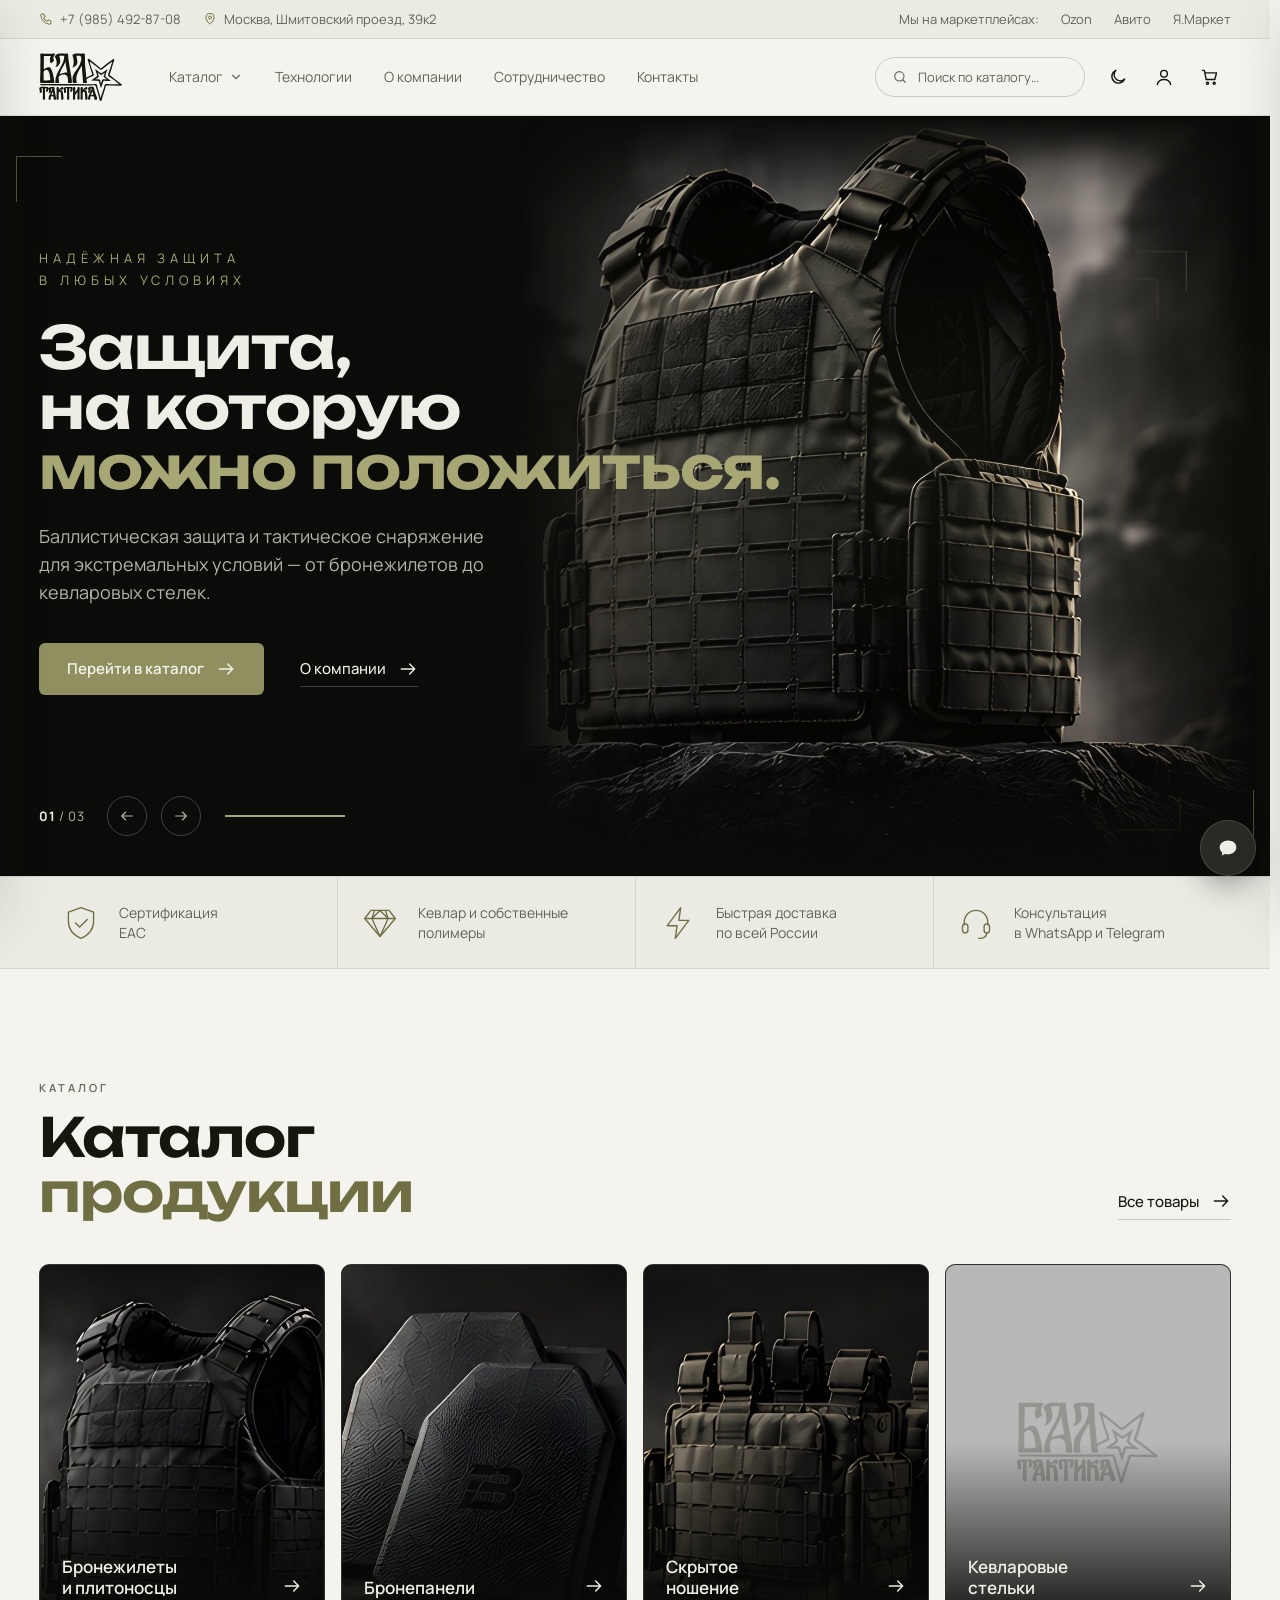
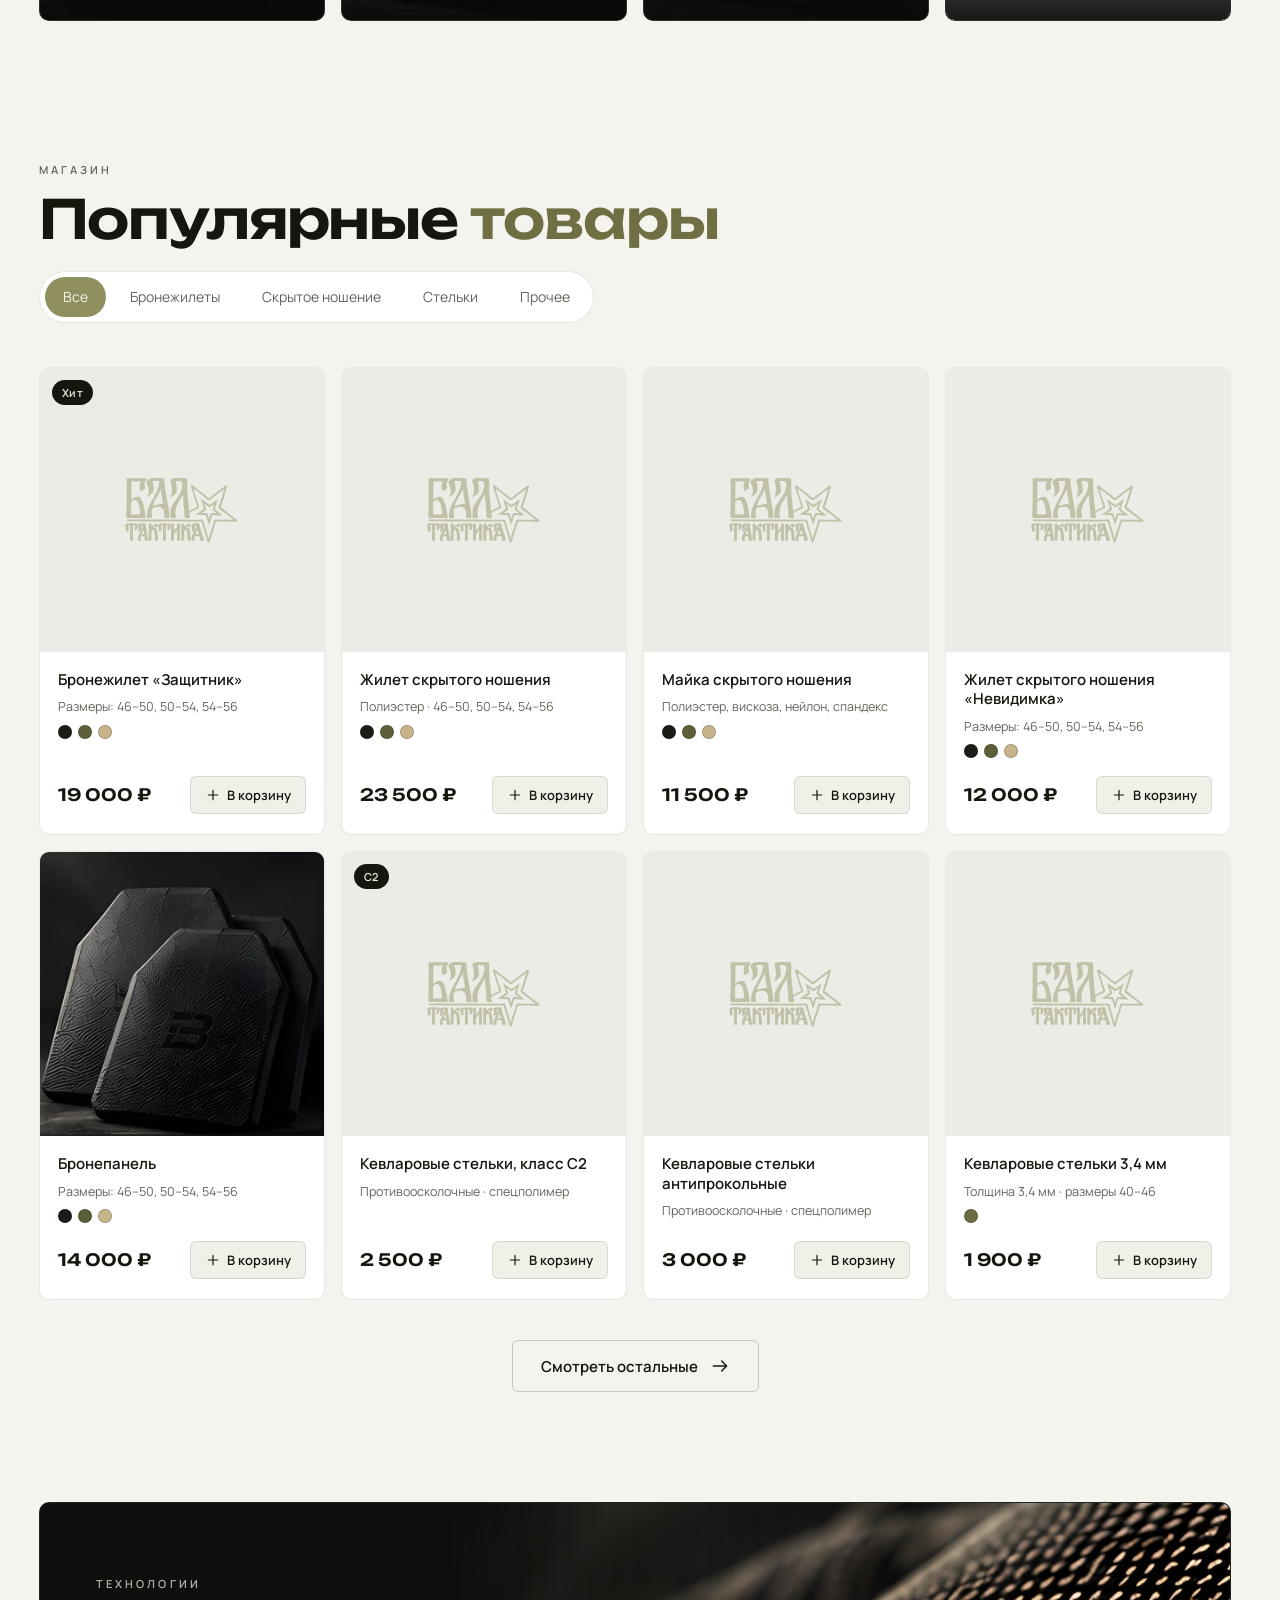
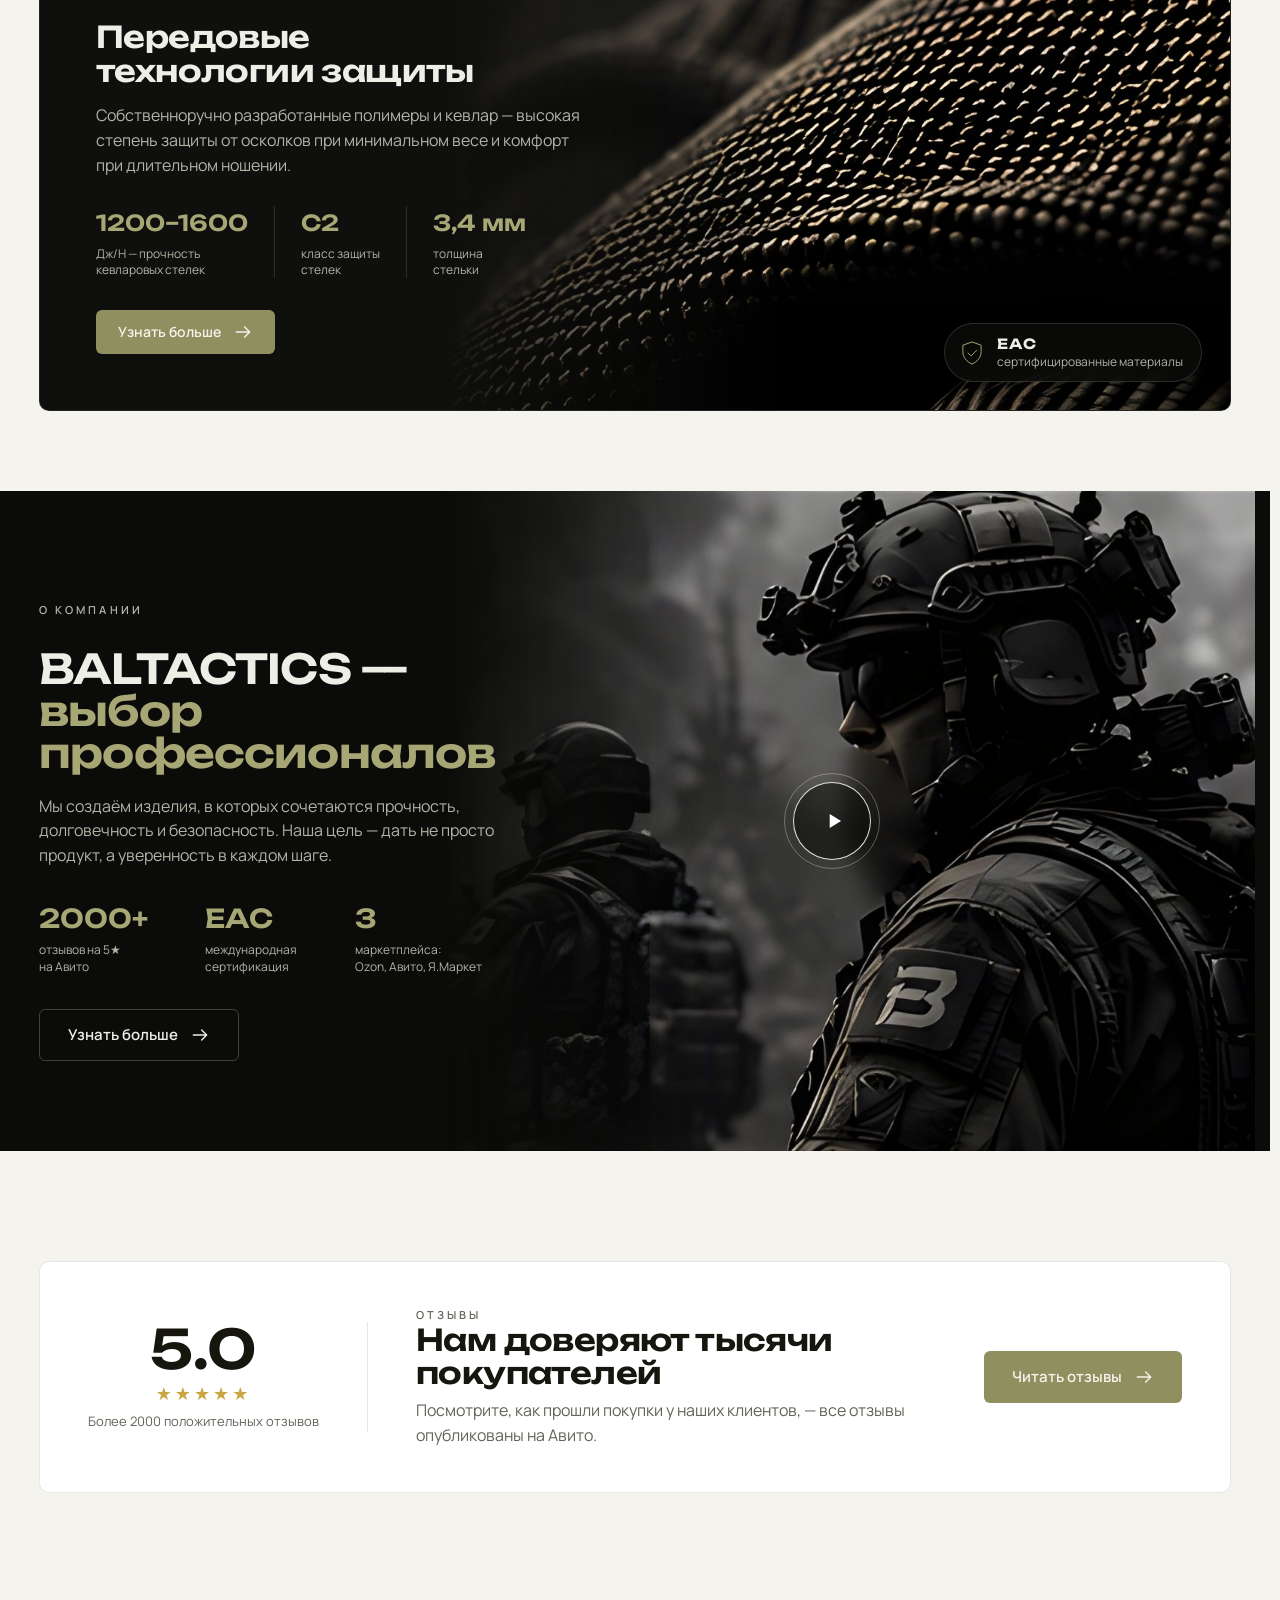
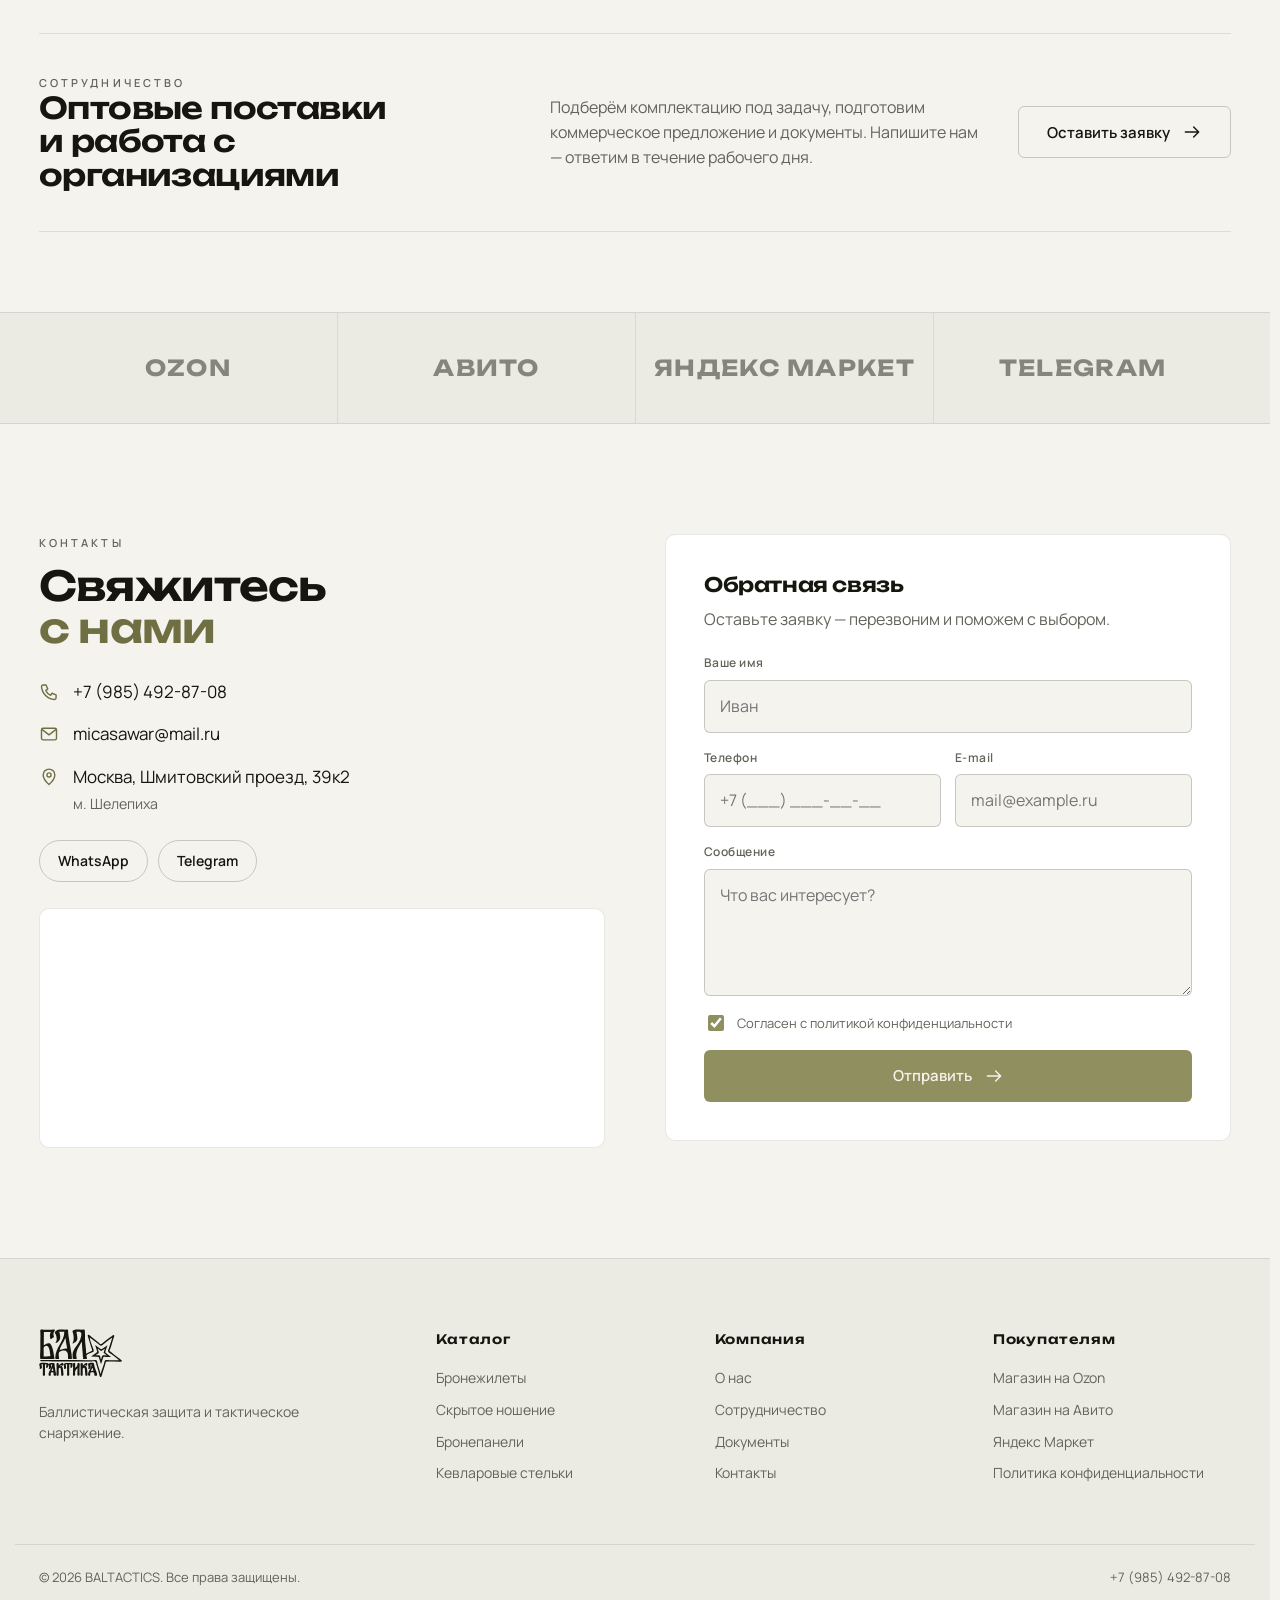
==== index.html @ 0a5ed684 "Блок «Технологии»: чистое фото без вшитого бейджа, новая раскладка Co-Authored-By: Claude Opus 5.5 <" ====
<!DOCTYPE html>
<html lang="ru" data-theme="dark">
<head>
  <meta charset="UTF-8">
  <meta name="viewport" content="width=device-width, initial-scale=1">
  <title>BALTACTICS — баллистическая защита и тактическое снаряжение</title>
  <meta name="description" content="БалТактика: бронежилеты, жилеты скрытого ношения, бронепанели и кевларовые стельки. Сертификация EAC. Москва, доставка по всей России.">
  <meta name="theme-color" content="#0e0e0c">
  <link rel="icon" href="assets/img/favicon.svg" type="image/svg+xml">
  <link rel="preconnect" href="https://fonts.googleapis.com">
  <link rel="preconnect" href="https://fonts.gstatic.com" crossorigin>
  <link href="https://fonts.googleapis.com/css2?family=Unbounded:wght@500;600;700&family=Manrope:wght@400;500;600;700&display=swap" rel="stylesheet">
  <link rel="stylesheet" href="assets/css/style.css">
  <script>
    (function(){try{var t=localStorage.getItem('bt-theme');if(!t){t=matchMedia('(prefers-color-scheme: light)').matches?'light':'dark'}document.documentElement.setAttribute('data-theme',t)}catch(e){}})();
  </script>
</head>
<body>

<!-- ============ TOP BAR ============ -->
<div class="topbar">
  <div class="container topbar__inner">
    <div class="topbar__left">
      <a href="tel:+79854928708" class="topbar__link">
        <svg class="i"><use href="#i-phone"/></svg>+7 (985) 492-87-08
      </a>
      <span class="topbar__link topbar__hide-sm">
        <svg class="i"><use href="#i-pin"/></svg>Москва, Шмитовский проезд, 39к2
      </span>
    </div>
    <div class="topbar__right">
      <span class="topbar__hide-sm">Мы на маркетплейсах:</span>
      <a href="https://www.ozon.ru/seller/baltaktika-baltactics-1356784/" target="_blank" rel="noopener">Ozon</a>
      <a href="https://www.avito.ru/brands/i1352211/all?sellerId=21a1eb8fa65629a7a272736a3c88fd65" target="_blank" rel="noopener">Авито</a>
      <a href="https://market.yandex.ru/business--mi-casa-moi-dom/58319533" target="_blank" rel="noopener">Я.Маркет</a>
    </div>
  </div>
</div>

<!-- ============ HEADER ============ -->
<header class="header" id="header">
  <div class="container header__inner">
    <a href="#" class="logo" aria-label="BALTACTICS — на главную">
      <svg class="logo__mark" role="img" aria-label="БалТактика"><use href="#i-logo"/></svg>
    </a>

    <nav class="nav" id="nav" aria-label="Основное меню">
      <div class="nav__item nav__item--mega">
        <button class="nav__link" aria-haspopup="true" aria-expanded="false" id="catalogBtn">
          Каталог <svg class="i i--sm"><use href="#i-chevron"/></svg>
        </button>
        <div class="mega" id="mega">
          <div class="mega__grid">
            <a href="#catalog" class="mega__col">
              <span class="mega__title">Бронежилеты</span>
              <span>Бронежилет «Защитник»</span><span>Линейка жилетов</span><span>Бронепанели</span>
            </a>
            <a href="#catalog" class="mega__col">
              <span class="mega__title">Скрытое ношение</span>
              <span>Жилет «Невидимка»</span><span>Жилет «Русский Богатырь»</span><span>Майка скрытого ношения</span>
            </a>
            <a href="#catalog" class="mega__col">
              <span class="mega__title">Кевларовые стельки</span>
              <span>Противоосколочные</span><span>Антипрокольные</span><span>Класс защиты C2</span>
            </a>
            <a href="#catalog" class="mega__col">
              <span class="mega__title">Защитная одежда</span>
              <span>Куртка «Броне»</span><span>Кофта с защитой локтей</span><span>Противоосколочные одеяла</span>
            </a>
            <div class="mega__promo">
              <img src="assets/img/cat-vest.jpg" alt="">
              <div>
                <span class="eyebrow">Хит продаж</span>
                <b>Бронежилет «Защитник»</b>
                <span class="mega__price">19 000 ₽</span>
              </div>
            </div>
          </div>
        </div>
      </div>
      <a href="#tech" class="nav__link">Технологии</a>
      <a href="#about" class="nav__link">О компании</a>
      <a href="#coop" class="nav__link">Сотрудничество</a>
      <a href="#contacts" class="nav__link">Контакты</a>
    </nav>

    <div class="header__actions">
      <button class="search-trigger" id="searchOpen" aria-label="Поиск по каталогу">
        <svg class="i"><use href="#i-search"/></svg>
        <span>Поиск по каталогу…</span>
      </button>
      <button class="icon-btn icon-btn--search-sm" id="searchOpenSm" aria-label="Поиск"><svg class="i"><use href="#i-search"/></svg></button>
      <button class="icon-btn theme-toggle" id="themeToggle" aria-label="Сменить тему" title="Сменить тему">
        <svg class="i theme-toggle__sun"><use href="#i-sun"/></svg>
        <svg class="i theme-toggle__moon"><use href="#i-moon"/></svg>
      </button>
      <button class="icon-btn" id="accountOpen" aria-label="Личный кабинет" title="Войти"><svg class="i"><use href="#i-user"/></svg></button>
      <button class="icon-btn" id="cartOpen" aria-label="Корзина" title="Корзина">
        <svg class="i"><use href="#i-cart"/></svg><span class="badge" id="cartCount">0</span>
      </button>
      <button class="icon-btn burger" id="burger" aria-label="Меню"><span></span><span></span><span></span></button>
    </div>
  </div>
</header>

<main>

<!-- ============ HERO ============ -->
<section class="hero" id="hero">
  <div class="hero__slides">
    <article class="slide is-active" data-bg="assets/img/hero.jpg">
      <div class="container slide__inner">
        <div class="slide__content">
          <p class="kicker">Надёжная защита<br>в любых условиях</p>
          <h1 class="display">Защита,<br>на которую<br><em>можно положиться.</em></h1>
          <p class="lead">Баллистическая защита и тактическое снаряжение для экстремальных условий — от бронежилетов до кевларовых стелек.</p>
          <div class="btn-row">
            <a href="#catalog" class="btn btn--primary">Перейти в каталог <svg class="i"><use href="#i-arrow"/></svg></a>
            <a href="#about" class="btn btn--link">О компании <svg class="i"><use href="#i-arrow"/></svg></a>
          </div>
        </div>
      </div>
    </article>
    <article class="slide" data-bg="assets/img/about.jpg" data-pos="78% center">
      <div class="container slide__inner">
        <div class="slide__content">
          <p class="kicker">Скрытое ношение<br>для тактических операций</p>
          <h1 class="display">Защита,<br>которую<br><em>не видно.</em></h1>
          <p class="lead">Жилеты «Невидимка» и «Русский Богатырь», майки скрытого ношения. Три цвета: чёрный, олива, песочный.</p>
          <div class="btn-row">
            <a href="#catalog" class="btn btn--primary" data-tab-jump="concealed">Смотреть модели <svg class="i"><use href="#i-arrow"/></svg></a>
            <a href="#contacts" class="btn btn--link">Подобрать размер <svg class="i"><use href="#i-arrow"/></svg></a>
          </div>
        </div>
      </div>
    </article>
    <article class="slide" data-bg="assets/img/tech.jpg">
      <div class="container slide__inner">
        <div class="slide__content">
          <p class="kicker">Собственная технология<br>кевлар + полимер</p>
          <h1 class="display">Уверенность<br>в каждом<br><em>шаге.</em></h1>
          <p class="lead">Кевларовые стельки прочностью 1200–1600 Дж/Н: противоосколочные и антипрокольные, с сертификацией EAC.</p>
          <div class="btn-row">
            <a href="#catalog" class="btn btn--primary" data-tab-jump="insoles">Выбрать стельки <svg class="i"><use href="#i-arrow"/></svg></a>
            <a href="#tech" class="btn btn--link">Технология <svg class="i"><use href="#i-arrow"/></svg></a>
          </div>
        </div>
      </div>
    </article>
  </div>
  <div class="hero__bg" aria-hidden="true"><div class="hero__bg-img"></div></div>
  <span class="corner corner--tl" aria-hidden="true"></span>
  <span class="corner corner--br" aria-hidden="true"></span>

  <div class="container hero__controls">
    <div class="pager"><b id="slideNow">01</b> / <span id="slideTotal">03</span></div>
    <button class="arrow-btn" id="slidePrev" aria-label="Предыдущий слайд"><svg class="i"><use href="#i-arrow-l"/></svg></button>
    <button class="arrow-btn" id="slideNext" aria-label="Следующий слайд"><svg class="i"><use href="#i-arrow"/></svg></button>
    <div class="progress"><span id="slideProgress"></span></div>
  </div>
</section>

<!-- ============ FEATURES ============ -->
<section class="features">
  <div class="container features__grid">
    <div class="feature"><svg class="feature__icon"><use href="#i-shield"/></svg><span>Сертификация<br>EAC</span></div>
    <div class="feature"><svg class="feature__icon"><use href="#i-gem"/></svg><span>Кевлар и собственные<br>полимеры</span></div>
    <div class="feature"><svg class="feature__icon"><use href="#i-bolt"/></svg><span>Быстрая доставка<br>по всей России</span></div>
    <div class="feature"><svg class="feature__icon"><use href="#i-headset"/></svg><span>Консультация<br>в WhatsApp и Telegram</span></div>
  </div>
</section>

<!-- ============ CATALOG CATEGORIES ============ -->
<section class="section" id="catalog">
  <div class="container">
    <div class="section__head">
      <div>
        <p class="eyebrow">Каталог</p>
        <h2 class="h2">Каталог<br><em>продукции</em></h2>
      </div>
      <a href="#products" class="btn btn--link">Все товары <svg class="i"><use href="#i-arrow"/></svg></a>
    </div>

    <div class="cats">
      <a href="#products" class="cat" data-tab-jump="vests">
        <img src="assets/img/cat-vest.jpg" alt="Бронежилеты" loading="lazy">
        <span class="cat__title">Бронежилеты<br>и плитоносцы</span><svg class="i cat__arrow"><use href="#i-arrow"/></svg>
      </a>
      <a href="#products" class="cat" data-tab-jump="vests">
        <img src="assets/img/cat-plates.jpg" alt="Бронепанели" loading="lazy">
        <span class="cat__title">Бронепанели</span><svg class="i cat__arrow"><use href="#i-arrow"/></svg>
      </a>
      <a href="#products" class="cat" data-tab-jump="concealed">
        <img src="assets/img/cat-pouches.jpg" alt="Скрытое ношение" loading="lazy">
        <span class="cat__title">Скрытое<br>ношение</span><svg class="i cat__arrow"><use href="#i-arrow"/></svg>
      </a>
      <a href="#products" class="cat" data-tab-jump="insoles">
        <img src="https://baltactics.ru/lib/image/product/kevlar_insoles_3.webp" alt="Кевларовые стельки" loading="lazy" class="cat__img--photo" onerror="this.onerror=null;this.src='assets/img/placeholder.svg'">
        <span class="cat__title">Кевларовые<br>стельки</span><svg class="i cat__arrow"><use href="#i-arrow"/></svg>
      </a>
    </div>
  </div>
</section>

<!-- ============ PRODUCTS WITH TABS ============ -->
<section class="section section--tight" id="products">
  <div class="container">
    <div class="section__head">
      <div>
        <p class="eyebrow">Магазин</p>
        <h2 class="h2">Популярные <em>товары</em></h2>
      </div>
      <div class="tabs" role="tablist" id="tabs">
        <button class="tab is-active" role="tab" data-tab="all">Все</button>
        <button class="tab" role="tab" data-tab="vests">Бронежилеты</button>
        <button class="tab" role="tab" data-tab="concealed">Скрытое ношение</button>
        <button class="tab" role="tab" data-tab="insoles">Стельки</button>
        <button class="tab" role="tab" data-tab="other">Прочее</button>
      </div>
    </div>
    <div class="products" id="productGrid"></div>
    <div class="center-row">
      <button class="btn btn--ghost" id="showMore">Смотреть остальные <svg class="i"><use href="#i-arrow"/></svg></button>
    </div>
  </div>
</section>

<!-- ============ TECH BANNER ============ -->
<section class="section section--tight" id="tech">
  <div class="container">
    <div class="tech">
      <div class="tech__media" aria-hidden="true"></div>
      <div class="tech__badge"><svg class="i"><use href="#i-shield"/></svg><span><b>EAC</b>сертифицированные материалы</span></div>
      <div class="tech__content">
        <p class="eyebrow">Технологии</p>
        <h2 class="h3">Передовые<br>технологии защиты</h2>
        <p>Собственноручно разработанные полимеры и кевлар — высокая степень защиты от осколков при минимальном весе и комфорт при длительном ношении.</p>
        <ul class="tech__list">
          <li><b>1200–1600</b><span>Дж/Н — прочность<br>кевларовых стелек</span></li>
          <li><b>C2</b><span>класс защиты<br>стелек</span></li>
          <li><b>3,4 мм</b><span>толщина<br>стельки</span></li>
        </ul>
        <button class="btn btn--primary btn--sm" data-modal="techModal">Узнать больше <svg class="i"><use href="#i-arrow"/></svg></button>
      </div>
    </div>
  </div>
</section>

<!-- ============ ABOUT ============ -->
<section class="about" id="about">
  <div class="about__media"><button class="play" id="playBtn" aria-label="Смотреть видео"><svg class="i"><use href="#i-play"/></svg></button></div>
  <div class="container about__inner">
    <div class="about__content">
      <p class="eyebrow">О компании</p>
      <h2 class="h2 h2--sm">BALTACTICS —<br><em>выбор профессионалов</em></h2>
      <p>Мы создаём изделия, в которых сочетаются прочность, долговечность и безопасность. Наша цель — дать не просто продукт, а уверенность в каждом шаге.</p>
      <div class="stats">
        <div class="stat"><b>2000+</b><span>отзывов на&nbsp;5★<br>на Авито</span></div>
        <div class="stat"><b>EAC</b><span>международная<br>сертификация</span></div>
        <div class="stat"><b>3</b><span>маркетплейса:<br>Ozon, Авито, Я.Маркет</span></div>
      </div>
      <button class="btn btn--ghost" data-modal="aboutModal">Узнать больше <svg class="i"><use href="#i-arrow"/></svg></button>
    </div>
  </div>
</section>

<!-- ============ REVIEWS ============ -->
<section class="section" id="reviews">
  <div class="container">
    <div class="reviews">
      <div class="reviews__score">
        <span class="reviews__num">5.0</span>
        <span class="stars">★★★★★</span>
        <span class="muted">Более 2000 положительных отзывов</span>
      </div>
      <div class="reviews__text">
        <p class="eyebrow">Отзывы</p>
        <h2 class="h3">Нам доверяют тысячи покупателей</h2>
        <p class="muted">Посмотрите, как прошли покупки у наших клиентов, — все отзывы опубликованы на Авито.</p>
      </div>
      <a class="btn btn--primary" href="https://www.avito.ru/brands/i1352211/all?sellerId=21a1eb8fa65629a7a272736a3c88fd65" target="_blank" rel="noopener">Читать отзывы <svg class="i"><use href="#i-arrow"/></svg></a>
    </div>
  </div>
</section>

<!-- ============ COOPERATION ============ -->
<section class="section section--tight" id="coop">
  <div class="container">
    <div class="coop">
      <div>
        <p class="eyebrow">Сотрудничество</p>
        <h2 class="h3">Оптовые поставки<br>и работа с организациями</h2>
      </div>
      <p class="muted">Подберём комплектацию под задачу, подготовим коммерческое предложение и документы. Напишите нам — ответим в течение рабочего дня.</p>
      <a href="#contacts" class="btn btn--ghost">Оставить заявку <svg class="i"><use href="#i-arrow"/></svg></a>
    </div>
  </div>
</section>

<!-- ============ MARKETPLACES STRIP ============ -->
<section class="brands" aria-label="Где купить">
  <div class="container brands__grid">
    <a href="https://www.ozon.ru/seller/baltaktika-baltactics-1356784/" target="_blank" rel="noopener" class="brand">OZON</a>
    <a href="https://www.avito.ru/brands/i1352211/all?sellerId=21a1eb8fa65629a7a272736a3c88fd65" target="_blank" rel="noopener" class="brand">АВИТО</a>
    <a href="https://market.yandex.ru/business--mi-casa-moi-dom/58319533" target="_blank" rel="noopener" class="brand">ЯНДЕКС&nbsp;МАРКЕТ</a>
    <a href="https://t.me/BalTactics" target="_blank" rel="noopener" class="brand">TELEGRAM</a>
  </div>
</section>

<!-- ============ CONTACTS ============ -->
<section class="section" id="contacts">
  <div class="container contacts">
    <div class="contacts__info">
      <p class="eyebrow">Контакты</p>
      <h2 class="h2 h2--sm">Свяжитесь<br><em>с нами</em></h2>
      <ul class="contact-list">
        <li><svg class="i"><use href="#i-phone"/></svg><a href="tel:+79854928708">+7 (985) 492-87-08</a></li>
        <li><svg class="i"><use href="#i-mail"/></svg><a href="mailto:micasawar@mail.ru">micasawar@mail.ru</a></li>
        <li><svg class="i"><use href="#i-pin"/></svg><span>Москва, Шмитовский проезд, 39к2<br><small class="muted">м. Шелепиха</small></span></li>
      </ul>
      <div class="socials">
        <a href="https://wa.me/79951138708" target="_blank" rel="noopener" class="social">WhatsApp</a>
        <a href="https://t.me/BalTactics" target="_blank" rel="noopener" class="social">Telegram</a>
      </div>
      <div class="map">
        <iframe title="Карта: Шмитовский проезд, 39к2" src="https://yandex.ru/map-widget/v1/?text=%D0%9C%D0%BE%D1%81%D0%BA%D0%B2%D0%B0%2C%20%D0%A8%D0%BC%D0%B8%D1%82%D0%BE%D0%B2%D1%81%D0%BA%D0%B8%D0%B9%20%D0%BF%D1%80%D0%BE%D0%B5%D0%B7%D0%B4%2C%2039%D0%BA2&z=16" loading="lazy" allowfullscreen></iframe>
      </div>
    </div>
    <form class="form" id="feedback" novalidate>
      <h3 class="h4">Обратная связь</h3>
      <p class="muted">Оставьте заявку — перезвоним и поможем с выбором.</p>
      <label class="field"><span>Ваше имя</span><input type="text" name="name" required placeholder="Иван"></label>
      <div class="field-row">
        <label class="field"><span>Телефон</span><input type="tel" name="phone" required placeholder="+7 (___) ___-__-__"></label>
        <label class="field"><span>E-mail</span><input type="email" name="email" placeholder="mail@example.ru"></label>
      </div>
      <label class="field"><span>Сообщение</span><textarea name="msg" rows="4" placeholder="Что вас интересует?"></textarea></label>
      <label class="check"><input type="checkbox" required checked> <span>Согласен с политикой конфиденциальности</span></label>
      <button class="btn btn--primary btn--block" type="submit">Отправить <svg class="i"><use href="#i-arrow"/></svg></button>
    </form>
  </div>
</section>

</main>

<!-- ============ FOOTER ============ -->
<footer class="footer">
  <div class="container footer__grid">
    <div class="footer__brand">
      <a href="#" class="logo"><svg class="logo__mark" role="img" aria-label="БалТактика"><use href="#i-logo"/></svg></a>
      <p class="muted">Баллистическая защита и тактическое снаряжение.</p>
    </div>
    <div>
      <h4>Каталог</h4>
      <a href="#products">Бронежилеты</a><a href="#products">Скрытое ношение</a><a href="#products">Бронепанели</a><a href="#products">Кевларовые стельки</a>
    </div>
    <div>
      <h4>Компания</h4>
      <a href="#about">О нас</a><a href="#coop">Сотрудничество</a><a href="#tech">Документы</a><a href="#contacts">Контакты</a>
    </div>
    <div>
      <h4>Покупателям</h4>
      <a href="https://www.ozon.ru/seller/baltaktika-baltactics-1356784/" target="_blank" rel="noopener">Магазин на Ozon</a>
      <a href="https://www.avito.ru/brands/i1352211/all?sellerId=21a1eb8fa65629a7a272736a3c88fd65" target="_blank" rel="noopener">Магазин на Авито</a>
      <a href="https://market.yandex.ru/business--mi-casa-moi-dom/58319533" target="_blank" rel="noopener">Яндекс Маркет</a>
      <a href="#" data-toast="Раздел в разработке">Политика конфиденциальности</a>
    </div>
  </div>
  <div class="container footer__bottom">
    <span>© <span id="year">2026</span> BALTACTICS. Все права защищены.</span>
    <a href="tel:+79854928708">+7 (985) 492-87-08</a>
  </div>
</footer>

<!-- Floating chat -->
<a href="https://wa.me/79951138708" class="fab" target="_blank" rel="noopener" aria-label="Написать в WhatsApp"><svg class="i"><use href="#i-chat"/></svg></a>

<!-- ============ OVERLAYS ============ -->
<div class="backdrop" id="backdrop"></div>

<!-- Cart drawer -->
<aside class="drawer" id="cartDrawer" aria-label="Корзина">
  <div class="drawer__head"><h3 class="h4">Корзина</h3><button class="icon-btn" data-close aria-label="Закрыть"><svg class="i"><use href="#i-x"/></svg></button></div>
  <div class="drawer__body" id="cartItems"></div>
  <div class="drawer__foot">
    <div class="drawer__total"><span>Итого</span><b id="cartTotal">0 ₽</b></div>
    <button class="btn btn--primary btn--block" id="checkout">Оформить заказ <svg class="i"><use href="#i-arrow"/></svg></button>
  </div>
</aside>

<!-- Mobile menu -->
<aside class="drawer drawer--left" id="mobileMenu" aria-label="Меню">
  <div class="drawer__head"><a href="#" class="logo"><svg class="logo__mark" role="img" aria-label="БалТактика"><use href="#i-logo"/></svg></a><button class="icon-btn" data-close aria-label="Закрыть"><svg class="i"><use href="#i-x"/></svg></button></div>
  <nav class="drawer__body mnav">
    <a href="#catalog">Каталог</a><a href="#products">Товары</a><a href="#tech">Технологии</a><a href="#about">О компании</a><a href="#coop">Сотрудничество</a><a href="#contacts">Контакты</a>
  </nav>
  <div class="drawer__foot"><a href="tel:+79854928708" class="btn btn--ghost btn--block">+7 (985) 492-87-08</a></div>
</aside>

<!-- Account modal -->
<div class="modal" id="accountModal" role="dialog" aria-modal="true" aria-label="Личный кабинет">
  <div class="modal__box">
    <button class="icon-btn modal__close" data-close aria-label="Закрыть"><svg class="i"><use href="#i-x"/></svg></button>
    <svg class="logo__mark modal__logo"><use href="#i-logo"/></svg>
    <div class="seg" role="tablist">
      <button class="seg__btn is-active" data-auth="login">Вход</button>
      <button class="seg__btn" data-auth="register">Регистрация</button>
    </div>
    <form class="auth" data-pane="login">
      <label class="field"><span>E-mail или телефон</span><input type="text" required placeholder="mail@example.ru"></label>
      <label class="field"><span>Пароль</span><input type="password" required placeholder="••••••••"></label>
      <div class="auth__row"><label class="check"><input type="checkbox" checked> <span>Запомнить меня</span></label><a href="#" data-toast="Восстановление пароля — в разработке">Забыли пароль?</a></div>
      <button class="btn btn--primary btn--block" type="submit">Войти</button>
    </form>
    <form class="auth" data-pane="register" hidden>
      <label class="field"><span>Имя</span><input type="text" required placeholder="Иван"></label>
      <label class="field"><span>E-mail</span><input type="email" required placeholder="mail@example.ru"></label>
      <label class="field"><span>Пароль</span><input type="password" required placeholder="Минимум 8 символов"></label>
      <button class="btn btn--primary btn--block" type="submit">Создать аккаунт</button>
    </form>
    <p class="muted modal__note">Зарегистрированным пользователям не нужно вводить телефон при оформлении заявки.</p>
  </div>
</div>

<!-- Search overlay -->
<div class="modal modal--top" id="searchModal" role="dialog" aria-modal="true" aria-label="Поиск">
  <div class="modal__box modal__box--wide">
    <div class="search-field">
      <svg class="i"><use href="#i-search"/></svg>
      <input type="search" id="searchInput" placeholder="Например: стельки, Невидимка, бронепанель" autocomplete="off">
      <button class="icon-btn" data-close aria-label="Закрыть"><svg class="i"><use href="#i-x"/></svg></button>
    </div>
    <div class="search-results" id="searchResults"></div>
  </div>
</div>

<!-- Video modal -->
<div class="modal" id="videoModal" role="dialog" aria-modal="true" aria-label="Видео">
  <div class="modal__box modal__box--media">
    <button class="icon-btn modal__close" data-close aria-label="Закрыть"><svg class="i"><use href="#i-x"/></svg></button>
    <img data-src="https://baltactics.ru/lib/video/protection_vest.gif" alt="Противоосколочная защита в использовании" id="videoImg">
  </div>
</div>

<!-- Info modals -->
<div class="modal" id="techModal" role="dialog" aria-modal="true" aria-label="Технологии">
  <div class="modal__box">
    <button class="icon-btn modal__close" data-close aria-label="Закрыть"><svg class="i"><use href="#i-x"/></svg></button>
    <p class="eyebrow">Технологии</p>
    <h3 class="h4">Противоосколочная защита для экстремальных условий</h3>
    <ul class="ticks">
      <li>Высокая степень защиты от осколков и пуль</li>
      <li>Лёгкий вес для повышенной мобильности</li>
      <li>Удобство и комфорт при длительном ношении</li>
      <li>Скрытое ношение для тактических операций</li>
      <li>Прочные и долговечные материалы</li>
    </ul>
  </div>
</div>
<div class="modal" id="aboutModal" role="dialog" aria-modal="true" aria-label="О компании">
  <div class="modal__box">
    <button class="icon-btn modal__close" data-close aria-label="Закрыть"><svg class="i"><use href="#i-x"/></svg></button>
    <p class="eyebrow">О компании</p>
    <h3 class="h4">BalTactics — инновации в каждом изделии</h3>
    <p class="muted">Компания специализируется на передовых кевларовых стельках и средствах индивидуальной защиты. Уникальная технология на основе собственноручно разработанных полимеров и кевлара обеспечивает прочность 1200–1600 Дж/Н. Все материалы прошли сертификацию EAC.</p>
    <p class="muted">Мы не просто следуем тенденциям — мы создаём их, постоянно исследуя новые возможности.</p>
  </div>
</div>

<div class="toast" id="toast" role="status" aria-live="polite"></div>

<!-- ============ ICON SPRITE ============ -->
<svg width="0" height="0" style="position:absolute" aria-hidden="true">
  <defs>
    <symbol id="i-logo" viewBox="0 0 231.36 133.12"><g fill="currentColor"><path d="m12.462 45.12 0.32-36.48h19.2c-3.6825 6.3332-3.3432 12.929-0.64 19.52 3.5689-0.68818 6.5767-3.894 9.6-5.76-0.88896-4.987-2.9007-8.2671-0.68075-13.44 0.58384-1.3605 3.9357-4.971 3.0128-6.2612-1.1555-1.6155-6.0139-0.77877-7.7721-0.77877h-23.68c-1.6675 0-7.8786-0.91345-8.7225 0.74173-0.7356 1.4428-0.23753 4.072-0.23753 5.6583 0 4.8078 0.51843 9.5808 0.3074 14.4-0.50836 11.61-0.0272 23.252-0.31209 34.88-0.19158 7.8198-1.1924 16.187-0.2805 23.994 0.31604 2.7056 6.255 1.6062 8.2852 1.6062h23.04c1.6732 0 6.596 0.83252 7.6215-0.74173 0.75622-1.1609 0.0503-3.4186-0.12593-4.6983-0.5468-3.97-1.207-7.8965-1.9198-11.84-1.2104-6.6968-2.8254-13.72-5.8859-19.84-1.2356-2.4708-2.9575-5.4338-5.7699-6.2933-5.1441-1.5722-11.356 2.6346-15.36 5.3333m42.88-37.44 14.08-0.32c-0.0184 27.82-28.241 47.344-24.64 75.84h10.24c-0.25509-5.9411-2.7095-13.46 0.13851-19.186 0.92773-1.8652 3.7681-2.5516 5.6215-3.0768 5.2968-1.501 11.698-2.254 15.575 2.4232 2.9182 3.5203 3.2518 8.4194 3.304 12.8 0.0188 1.5812-0.6884 5.2409 0.33013 6.5269 0.54944 0.69373 1.7768 0.5115 2.5511 0.51309 1.7382 4e-3 6.911 0.88277 7.7625-1.0074 0.59383-1.3183-0.0418-3.0541-0.0778-4.4326-0.11438-4.3811-0.81926-8.795-1.5259-13.12-2.3715-14.515-5.4305-28.932-7.3486-43.52-0.58633-4.4591-1.0346-8.9588-1.3415-13.44-0.0958-1.399 0.53996-4.1652-0.54173-5.2469-1.2337-1.2337-5.2145-0.51308-6.8469-0.51308-6.3034 0-14.007-1.2131-20.16 0.12494-2.6443 0.57505-8.7112 4.3686-9.1447 7.2351-0.29648 1.9604 2.0268 4.8812 2.7242 6.72 1.4495 3.8221 1.8689 7.8044 2.2049 11.84 0.26065 3.1303-0.79574 6.4093-2.5237 8.9598-0.34777 0.51331-1.1708 1.639-0.19284 2.0136 1.9726 0.75556 5.9022-2.936 7.2521-4.0738 8.219-6.928 5.112-17.982 2.56-27.06m36.48 32.64c2.2944-0.235 4.2216-1.6056 6.08-2.8881 2.2166-1.5298 5.0156-3.312 6.3109-5.7519 3.6756-6.9238-0.86607-16.717-0.87087-24 3.3641 0 7.1098-0.94943 10.239 0.77358 4.3792 2.4114 2.8564 8.9849 2.1612 12.986-2.2554 12.982-10.791 21.71-17.73 32.32-2.2035 3.3693-3.9891 6.9535-4.9427 10.88-0.9828 4.0467-0.609 8.3478-0.60741 12.48 6e-4 1.5716-0.16116 3.9622 0.74148 5.3383 1.0499 1.6006 6.177 0.74527 7.8985 0.74173 0.72906-1e-3 2.0391 0.19674 2.5225-0.51309 0.662-0.9721-0.29451-3.2234-0.46197-4.2869-0.53376-3.3896-0.78892-7.1478-0.32445-10.56 1.1844-8.701 5.2574-16.242 9.72-23.68 1.6615-2.7692 3.2088-6.3761 5.504-8.64 0 10.333 1.5019 20.737 2.2114 31.04 0.2708 3.9322 0.33958 7.9309 0.85284 11.84 0.15492 1.1799-0.12261 2.6963 0.37333 3.7926 0.70641 1.5616 8.8356 1.7219 10.128 0.67852 2.3892-1.9286-2.5219-8.3504-0.0227-10.562 3.4885-3.087 9.7292-5.0916 13.977-6.9847 1.5789-0.70364 4.8378-1.6897 5.2884-3.5783 0.7141-2.9928-2.1052-8.6197-3.0484-11.506-2.7906-8.5397-6.6892-18.005-8-26.88 7.699 5.0876 14.798 11.422 22.08 17.096 2.1923 1.7081 6.0751 6.1266 8.96 6.1867 2.851 0.0594 6.7772-4.2459 8.96-5.883 7.5421-5.6566 14.857-11.883 22.72-17.08-3.0116 9.2586-5.7772 18.603-8.8533 27.84-0.87766 2.6355-3.8053 8.1509-2.7923 10.867 1.043 2.797 6.1508 5.321 8.4457 7.1198 7.286 5.711 15.264 10.953 22.08 17.213h-27.84c-2.9172-1e-3 -7.8414-1.4502-10.488 0.10173-2.1855 1.2814-2.8816 7.1866-3.6 9.4983-2.8867 9.2891-7.5321 19.187-8.9519 28.8h-0.32c-2.1475-9.2827-5.5119-18.374-8.1842-27.52-0.798-2.7312-1.3888-8.7156-3.5444-10.642-1.3978-1.2495-5.0724-0.55753-6.8314-0.55753h-18.88c-24.502-0.0394-49.07-0.32-73.6-0.32h-43.2c-3.4132 0-6.8269-0.0178-10.24 2.4e-4 -1.241 6e-3 -2.965-0.0251-3.0921 1.6089-0.22955 2.9512 6.0929 1.9109 7.8921 1.9109 9.0819 0 18.133 0.32 27.2 0.32h107.52c2.7023 0 7.3716-0.90695 9.8481 0.19308 2.0029 0.88969 2.6644 6.4972 3.264 8.4469 2.5835 8.4022 5.0842 16.843 7.5521 25.28 0.59713 2.0414 1.7062 9.994 4.603 9.7081 2.5169-0.2484 3.7132-8.0018 4.3862-10.028 2.6083-7.8536 4.8725-15.821 7.4664-23.68 0.79705-2.4149 1.2815-7.2917 3.1131-9.0869 1.5392-1.5086 7.2922-0.51308 9.3672-0.51308 8.5237 0 17.056 0.32 25.6 0.32 1.8858 0 7.5528 0.95344 8.5686-1.0074 1.2536-2.4199-4.4884-5.5399-6.0086-6.7106-1.9206-1.479-3.854-2.9442-5.76-4.442-3.0747-2.4162-6.1953-4.7724-9.28-7.1758-4.2433-3.306-8.6268-7.7066-13.44-10.104 4.6161-10.726 7.4207-22.762 10.888-33.92 0.81297-2.6161 2.0519-5.2764 2.4464-8 0.1785-1.2322-0.27133-2.7943-1.816-2.6694-2.4549 0.19852-5.7536 3.8262-7.6785 5.2699-6.413 4.8097-12.787 9.6691-19.2 14.479-1.8331 1.3748-5.9538 5.9196-8.32 5.7474-2.3122-0.16829-5.5694-3.9527-7.36-5.3388-6.4102-4.9618-12.826-9.9193-19.2-14.928-1.6854-1.3246-7.2045-7.219-9.46-5.2467-1.965 1.7183 1.4543 8.881 2.1079 11.007 2.3898 7.7722 4.828 15.547 7.0773 23.36 0.68189 2.3688 2.901 6.4881 2.476 8.9264-0.25822 1.4815-2.9608 2.0967-4.1212 2.6728-4.0494 2.0104-8.075 4.0651-12.16 6.0007-0.30618-14.831-3.448-29.592-3.5198-44.48-0.0252-5.2216 0.22849-10.485-0.26591-15.68-0.16126-1.6946 0.34148-3.8262-0.55754-5.3669-1.1374-1.9492-6.1874-1.0331-8.1368-1.0331-6.2188 0-13.411-1.0029-19.52 0.14963-1.9435 0.36665-5.1772 1.7208-5.9637 3.703-0.5238 1.3202 0.54102 3.2143 0.94939 4.4674 0.90274 2.7702 1.4782 5.7395 1.76 8.64 0.5025 5.172 0.75974 10.61-0.63629 15.68-0.56717 2.0599-2.028 3.7104-2.5094 5.76m48-17.28-0.32 0.32 0.32-0.32m-66.88 1.92c0.40436 9.4176 2.752 19.525 4.48 28.8-7.5486 0-13.906 1.9298-20.8 4.8 1.44-8.3686 7.4338-16.947 11.421-24.32 1.5479-2.862 2.644-6.9564 4.8988-9.28m81.92 19.2 4.3904 14.4 1.2565 5.4272-4.3669 3.578-12.48 8.5948v0.32l15.04 0.32 5.8553 0.51308 2.0995 5.8869 4.2052 13.76c2.5-3.973 3.4859-9.6548 5.103-14.08 0.55135-1.5088 0.86189-4.149 2.1002-5.2469 1.3782-1.2218 4.8929-0.48076 6.5568-0.28444 4.6463 0.54822 9.7215 0.3148 14.4 0.41136l-11.84-9.3205-4.3669-3.8121 1.5039-5.7474 4.783-14.08-12.16 8.3652-5.12 3.1141-4.8-3.1998-12.16-8.9195m-142.72 32.32v-16.64c0-2.5053-0.47299-5.5624 0.13407-8 0.68741-2.7603 3.8395-5.0794 6.5859-5.3798 3.1487-0.34439 5.3309 1.8856 6.7598 4.4198 2.7507 4.8787 3.5009 10.858 4.2104 16.32 0.23716 1.8259 1.3884 6.2433 0.22099 7.8195-0.88172 1.1905-3.2018 0.75394-4.4711 0.87481-4.4384 0.42266-9.0559-0.22825-13.44 0.58568m150.08-22.4 6.72 5.2316 2.88 1.6222 9.92-6.2138-3.4812 10.875 2.5212 2.6844 6.72 5.0002v0.32c-2.7004 0-9.9567-1.5427-12.026 0.19308-2.5726 2.158-2.5007 7.837-4.2941 10.687-1.8868-3.0021-1.2867-8.1352-3.7447-10.716-1.9753-2.0736-9.2244-0.80444-11.935-0.80444 2.0986-2.5392 8.4284-4.2836 9.4264-7.3899 1.132-3.5232-3.4679-7.8771-2.7064-11.49"/><path d="m6.0927 97.877h3.84v23.68c0 1.8205-1.0925 6.8918 1.0074 7.8069 1.3034 0.56799 4.1251 0.46544 4.6138-1.1217 0.90007-2.9228 0.13877-7.1507 0.13877-10.205 0-6.7318 0.32-13.447 0.32-20.16h3.52c0 2.3819-0.0876 4.6745-0.36963 7.04-0.0943 0.79132-0.48984 1.9818 0.0598 2.6867 0.95057 1.2192 3.0174-0.17415 3.8158-0.8721 2.3213-2.0291 1.9341-5.4131 1.9341-8.2146h0.32c0.78754 2.7348 2.1432 5.0262 1.8899 8-0.0996 1.1688-1.6779 3.2452-0.91481 4.2867 1.2395 1.6916 4.4552-1.1963 5.2751-2.1022 2.5912-2.8632 1.669-6.7865 0.78988-10.184h3.52c-0.58863 7.3964-5.7549 13.195-8.4467 19.84-1.118 2.7598-2.4302 6.9403-1.4002 9.9012 0.55571 1.5975 4.352 1.9688 5.4891 0.78568 2.0218-2.1034-1.9484-6.8236 1.804-8.4936 0.68543-0.30505 1.4907-0.46275 2.2338-0.53753 6.2271-0.62664 2.8294 6.1252 5.0375 8.8025 1.0775 1.3064 5.1502 1.2246 5.7037-0.57309 0.68415-2.2222-0.25744-5.4002-0.58815-7.6452-0.86732-5.8876-2.1647-11.702-2.977-17.6-0.25885-1.8794 0.32342-6.7455-1.0136-8.0825-0.98525-0.98525-3.2987-0.55753-4.5625-0.55753-4.8217 0-8.1343-0.33637-11.84 3.2 0.60514-3.7471-2.7144-3.2-5.44-3.2-4.965 0-16.42-2.1762-19.54 2.6526-1.214 1.8789 1.523 6.9467 1.2086 9.5074-0.11622 0.94684-0.7252 2.4944-0.19086 3.38 1.0015 1.66 5.4771 0.12905 5.8911-1.4936 0.78861-3.0911-1.0627-7.3324-1.1286-10.526m50.56 6.08 4.48-5.12c0.21723 0.91246 0.0476 2.6006 0.64889 3.322 0.83279 0.99909 2.4726-0.2839 3.1896-0.81309 2.6873-1.9834 2.3299-7.7225-1.9185-6.8627-0.90569 0.18328-1.7671 0.65612-2.56 1.1141-1.0222 0.59036-1.9732 1.2973-2.88 2.0511-1.3205 1.0978-2.6133 2.2272-3.84 3.4286 0-1.5905 0.58105-4.6146-0.3289-5.9783-0.83595-1.2528-4.6149-1.1616-5.238 0.26567-0.99562 2.2804-0.19308 6.436-0.19308 8.9126 0 4.786 0.19676 9.6189-0.0126 14.4-0.12615 2.8808-0.97937 6.4382-0.16865 9.2738 0.50165 1.7546 2.7942 1.9241 4.3225 1.5044 1.8111-0.49736 1.2225-2.9576 1.3901-4.3783 0.50953-4.3184 0.22669-8.7722 0.22864-13.12 9.3e-4 -2.078 1.2094-5.2516 4.0882-4.257 1.5044 0.51975 1.7006 3.5802 1.904 4.897 0.75765 4.9056 0.74918 9.7891 1.062 14.719 0.15036 2.3698 3.4782 3.0958 5.3242 1.864 1.8854-1.2581 0.58357-7.2886 0.45037-9.2227-0.28688-4.1658-0.66343-8.4511-1.8593-12.48-0.39322-1.3248-0.79369-3.3904-2.0778-4.1511-1.6898-1.0011-4.3369 0.0956-6.0116 0.63112m16.64-6.08h3.84v23.68c0 1.7426-0.88554 6.9062 1.0074 7.7625 1.3066 0.59108 4.1165 0.53768 4.6138-1.0773 0.90006-2.9228 0.13877-7.1507 0.13877-10.205 0-6.7379 0.32-13.433 0.32-20.16h3.52c0 2.0629-1.6106 10.656 1.2815 10.108 4.5906-0.87058 3.8491-5.4184 4.2141-8.8276 0.15264-1.4257 1.1507-3.4913-0.44864-4.4711-1.9192-1.1758-6.3543-0.32888-8.5669-0.32888-4.2994 0-11.769-1.496-14.993 1.9536-2.0713 2.2162 0.82546 7.2368 0.53827 10.206-0.0959 0.99123-0.78113 2.753 5e-4 3.5978 1.1142 1.2042 4.9984-0.044 5.5751-1.4005 0.52515-1.2352-0.0361-3.1536-0.21704-4.4373-0.29891-2.1207-0.73229-4.2597-0.82419-6.4m32.64 10.24v9.6c0 2.9725-0.99807 8.1044 0.19309 10.833 0.67738 1.5515 4.6249 1.4824 5.3294-0.0257 1.0128-2.1681 0.23753-6.1954 0.23753-8.5669 0-4.8735-0.30429-9.8583 0.0286-14.72 0.19435-2.8379 0.95023-6.484 0.15259-9.2738-0.51823-1.8126-2.7684-1.8361-4.3272-1.5331-2.374 0.46149-1.3785 3.6497-1.8664 5.3669-0.95874 3.3741-3.755 5.9273-6.1477 8.32v-6.72c0-1.6623 0.60266-4.8374-0.37728-6.2612-1.104-1.6041-5.0515-1.042-5.5627 0.8274-0.74467 2.723 0.18 7.02 0.18 9.9138 0 5.2296-0.32 10.437-0.32 15.68 0 2.035-0.46315 4.7306 0.13877 6.6852 0.48855 1.5865 3.3109 1.6906 4.6138 1.1217 2.1019-0.91772 0.9304-7.7561 1.02-9.7269 0.20319-4.4693 3.7683-8.4487 6.7074-11.52m17.6-4.16 4.48-5.12c0.21599 0.90719 0.0467 2.6074 0.64889 3.321 0.82912 0.98245 2.5084-0.3842 3.1896-0.92691 2.6555-2.1155 1.9121-7.6035-2.2385-6.7035-0.79424 0.17222-1.5408 0.53344-2.24 0.93803-1.017 0.58847-1.9644 1.2963-2.88 2.0299-1.3719 1.0992-2.5987 2.3403-3.84 3.5815 0-1.6086 0.58596-4.6738-0.51309-5.9783-1.0772-1.2786-4.8814-1.2023-5.4281 0.57308-0.86618 2.8129-0.13873 6.9398-0.13873 9.8852v15.36c0 2.2331-0.50609 5.1717 0.10173 7.3252 0.45266 1.6037 3.0536 1.5673 4.3595 1.176 1.774-0.53151 1.2988-2.9045 1.2988-4.3412v-12.8c9.9e-4 -2.1889 1.1126-5.4016 4.1173-4.5479 1.6034 0.45557 1.821 3.5219 2.0415 4.8679 0.8327 5.0844 0.3644 10.308 1.2474 15.354 0.34544 1.9738 3.9385 2.2336 5.2921 1.0931 1.6466-1.3873 0.43076-5.8825 0.42149-7.8069-0.0213-4.4117-0.75709-9.1848-1.9232-13.44-0.38168-1.3928-0.7216-3.5795-2.0415-4.4227-1.5845-1.0123-4.4-0.0778-5.9551 0.58272m18.24-5.44h3.52c-0.33434 7.6679-6.2021 13.838-8.7375 20.8-0.88776 2.4376-2.0997 6.6896-0.98938 9.2326 0.60621 1.3884 4.3845 1.5014 5.3726 0.49432 1.9894-2.0276-1.8769-6.9067 1.8084-8.3625 3.1285-1.2358 8.3864-1.8939 9.6042 2.1556 0.50758 1.6879-0.43262 4.8706 0.85926 6.1625 1.1887 1.1887 6.5034 1.0785 7.0207-0.75729 0.71651-2.5424-0.70693-5.9107-1.4983-8.2852-1.8876-5.6637-4.3878-11.17-5.8785-16.96-0.4548-1.7665-0.49834-7.2703-1.9402-8.2627-1.9792-1.3622-9.0307-0.7049-11.381-0.30543-7.1876 1.2215-2.9106 6.778-2.8815 11.128 9e-3 1.3112-1.7162 4.6529-0.53186 5.4262 1.2559 0.82001 3.1249-0.67485 4.0405-1.4319 3.4703-2.8691 2.697-7.1763 1.6128-11.034m6.08 8.96 2.24 8-7.04 0.96 4.16-8.96h0.64m-110.08 0.64 1.28 7.36-5.44 0.96c0.66206-2.7873 2.3345-6.1168 4.16-8.32z"/></g></symbol>
    <symbol id="i-search" viewBox="0 0 24 24"><g fill="none" stroke="currentColor" stroke-width="1.7" stroke-linecap="round"><circle cx="11" cy="11" r="7"/><path d="m20 20-3.5-3.5"/></g></symbol>
    <symbol id="i-user" viewBox="0 0 24 24"><g fill="none" stroke="currentColor" stroke-width="1.7" stroke-linecap="round"><circle cx="12" cy="8" r="4"/><path d="M4 21c1-4 4.3-6 8-6s7 2 8 6"/></g></symbol>
    <symbol id="i-heart" viewBox="0 0 24 24"><path fill="none" stroke="currentColor" stroke-width="1.7" stroke-linejoin="round" d="M12 20s-7.5-4.6-9-9.4C2 7.3 4.2 4.5 7.3 4.5c2 0 3.6 1.1 4.7 2.8 1.1-1.7 2.7-2.8 4.7-2.8 3.1 0 5.3 2.8 4.3 6.1-1.5 4.8-9 9.4-9 9.4z"/></symbol>
    <symbol id="i-cart" viewBox="0 0 24 24"><g fill="none" stroke="currentColor" stroke-width="1.7" stroke-linecap="round" stroke-linejoin="round"><path d="M3 4h2.2l2.2 11h10.4l2-8H6.3"/><circle cx="9" cy="19.5" r="1.3"/><circle cx="17" cy="19.5" r="1.3"/></g></symbol>
    <symbol id="i-chevron" viewBox="0 0 24 24"><path fill="none" stroke="currentColor" stroke-width="2" stroke-linecap="round" d="m6 9 6 6 6-6"/></symbol>
    <symbol id="i-arrow" viewBox="0 0 24 24"><path fill="none" stroke="currentColor" stroke-width="1.7" stroke-linecap="round" stroke-linejoin="round" d="M4 12h16m-6-6 6 6-6 6"/></symbol>
    <symbol id="i-arrow-l" viewBox="0 0 24 24"><path fill="none" stroke="currentColor" stroke-width="1.7" stroke-linecap="round" stroke-linejoin="round" d="M20 12H4m6-6-6 6 6 6"/></symbol>
    <symbol id="i-sun" viewBox="0 0 24 24"><g fill="none" stroke="currentColor" stroke-width="1.7" stroke-linecap="round"><circle cx="12" cy="12" r="4"/><path d="M12 2v2m0 16v2M4.9 4.9l1.4 1.4m11.4 11.4 1.4 1.4M2 12h2m16 0h2M4.9 19.1l1.4-1.4M17.7 6.3l1.4-1.4"/></g></symbol>
    <symbol id="i-moon" viewBox="0 0 24 24"><path fill="none" stroke="currentColor" stroke-width="1.7" stroke-linejoin="round" d="M20 14.5A8 8 0 1 1 9.5 4a6.5 6.5 0 0 0 10.5 10.5z"/></symbol>
    <symbol id="i-shield" viewBox="0 0 40 40"><g fill="none" stroke="currentColor" stroke-width="1.5" stroke-linejoin="round"><path d="M20 3 6 8v10c0 9 6 15.5 14 19 8-3.5 14-10 14-19V8z"/><path d="m14 20 4.5 4.5L27 16" stroke-linecap="round"/></g></symbol>
    <symbol id="i-gem" viewBox="0 0 40 40"><g fill="none" stroke="currentColor" stroke-width="1.5" stroke-linejoin="round"><path d="M10 6h20l7 9-17 20L3 15z"/><path d="M3 15h34M14 6l-3 9 9 20 9-20-3-9M11 15l9-9 9 9"/></g></symbol>
    <symbol id="i-bolt" viewBox="0 0 40 40"><path fill="none" stroke="currentColor" stroke-width="1.5" stroke-linejoin="round" d="M23 3 8 23h11l-2 14 15-20H21z"/></symbol>
    <symbol id="i-headset" viewBox="0 0 40 40"><g fill="none" stroke="currentColor" stroke-width="1.5" stroke-linecap="round"><path d="M7 22v-3a13 13 0 0 1 26 0v3"/><rect x="5" y="21" width="6" height="10" rx="3"/><rect x="29" y="21" width="6" height="10" rx="3"/><path d="M32 31c0 4-4 6-9 6"/></g></symbol>
    <symbol id="i-layers" viewBox="0 0 40 40"><g fill="none" stroke="currentColor" stroke-width="1.6" stroke-linejoin="round"><path d="m20 5 15 7-15 7-15-7z"/><path d="m5 19 15 7 15-7M5 26l15 7 15-7"/></g></symbol>
    <symbol id="i-play" viewBox="0 0 24 24"><path fill="currentColor" d="M8 5.5v13l10.5-6.5z"/></symbol>
    <symbol id="i-phone" viewBox="0 0 24 24"><path fill="none" stroke="currentColor" stroke-width="1.7" stroke-linejoin="round" d="M5 3.5h3.5l2 5-2.5 1.5a11 11 0 0 0 6 6l1.5-2.5 5 2V19a2 2 0 0 1-2 2A17 17 0 0 1 3 5.5a2 2 0 0 1 2-2z"/></symbol>
    <symbol id="i-mail" viewBox="0 0 24 24"><g fill="none" stroke="currentColor" stroke-width="1.7" stroke-linejoin="round"><rect x="3" y="5" width="18" height="14" rx="2"/><path d="m3.5 6.5 8.5 6.5 8.5-6.5"/></g></symbol>
    <symbol id="i-pin" viewBox="0 0 24 24"><g fill="none" stroke="currentColor" stroke-width="1.7"><path d="M12 21s-7-6.2-7-11.5a7 7 0 0 1 14 0C19 14.8 12 21 12 21z"/><circle cx="12" cy="9.5" r="2.5"/></g></symbol>
    <symbol id="i-chat" viewBox="0 0 24 24"><path fill="currentColor" d="M12 3C6.5 3 2 6.8 2 11.5c0 2.4 1.2 4.6 3.1 6.1L4.5 21l3.9-1.9c1.1.3 2.3.4 3.6.4 5.5 0 10-3.8 10-8.5S17.5 3 12 3z"/></symbol>
    <symbol id="i-x" viewBox="0 0 24 24"><path fill="none" stroke="currentColor" stroke-width="1.8" stroke-linecap="round" d="M6 6l12 12M18 6 6 18"/></symbol>
    <symbol id="i-plus" viewBox="0 0 24 24"><path fill="none" stroke="currentColor" stroke-width="1.8" stroke-linecap="round" d="M12 5v14M5 12h14"/></symbol>
    <symbol id="i-minus" viewBox="0 0 24 24"><path fill="none" stroke="currentColor" stroke-width="1.8" stroke-linecap="round" d="M5 12h14"/></symbol>
  </defs>
</svg>

<script src="assets/js/main.js"></script>
</body>
</html>
---- assets/css/style.css ----
/* =========================================================
   BALTACTICS — главная страница (концепт редизайна)
   ========================================================= */

:root {
  --font-display: "Unbounded", "Arial Black", sans-serif;
  --font-body: "Manrope", system-ui, -apple-system, "Segoe UI", sans-serif;

  --olive: #8f8f5f;
  --olive-2: #a7a776;
  --olive-ink: #f4f3ea;

  --radius: 6px;
  --radius-lg: 10px;
  --container: 1240px;
  --header-h: 76px;
  --ease: cubic-bezier(.2, .7, .2, 1);
}

/* ---------- Тёмная тема (по умолчанию) ---------- */
[data-theme="dark"] {
  --bg: #0e0e0c;
  --bg-2: #151512;
  --surface: #1a1a17;
  --surface-2: #22221e;
  --line: rgba(255, 255, 255, .09);
  --line-2: rgba(255, 255, 255, .16);
  --text: #eeede6;
  --text-2: #a9a89d;
  --accent: var(--olive-2);
  --header-bg: rgba(14, 14, 12, .78);
  --shadow: 0 20px 60px rgba(0, 0, 0, .55);
  color-scheme: dark;
}

/* ---------- Светлая тема ---------- */
[data-theme="light"] {
  --bg: #f4f3ee;
  --bg-2: #ebeae3;
  --surface: #ffffff;
  --surface-2: #f0efe8;
  --line: rgba(20, 20, 15, .1);
  --line-2: rgba(20, 20, 15, .2);
  --text: #16160f;
  --text-2: #64635a;
  --accent: #6f6f43;
  --header-bg: rgba(244, 243, 238, .82);
  --shadow: 0 20px 50px rgba(30, 30, 20, .14);
  color-scheme: light;
}

/* Блоки с фото всегда тёмные */
.hero, .tech, .about, .cat, .fab {
  --text: #eeede6;
  --text-2: #b4b3a8;
  --line: rgba(255, 255, 255, .12);
  --line-2: rgba(255, 255, 255, .22);
  --accent: var(--olive-2);
}

*, *::before, *::after { box-sizing: border-box; }
html { scroll-behavior: smooth; scroll-padding-top: calc(var(--header-h) + 10px); scrollbar-gutter: stable; }
html.lock { overflow: hidden; }
html { scrollbar-color: var(--line-2) var(--bg); scrollbar-width: thin; }
body {
  margin: 0;
  background: var(--bg);
  color: var(--text);
  font: 400 16px/1.55 var(--font-body);
  -webkit-font-smoothing: antialiased;
  transition: background-color .35s var(--ease), color .35s var(--ease);
  overflow-x: hidden;
}
img { max-width: 100%; display: block; }
a { color: inherit; text-decoration: none; }
button { font: inherit; color: inherit; background: none; border: 0; cursor: pointer; padding: 0; }
input, textarea { font: inherit; color: inherit; }
[hidden] { display: none !important; }

.container { width: 100%; max-width: var(--container); margin: 0 auto; padding: 0 24px; }
.muted { color: var(--text-2); }

.i { width: 20px; height: 20px; flex: none; }
.i--sm { width: 14px; height: 14px; }
.i--xl { width: 40px; height: 40px; }

/* ---------- Типографика ---------- */
.display, .h2, .h3, .h4 { font-family: var(--font-display); font-weight: 600; letter-spacing: -.02em; margin: 0; }
.display { font-size: clamp(36px, 4.6vw, 64px); line-height: 1.02; }
.h2 { font-size: clamp(32px, 4.2vw, 56px); line-height: 1.02; }
.h2--sm { font-size: clamp(28px, 3.2vw, 42px); }
.h3 { font-size: clamp(22px, 2.4vw, 30px); line-height: 1.12; }
.h4 { font-size: 20px; line-height: 1.2; }
.display em, .h2 em { font-style: normal; color: var(--accent); }

.eyebrow {
  margin: 0 0 14px;
  font-size: 11px; font-weight: 600;
  letter-spacing: .28em; text-transform: uppercase;
  color: var(--text-2);
}
.kicker {
  margin: 0 0 26px;
  font-size: 13px; letter-spacing: .38em; text-transform: uppercase;
  color: var(--accent); line-height: 1.7;
}
.lead { font-size: 18px; color: var(--text-2); max-width: 470px; margin: 26px 0 36px; }

/* ---------- Кнопки ---------- */
.btn {
  display: inline-flex; align-items: center; justify-content: center; gap: 12px;
  height: 52px; padding: 0 28px;
  border-radius: var(--radius);
  font-weight: 600; font-size: 15px;
  transition: background .25s, color .25s, border-color .25s, transform .25s var(--ease);
  white-space: nowrap;
}
.btn .i { transition: transform .25s var(--ease); }
.btn:hover .i { transform: translateX(4px); }
.btn--primary { background: var(--olive); color: var(--olive-ink); }
.btn--primary:hover { background: var(--olive-2); }
.btn--ghost { border: 1px solid var(--line-2); }
.btn--ghost:hover { border-color: var(--accent); color: var(--accent); }
.btn--link { height: auto; padding: 6px 0; border-radius: 0; border-bottom: 1px solid var(--line-2); font-weight: 500; }
.btn--link:hover { border-color: var(--accent); }
.btn--sm { height: 44px; padding: 0 22px; font-size: 14px; }
.btn--block { width: 100%; }
.btn-row { display: flex; align-items: center; gap: 36px; flex-wrap: wrap; }

.icon-btn {
  position: relative;
  display: grid; place-items: center;
  width: 42px; height: 42px; border-radius: 50%;
  transition: background .2s, color .2s;
}
.icon-btn:hover { background: var(--surface-2); color: var(--accent); }
.badge {
  position: absolute; top: 3px; right: 1px;
  min-width: 17px; height: 17px; padding: 0 4px;
  border-radius: 9px; background: var(--olive); color: var(--olive-ink);
  font-size: 10px; font-weight: 700; line-height: 17px; text-align: center;
  transform: scale(0); transition: transform .3s var(--ease);
}
.badge.is-on { transform: scale(1); }
.badge.bump { animation: bump .45s var(--ease); }
@keyframes bump { 50% { transform: scale(1.45); } }

/* ---------- Топбар ---------- */
.topbar { background: var(--bg-2); border-bottom: 1px solid var(--line); font-size: 13px; color: var(--text-2); }
.topbar__inner { display: flex; justify-content: space-between; align-items: center; height: 38px; gap: 16px; }
.topbar__left, .topbar__right { display: flex; align-items: center; gap: 22px; }
.topbar__link { display: inline-flex; align-items: center; gap: 7px; }
.topbar__link .i { width: 14px; height: 14px; color: var(--accent); }
.topbar a:hover { color: var(--accent); }

/* ---------- Хедер ---------- */
.header {
  position: sticky; top: 0; z-index: 50;
  background: var(--header-bg);
  backdrop-filter: saturate(140%) blur(14px);
  -webkit-backdrop-filter: saturate(140%) blur(14px);
  border-bottom: 1px solid var(--line);
  transition: background .35s;
}
.header__inner { display: flex; align-items: center; gap: 32px; height: var(--header-h); }
.logo { display: inline-flex; align-items: center; gap: 12px; flex: none; }
.logo__mark { width: 84px; height: 48px; color: var(--text); transition: color .2s; }
.logo:hover .logo__mark { color: var(--accent); }

.nav { display: flex; align-items: center; gap: 4px; margin-right: auto; }
.nav__link {
  display: inline-flex; align-items: center; gap: 6px;
  padding: 10px 14px; border-radius: var(--radius);
  font-size: 14px; color: var(--text-2); white-space: nowrap;
  transition: color .2s;
}
.nav__link:hover, .nav__link[aria-expanded="true"] { color: var(--text); }
.nav__link[aria-expanded="true"] .i { transform: rotate(180deg); }
.nav__link .i { transition: transform .25s; }

/* Мега-меню каталога */
.nav__item--mega { position: static; }
.mega {
  position: absolute; left: 0; right: 0; top: 100%;
  background: var(--surface);
  border-bottom: 1px solid var(--line);
  box-shadow: var(--shadow);
  opacity: 0; visibility: hidden; transform: translateY(-8px);
  transition: opacity .25s, transform .25s var(--ease), visibility .25s;
}
.mega.is-open { opacity: 1; visibility: visible; transform: none; }
.mega__grid {
  max-width: var(--container); margin: 0 auto; padding: 36px 24px;
  display: grid; grid-template-columns: repeat(4, 1fr) 1.4fr; gap: 28px;
}
.mega__col { display: flex; flex-direction: column; gap: 10px; font-size: 14px; color: var(--text-2); }
.mega__col span:not(.mega__title):hover { color: var(--accent); }
.mega__title { font-family: var(--font-display); font-size: 14px; color: var(--text); margin-bottom: 4px; }
.mega__promo { display: flex; gap: 16px; align-items: center; background: var(--surface-2); border-radius: var(--radius-lg); padding: 14px; }
.mega__promo img { width: 96px; height: 96px; object-fit: cover; border-radius: var(--radius); }
.mega__promo b { display: block; font-size: 15px; margin-bottom: 6px; }
.mega__promo .eyebrow { margin-bottom: 6px; }
.mega__price { color: var(--accent); font-weight: 700; }

.header__actions { display: flex; align-items: center; gap: 4px; }
.search-trigger {
  display: flex; align-items: center; gap: 10px;
  width: 210px; height: 40px; padding: 0 16px; margin-right: 8px;
  border: 1px solid var(--line-2); border-radius: 22px;
  font-size: 13px; color: var(--text-2);
  transition: border-color .2s;
}
.search-trigger .i { width: 16px; height: 16px; }
.search-trigger:hover { border-color: var(--accent); }
.icon-btn--search-sm { display: none; }

.theme-toggle .theme-toggle__moon { display: none; }
[data-theme="light"] .theme-toggle .theme-toggle__sun { display: none; }
[data-theme="light"] .theme-toggle .theme-toggle__moon { display: block; }
.theme-toggle svg { animation: spin-in .4s var(--ease); }
@keyframes spin-in { from { transform: rotate(-90deg) scale(.6); opacity: 0; } }

.burger { display: none; }
.burger span { display: block; width: 18px; height: 1.6px; background: currentColor; margin: 2px 0; border-radius: 2px; }
.burger { flex-direction: column; justify-content: center; align-items: center; }

/* ---------- Hero ---------- */
.hero {
  position: relative; overflow: hidden;
  min-height: min(760px, calc(100vh - 38px - var(--header-h)));
  min-height: max(600px, min(760px, calc(100svh - 38px - var(--header-h))));
  background: #0b0b09; color: var(--text);
  display: flex; flex-direction: column;
}
.hero__bg { position: absolute; inset: 0; z-index: 0; }
.hero__bg-img {
  position: absolute; top: 0; bottom: 0;
  right: max(0px, calc((100% - var(--container)) / 2));
  width: min(760px, 58%);
  background: center / cover no-repeat;
  -webkit-mask-image: linear-gradient(90deg, transparent, #000 28%, #000 78%, transparent), linear-gradient(0deg, transparent, #000 18%, #000 88%, transparent);
  -webkit-mask-composite: source-in;
          mask-image: linear-gradient(90deg, transparent, #000 28%, #000 78%, transparent), linear-gradient(0deg, transparent, #000 18%, #000 88%, transparent);
          mask-composite: intersect;
  transition: opacity .6s var(--ease), transform 6.5s linear;
}
.hero__bg-img.is-fading { opacity: 0; transform: scale(1.03); }
.hero__bg::after {
  content: ""; position: absolute; inset: 0;
  background:
    radial-gradient(ellipse 50% 60% at 72% 45%, rgba(143,143,95,.10), transparent 70%),
    linear-gradient(0deg, rgba(11,11,9,.7), rgba(11,11,9,0) 25%);
}
.hero__slides { position: relative; z-index: 2; flex: 1; display: grid; }
.slide { grid-area: 1 / 1; display: flex; align-items: center; opacity: 0; visibility: hidden; transition: opacity .6s, visibility .6s; }
.slide.is-active { opacity: 1; visibility: visible; }
.slide__inner { padding-top: 70px; padding-bottom: 120px; }
.slide__content > * { opacity: 0; transform: translateY(24px); }
.slide.is-active .slide__content > * { animation: rise .8s var(--ease) forwards; }
.slide.is-active .slide__content > *:nth-child(2) { animation-delay: .08s; }
.slide.is-active .slide__content > *:nth-child(3) { animation-delay: .16s; }
.slide.is-active .slide__content > *:nth-child(4) { animation-delay: .24s; }
@keyframes rise { to { opacity: 1; transform: none; } }

.corner { position: absolute; z-index: 1; width: 46px; height: 46px; border: 1px solid rgba(167,167,118,.45); pointer-events: none; }
.corner--tl { top: 40px; left: max(16px, calc(50% - var(--container) / 2 - 8px)); border-right: 0; border-bottom: 0; }
.corner--br { bottom: 40px; right: max(16px, calc(50% - var(--container) / 2 - 8px)); border-left: 0; border-top: 0; }

.hero__controls { position: absolute; z-index: 3; left: 0; right: 0; bottom: 40px; margin: 0 auto; display: flex; align-items: center; gap: 14px; }
.pager { font-size: 13px; color: var(--text-2); letter-spacing: .05em; margin-right: 8px; }
.pager b { color: var(--text); }
.arrow-btn {
  width: 40px; height: 40px; border-radius: 50%;
  display: grid; place-items: center;
  border: 1px solid var(--line-2); color: var(--text-2);
  transition: border-color .2s, color .2s;
}
.arrow-btn:hover { border-color: var(--accent); color: var(--accent); }
.arrow-btn .i { width: 16px; height: 16px; }
.progress { width: 120px; height: 2px; background: var(--line); margin-left: 10px; overflow: hidden; }
.progress span { display: block; height: 100%; width: 0; background: var(--accent); }
.progress span.run { animation: prog 6.5s linear forwards; }
@keyframes prog { to { width: 100%; } }

/* ---------- Преимущества ---------- */
.features { border-top: 1px solid var(--line); border-bottom: 1px solid var(--line); background: var(--bg-2); }
.features__grid { display: grid; grid-template-columns: repeat(4, 1fr); }
.feature { display: flex; align-items: center; gap: 20px; padding: 26px 24px; font-size: 14px; color: var(--text-2); line-height: 1.4; }
.feature + .feature { border-left: 1px solid var(--line); }
.feature__icon { width: 36px; height: 36px; color: var(--accent); flex: none; }

/* ---------- Секции ---------- */
.section { padding: 110px 0; }
.section--tight { padding: 30px 0 80px; }
.section__head { display: flex; justify-content: space-between; align-items: flex-end; gap: 24px; margin-bottom: 44px; flex-wrap: wrap; }

/* Категории */
.cats { display: grid; grid-template-columns: repeat(4, 1fr); gap: 16px; }
.cat {
  position: relative; display: block; aspect-ratio: 4 / 5; overflow: hidden;
  border-radius: var(--radius-lg); border: 1px solid var(--line);
  background: #141412; color: var(--text);
  isolation: isolate;
}
.cat img { position: absolute; inset: 0; width: 100%; height: 100%; object-fit: cover; transition: transform .8s var(--ease); z-index: -1; }
.cat__img--photo { filter: grayscale(.85) contrast(1.1) brightness(.75); }
.cat::after { content: ""; position: absolute; inset: 0; background: linear-gradient(0deg, rgba(10,10,8,.92), rgba(10,10,8,0) 50%); z-index: -1; }
.cat:hover img { transform: scale(1.06); }
.cat__title { position: absolute; left: 22px; bottom: 22px; right: 60px; font-weight: 600; font-size: 17px; line-height: 1.25; }
.cat__arrow { position: absolute; right: 22px; bottom: 24px; transition: transform .3s var(--ease); }
.cat:hover .cat__arrow { transform: translateX(5px); color: var(--accent); }
.cat:hover { border-color: rgba(167,167,118,.45); }

/* Вкладки */
.tabs { display: flex; gap: 6px; padding: 5px; background: var(--surface); border: 1px solid var(--line); border-radius: 30px; overflow-x: auto; scrollbar-width: none; }
.tabs::-webkit-scrollbar { display: none; }
.tab { padding: 9px 18px; border-radius: 24px; font-size: 14px; color: var(--text-2); white-space: nowrap; transition: background .25s, color .25s; }
.tab:hover { color: var(--text); }
.tab.is-active { background: var(--olive); color: var(--olive-ink); }

/* Товары */
.products { display: grid; grid-template-columns: repeat(4, 1fr); gap: 16px; }
.product {
  display: flex; flex-direction: column;
  background: var(--surface); border: 1px solid var(--line); border-radius: var(--radius-lg);
  overflow: hidden; transition: border-color .3s, transform .3s var(--ease), box-shadow .3s;
  animation: fade-up .5s var(--ease) both;
}
.product:hover { border-color: var(--line-2); transform: translateY(-4px); box-shadow: var(--shadow); }
@keyframes fade-up { from { opacity: 0; transform: translateY(16px); } }
.product__media { position: relative; aspect-ratio: 1; background: #ecebe6; overflow: hidden; }
.product__media img { width: 100%; height: 100%; object-fit: contain; padding: 14px; mix-blend-mode: multiply; transition: transform .6s var(--ease); }
.product__media img.is-cover { object-fit: cover; padding: 0; mix-blend-mode: normal; }
.product:hover .product__media img { transform: scale(1.05); }
.product__tag { position: absolute; z-index: 2; top: 12px; left: 12px; padding: 4px 10px; border-radius: 20px; background: #16160f; color: #eeede6; font-size: 11px; font-weight: 600; letter-spacing: .04em; }
.product__fav {
  position: absolute; top: 10px; right: 10px;
  width: 36px; height: 36px; border-radius: 50%;
  display: grid; place-items: center;
  background: rgba(255,255,255,.9); color: #16160f;
  transition: transform .2s;
}
.product__fav:hover { transform: scale(1.1); }
.product__fav.is-on svg path { fill: #b44; stroke: #b44; }
.product__fav .i { width: 18px; height: 18px; }
.product__body { padding: 18px 18px 20px; display: flex; flex-direction: column; gap: 8px; flex: 1; }
.product__title { font-weight: 600; font-size: 15px; line-height: 1.3; margin: 0; }
.product__meta { font-size: 12.5px; color: var(--text-2); margin: 0; }
.swatches { display: flex; gap: 6px; }
.swatch { width: 14px; height: 14px; border-radius: 50%; border: 1px solid var(--line-2); }
.product__foot { display: flex; align-items: center; justify-content: space-between; margin-top: auto; padding-top: 10px; gap: 10px; }
.price { font-family: var(--font-display); font-size: 17px; font-weight: 600; }
.price--ask { font-family: var(--font-body); font-size: 14px; color: var(--text-2); font-weight: 500; }
.add-btn {
  height: 38px; padding: 0 14px; border-radius: var(--radius);
  background: var(--surface-2); border: 1px solid var(--line);
  display: inline-flex; align-items: center; gap: 6px; font-size: 13px; font-weight: 600;
  transition: background .2s, color .2s, border-color .2s;
}
.add-btn:hover { background: var(--olive); color: var(--olive-ink); border-color: var(--olive); }
.add-btn.is-added { background: var(--olive); color: var(--olive-ink); }
.add-btn .i { width: 16px; height: 16px; }
.center-row { display: flex; justify-content: center; margin-top: 40px; }

/* Технологии */
.tech {
  position: relative; overflow: hidden; isolation: isolate;
  display: flex; align-items: center;
  padding: 56px 56px; min-height: 380px;
  border-radius: var(--radius-lg); border: 1px solid rgba(255,255,255,.08);
  background: #0f0f0d; color: var(--text);
}
.tech__media {
  position: absolute; z-index: -1; top: 0; right: 0; bottom: 0; width: 66%;
  background: url("../img/tech.jpg") 60% center / cover no-repeat;
  -webkit-mask-image: linear-gradient(90deg, transparent, #000 45%);
          mask-image: linear-gradient(90deg, transparent, #000 45%);
  transition: transform 1.2s var(--ease);
}
.tech:hover .tech__media { transform: scale(1.03); }
.tech__content { max-width: 500px; }
.tech__content p { color: var(--text-2); margin: 16px 0 28px; }
.tech__list { display: flex; list-style: none; padding: 0; margin: 0 0 32px; }
.tech__list li { padding: 0 26px; border-left: 1px solid var(--line); }
.tech__list li:first-child { padding-left: 0; border-left: 0; }
.tech__list b { display: block; font-family: var(--font-display); font-size: 22px; color: var(--accent); font-weight: 600; white-space: nowrap; }
.tech__list span { font-size: 12px; color: var(--text-2); line-height: 1.35; display: block; margin-top: 6px; }
.tech__badge {
  position: absolute; right: 28px; bottom: 28px;
  display: flex; align-items: center; gap: 12px;
  padding: 12px 18px 12px 14px; border-radius: 40px;
  background: rgba(14,14,12,.7); border: 1px solid rgba(255,255,255,.14);
  -webkit-backdrop-filter: blur(8px); backdrop-filter: blur(8px);
  font-size: 12px; color: var(--text-2); line-height: 1.2;
}
.tech__badge .i { width: 26px; height: 26px; color: var(--accent); }
.tech__badge b { display: block; font-family: var(--font-display); font-size: 14px; letter-spacing: .1em; color: var(--text); margin-bottom: 2px; }

/* О компании */
.about { position: relative; overflow: hidden; background: #0b0b09; color: var(--text); }
.about__media {
  position: absolute; top: 0; bottom: 0; z-index: 1;
  right: max(0px, calc((100% - var(--container)) / 2));
  width: min(880px, 64%);
  background: url("../img/about.jpg") 40% center / cover no-repeat;
  -webkit-mask-image: linear-gradient(90deg, transparent, #000 32%);
          mask-image: linear-gradient(90deg, transparent, #000 32%);
}
@media (min-width: 1300px) {
  .about__media {
    -webkit-mask-image: linear-gradient(90deg, transparent, #000 30%, #000 80%, transparent);
            mask-image: linear-gradient(90deg, transparent, #000 30%, #000 80%, transparent);
  }
}
.about__inner { z-index: 2; pointer-events: none; }
.about__inner > * { pointer-events: auto; }
.about__inner { position: relative; display: flex; align-items: center; min-height: 520px; padding-top: 90px; padding-bottom: 90px; }
.about__content { max-width: 470px; }
.about__content > p { color: var(--text-2); margin: 20px 0 30px; }
.stats { display: grid; grid-template-columns: repeat(3, auto); gap: 30px; margin-bottom: 34px; }
.stat b { display: block; font-family: var(--font-display); font-size: 26px; font-weight: 600; color: var(--accent); }
.stat span { font-size: 12px; color: var(--text-2); line-height: 1.35; display: block; margin-top: 4px; }
.play {
  position: absolute; left: 48%; top: 50%; transform: translate(-50%, -50%);
  width: 78px; height: 78px; border-radius: 50%;
  display: grid; place-items: center;
  background: rgba(14,14,12,.55); border: 1.5px solid rgba(255,255,255,.85); color: #fff;
  backdrop-filter: blur(4px);
  transition: transform .3s var(--ease), background .3s;
}
.play::before { content: ""; position: absolute; inset: -10px; border-radius: 50%; border: 1px solid rgba(255,255,255,.3); animation: pulse 2.4s infinite; }
@keyframes pulse { from { transform: scale(.9); opacity: 1; } to { transform: scale(1.35); opacity: 0; } }
.play:hover { transform: translate(-50%, -50%) scale(1.08); background: var(--olive); }
.play .i { width: 26px; height: 26px; margin-left: 3px; }

/* Отзывы */
.reviews {
  display: grid; grid-template-columns: auto 1fr auto; align-items: center; gap: 48px;
  padding: 44px 48px; border-radius: var(--radius-lg);
  background: var(--surface); border: 1px solid var(--line);
}
.reviews__score { display: flex; flex-direction: column; align-items: center; gap: 4px; padding-right: 48px; border-right: 1px solid var(--line); text-align: center; font-size: 13px; }
.reviews__num { font-family: var(--font-display); font-size: 54px; font-weight: 600; line-height: 1; }
.stars { color: #c9a640; letter-spacing: 3px; font-size: 18px; }
.reviews__text .h3 { margin-bottom: 8px; }
.reviews__text p { margin: 0; }

/* Сотрудничество */
.coop { display: grid; grid-template-columns: 1.1fr 1fr auto; gap: 40px; align-items: center; padding: 40px 0; border-top: 1px solid var(--line); border-bottom: 1px solid var(--line); }
.coop p { margin: 0; }

/* Маркетплейсы */
.brands { border-top: 1px solid var(--line); border-bottom: 1px solid var(--line); background: var(--bg-2); }
.brands__grid { display: grid; grid-template-columns: repeat(4, 1fr); }
.brand {
  display: grid; place-items: center; height: 110px;
  font-family: var(--font-display); font-weight: 700; font-size: 22px; letter-spacing: .06em;
  color: var(--text-2); opacity: .75; transition: color .25s, opacity .25s;
}
.brand + .brand { border-left: 1px solid var(--line); }
.brand:hover { color: var(--accent); opacity: 1; }

/* Контакты */
.contacts { display: grid; grid-template-columns: 1fr 1fr; gap: 60px; align-items: start; }
.contact-list { list-style: none; padding: 0; margin: 30px 0 24px; display: grid; gap: 16px; }
.contact-list li { display: flex; gap: 14px; align-items: flex-start; font-size: 17px; }
.contact-list .i { color: var(--accent); margin-top: 3px; }
.contact-list a:hover { color: var(--accent); }
.socials { display: flex; gap: 10px; margin-bottom: 26px; }
.social { padding: 9px 18px; border: 1px solid var(--line-2); border-radius: 22px; font-size: 14px; font-weight: 600; transition: border-color .2s, color .2s; }
.social:hover { border-color: var(--accent); color: var(--accent); }
.map { border-radius: var(--radius-lg); overflow: hidden; border: 1px solid var(--line); height: 240px; background: var(--surface); }
.map iframe { width: 100%; height: 100%; border: 0; }
[data-theme="dark"] .map iframe { filter: invert(.9) hue-rotate(180deg) grayscale(.6) contrast(.9); }

.form { background: var(--surface); border: 1px solid var(--line); border-radius: var(--radius-lg); padding: 38px; display: grid; gap: 16px; }
.form > p { margin: -6px 0 6px; }
.field { display: grid; gap: 7px; }
.field > span { font-size: 12px; font-weight: 600; letter-spacing: .04em; color: var(--text-2); }
.field input, .field textarea {
  width: 100%; padding: 13px 15px;
  background: var(--bg); border: 1px solid var(--line-2); border-radius: var(--radius);
  outline: none; resize: vertical; transition: border-color .2s, box-shadow .2s;
}
.field input:focus, .field textarea:focus { border-color: var(--accent); box-shadow: 0 0 0 3px color-mix(in srgb, var(--accent) 20%, transparent); }
.field input.is-error { border-color: #c45; }
.field-row { display: grid; grid-template-columns: 1fr 1fr; gap: 14px; }
.check { display: flex; align-items: center; gap: 10px; font-size: 13px; color: var(--text-2); cursor: pointer; }
.check input { accent-color: var(--olive); width: 16px; height: 16px; }

/* Футер */
.footer { background: var(--bg-2); border-top: 1px solid var(--line); padding-top: 70px; font-size: 14px; }
.footer__grid { display: grid; grid-template-columns: 1.5fr 1fr 1fr 1fr; gap: 40px; padding-bottom: 50px; }
.footer h4 { font-family: var(--font-display); font-size: 13px; font-weight: 600; letter-spacing: .06em; margin: 0 0 18px; }
.footer__grid a:not(.logo) { display: block; color: var(--text-2); margin-bottom: 10px; transition: color .2s; }
.footer__grid a:hover { color: var(--accent); }
.footer__brand p { margin: 18px 0 0; max-width: 260px; }
.footer__bottom { display: flex; justify-content: space-between; gap: 20px; padding-top: 22px; padding-bottom: 26px; border-top: 1px solid var(--line); color: var(--text-2); font-size: 13px; }

/* FAB */
.fab {
  position: fixed; right: 24px; bottom: 24px; z-index: 40;
  width: 56px; height: 56px; border-radius: 50%;
  display: grid; place-items: center;
  background: #2a2a24; color: #eeede6; border: 1px solid rgba(255,255,255,.14);
  box-shadow: 0 10px 30px rgba(0,0,0,.35);
  transition: transform .3s var(--ease), background .3s;
}
.fab:hover { transform: scale(1.08); background: var(--olive); }

/* ---------- Оверлеи ---------- */
.backdrop { position: fixed; inset: 0; z-index: 90; background: rgba(5,5,4,.6); backdrop-filter: blur(3px); opacity: 0; visibility: hidden; transition: opacity .3s, visibility .3s; }
.backdrop.is-open { opacity: 1; visibility: visible; }

.drawer {
  position: fixed; top: 0; right: 0; bottom: 0; z-index: 100;
  width: min(420px, 100%); background: var(--surface); color: var(--text);
  display: flex; flex-direction: column;
  transform: translateX(100%); transition: transform .4s var(--ease);
  box-shadow: var(--shadow);
}
.drawer--left { right: auto; left: 0; transform: translateX(-100%); }
.drawer.is-open { transform: none; }
.drawer__head { display: flex; justify-content: space-between; align-items: center; padding: 20px 24px; border-bottom: 1px solid var(--line); }
.drawer__body { flex: 1; overflow-y: auto; padding: 18px 24px; }
.drawer__foot { padding: 20px 24px; border-top: 1px solid var(--line); display: grid; gap: 14px; }
.drawer__total { display: flex; justify-content: space-between; align-items: baseline; }
.drawer__total b { font-family: var(--font-display); font-size: 22px; }
.empty { text-align: center; color: var(--text-2); padding: 60px 10px; }
.empty .i { width: 46px; height: 46px; margin: 0 auto 14px; display: block; opacity: .4; }

.line-item { display: grid; grid-template-columns: 70px 1fr auto; gap: 14px; align-items: center; padding: 14px 0; border-bottom: 1px solid var(--line); }
.line-item img { mix-blend-mode: multiply; width: 70px; height: 70px; border-radius: var(--radius); object-fit: contain; background: #ecebe6; padding: 4px; }
.line-item__title { font-size: 14px; font-weight: 600; line-height: 1.3; margin-bottom: 6px; }
.line-item__price { font-size: 13px; color: var(--text-2); }
.qty { display: inline-flex; align-items: center; border: 1px solid var(--line-2); border-radius: 20px; }
.qty button { width: 30px; height: 30px; display: grid; place-items: center; }
.qty button .i { width: 14px; height: 14px; }
.qty span { min-width: 20px; text-align: center; font-size: 13px; font-weight: 600; }
.remove { font-size: 12px; color: var(--text-2); margin-top: 6px; text-decoration: underline; }

.mnav { display: flex; flex-direction: column; }
.mnav a { padding: 16px 0; border-bottom: 1px solid var(--line); font-family: var(--font-display); font-size: 18px; }

.modal {
  position: fixed; inset: 0; z-index: 110;
  display: grid; place-items: center; padding: 20px;
  opacity: 0; visibility: hidden; transition: opacity .3s, visibility .3s;
}
.modal--top { place-items: start center; padding-top: 12vh; }
.modal.is-open { opacity: 1; visibility: visible; }
.modal__box {
  position: relative; width: min(440px, 100%); max-height: 88vh; overflow-y: auto;
  background: var(--surface); color: var(--text);
  border: 1px solid var(--line); border-radius: 14px; padding: 40px 36px 32px;
  box-shadow: var(--shadow);
  transform: translateY(16px) scale(.98); transition: transform .35s var(--ease);
}
.modal.is-open .modal__box { transform: none; }
.modal__box--wide { width: min(720px, 100%); padding: 16px; }
.modal__box--media { width: min(900px, 100%); padding: 0; background: #000; overflow: hidden; }
.modal__box--media img { width: 100%; }
.modal__box--media .modal__close { background: rgba(0,0,0,.6); color: #fff; }
.modal__close { position: absolute; top: 12px; right: 12px; z-index: 2; }
.modal__logo { width: 90px; height: 52px; margin: 0 auto 22px; display: block; color: var(--accent); }
.modal__note { font-size: 12px; text-align: center; margin: 18px 0 0; }
.modal .h4 { margin-bottom: 14px; }

.seg { display: grid; grid-template-columns: 1fr 1fr; padding: 4px; background: var(--bg); border-radius: 30px; margin-bottom: 24px; }
.seg__btn { padding: 10px; border-radius: 24px; font-size: 14px; font-weight: 600; color: var(--text-2); transition: background .25s, color .25s; }
.seg__btn.is-active { background: var(--olive); color: var(--olive-ink); }
.auth { display: grid; gap: 16px; }
.auth__row { display: flex; justify-content: space-between; align-items: center; font-size: 13px; }
.auth__row a { color: var(--accent); }

.ticks { list-style: none; padding: 0; margin: 0; display: grid; gap: 10px; }
.ticks li { padding-left: 26px; position: relative; color: var(--text-2); }
.ticks li::before { content: ""; position: absolute; left: 0; top: 8px; width: 12px; height: 6px; border-left: 2px solid var(--accent); border-bottom: 2px solid var(--accent); transform: rotate(-45deg); }

.search-field { display: flex; align-items: center; gap: 12px; padding: 6px 6px 6px 16px; border: 1px solid var(--line-2); border-radius: 10px; background: var(--bg); }
.search-field input { flex: 1; border: 0; background: none; outline: none; font-size: 17px; padding: 10px 0; }
.search-results { display: grid; gap: 4px; margin-top: 10px; max-height: 60vh; overflow-y: auto; }
.search-results:empty { display: none; }
.sr { display: grid; grid-template-columns: 52px 1fr auto; gap: 14px; align-items: center; padding: 8px; border-radius: 8px; transition: background .2s; }
.sr:hover { background: var(--surface-2); }
.sr img { width: 52px; height: 52px; object-fit: contain; border-radius: 6px; background: #ecebe6; padding: 3px; }
.sr__t { font-weight: 600; font-size: 14px; }
.sr__m { font-size: 12px; color: var(--text-2); }
.sr__p { font-weight: 700; font-size: 14px; color: var(--accent); }
.sr-empty { padding: 20px; text-align: center; color: var(--text-2); }

.toast {
  position: fixed; left: 50%; bottom: 30px; z-index: 200;
  transform: translate(-50%, 30px); opacity: 0; pointer-events: none;
  background: var(--text); color: var(--bg);
  padding: 13px 22px; border-radius: 30px; font-size: 14px; font-weight: 600;
  box-shadow: var(--shadow);
  transition: transform .35s var(--ease), opacity .35s;
}
.toast.is-on { transform: translate(-50%, 0); opacity: 1; }

/* Анимация появления */
.reveal { opacity: 0; transform: translateY(26px); transition: opacity .8s var(--ease), transform .8s var(--ease); }
.reveal.is-in { opacity: 1; transform: none; }

/* ---------- Адаптив ---------- */
@media (max-width: 1180px) {
  .search-trigger { display: none; }
  .icon-btn--search-sm { display: grid; }
  .nav__link { padding: 10px 10px; }
  .header__inner { gap: 20px; }
}
@media (max-width: 1024px) {
  .hero__bg-img { width: 70%; }
  .nav { display: none; }
  .burger { display: flex; }
  .header__actions { margin-left: auto; }
  .products { grid-template-columns: repeat(3, 1fr); }
  .cats { grid-template-columns: repeat(2, 1fr); }
  .cat { aspect-ratio: 16 / 11; }
  .features__grid { grid-template-columns: repeat(2, 1fr); }
  .feature:nth-child(3) { border-left: 0; }
  .feature:nth-child(n+3) { border-top: 1px solid var(--line); }
  .reviews { grid-template-columns: 1fr; text-align: center; gap: 24px; }
  .reviews__score { border-right: 0; padding-right: 0; }
  .reviews .btn { justify-self: center; }
  .coop { grid-template-columns: 1fr; gap: 20px; }
  .coop .btn { justify-self: start; }
  .contacts { grid-template-columns: 1fr; gap: 40px; }
  .footer__grid { grid-template-columns: 1fr 1fr; }
  .tech__media { width: 100%; opacity: .45; -webkit-mask-image: none; mask-image: none; }
}
@media (max-width: 760px) {
  :root { --header-h: 64px; }
  .topbar__hide-sm { display: none; }
  .topbar__right { gap: 14px; }
  .logo__text { font-size: 14px; }
  .logo__mark { width: 70px; height: 40px; }
  .icon-btn { width: 38px; height: 38px; }
  .section { padding: 70px 0; }
  .section--tight { padding: 10px 0 60px; }
  .hero__bg-img { right: 0; width: 100%; opacity: .5; -webkit-mask-image: none; mask-image: none; }
  .hero__bg::after { background: linear-gradient(0deg, #0b0b09 15%, rgba(11,11,9,.35) 60%, rgba(11,11,9,.7)); }
  .slide__inner { padding-top: 40px; padding-bottom: 110px; }
  .lead { font-size: 16px; }
  .btn-row { gap: 22px; }
  .corner--br { display: none; }
  .products { grid-template-columns: repeat(2, 1fr); gap: 10px; }
  .product__body { padding: 12px; }
  .product__title { font-size: 13.5px; }
  .product__meta { display: none; }
  .product__foot { flex-direction: column; align-items: stretch; }
  .add-btn { justify-content: center; }
  .price { font-size: 15px; }
  .tabs { width: 100%; }
  .cats { gap: 10px; }
  .cat { aspect-ratio: 4 / 5; }
  .cat__title { left: 14px; bottom: 14px; font-size: 14px; right: 40px; }
  .cat__arrow { right: 14px; bottom: 16px; }
  .features__grid { grid-template-columns: 1fr 1fr; }
  .feature { flex-direction: column; align-items: flex-start; gap: 12px; padding: 20px 16px; font-size: 13px; }
  .tech { flex-direction: column; align-items: flex-start; padding: 34px 22px 100px; }
  .tech__list li { padding: 0 14px; }
  .tech__list b { font-size: 18px; }
  .tech__badge { left: 22px; right: auto; bottom: 22px; }
  .tech__media { opacity: .22; }
  .about__media { width: 100%; right: 0; -webkit-mask-image: linear-gradient(0deg, transparent 15%, #000 75%); mask-image: linear-gradient(0deg, transparent 15%, #000 75%); }
  .about__media::before { content: ""; position: absolute; inset: 0; background: rgba(11,11,9,.5); }
  .play { left: auto; right: 24px; top: 70px; transform: none; width: 62px; height: 62px; z-index: 3; }
  .play:hover { transform: scale(1.08); }
  .stats { grid-template-columns: repeat(3, 1fr); gap: 14px; }
  .stat b { font-size: 20px; }
  .reviews { padding: 32px 22px; }
  .brands__grid { grid-template-columns: 1fr 1fr; }
  .brand { height: 80px; font-size: 16px; }
  .brand:nth-child(3) { border-left: 0; }
  .brand:nth-child(n+3) { border-top: 1px solid var(--line); }
  .form { padding: 26px 20px; }
  .field-row { grid-template-columns: 1fr; }
  .footer__grid { grid-template-columns: 1fr; gap: 28px; }
  .footer__bottom { flex-direction: column; }
  .modal__box { padding: 36px 22px 26px; }
}

@media (prefers-reduced-motion: reduce) {
  *, *::before, *::after { animation-duration: .01ms !important; transition-duration: .01ms !important; }
  html { scroll-behavior: auto; }
}
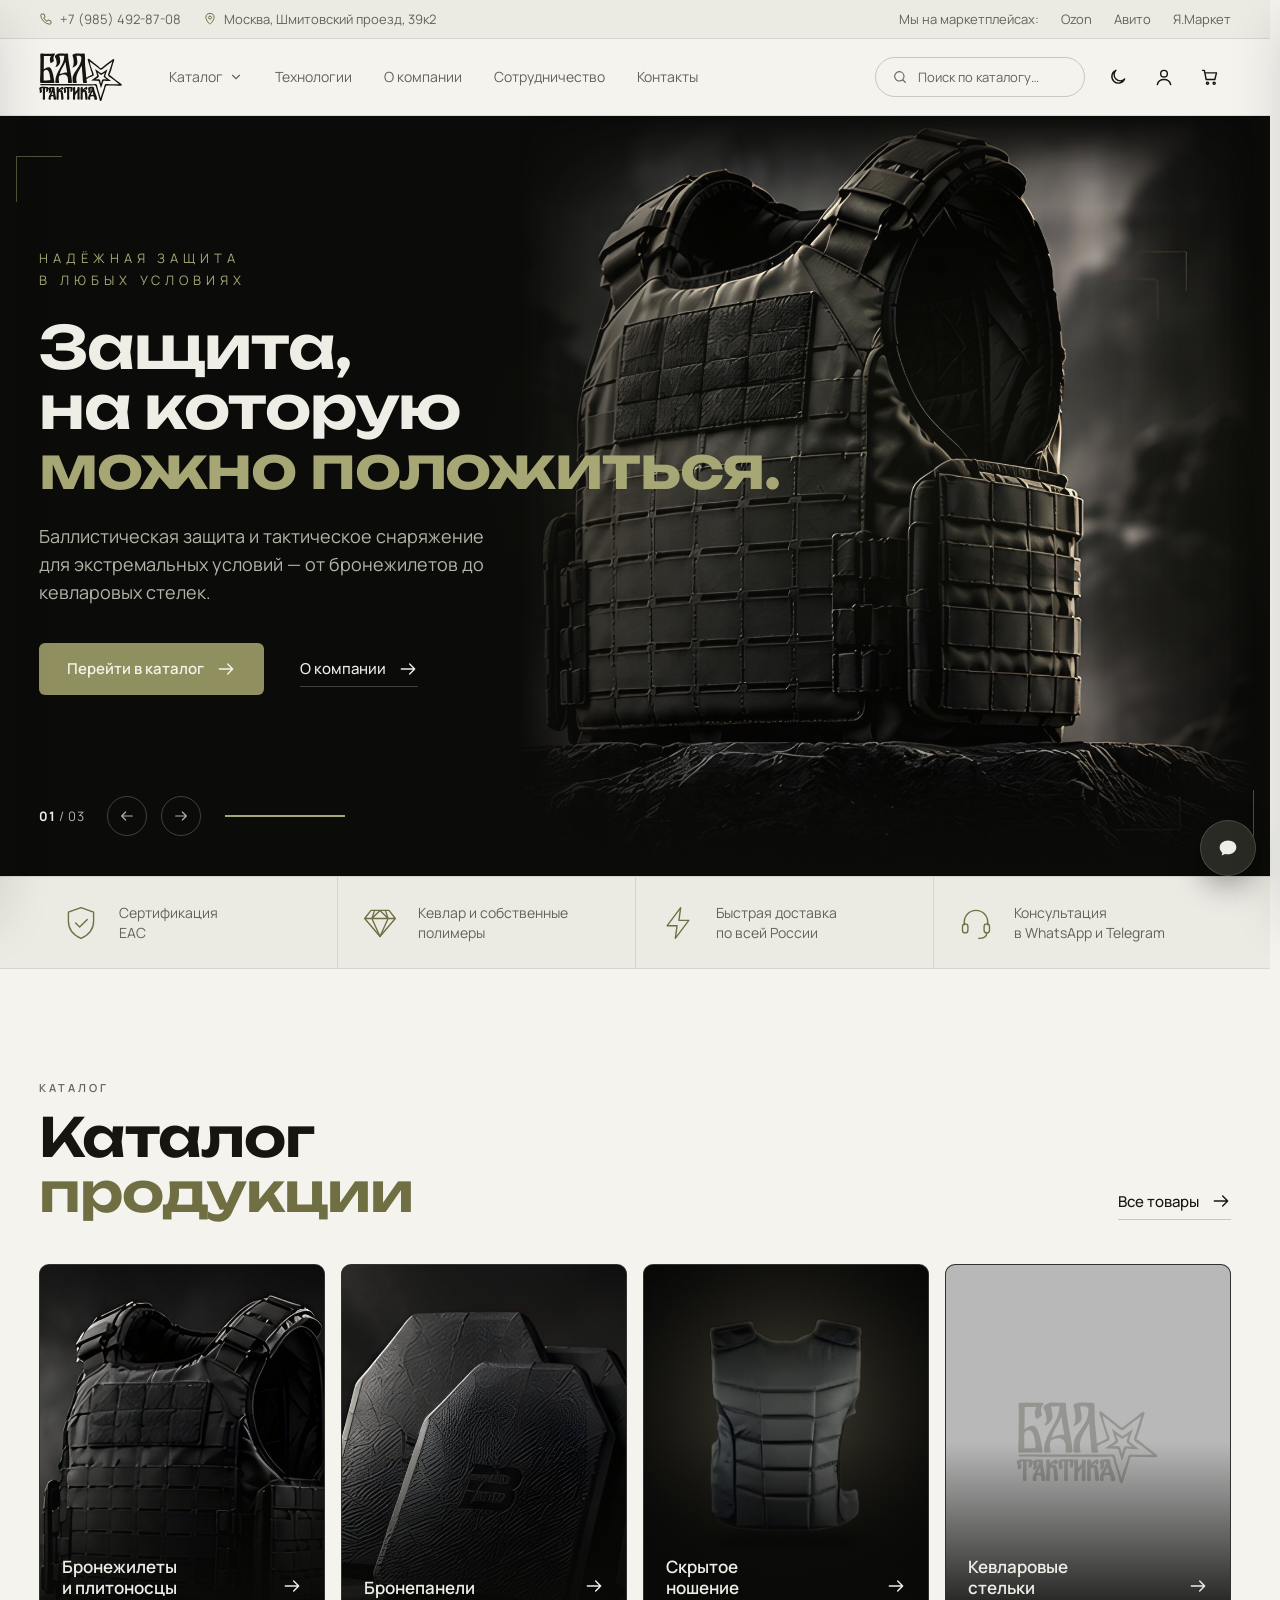
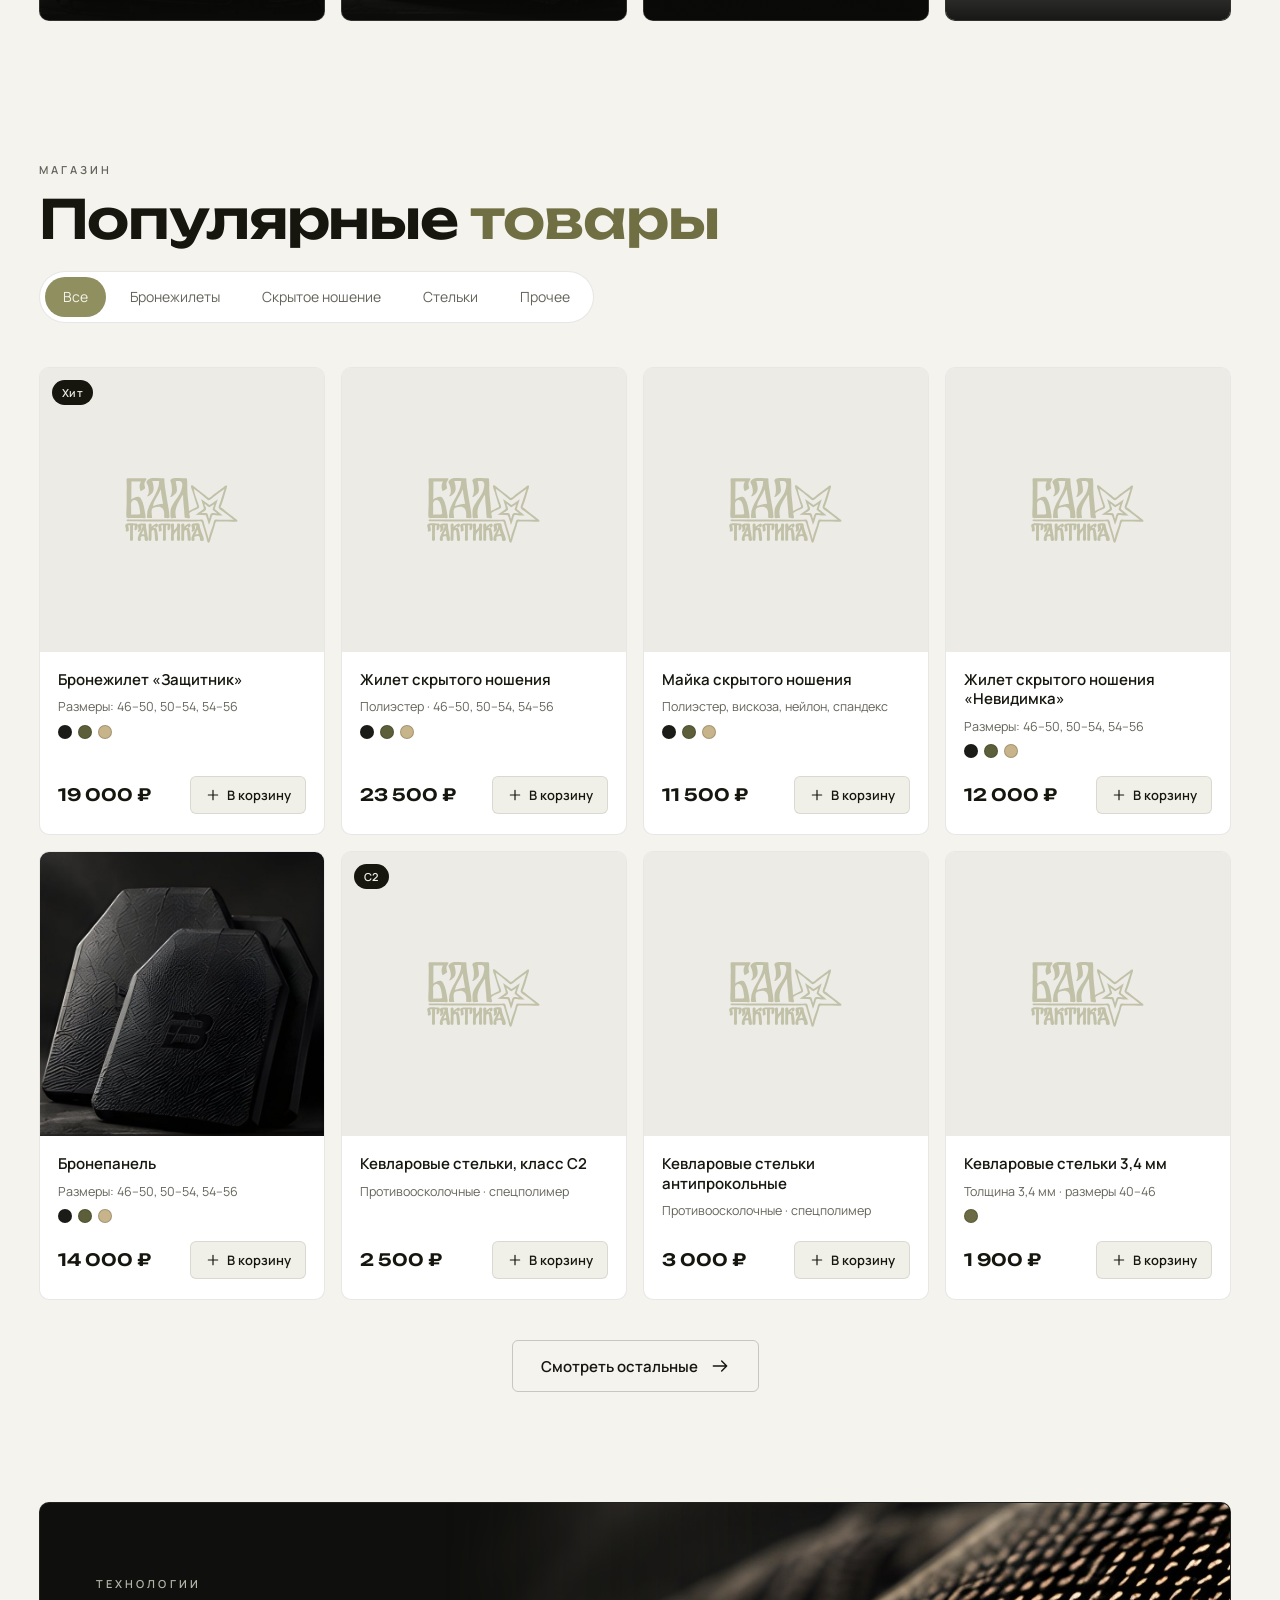
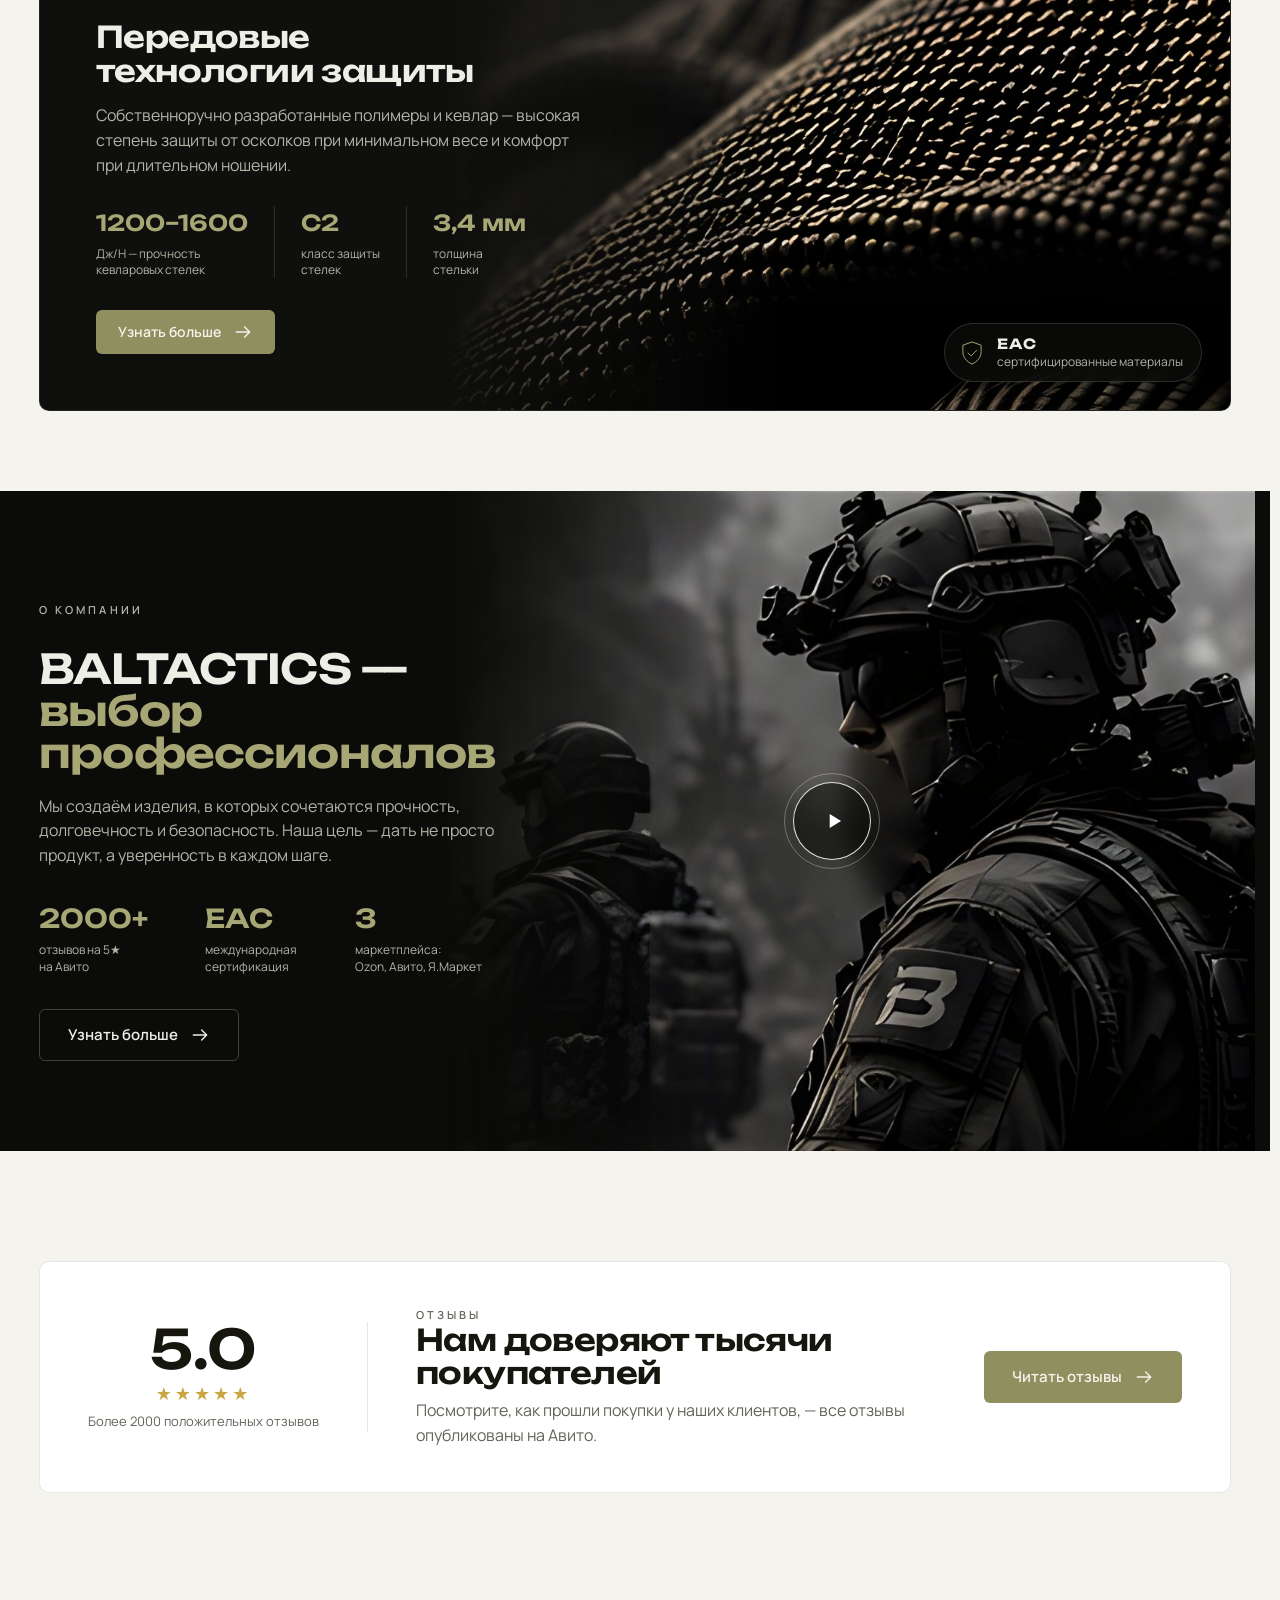
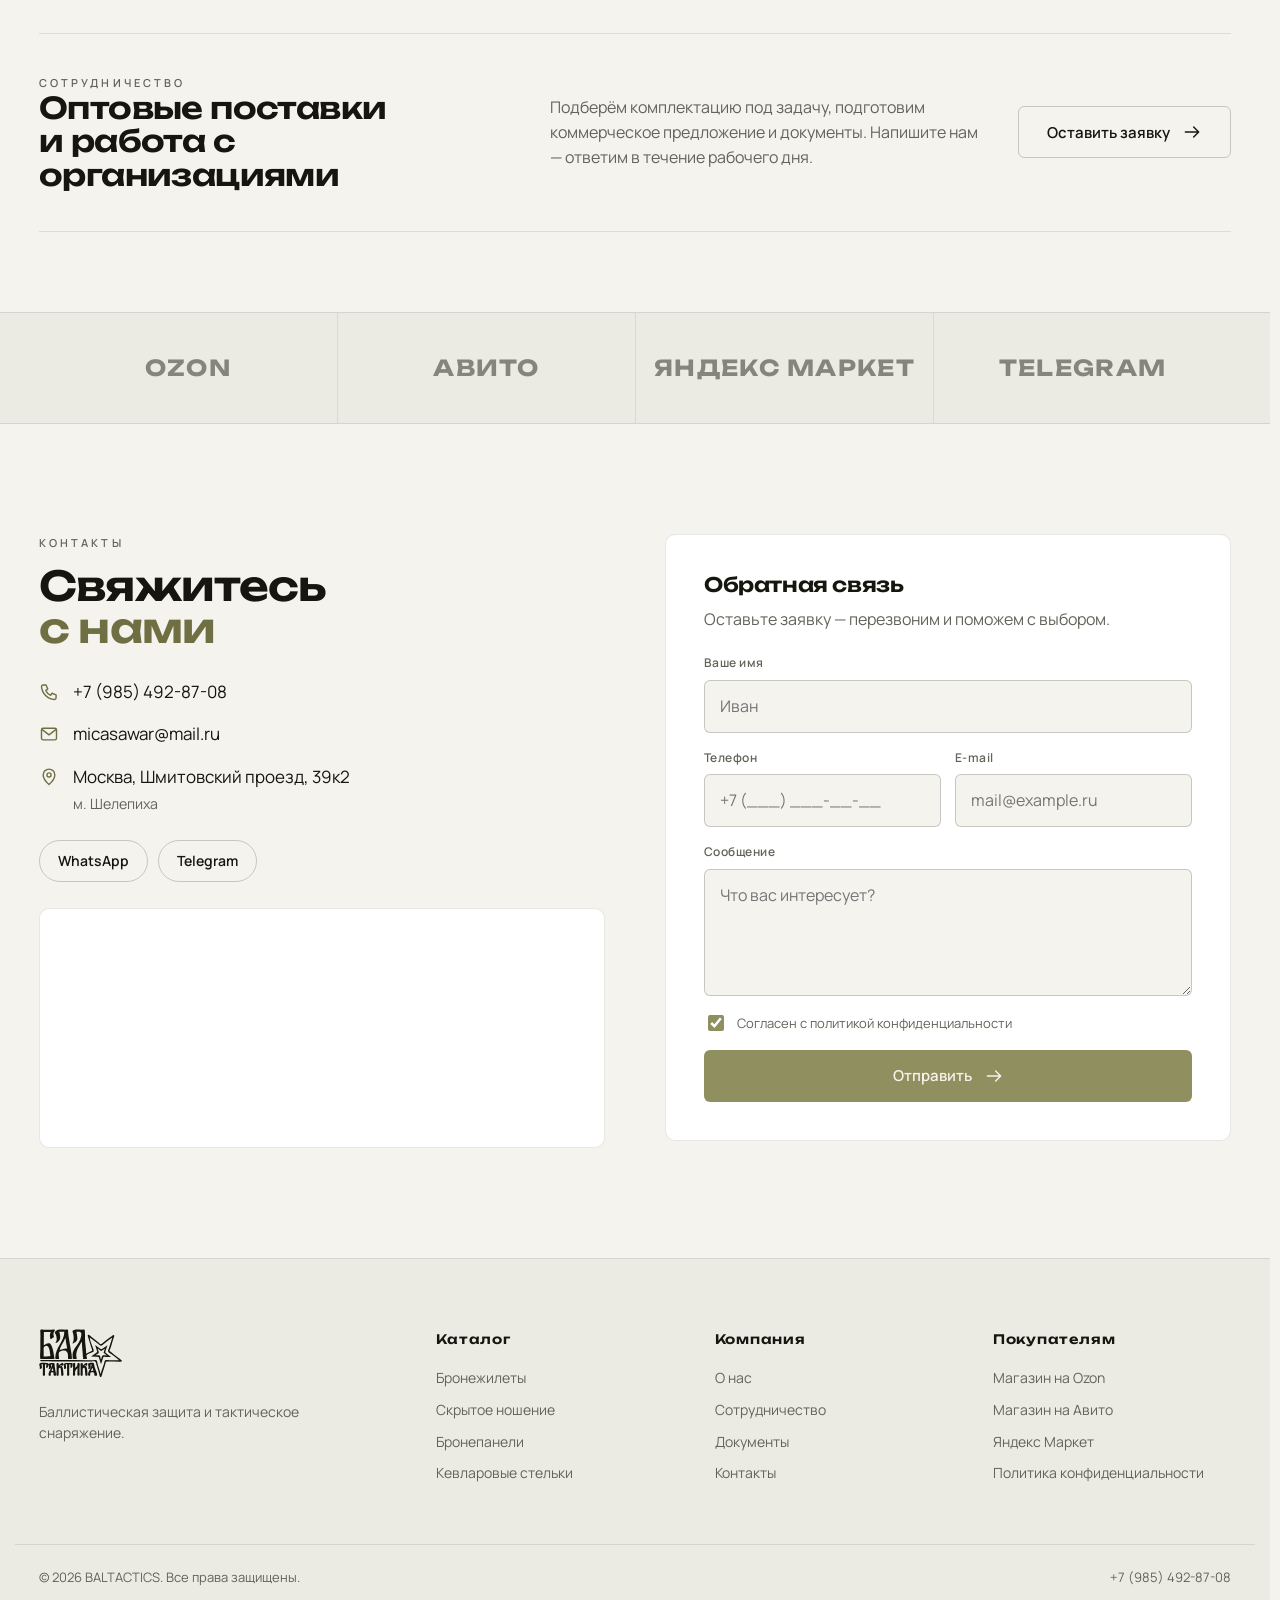
==== commit 31e3a16f: "Категория «Скрытое ношение»: реальный жилет магазина вместо сгенерированной картинки Co-Authored-By:" ====
--- a/index.html
+++ b/index.html
@@ -191,7 +191,7 @@
         <span class="cat__title">Бронепанели</span><svg class="i cat__arrow"><use href="#i-arrow"/></svg>
       </a>
       <a href="#products" class="cat" data-tab-jump="concealed">
-        <img src="assets/img/cat-pouches.jpg" alt="Скрытое ношение" loading="lazy">
+        <img src="assets/img/cat-concealed.jpg" alt="Скрытое ношение" loading="lazy">
         <span class="cat__title">Скрытое<br>ношение</span><svg class="i cat__arrow"><use href="#i-arrow"/></svg>
       </a>
       <a href="#products" class="cat" data-tab-jump="insoles">
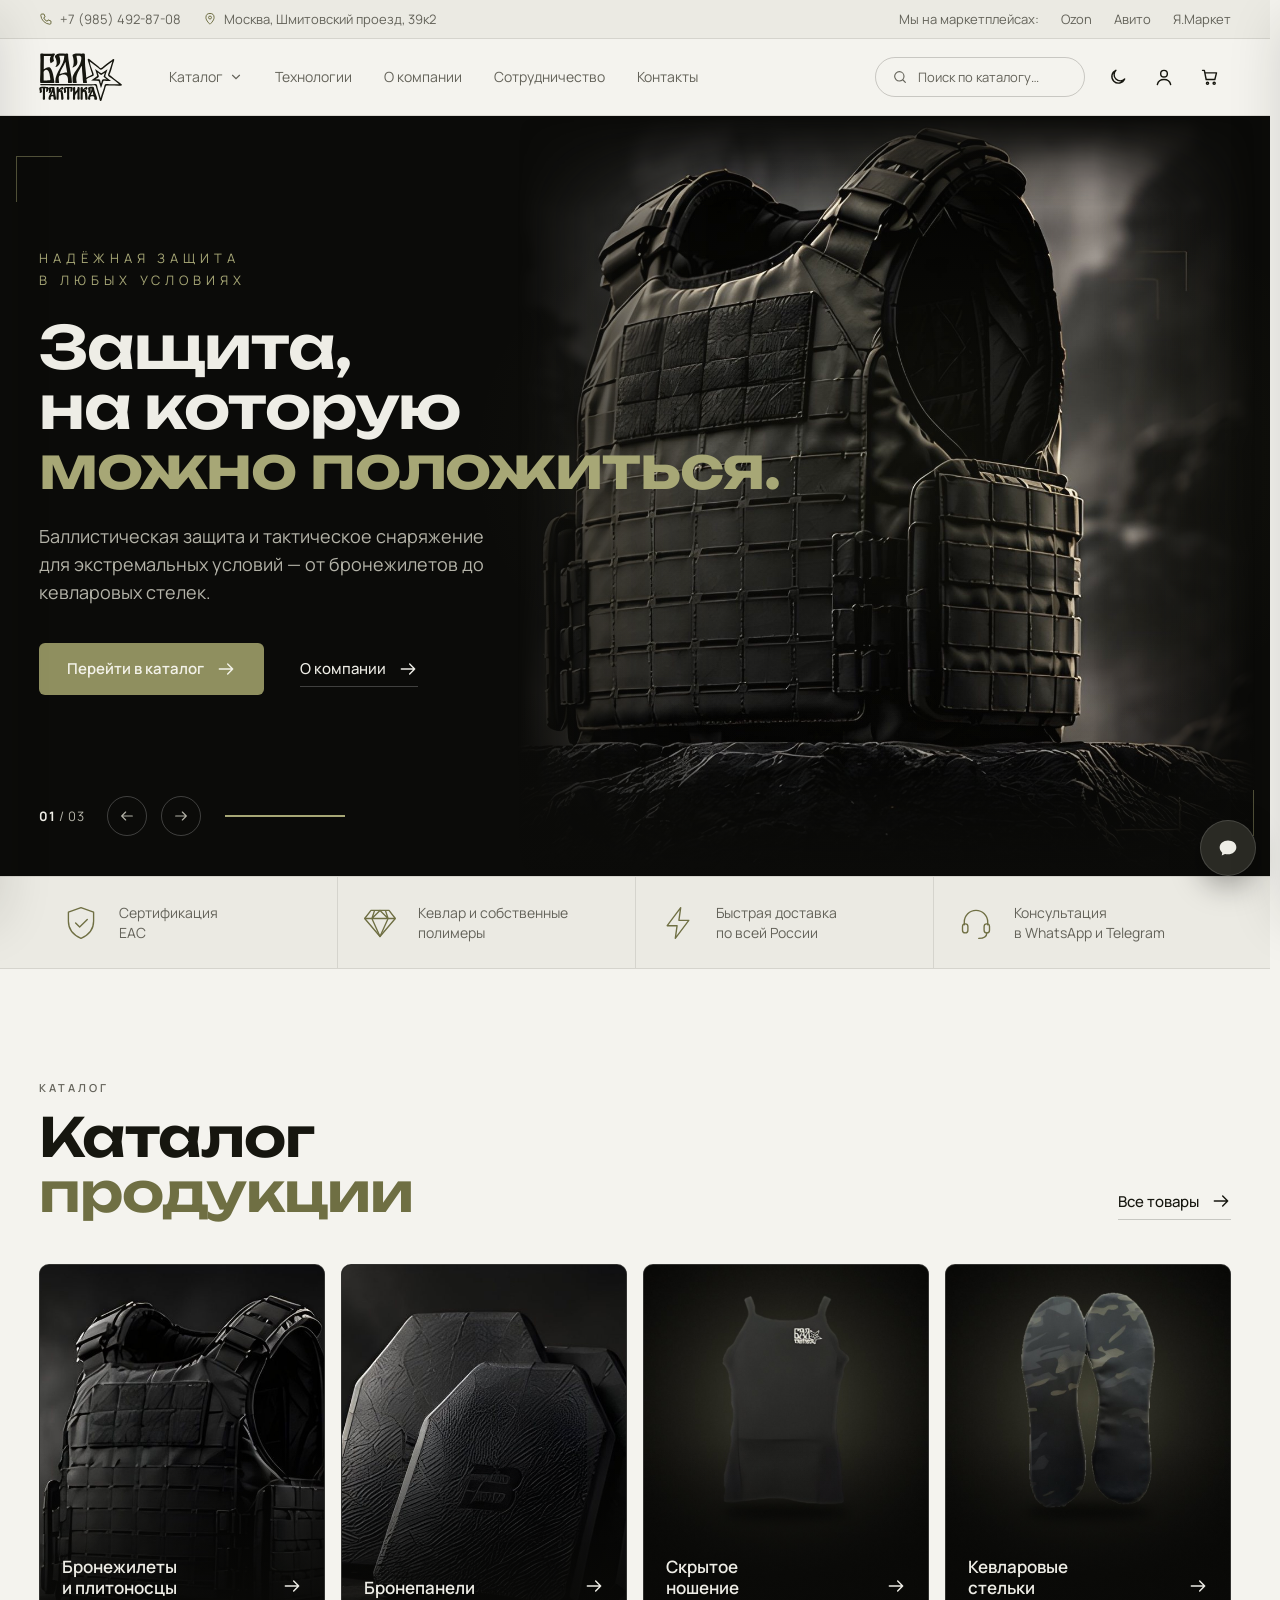
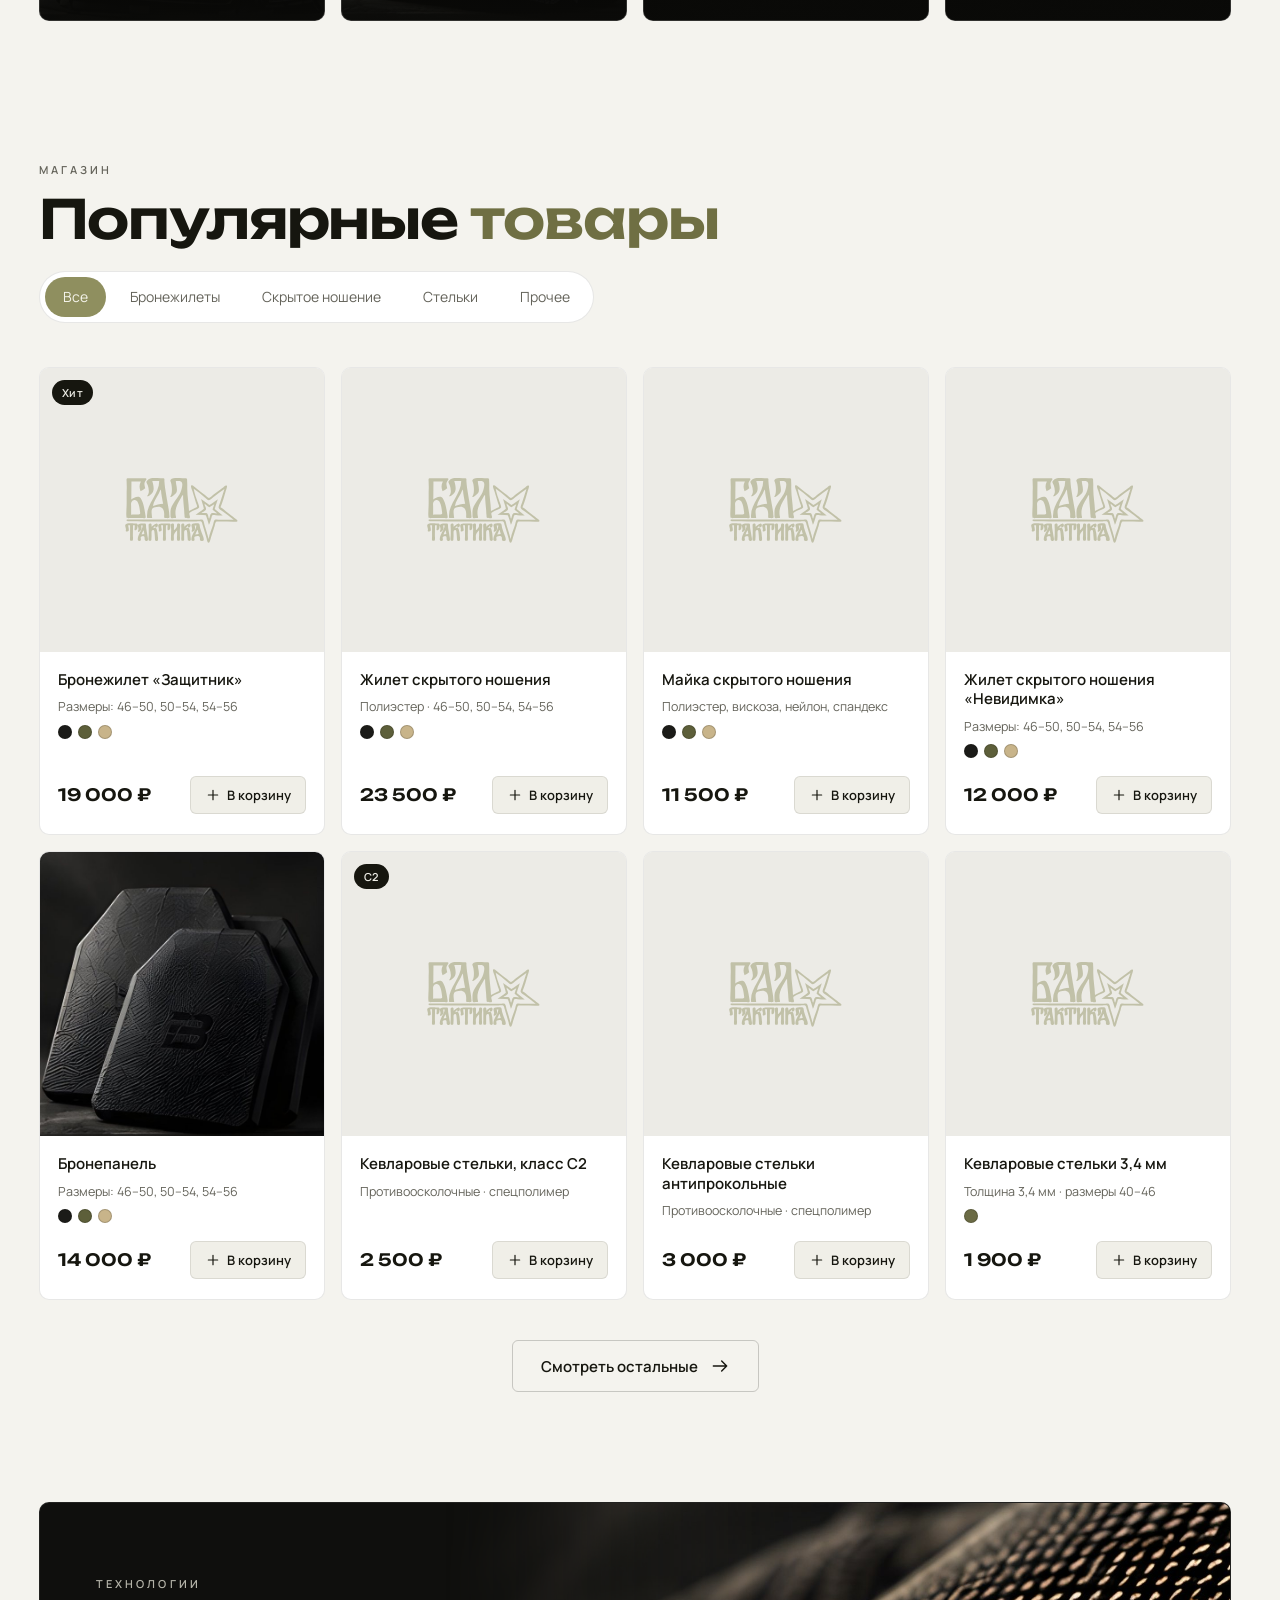
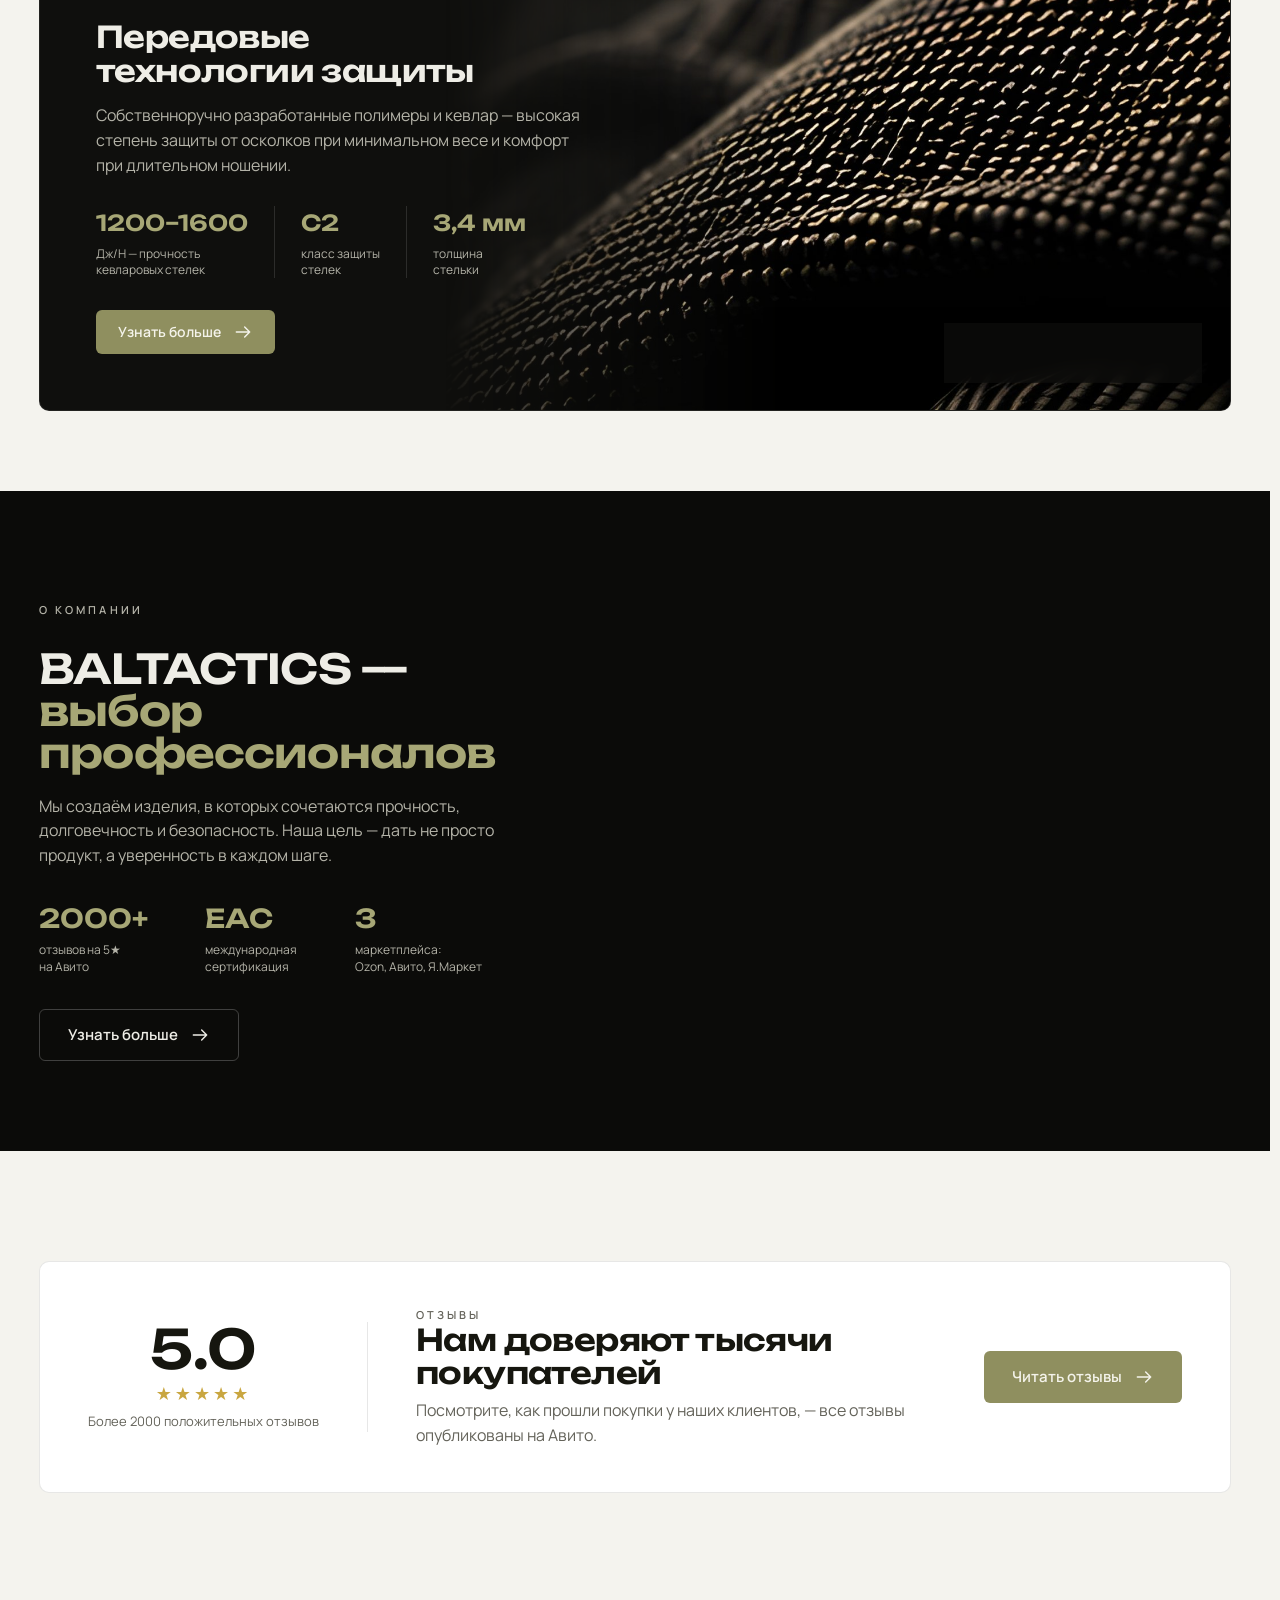
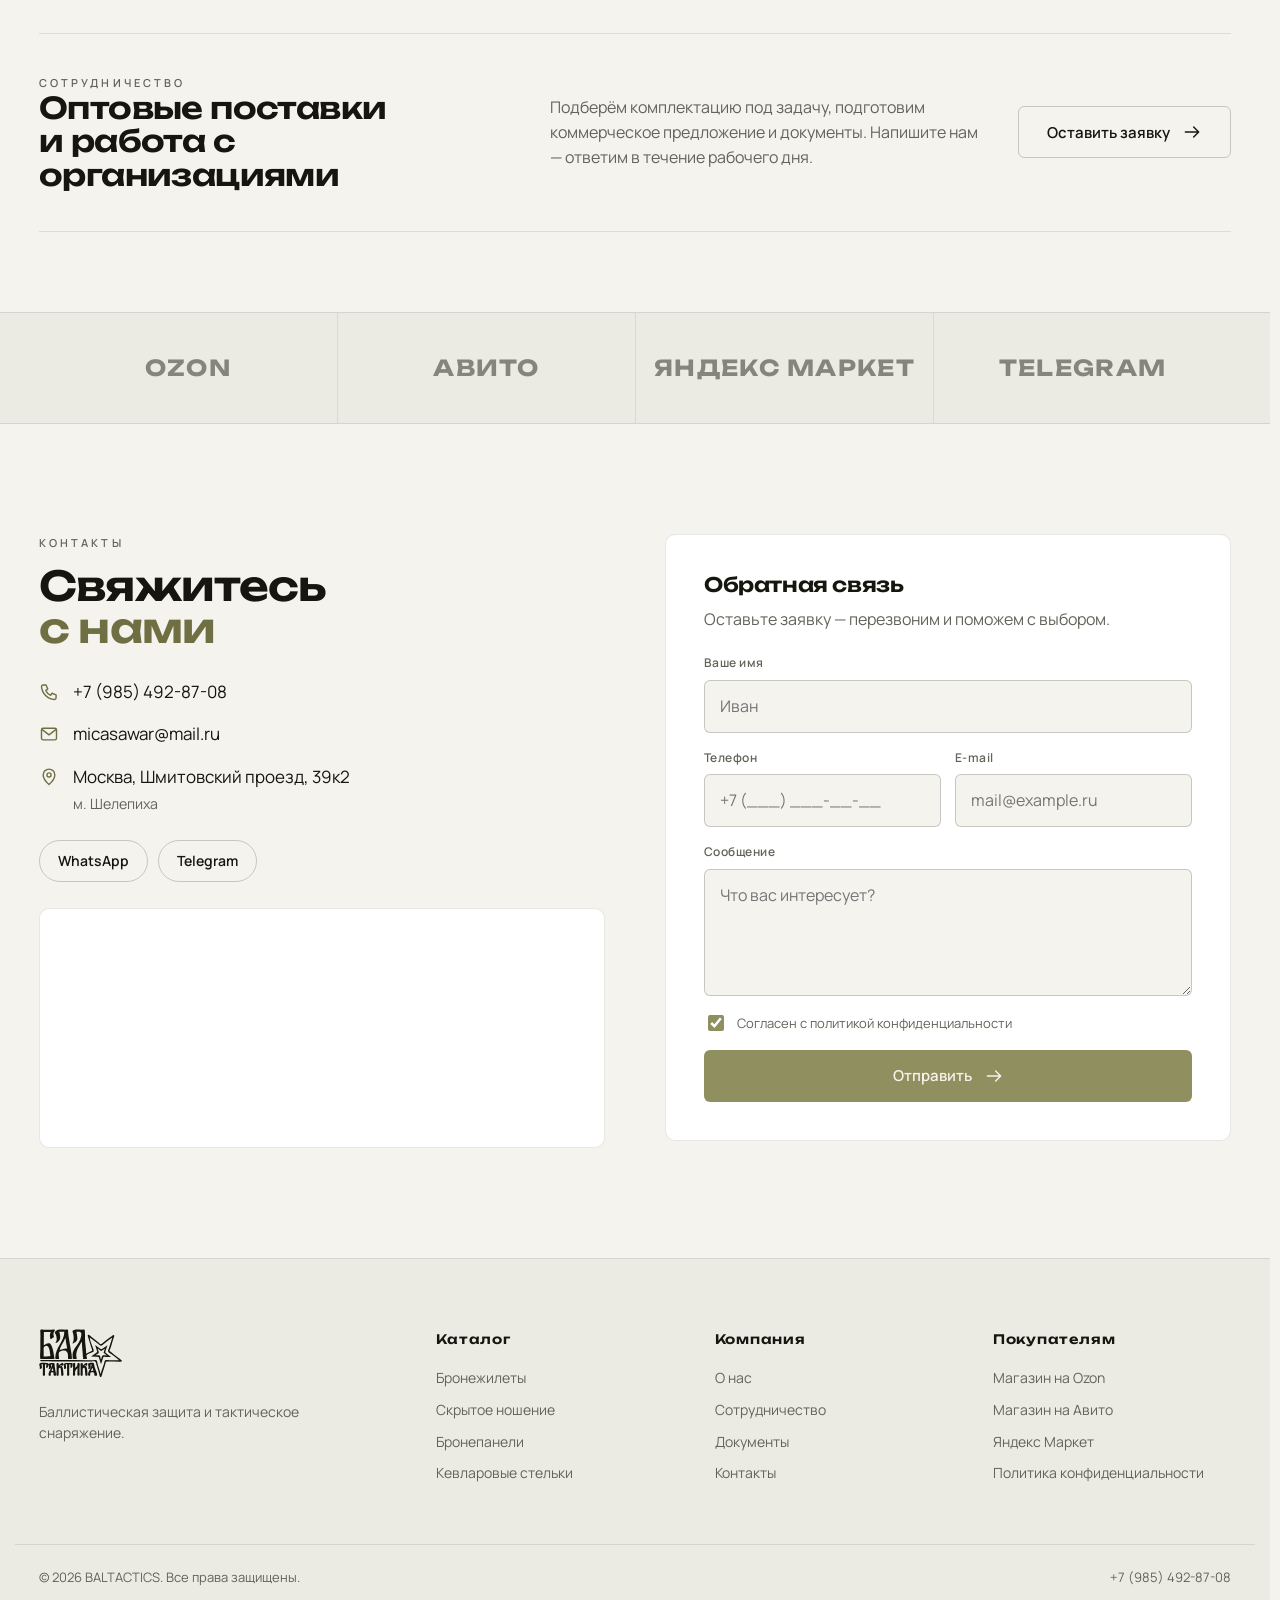
==== commit 0deb6d02: "Выбор цвета и размера при добавлении в корзину; новые фото категорий «Скрытое ношение» и «Стельки» C" ====
--- a/index.html
+++ b/index.html
@@ -195,7 +195,7 @@
         <span class="cat__title">Скрытое<br>ношение</span><svg class="i cat__arrow"><use href="#i-arrow"/></svg>
       </a>
       <a href="#products" class="cat" data-tab-jump="insoles">
-        <img src="https://baltactics.ru/lib/image/product/kevlar_insoles_3.webp" alt="Кевларовые стельки" loading="lazy" class="cat__img--photo" onerror="this.onerror=null;this.src='assets/img/placeholder.svg'">
+        <img src="assets/img/cat-insoles.jpg" alt="Кевларовые стельки" loading="lazy">
         <span class="cat__title">Кевларовые<br>стельки</span><svg class="i cat__arrow"><use href="#i-arrow"/></svg>
       </a>
     </div>
@@ -387,6 +387,14 @@
     <button class="btn btn--primary btn--block" id="checkout">Оформить заказ <svg class="i"><use href="#i-arrow"/></svg></button>
   </div>
 </aside>
+
+<!-- Options modal -->
+<div class="modal" id="optModal" role="dialog" aria-modal="true" aria-label="Выбор параметров">
+  <div class="modal__box modal__box--opt">
+    <button class="icon-btn modal__close" data-close aria-label="Закрыть"><svg class="i"><use href="#i-x"/></svg></button>
+    <div id="optBody"></div>
+  </div>
+</div>
 
 <!-- Mobile menu -->
 <aside class="drawer drawer--left" id="mobileMenu" aria-label="Меню">
--- a/assets/css/style.css
+++ b/assets/css/style.css
@@ -686,3 +686,30 @@
   *, *::before, *::after { animation-duration: .01ms !important; transition-duration: .01ms !important; }
   html { scroll-behavior: auto; }
 }
+
+/* Выбор цвета и размера */
+.modal__box--opt { width: min(480px, 100%); padding: 28px; }
+.opt__head { display: grid; grid-template-columns: 96px 1fr; gap: 18px; align-items: center; padding-right: 30px; margin-bottom: 22px; }
+.opt__head .h4 { margin: 0 0 8px; font-size: 17px; line-height: 1.25; }
+.opt__img { width: 96px; height: 96px; border-radius: var(--radius); background: #ecebe6; overflow: hidden; }
+.opt__img img { width: 100%; height: 100%; object-fit: contain; padding: 6px; mix-blend-mode: multiply; }
+.opt__img img.is-cover { object-fit: cover; padding: 0; mix-blend-mode: normal; }
+.opt__price { font-family: var(--font-display); font-size: 20px; font-weight: 600; color: var(--accent); }
+.opt__group { margin-bottom: 20px; }
+.opt__label { font-size: 13px; color: var(--text-2); margin-bottom: 10px; }
+.opt__label b { color: var(--text); font-weight: 600; }
+.chips { display: flex; flex-wrap: wrap; gap: 8px; }
+.chip {
+  display: inline-flex; align-items: center; gap: 8px;
+  min-width: 52px; height: 40px; padding: 0 14px; justify-content: center;
+  border: 1px solid var(--line-2); border-radius: var(--radius);
+  font-size: 14px; font-weight: 500; transition: border-color .2s, background .2s, color .2s;
+}
+.chip:hover { border-color: var(--accent); }
+.chip.is-on { border-color: var(--olive); background: var(--olive); color: var(--olive-ink); }
+.chip .swatch { width: 16px; height: 16px; }
+.opt__foot { display: flex; gap: 12px; align-items: center; margin-top: 26px; padding-top: 20px; border-top: 1px solid var(--line); }
+.opt__foot .btn { flex: 1; padding: 0 18px; }
+.qty--lg button { width: 40px; height: 48px; }
+.qty--lg span { min-width: 26px; font-size: 15px; }
+.line-item__vars { font-size: 12px; color: var(--text-2); margin-bottom: 4px; }
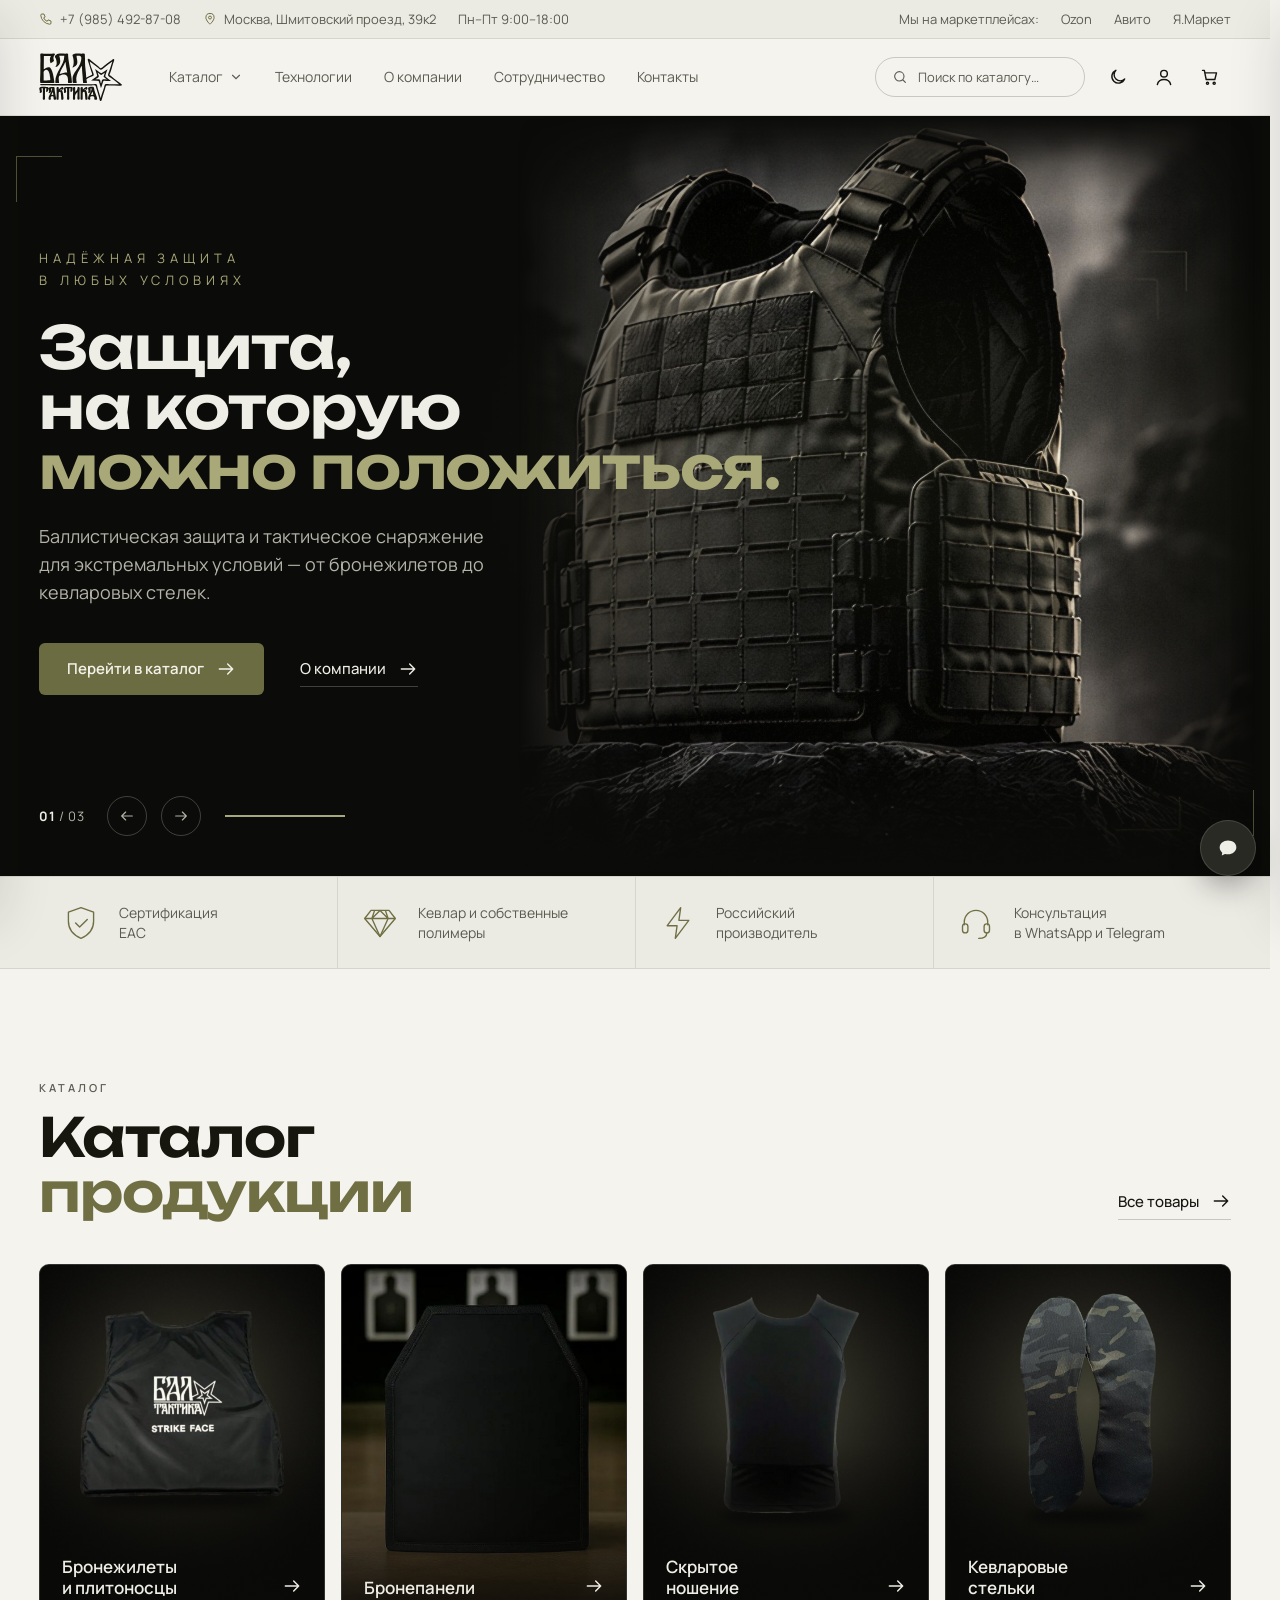
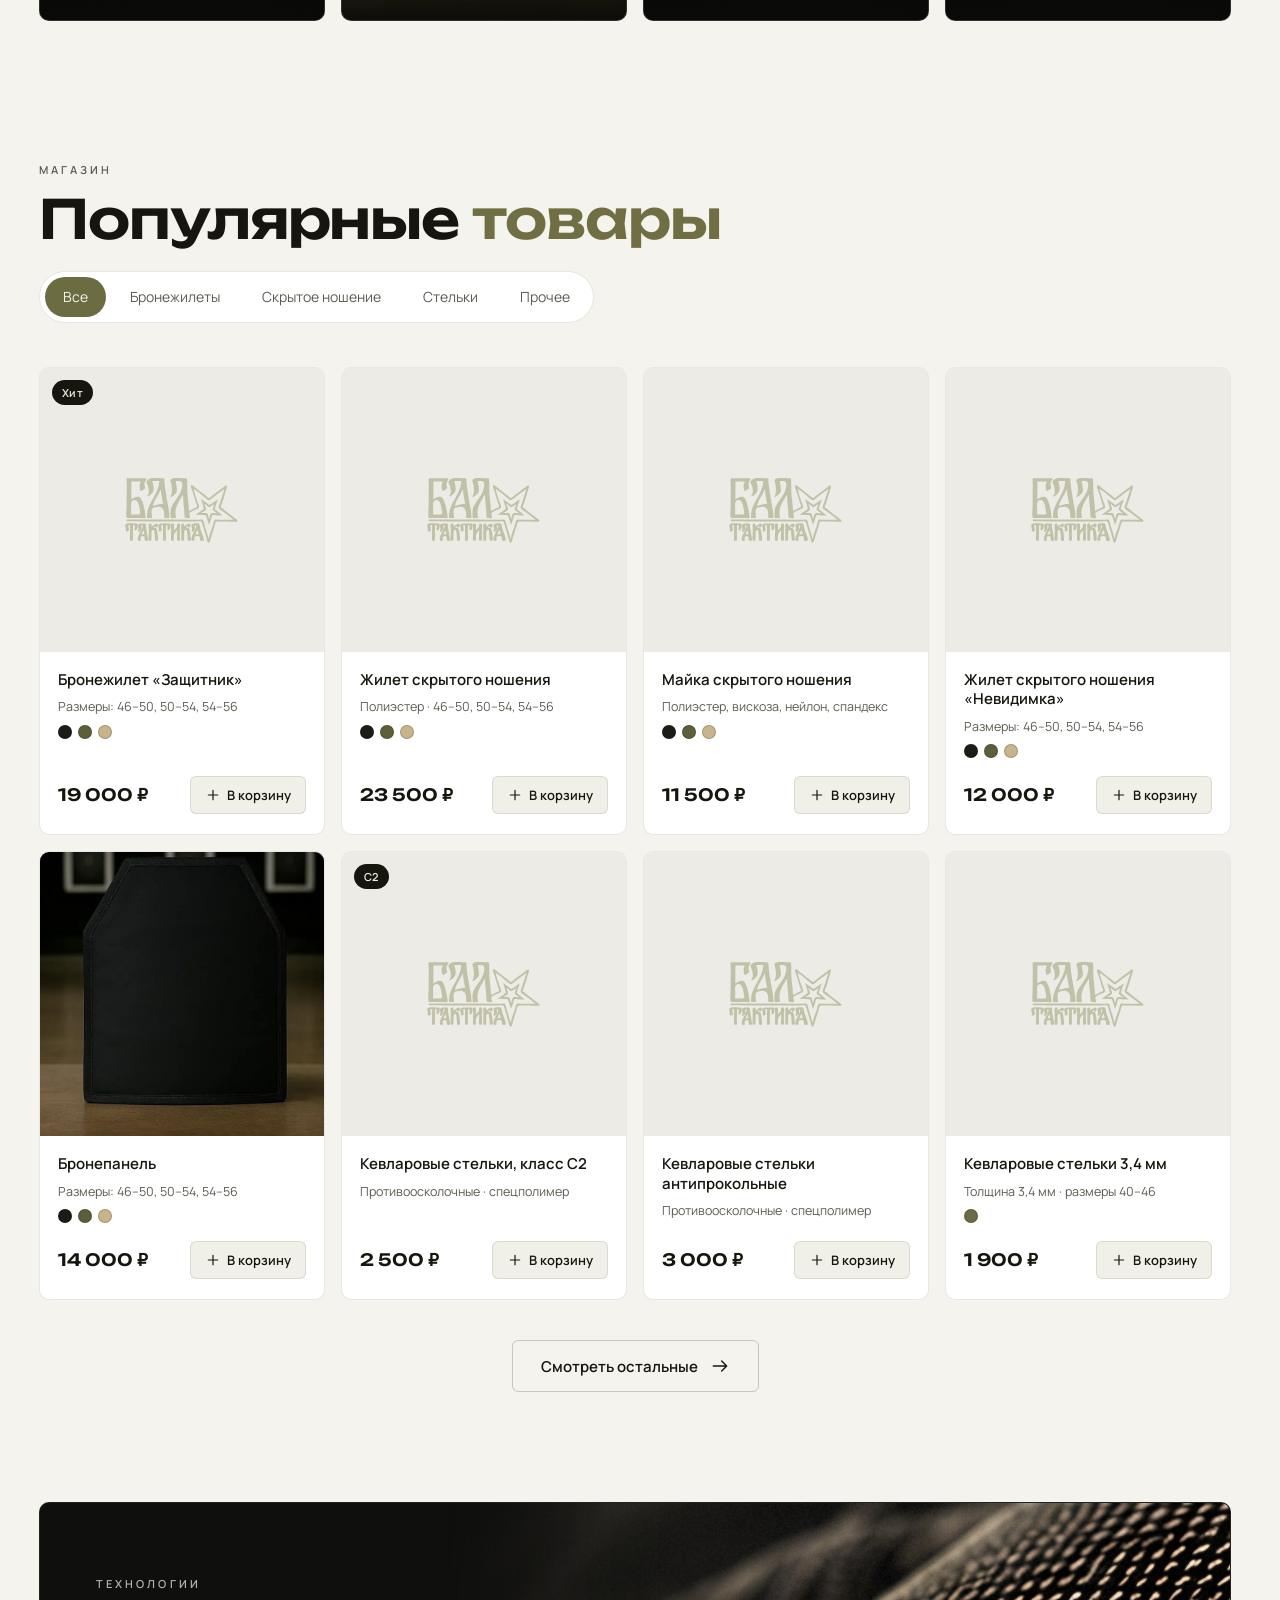
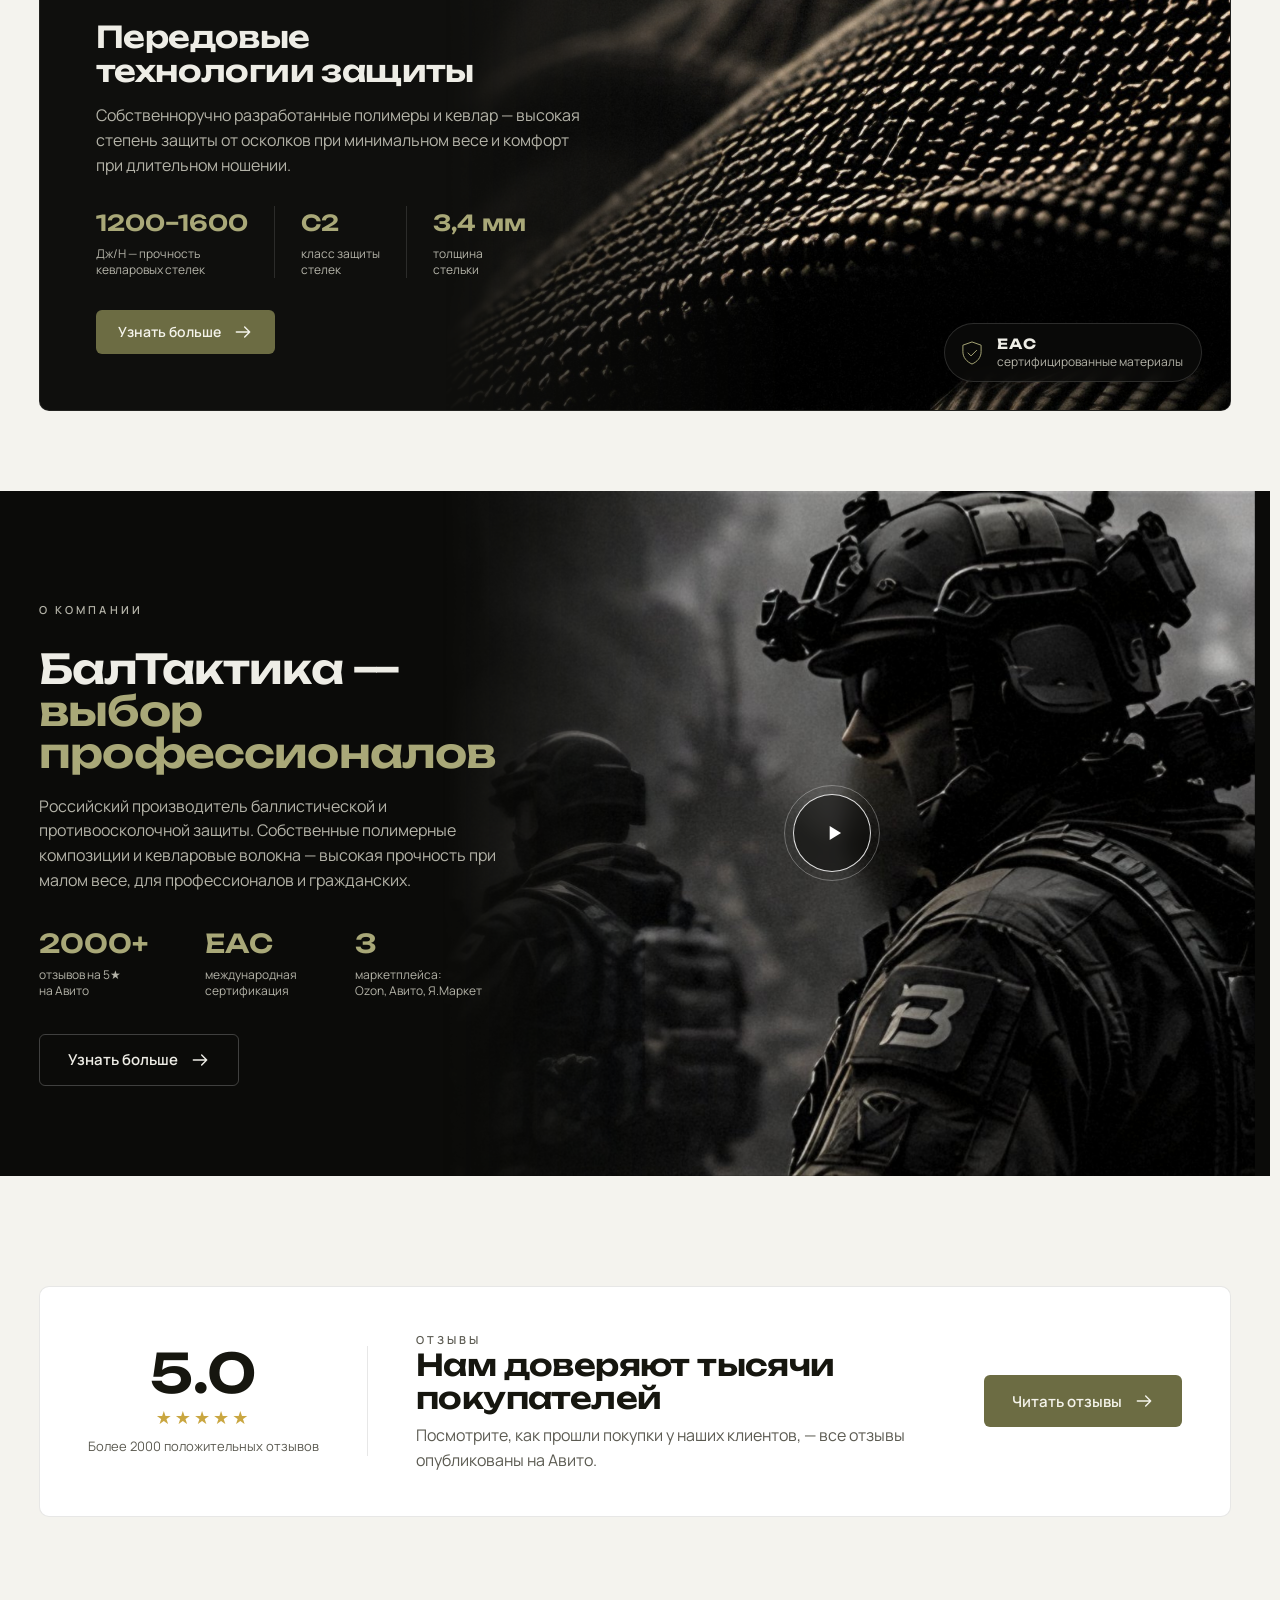
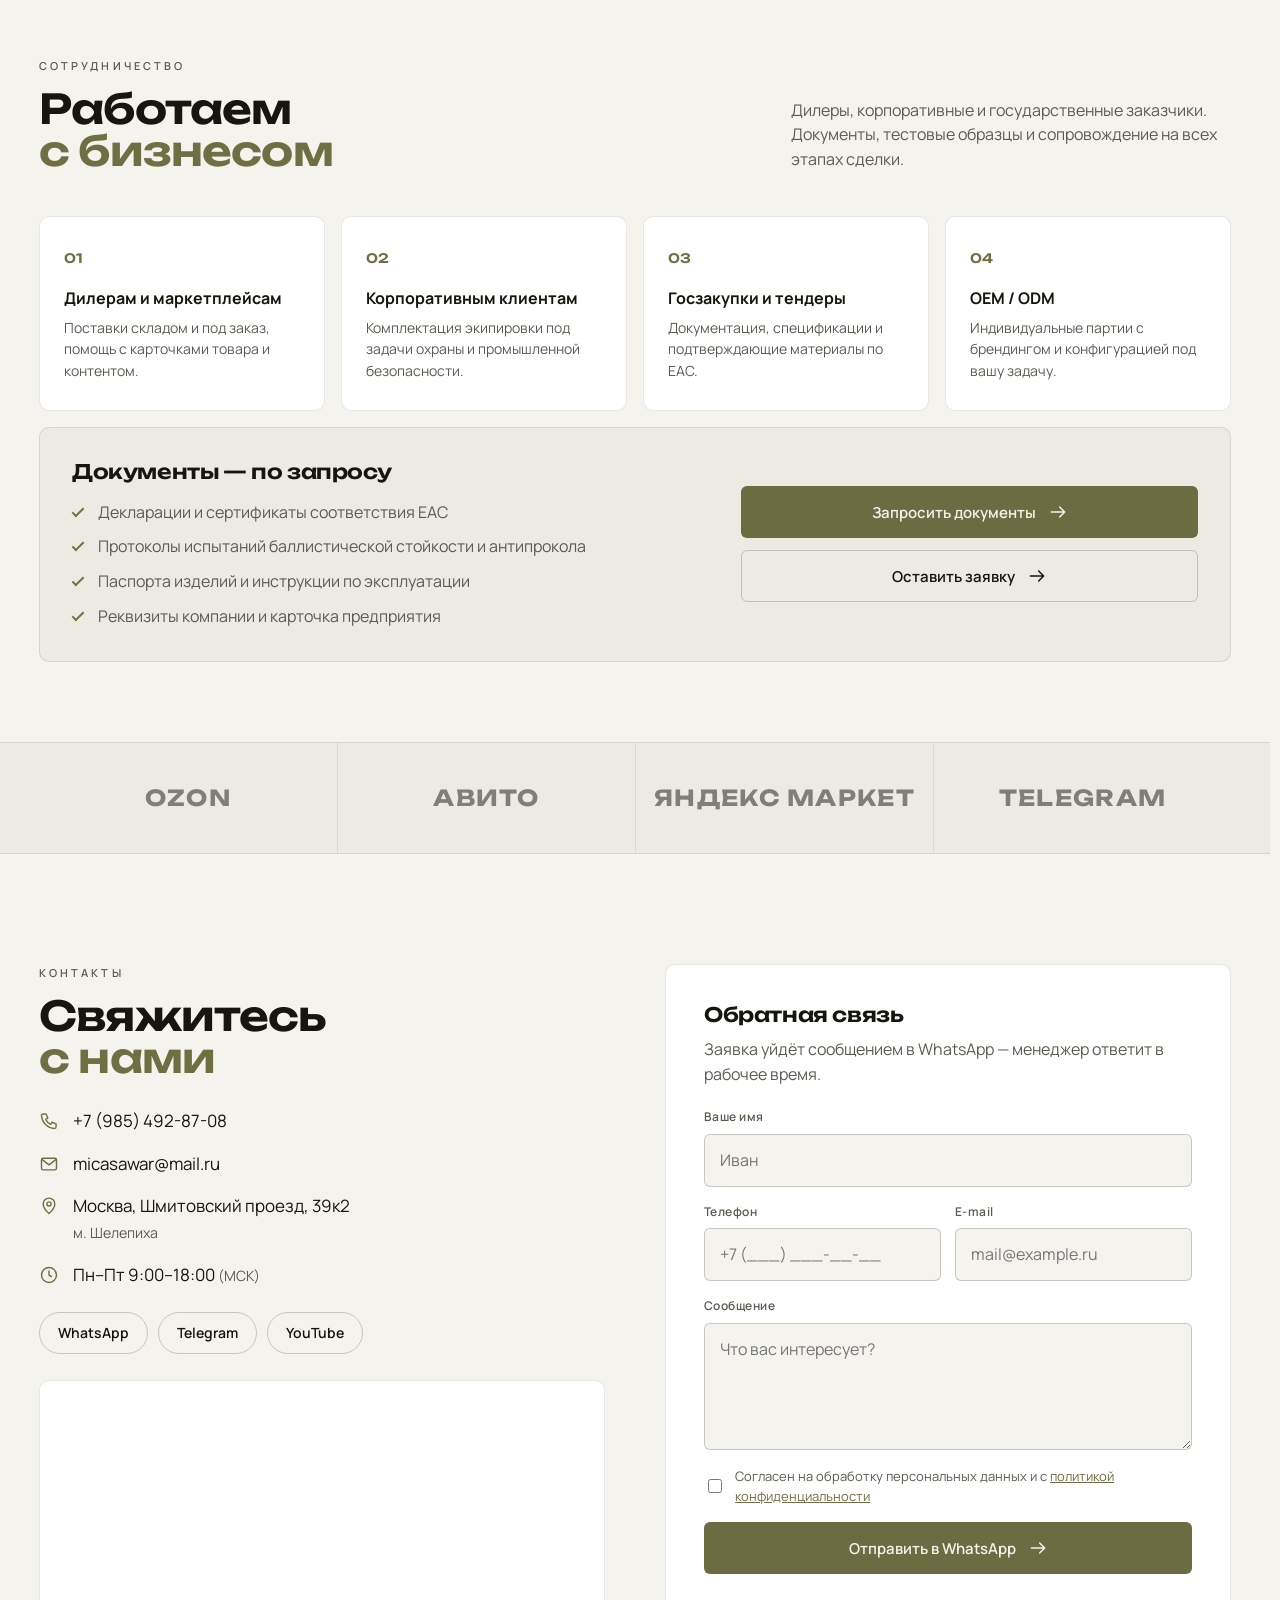
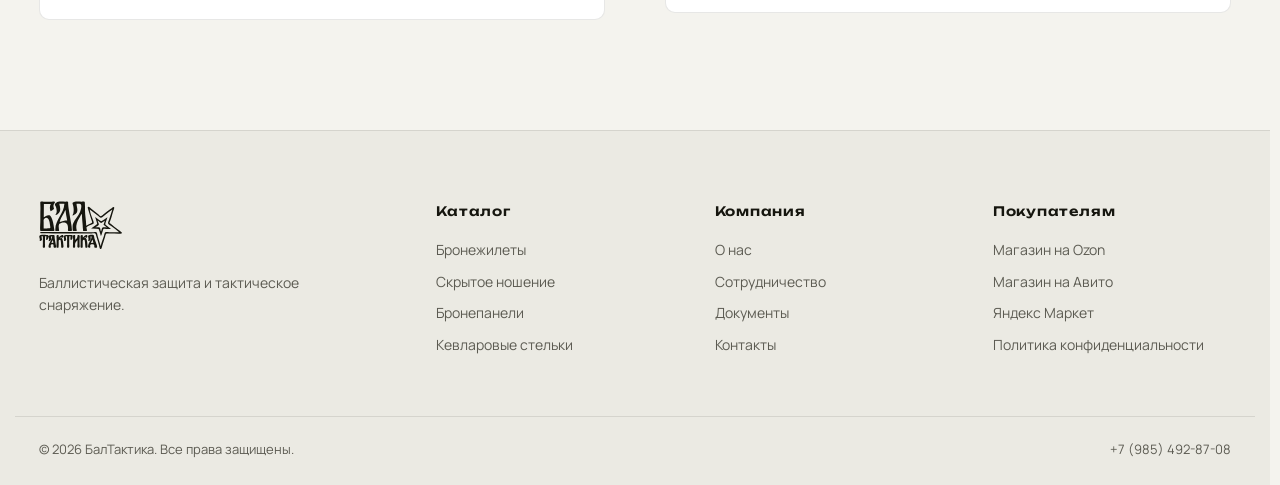
==== commit 1a827228: "Аудит: заказ через WhatsApp/e-mail, карточка товара, раздел для бизнеса и документы, свои шрифты, CS" ====
--- a/index.html
+++ b/index.html
@@ -3,13 +3,26 @@
 <head>
   <meta charset="UTF-8">
   <meta name="viewport" content="width=device-width, initial-scale=1">
-  <title>BALTACTICS — баллистическая защита и тактическое снаряжение</title>
+  <title>БалТактика — баллистическая защита и тактическое снаряжение</title>
   <meta name="description" content="БалТактика: бронежилеты, жилеты скрытого ношения, бронепанели и кевларовые стельки. Сертификация EAC. Москва, доставка по всей России.">
   <meta name="theme-color" content="#0e0e0c">
   <link rel="icon" href="assets/img/favicon.svg" type="image/svg+xml">
-  <link rel="preconnect" href="https://fonts.googleapis.com">
-  <link rel="preconnect" href="https://fonts.gstatic.com" crossorigin>
-  <link href="https://fonts.googleapis.com/css2?family=Unbounded:wght@500;600;700&family=Manrope:wght@400;500;600;700&display=swap" rel="stylesheet">
+  <meta http-equiv="Content-Security-Policy" content="default-src 'self'; script-src 'self' 'unsafe-inline'; style-src 'self' 'unsafe-inline'; img-src 'self' data: https://baltactics.ru; font-src 'self'; frame-src https://yandex.ru; connect-src 'self'; base-uri 'self'; form-action 'self'; object-src 'none'">
+  <meta name="referrer" content="strict-origin-when-cross-origin">
+  <link rel="canonical" href="https://topikan.github.io/baltactics/">
+  <meta property="og:type" content="website">
+  <meta property="og:locale" content="ru_RU">
+  <meta property="og:site_name" content="БалТактика">
+  <meta property="og:title" content="БалТактика — баллистическая защита и тактическое снаряжение">
+  <meta property="og:description" content="Российский производитель: бронежилеты, жилеты скрытого ношения, бронепанели и кевларовые стельки. Сертификация EAC.">
+  <meta property="og:image" content="https://topikan.github.io/baltactics/assets/img/og.jpg">
+  <meta name="twitter:card" content="summary_large_image">
+  <link rel="preload" href="assets/fonts/unbounded-cyrillic-600-normal.woff2" as="font" type="font/woff2" crossorigin>
+  <link rel="preload" href="assets/fonts/manrope-cyrillic-400-normal.woff2" as="font" type="font/woff2" crossorigin>
+  <link rel="stylesheet" href="assets/css/fonts.css">
+  <script type="application/ld+json">
+  {"@context":"https://schema.org","@type":"Store","name":"БалТактика","alternateName":"BalTactics","description":"Российский производитель баллистической и противоосколочной защиты: кевларовые стельки и тактическое снаряжение.","url":"https://baltactics.ru/","telephone":"+7-985-492-87-08","email":"micasawar@mail.ru","address":{"@type":"PostalAddress","streetAddress":"Шмитовский проезд, 39к2","addressLocality":"Москва","addressCountry":"RU"},"openingHours":"Mo-Fr 09:00-18:00","sameAs":["https://t.me/BalTactics","https://www.ozon.ru/seller/baltaktika-baltactics-1356784/","https://www.avito.ru/brands/i1352211/all?sellerId=21a1eb8fa65629a7a272736a3c88fd65","https://market.yandex.ru/business--mi-casa-moi-dom/58319533","https://youtube.com/@mi_casa_home"]}
+  </script>
   <link rel="stylesheet" href="assets/css/style.css">
   <script>
     (function(){try{var t=localStorage.getItem('bt-theme');if(!t){t=matchMedia('(prefers-color-scheme: light)').matches?'light':'dark'}document.documentElement.setAttribute('data-theme',t)}catch(e){}})();
@@ -18,7 +31,7 @@
 <body>
 
 <!-- ============ TOP BAR ============ -->
-<div class="topbar">
+<div class="topbar" role="complementary" aria-label="Контакты и маркетплейсы">
   <div class="container topbar__inner">
     <div class="topbar__left">
       <a href="tel:+79854928708" class="topbar__link">
@@ -27,6 +40,7 @@
       <span class="topbar__link topbar__hide-sm">
         <svg class="i"><use href="#i-pin"/></svg>Москва, Шмитовский проезд, 39к2
       </span>
+      <span class="topbar__link topbar__hide-md">Пн–Пт 9:00–18:00</span>
     </div>
     <div class="topbar__right">
       <span class="topbar__hide-sm">Мы на маркетплейсах:</span>
@@ -40,7 +54,7 @@
 <!-- ============ HEADER ============ -->
 <header class="header" id="header">
   <div class="container header__inner">
-    <a href="#" class="logo" aria-label="BALTACTICS — на главную">
+    <a href="#" class="logo" aria-label="БалТактика — на главную">
       <svg class="logo__mark" role="img" aria-label="БалТактика"><use href="#i-logo"/></svg>
     </a>
 
@@ -95,7 +109,7 @@
         <svg class="i theme-toggle__moon"><use href="#i-moon"/></svg>
       </button>
       <button class="icon-btn" id="accountOpen" aria-label="Личный кабинет" title="Войти"><svg class="i"><use href="#i-user"/></svg></button>
-      <button class="icon-btn" id="cartOpen" aria-label="Корзина" title="Корзина">
+      <button class="icon-btn" id="cartOpen" title="Корзина"><span class="sr-only">Корзина, товаров:</span>
         <svg class="i"><use href="#i-cart"/></svg><span class="badge" id="cartCount">0</span>
       </button>
       <button class="icon-btn burger" id="burger" aria-label="Меню"><span></span><span></span><span></span></button>
@@ -129,7 +143,7 @@
           <p class="lead">Жилеты «Невидимка» и «Русский Богатырь», майки скрытого ношения. Три цвета: чёрный, олива, песочный.</p>
           <div class="btn-row">
             <a href="#catalog" class="btn btn--primary" data-tab-jump="concealed">Смотреть модели <svg class="i"><use href="#i-arrow"/></svg></a>
-            <a href="#contacts" class="btn btn--link">Подобрать размер <svg class="i"><use href="#i-arrow"/></svg></a>
+            <a href="https://wa.me/79951138708?text=%D0%97%D0%B4%D1%80%D0%B0%D0%B2%D1%81%D1%82%D0%B2%D1%83%D0%B9%D1%82%D0%B5!%20%D0%9F%D0%BE%D0%BC%D0%BE%D0%B3%D0%B8%D1%82%D0%B5%20%D0%BF%D0%BE%D0%B4%D0%BE%D0%B1%D1%80%D0%B0%D1%82%D1%8C%20%D1%80%D0%B0%D0%B7%D0%BC%D0%B5%D1%80" target="_blank" rel="noopener" class="btn btn--link">Подобрать размер <svg class="i"><use href="#i-arrow"/></svg></a>
           </div>
         </div>
       </div>
@@ -165,7 +179,7 @@
   <div class="container features__grid">
     <div class="feature"><svg class="feature__icon"><use href="#i-shield"/></svg><span>Сертификация<br>EAC</span></div>
     <div class="feature"><svg class="feature__icon"><use href="#i-gem"/></svg><span>Кевлар и собственные<br>полимеры</span></div>
-    <div class="feature"><svg class="feature__icon"><use href="#i-bolt"/></svg><span>Быстрая доставка<br>по всей России</span></div>
+    <div class="feature"><svg class="feature__icon"><use href="#i-bolt"/></svg><span>Российский<br>производитель</span></div>
     <div class="feature"><svg class="feature__icon"><use href="#i-headset"/></svg><span>Консультация<br>в WhatsApp и Telegram</span></div>
   </div>
 </section>
@@ -183,19 +197,19 @@
 
     <div class="cats">
       <a href="#products" class="cat" data-tab-jump="vests">
-        <img src="assets/img/cat-vest.jpg" alt="Бронежилеты" loading="lazy">
+        <img src="assets/img/cat-vest.jpg" alt="" loading="lazy">
         <span class="cat__title">Бронежилеты<br>и плитоносцы</span><svg class="i cat__arrow"><use href="#i-arrow"/></svg>
       </a>
       <a href="#products" class="cat" data-tab-jump="vests">
-        <img src="assets/img/cat-plates.jpg" alt="Бронепанели" loading="lazy">
+        <img src="assets/img/cat-plates.jpg" alt="" loading="lazy">
         <span class="cat__title">Бронепанели</span><svg class="i cat__arrow"><use href="#i-arrow"/></svg>
       </a>
       <a href="#products" class="cat" data-tab-jump="concealed">
-        <img src="assets/img/cat-concealed.jpg" alt="Скрытое ношение" loading="lazy">
+        <img src="assets/img/cat-concealed.jpg" alt="" loading="lazy">
         <span class="cat__title">Скрытое<br>ношение</span><svg class="i cat__arrow"><use href="#i-arrow"/></svg>
       </a>
       <a href="#products" class="cat" data-tab-jump="insoles">
-        <img src="assets/img/cat-insoles.jpg" alt="Кевларовые стельки" loading="lazy">
+        <img src="assets/img/cat-insoles.jpg" alt="" loading="lazy">
         <span class="cat__title">Кевларовые<br>стельки</span><svg class="i cat__arrow"><use href="#i-arrow"/></svg>
       </a>
     </div>
@@ -252,8 +266,8 @@
   <div class="container about__inner">
     <div class="about__content">
       <p class="eyebrow">О компании</p>
-      <h2 class="h2 h2--sm">BALTACTICS —<br><em>выбор профессионалов</em></h2>
-      <p>Мы создаём изделия, в которых сочетаются прочность, долговечность и безопасность. Наша цель — дать не просто продукт, а уверенность в каждом шаге.</p>
+      <h2 class="h2 h2--sm">БалТактика —<br><em>выбор профессионалов</em></h2>
+      <p>Российский производитель баллистической и противоосколочной защиты. Собственные полимерные композиции и кевларовые волокна — высокая прочность при малом весе, для профессионалов и гражданских.</p>
       <div class="stats">
         <div class="stat"><b>2000+</b><span>отзывов на&nbsp;5★<br>на Авито</span></div>
         <div class="stat"><b>EAC</b><span>международная<br>сертификация</span></div>
@@ -286,13 +300,33 @@
 <!-- ============ COOPERATION ============ -->
 <section class="section section--tight" id="coop">
   <div class="container">
-    <div class="coop">
+    <div class="section__head">
       <div>
         <p class="eyebrow">Сотрудничество</p>
-        <h2 class="h3">Оптовые поставки<br>и работа с организациями</h2>
-      </div>
-      <p class="muted">Подберём комплектацию под задачу, подготовим коммерческое предложение и документы. Напишите нам — ответим в течение рабочего дня.</p>
-      <a href="#contacts" class="btn btn--ghost">Оставить заявку <svg class="i"><use href="#i-arrow"/></svg></a>
+        <h2 class="h2 h2--sm">Работаем<br><em>с бизнесом</em></h2>
+      </div>
+      <p class="muted section__lead">Дилеры, корпоративные и государственные заказчики. Документы, тестовые образцы и сопровождение на всех этапах сделки.</p>
+    </div>
+    <div class="coop-grid">
+      <article class="coop-card"><span class="coop-card__n">01</span><h3>Дилерам и маркетплейсам</h3><p>Поставки складом и под заказ, помощь с карточками товара и контентом.</p></article>
+      <article class="coop-card"><span class="coop-card__n">02</span><h3>Корпоративным клиентам</h3><p>Комплектация экипировки под задачи охраны и промышленной безопасности.</p></article>
+      <article class="coop-card"><span class="coop-card__n">03</span><h3>Госзакупки и тендеры</h3><p>Документация, спецификации и подтверждающие материалы по EAC.</p></article>
+      <article class="coop-card"><span class="coop-card__n">04</span><h3>OEM / ODM</h3><p>Индивидуальные партии с брендингом и конфигурацией под вашу задачу.</p></article>
+    </div>
+    <div class="docs">
+      <div class="docs__text">
+        <h3 class="h4">Документы — по запросу</h3>
+        <ul class="ticks">
+          <li>Декларации и сертификаты соответствия EAC</li>
+          <li>Протоколы испытаний баллистической стойкости и антипрокола</li>
+          <li>Паспорта изделий и инструкции по эксплуатации</li>
+          <li>Реквизиты компании и карточка предприятия</li>
+        </ul>
+      </div>
+      <div class="docs__cta">
+        <a href="mailto:micasawar@mail.ru?subject=%D0%97%D0%B0%D0%BF%D1%80%D0%BE%D1%81%20%D0%B4%D0%BE%D0%BA%D1%83%D0%BC%D0%B5%D0%BD%D1%82%D0%BE%D0%B2" class="btn btn--primary">Запросить документы <svg class="i"><use href="#i-arrow"/></svg></a>
+        <a href="#contacts" class="btn btn--ghost">Оставить заявку <svg class="i"><use href="#i-arrow"/></svg></a>
+      </div>
     </div>
   </div>
 </section>
@@ -317,26 +351,28 @@
         <li><svg class="i"><use href="#i-phone"/></svg><a href="tel:+79854928708">+7 (985) 492-87-08</a></li>
         <li><svg class="i"><use href="#i-mail"/></svg><a href="mailto:micasawar@mail.ru">micasawar@mail.ru</a></li>
         <li><svg class="i"><use href="#i-pin"/></svg><span>Москва, Шмитовский проезд, 39к2<br><small class="muted">м. Шелепиха</small></span></li>
+        <li><svg class="i"><use href="#i-clock"/></svg><span>Пн–Пт 9:00–18:00 <small class="muted">(МСК)</small></span></li>
       </ul>
       <div class="socials">
         <a href="https://wa.me/79951138708" target="_blank" rel="noopener" class="social">WhatsApp</a>
         <a href="https://t.me/BalTactics" target="_blank" rel="noopener" class="social">Telegram</a>
+        <a href="https://youtube.com/@mi_casa_home" target="_blank" rel="noopener" class="social">YouTube</a>
       </div>
       <div class="map">
-        <iframe title="Карта: Шмитовский проезд, 39к2" src="https://yandex.ru/map-widget/v1/?text=%D0%9C%D0%BE%D1%81%D0%BA%D0%B2%D0%B0%2C%20%D0%A8%D0%BC%D0%B8%D1%82%D0%BE%D0%B2%D1%81%D0%BA%D0%B8%D0%B9%20%D0%BF%D1%80%D0%BE%D0%B5%D0%B7%D0%B4%2C%2039%D0%BA2&z=16" loading="lazy" allowfullscreen></iframe>
+        <iframe title="Карта: Шмитовский проезд, 39к2" referrerpolicy="strict-origin-when-cross-origin" src="https://yandex.ru/map-widget/v1/?text=%D0%9C%D0%BE%D1%81%D0%BA%D0%B2%D0%B0%2C%20%D0%A8%D0%BC%D0%B8%D1%82%D0%BE%D0%B2%D1%81%D0%BA%D0%B8%D0%B9%20%D0%BF%D1%80%D0%BE%D0%B5%D0%B7%D0%B4%2C%2039%D0%BA2&z=16" loading="lazy" allowfullscreen></iframe>
       </div>
     </div>
     <form class="form" id="feedback" novalidate>
       <h3 class="h4">Обратная связь</h3>
-      <p class="muted">Оставьте заявку — перезвоним и поможем с выбором.</p>
-      <label class="field"><span>Ваше имя</span><input type="text" name="name" required placeholder="Иван"></label>
+      <p class="muted">Заявка уйдёт сообщением в WhatsApp — менеджер ответит в рабочее время.</p>
+      <label class="field"><span>Ваше имя</span><input type="text" name="name" required placeholder="Иван" autocomplete="name" maxlength="80"></label>
       <div class="field-row">
-        <label class="field"><span>Телефон</span><input type="tel" name="phone" required placeholder="+7 (___) ___-__-__"></label>
-        <label class="field"><span>E-mail</span><input type="email" name="email" placeholder="mail@example.ru"></label>
-      </div>
-      <label class="field"><span>Сообщение</span><textarea name="msg" rows="4" placeholder="Что вас интересует?"></textarea></label>
-      <label class="check"><input type="checkbox" required checked> <span>Согласен с политикой конфиденциальности</span></label>
-      <button class="btn btn--primary btn--block" type="submit">Отправить <svg class="i"><use href="#i-arrow"/></svg></button>
+        <label class="field"><span>Телефон</span><input type="tel" name="phone" required placeholder="+7 (___) ___-__-__" autocomplete="tel" maxlength="30"></label>
+        <label class="field"><span>E-mail</span><input type="email" name="email" placeholder="mail@example.ru" autocomplete="email" maxlength="120"></label>
+      </div>
+      <label class="field"><span>Сообщение</span><textarea name="msg" rows="4" placeholder="Что вас интересует?" maxlength="1000"></textarea></label>
+      <label class="check"><input type="checkbox" required> <span>Согласен на обработку персональных данных и с <a href="#" data-modal="privacyModal">политикой конфиденциальности</a></span></label>
+      <button class="btn btn--primary btn--block" type="submit">Отправить в WhatsApp <svg class="i"><use href="#i-arrow"/></svg></button>
     </form>
   </div>
 </section>
@@ -356,18 +392,18 @@
     </div>
     <div>
       <h4>Компания</h4>
-      <a href="#about">О нас</a><a href="#coop">Сотрудничество</a><a href="#tech">Документы</a><a href="#contacts">Контакты</a>
+      <a href="#about">О нас</a><a href="#coop">Сотрудничество</a><a href="#coop">Документы</a><a href="#contacts">Контакты</a>
     </div>
     <div>
       <h4>Покупателям</h4>
       <a href="https://www.ozon.ru/seller/baltaktika-baltactics-1356784/" target="_blank" rel="noopener">Магазин на Ozon</a>
       <a href="https://www.avito.ru/brands/i1352211/all?sellerId=21a1eb8fa65629a7a272736a3c88fd65" target="_blank" rel="noopener">Магазин на Авито</a>
       <a href="https://market.yandex.ru/business--mi-casa-moi-dom/58319533" target="_blank" rel="noopener">Яндекс Маркет</a>
-      <a href="#" data-toast="Раздел в разработке">Политика конфиденциальности</a>
+      <a href="#" data-modal="privacyModal">Политика конфиденциальности</a>
     </div>
   </div>
   <div class="container footer__bottom">
-    <span>© <span id="year">2026</span> BALTACTICS. Все права защищены.</span>
+    <span>© <span id="year">2026</span> БалТактика. Все права защищены.</span>
     <a href="tel:+79854928708">+7 (985) 492-87-08</a>
   </div>
 </footer>
@@ -387,6 +423,37 @@
     <button class="btn btn--primary btn--block" id="checkout">Оформить заказ <svg class="i"><use href="#i-arrow"/></svg></button>
   </div>
 </aside>
+
+<!-- Checkout modal -->
+<div class="modal" id="orderModal" role="dialog" aria-modal="true" aria-label="Оформление заказа">
+  <div class="modal__box modal__box--opt">
+    <button class="icon-btn modal__close" data-close aria-label="Закрыть"><svg class="i"><use href="#i-x"/></svg></button>
+    <h3 class="h4">Оформление заказа</h3>
+    <div class="order-sum" id="orderSum"></div>
+    <form id="orderForm" class="auth" novalidate>
+      <label class="field"><span>Имя</span><input type="text" name="name" required autocomplete="name" maxlength="80"></label>
+      <label class="field"><span>Телефон</span><input type="tel" name="phone" required autocomplete="tel" maxlength="30" placeholder="+7"></label>
+      <label class="field"><span>Город и способ доставки</span><input type="text" name="addr" maxlength="200" placeholder="Например: Казань, СДЭК"></label>
+      <label class="field"><span>Комментарий</span><textarea name="msg" rows="2" maxlength="500"></textarea></label>
+      <label class="check"><input type="checkbox" required> <span>Согласен на обработку персональных данных</span></label>
+      <div class="order-send">
+        <button class="btn btn--primary" type="submit" data-via="wa">Отправить в WhatsApp</button>
+        <button class="btn btn--ghost" type="submit" data-via="mail">На e-mail</button>
+      </div>
+      <p class="muted modal__note">Заказ уйдёт менеджеру готовым сообщением — останется нажать «Отправить». Купить сразу можно и на <a href="https://www.ozon.ru/seller/baltaktika-baltactics-1356784/" target="_blank" rel="noopener">Ozon</a>.</p>
+    </form>
+  </div>
+</div>
+
+<div class="modal" id="privacyModal" role="dialog" aria-modal="true" aria-label="Политика конфиденциальности">
+  <div class="modal__box">
+    <button class="icon-btn modal__close" data-close aria-label="Закрыть"><svg class="i"><use href="#i-x"/></svg></button>
+    <p class="eyebrow">Документ</p>
+    <h3 class="h4">Политика конфиденциальности</h3>
+    <p class="muted">Здесь будет полный текст политики обработки персональных данных (152-ФЗ) с реквизитами оператора. Текст предоставляет владелец сайта.</p>
+    <p class="muted">Демо-версия сайта не хранит и не передаёт введённые данные: формы формируют сообщение, которое вы отправляете сами.</p>
+  </div>
+</div>
 
 <!-- Options modal -->
 <div class="modal" id="optModal" role="dialog" aria-modal="true" aria-label="Выбор параметров">
@@ -426,7 +493,7 @@
       <label class="field"><span>Пароль</span><input type="password" required placeholder="Минимум 8 символов"></label>
       <button class="btn btn--primary btn--block" type="submit">Создать аккаунт</button>
     </form>
-    <p class="muted modal__note">Зарегистрированным пользователям не нужно вводить телефон при оформлении заявки.</p>
+    <p class="muted modal__note">Демо-версия: личный кабинет подключается вместе с бэкендом. Данные никуда не отправляются.</p>
   </div>
 </div>
 
@@ -499,6 +566,7 @@
     <symbol id="i-phone" viewBox="0 0 24 24"><path fill="none" stroke="currentColor" stroke-width="1.7" stroke-linejoin="round" d="M5 3.5h3.5l2 5-2.5 1.5a11 11 0 0 0 6 6l1.5-2.5 5 2V19a2 2 0 0 1-2 2A17 17 0 0 1 3 5.5a2 2 0 0 1 2-2z"/></symbol>
     <symbol id="i-mail" viewBox="0 0 24 24"><g fill="none" stroke="currentColor" stroke-width="1.7" stroke-linejoin="round"><rect x="3" y="5" width="18" height="14" rx="2"/><path d="m3.5 6.5 8.5 6.5 8.5-6.5"/></g></symbol>
     <symbol id="i-pin" viewBox="0 0 24 24"><g fill="none" stroke="currentColor" stroke-width="1.7"><path d="M12 21s-7-6.2-7-11.5a7 7 0 0 1 14 0C19 14.8 12 21 12 21z"/><circle cx="12" cy="9.5" r="2.5"/></g></symbol>
+    <symbol id="i-clock" viewBox="0 0 24 24"><g fill="none" stroke="currentColor" stroke-width="1.7" stroke-linecap="round"><circle cx="12" cy="12" r="9"/><path d="M12 7v5l3 2"/></g></symbol>
     <symbol id="i-chat" viewBox="0 0 24 24"><path fill="currentColor" d="M12 3C6.5 3 2 6.8 2 11.5c0 2.4 1.2 4.6 3.1 6.1L4.5 21l3.9-1.9c1.1.3 2.3.4 3.6.4 5.5 0 10-3.8 10-8.5S17.5 3 12 3z"/></symbol>
     <symbol id="i-x" viewBox="0 0 24 24"><path fill="none" stroke="currentColor" stroke-width="1.8" stroke-linecap="round" d="M6 6l12 12M18 6 6 18"/></symbol>
     <symbol id="i-plus" viewBox="0 0 24 24"><path fill="none" stroke="currentColor" stroke-width="1.8" stroke-linecap="round" d="M12 5v14M5 12h14"/></symbol>
--- a/assets/css/fonts.css
+++ b/assets/css/fonts.css
@@ -0,0 +1,12 @@
+@font-face{font-family:'Unbounded';font-style:normal;font-weight:600;font-display:swap;src:url('../fonts/unbounded-cyrillic-600-normal.woff2') format('woff2');unicode-range:U+0301, U+0400-045F, U+0490-0491, U+04B0-04B1, U+2116;}
+@font-face{font-family:'Unbounded';font-style:normal;font-weight:600;font-display:swap;src:url('../fonts/unbounded-latin-600-normal.woff2') format('woff2');unicode-range:U+0000-00FF, U+0131, U+0152-0153, U+02BB-02BC, U+02C6, U+02DA, U+02DC, U+0304, U+0308, U+0329, U+2000-206F, U+20AC, U+2122, U+2191, U+2193, U+2212, U+2215, U+FEFF, U+FFFD;}
+@font-face{font-family:'Unbounded';font-style:normal;font-weight:700;font-display:swap;src:url('../fonts/unbounded-cyrillic-700-normal.woff2') format('woff2');unicode-range:U+0301, U+0400-045F, U+0490-0491, U+04B0-04B1, U+2116;}
+@font-face{font-family:'Unbounded';font-style:normal;font-weight:700;font-display:swap;src:url('../fonts/unbounded-latin-700-normal.woff2') format('woff2');unicode-range:U+0000-00FF, U+0131, U+0152-0153, U+02BB-02BC, U+02C6, U+02DA, U+02DC, U+0304, U+0308, U+0329, U+2000-206F, U+20AC, U+2122, U+2191, U+2193, U+2212, U+2215, U+FEFF, U+FFFD;}
+@font-face{font-family:'Manrope';font-style:normal;font-weight:400;font-display:swap;src:url('../fonts/manrope-cyrillic-400-normal.woff2') format('woff2');unicode-range:U+0301, U+0400-045F, U+0490-0491, U+04B0-04B1, U+2116;}
+@font-face{font-family:'Manrope';font-style:normal;font-weight:400;font-display:swap;src:url('../fonts/manrope-latin-400-normal.woff2') format('woff2');unicode-range:U+0000-00FF, U+0131, U+0152-0153, U+02BB-02BC, U+02C6, U+02DA, U+02DC, U+0304, U+0308, U+0329, U+2000-206F, U+20AC, U+2122, U+2191, U+2193, U+2212, U+2215, U+FEFF, U+FFFD;}
+@font-face{font-family:'Manrope';font-style:normal;font-weight:500;font-display:swap;src:url('../fonts/manrope-cyrillic-500-normal.woff2') format('woff2');unicode-range:U+0301, U+0400-045F, U+0490-0491, U+04B0-04B1, U+2116;}
+@font-face{font-family:'Manrope';font-style:normal;font-weight:500;font-display:swap;src:url('../fonts/manrope-latin-500-normal.woff2') format('woff2');unicode-range:U+0000-00FF, U+0131, U+0152-0153, U+02BB-02BC, U+02C6, U+02DA, U+02DC, U+0304, U+0308, U+0329, U+2000-206F, U+20AC, U+2122, U+2191, U+2193, U+2212, U+2215, U+FEFF, U+FFFD;}
+@font-face{font-family:'Manrope';font-style:normal;font-weight:600;font-display:swap;src:url('../fonts/manrope-cyrillic-600-normal.woff2') format('woff2');unicode-range:U+0301, U+0400-045F, U+0490-0491, U+04B0-04B1, U+2116;}
+@font-face{font-family:'Manrope';font-style:normal;font-weight:600;font-display:swap;src:url('../fonts/manrope-latin-600-normal.woff2') format('woff2');unicode-range:U+0000-00FF, U+0131, U+0152-0153, U+02BB-02BC, U+02C6, U+02DA, U+02DC, U+0304, U+0308, U+0329, U+2000-206F, U+20AC, U+2122, U+2191, U+2193, U+2212, U+2215, U+FEFF, U+FFFD;}
+@font-face{font-family:'Manrope';font-style:normal;font-weight:700;font-display:swap;src:url('../fonts/manrope-cyrillic-700-normal.woff2') format('woff2');unicode-range:U+0301, U+0400-045F, U+0490-0491, U+04B0-04B1, U+2116;}
+@font-face{font-family:'Manrope';font-style:normal;font-weight:700;font-display:swap;src:url('../fonts/manrope-latin-700-normal.woff2') format('woff2');unicode-range:U+0000-00FF, U+0131, U+0152-0153, U+02BB-02BC, U+02C6, U+02DA, U+02DC, U+0304, U+0308, U+0329, U+2000-206F, U+20AC, U+2122, U+2191, U+2193, U+2212, U+2215, U+FEFF, U+FFFD;}
--- a/assets/css/style.css
+++ b/assets/css/style.css
@@ -6,8 +6,8 @@
   --font-display: "Unbounded", "Arial Black", sans-serif;
   --font-body: "Manrope", system-ui, -apple-system, "Segoe UI", sans-serif;
 
-  --olive: #8f8f5f;
-  --olive-2: #a7a776;
+  --olive: #6c6c43;
+  --olive-2: #7b7b4e;
   --olive-ink: #f4f3ea;
 
   --radius: 6px;
@@ -27,7 +27,7 @@
   --line-2: rgba(255, 255, 255, .16);
   --text: #eeede6;
   --text-2: #a9a89d;
-  --accent: var(--olive-2);
+  --accent: #a9a878;
   --header-bg: rgba(14, 14, 12, .78);
   --shadow: 0 20px 60px rgba(0, 0, 0, .55);
   color-scheme: dark;
@@ -42,7 +42,7 @@
   --line: rgba(20, 20, 15, .1);
   --line-2: rgba(20, 20, 15, .2);
   --text: #16160f;
-  --text-2: #64635a;
+  --text-2: #5c5b52;
   --accent: #6f6f43;
   --header-bg: rgba(244, 243, 238, .82);
   --shadow: 0 20px 50px rgba(30, 30, 20, .14);
@@ -55,7 +55,7 @@
   --text-2: #b4b3a8;
   --line: rgba(255, 255, 255, .12);
   --line-2: rgba(255, 255, 255, .22);
-  --accent: var(--olive-2);
+  --accent: #a9a878;
 }
 
 *, *::before, *::after { box-sizing: border-box; }
@@ -689,9 +689,9 @@
 
 /* Выбор цвета и размера */
 .modal__box--opt { width: min(480px, 100%); padding: 28px; }
-.opt__head { display: grid; grid-template-columns: 96px 1fr; gap: 18px; align-items: center; padding-right: 30px; margin-bottom: 22px; }
+.opt__head { display: grid; grid-template-columns: 128px 1fr; gap: 18px; align-items: center; padding-right: 30px; margin-bottom: 22px; }
 .opt__head .h4 { margin: 0 0 8px; font-size: 17px; line-height: 1.25; }
-.opt__img { width: 96px; height: 96px; border-radius: var(--radius); background: #ecebe6; overflow: hidden; }
+.opt__img { width: 128px; height: 128px; border-radius: var(--radius); background: #ecebe6; overflow: hidden; }
 .opt__img img { width: 100%; height: 100%; object-fit: contain; padding: 6px; mix-blend-mode: multiply; }
 .opt__img img.is-cover { object-fit: cover; padding: 0; mix-blend-mode: normal; }
 .opt__price { font-family: var(--font-display); font-size: 20px; font-weight: 600; color: var(--accent); }
@@ -713,3 +713,31 @@
 .qty--lg button { width: 40px; height: 48px; }
 .qty--lg span { min-width: 26px; font-size: 15px; }
 .line-item__vars { font-size: 12px; color: var(--text-2); margin-bottom: 4px; }
+
+/* ===== Доработки: доступность, сотрудничество, заказ ===== */
+.sr-only { position: absolute; width: 1px; height: 1px; padding: 0; margin: -1px; overflow: hidden; clip: rect(0,0,0,0); white-space: nowrap; border: 0; }
+:focus-visible { outline: 2px solid var(--accent); outline-offset: 3px; border-radius: 4px; }
+.btn:focus-visible, .icon-btn:focus-visible { outline-offset: 2px; }
+.section__lead { max-width: 440px; margin: 0; }
+.coop-grid { display: grid; grid-template-columns: repeat(4, 1fr); gap: 16px; }
+.coop-card { padding: 28px 24px; border: 1px solid var(--line); border-radius: var(--radius-lg); background: var(--surface); transition: border-color .3s, transform .3s var(--ease); }
+.coop-card:hover { border-color: var(--accent); transform: translateY(-3px); }
+.coop-card__n { font-family: var(--font-display); font-size: 13px; color: var(--accent); }
+.coop-card h3 { font-size: 16px; margin: 18px 0 8px; line-height: 1.3; }
+.coop-card p { margin: 0; font-size: 14px; color: var(--text-2); }
+.docs { display: grid; grid-template-columns: 1.4fr 1fr; gap: 30px; align-items: center; margin-top: 16px; padding: 32px; border-radius: var(--radius-lg); background: var(--bg-2); border: 1px solid var(--line); }
+.docs .h4 { margin-bottom: 16px; }
+.docs__cta { display: flex; flex-direction: column; gap: 12px; }
+.order-sum { margin: 4px 0 18px; padding: 14px 16px; border-radius: var(--radius); background: var(--bg); font-size: 13px; color: var(--text-2); max-height: 160px; overflow-y: auto; }
+.order-sum div { display: flex; justify-content: space-between; gap: 12px; padding: 3px 0; }
+.order-sum b { color: var(--text); font-family: var(--font-display); }
+.order-sum .order-sum__total { border-top: 1px solid var(--line); margin-top: 6px; padding-top: 8px; color: var(--text); }
+.order-send { display: grid; grid-template-columns: 1.4fr 1fr; gap: 10px; }
+.order-send .btn { padding: 0 14px; }
+.check a, .modal__note a { color: var(--accent); text-decoration: underline; }
+@media (max-width: 1180px) { .topbar__hide-md { display: none; } }
+@media (max-width: 1024px) { .coop-grid { grid-template-columns: 1fr 1fr; } .docs { grid-template-columns: 1fr; } .docs__cta { flex-direction: row; flex-wrap: wrap; } }
+@media (max-width: 560px) { .coop-grid { grid-template-columns: 1fr; } .docs { padding: 24px 20px; } .order-send { grid-template-columns: 1fr; } }
+.product__media[data-view], .product__title[data-view] { cursor: pointer; }
+.product__title[data-view]:hover { color: var(--accent); }
+.opt__meta { margin: 8px 0 0; font-size: 13px; color: var(--text-2); }
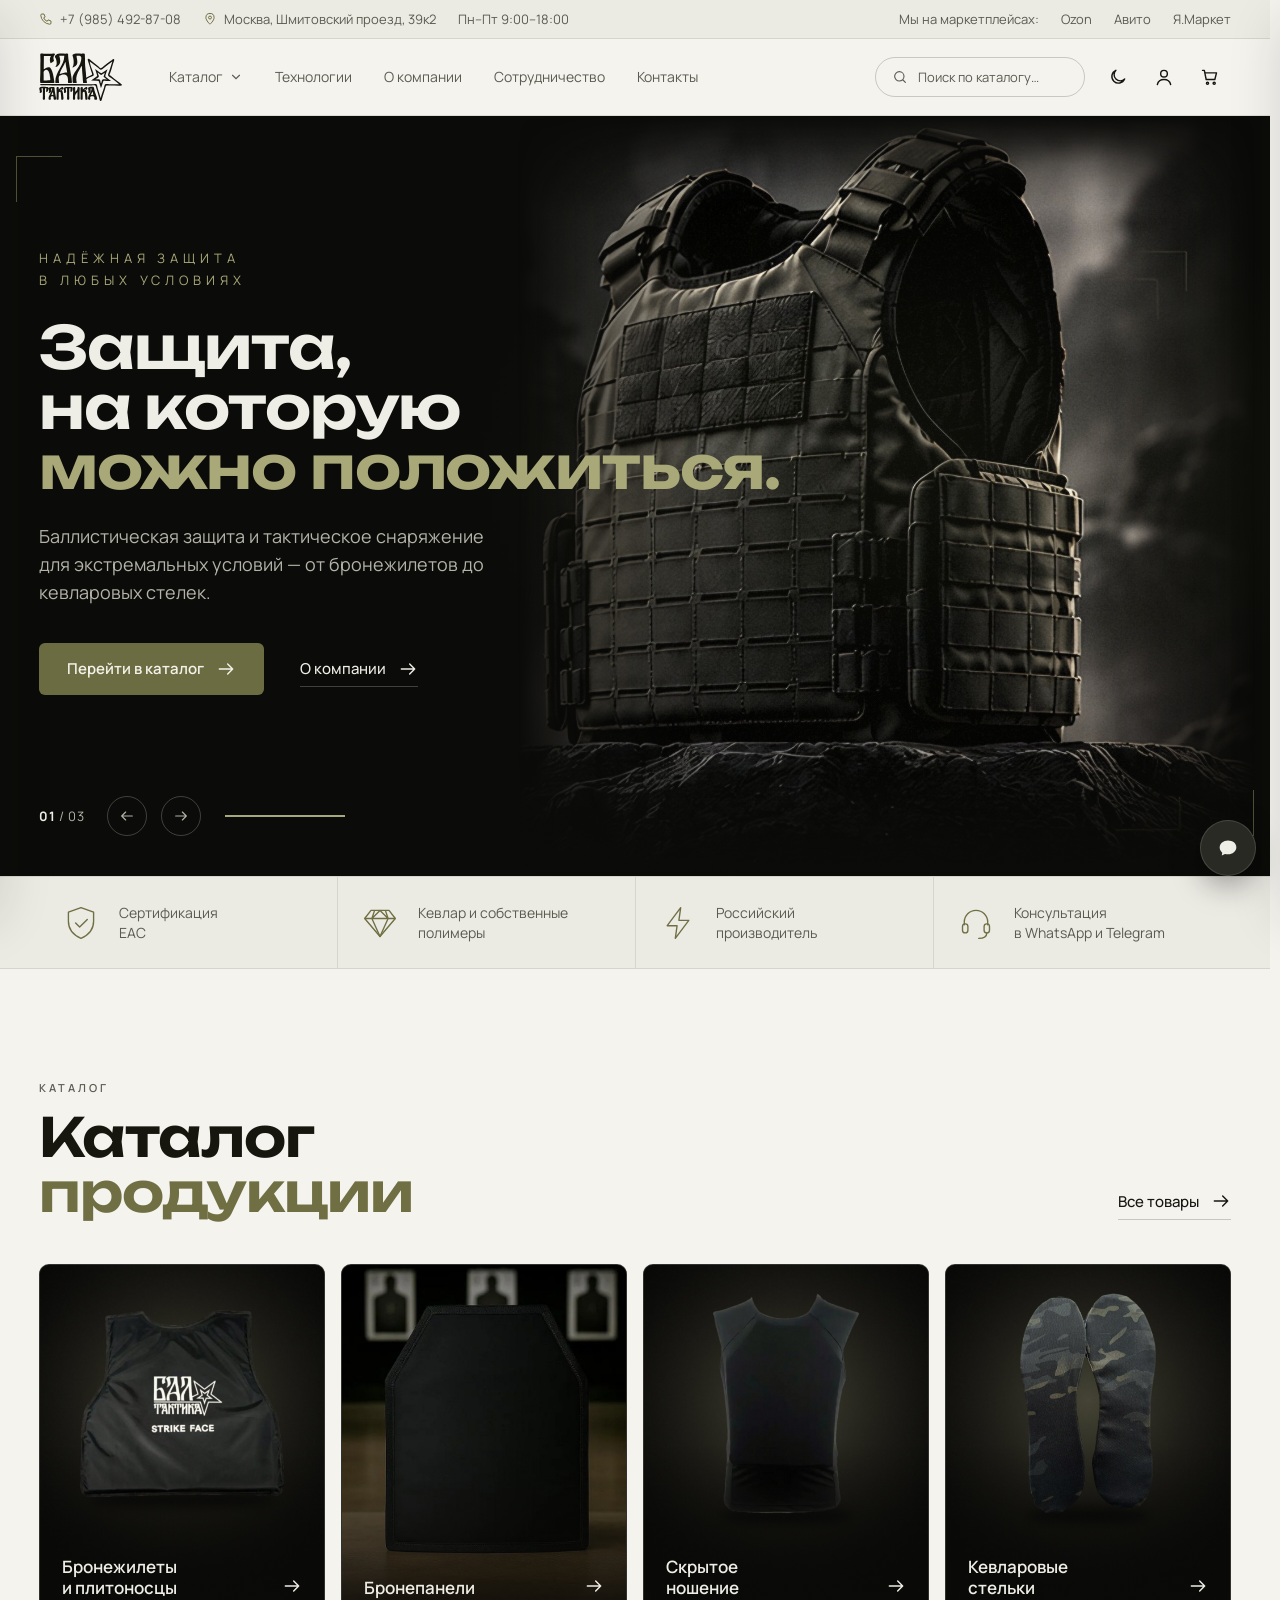
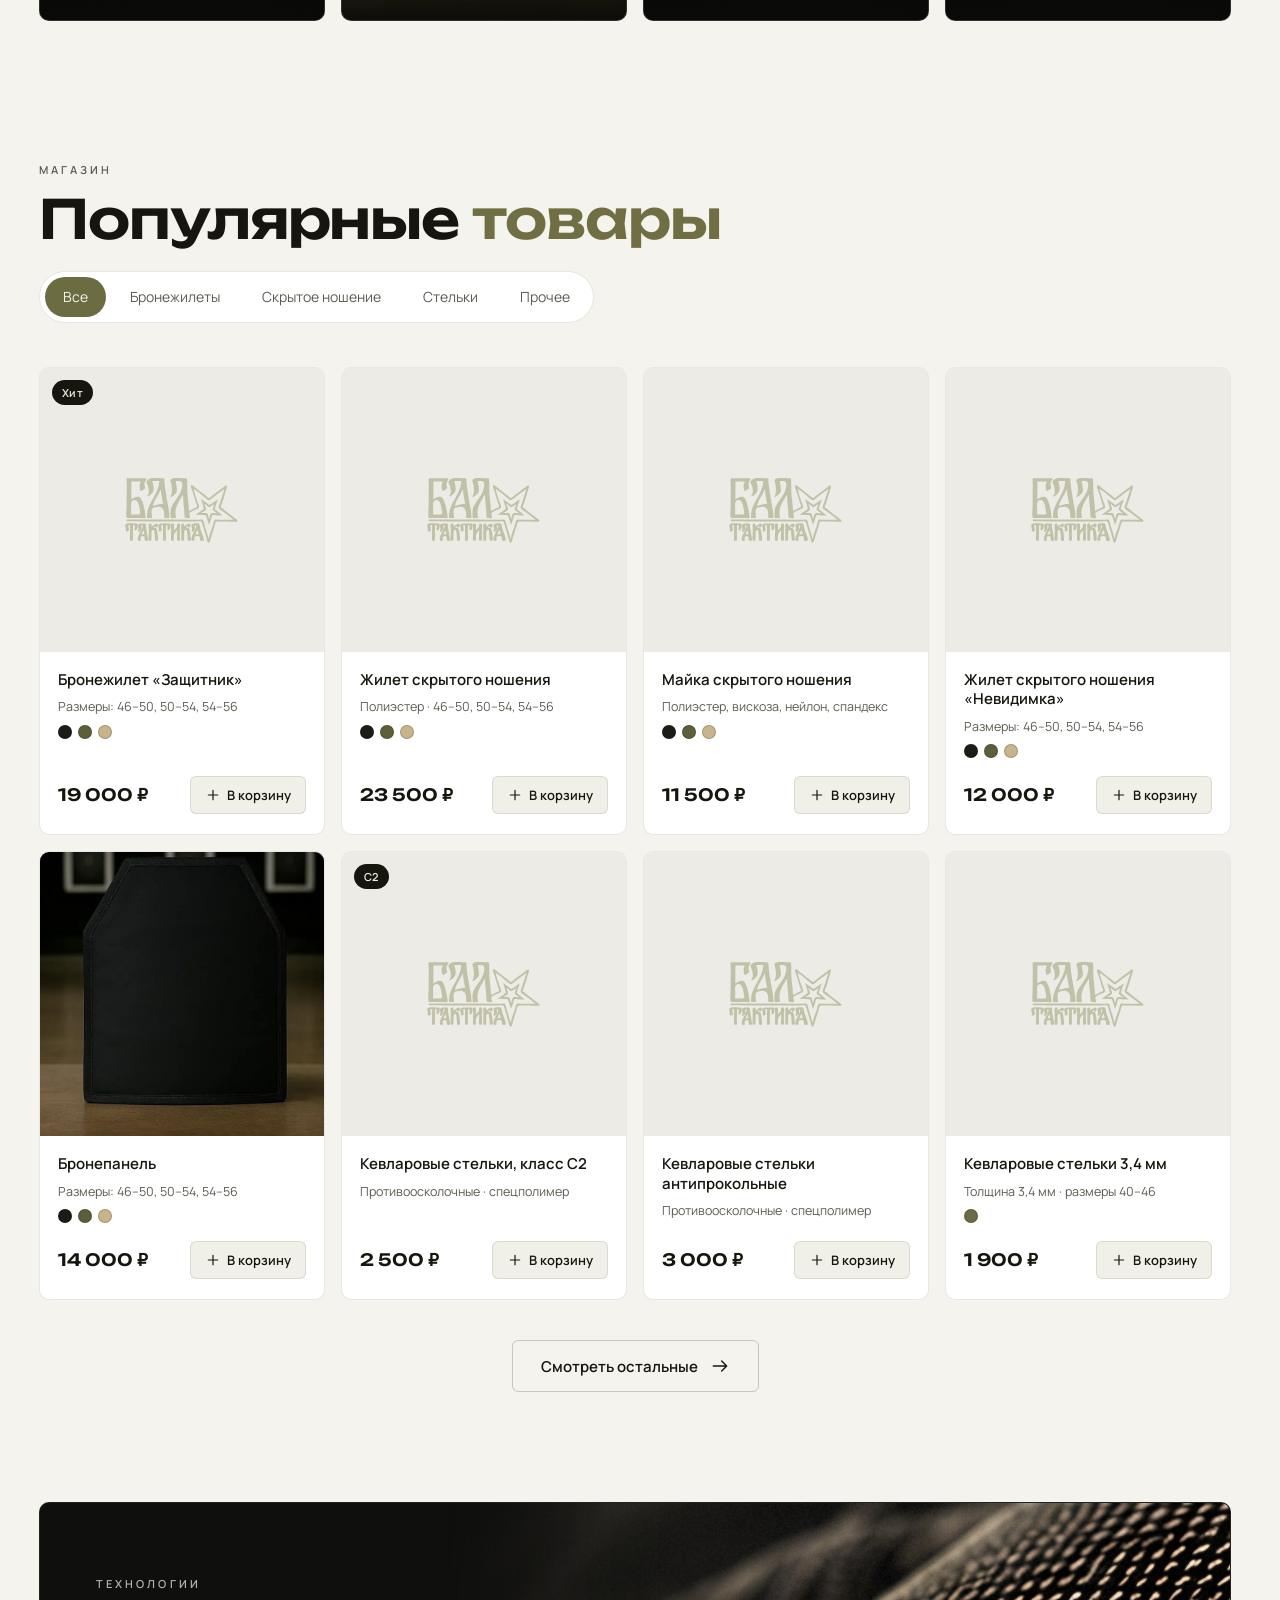
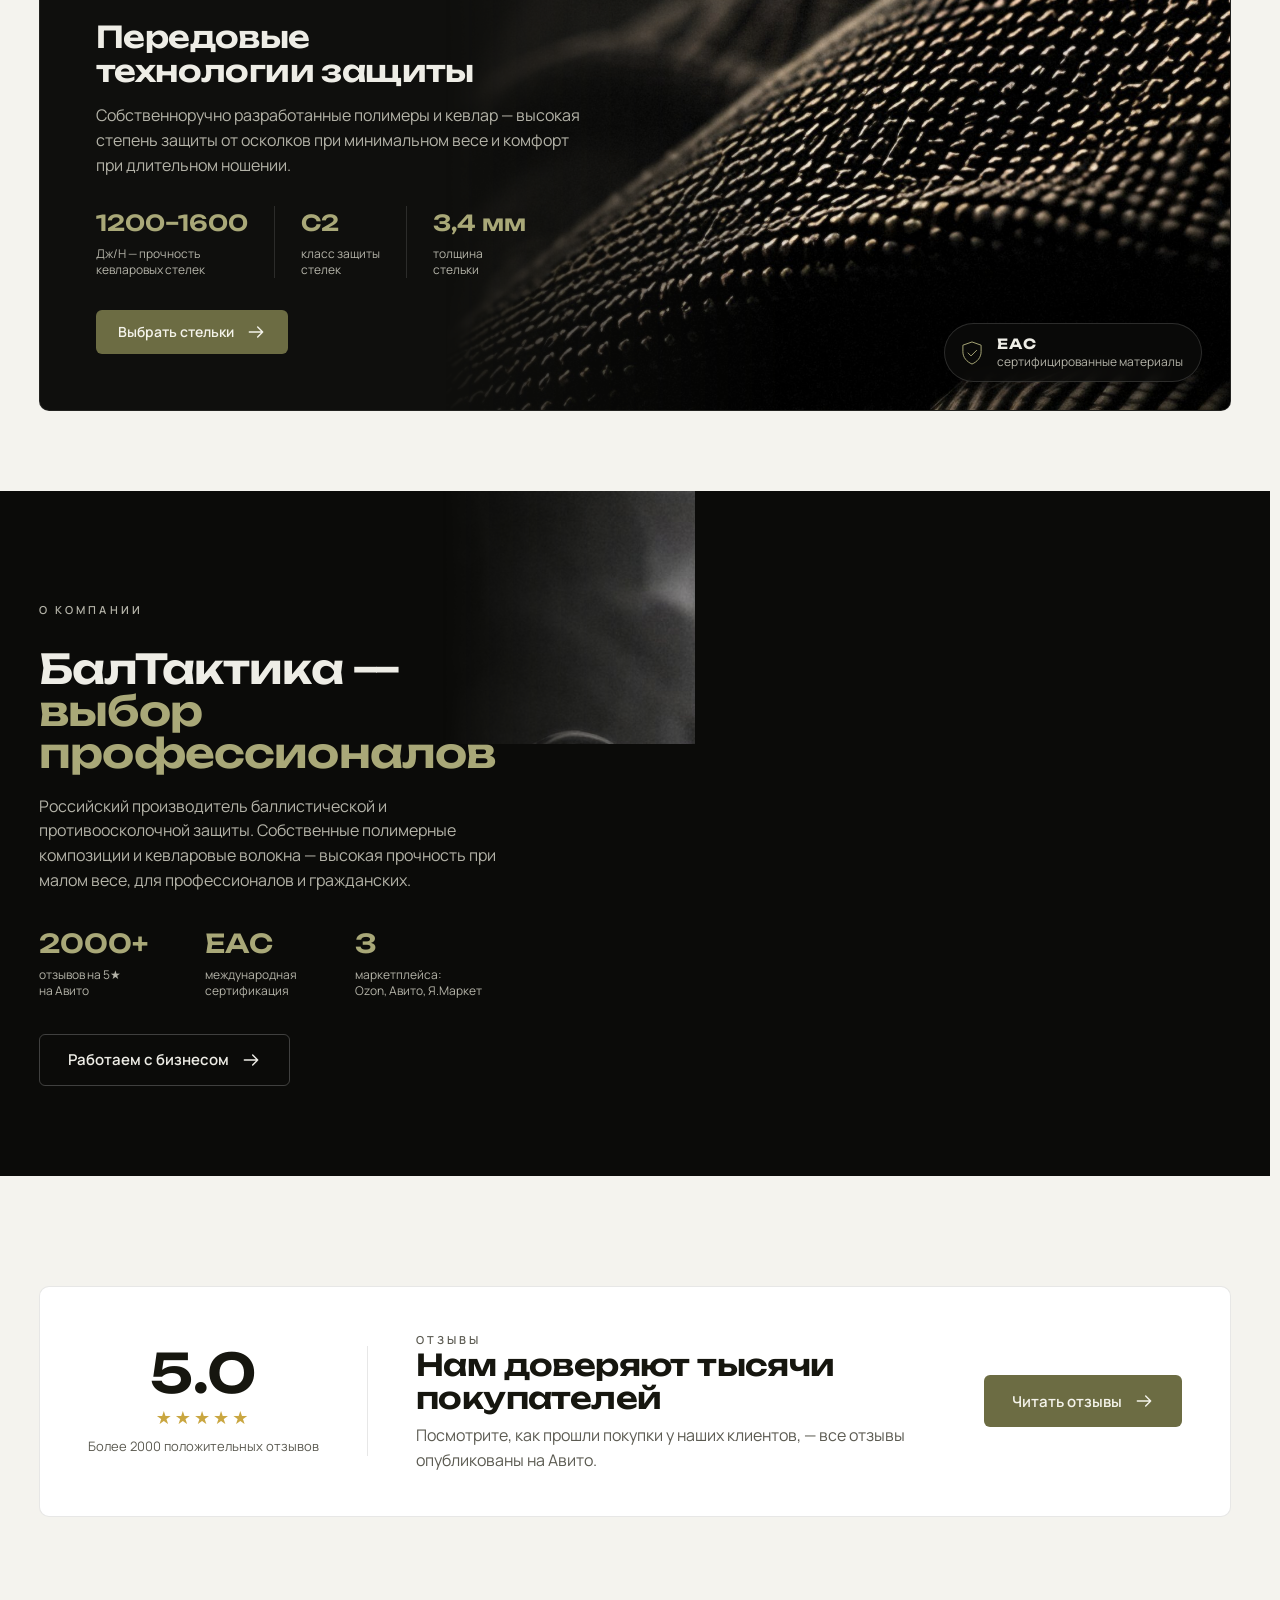
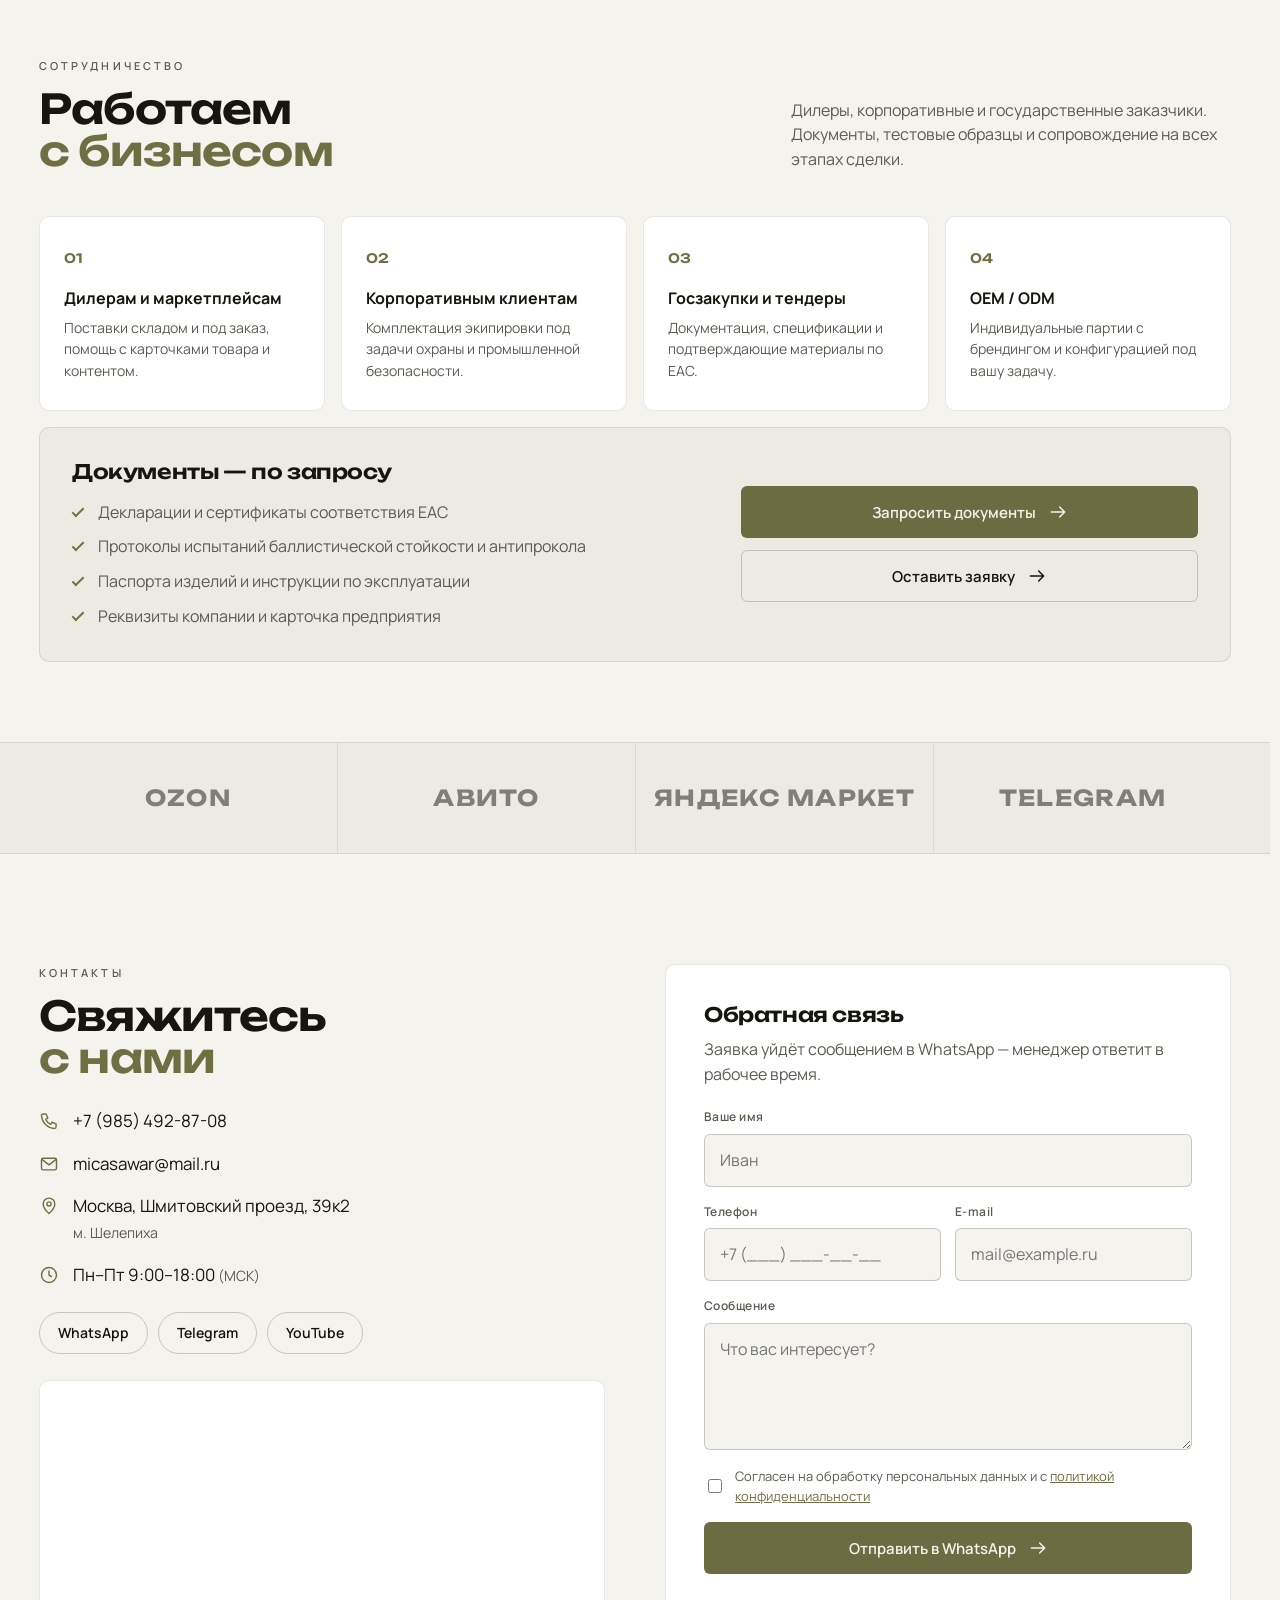
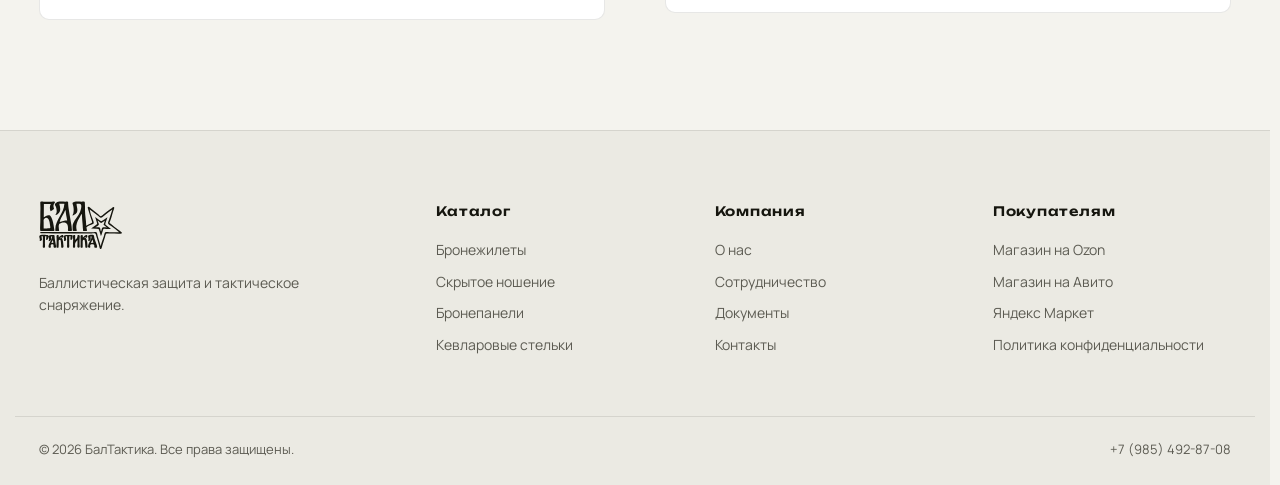
==== commit 8b1d0e8b: "Убраны контентные поп-апы «Узнать больше»: кнопки ведут к стелькам и разделу для бизнеса Co-Authored" ====
--- a/index.html
+++ b/index.html
@@ -254,7 +254,7 @@
           <li><b>C2</b><span>класс защиты<br>стелек</span></li>
           <li><b>3,4 мм</b><span>толщина<br>стельки</span></li>
         </ul>
-        <button class="btn btn--primary btn--sm" data-modal="techModal">Узнать больше <svg class="i"><use href="#i-arrow"/></svg></button>
+        <a href="#products" class="btn btn--primary btn--sm" data-tab-jump="insoles">Выбрать стельки <svg class="i"><use href="#i-arrow"/></svg></a>
       </div>
     </div>
   </div>
@@ -273,7 +273,7 @@
         <div class="stat"><b>EAC</b><span>международная<br>сертификация</span></div>
         <div class="stat"><b>3</b><span>маркетплейса:<br>Ozon, Авито, Я.Маркет</span></div>
       </div>
-      <button class="btn btn--ghost" data-modal="aboutModal">Узнать больше <svg class="i"><use href="#i-arrow"/></svg></button>
+      <a href="#coop" class="btn btn--ghost">Работаем с бизнесом <svg class="i"><use href="#i-arrow"/></svg></a>
     </div>
   </div>
 </section>
@@ -517,30 +517,6 @@
   </div>
 </div>
 
-<!-- Info modals -->
-<div class="modal" id="techModal" role="dialog" aria-modal="true" aria-label="Технологии">
-  <div class="modal__box">
-    <button class="icon-btn modal__close" data-close aria-label="Закрыть"><svg class="i"><use href="#i-x"/></svg></button>
-    <p class="eyebrow">Технологии</p>
-    <h3 class="h4">Противоосколочная защита для экстремальных условий</h3>
-    <ul class="ticks">
-      <li>Высокая степень защиты от осколков и пуль</li>
-      <li>Лёгкий вес для повышенной мобильности</li>
-      <li>Удобство и комфорт при длительном ношении</li>
-      <li>Скрытое ношение для тактических операций</li>
-      <li>Прочные и долговечные материалы</li>
-    </ul>
-  </div>
-</div>
-<div class="modal" id="aboutModal" role="dialog" aria-modal="true" aria-label="О компании">
-  <div class="modal__box">
-    <button class="icon-btn modal__close" data-close aria-label="Закрыть"><svg class="i"><use href="#i-x"/></svg></button>
-    <p class="eyebrow">О компании</p>
-    <h3 class="h4">BalTactics — инновации в каждом изделии</h3>
-    <p class="muted">Компания специализируется на передовых кевларовых стельках и средствах индивидуальной защиты. Уникальная технология на основе собственноручно разработанных полимеров и кевлара обеспечивает прочность 1200–1600 Дж/Н. Все материалы прошли сертификацию EAC.</p>
-    <p class="muted">Мы не просто следуем тенденциям — мы создаём их, постоянно исследуя новые возможности.</p>
-  </div>
-</div>
 
 <div class="toast" id="toast" role="status" aria-live="polite"></div>
 
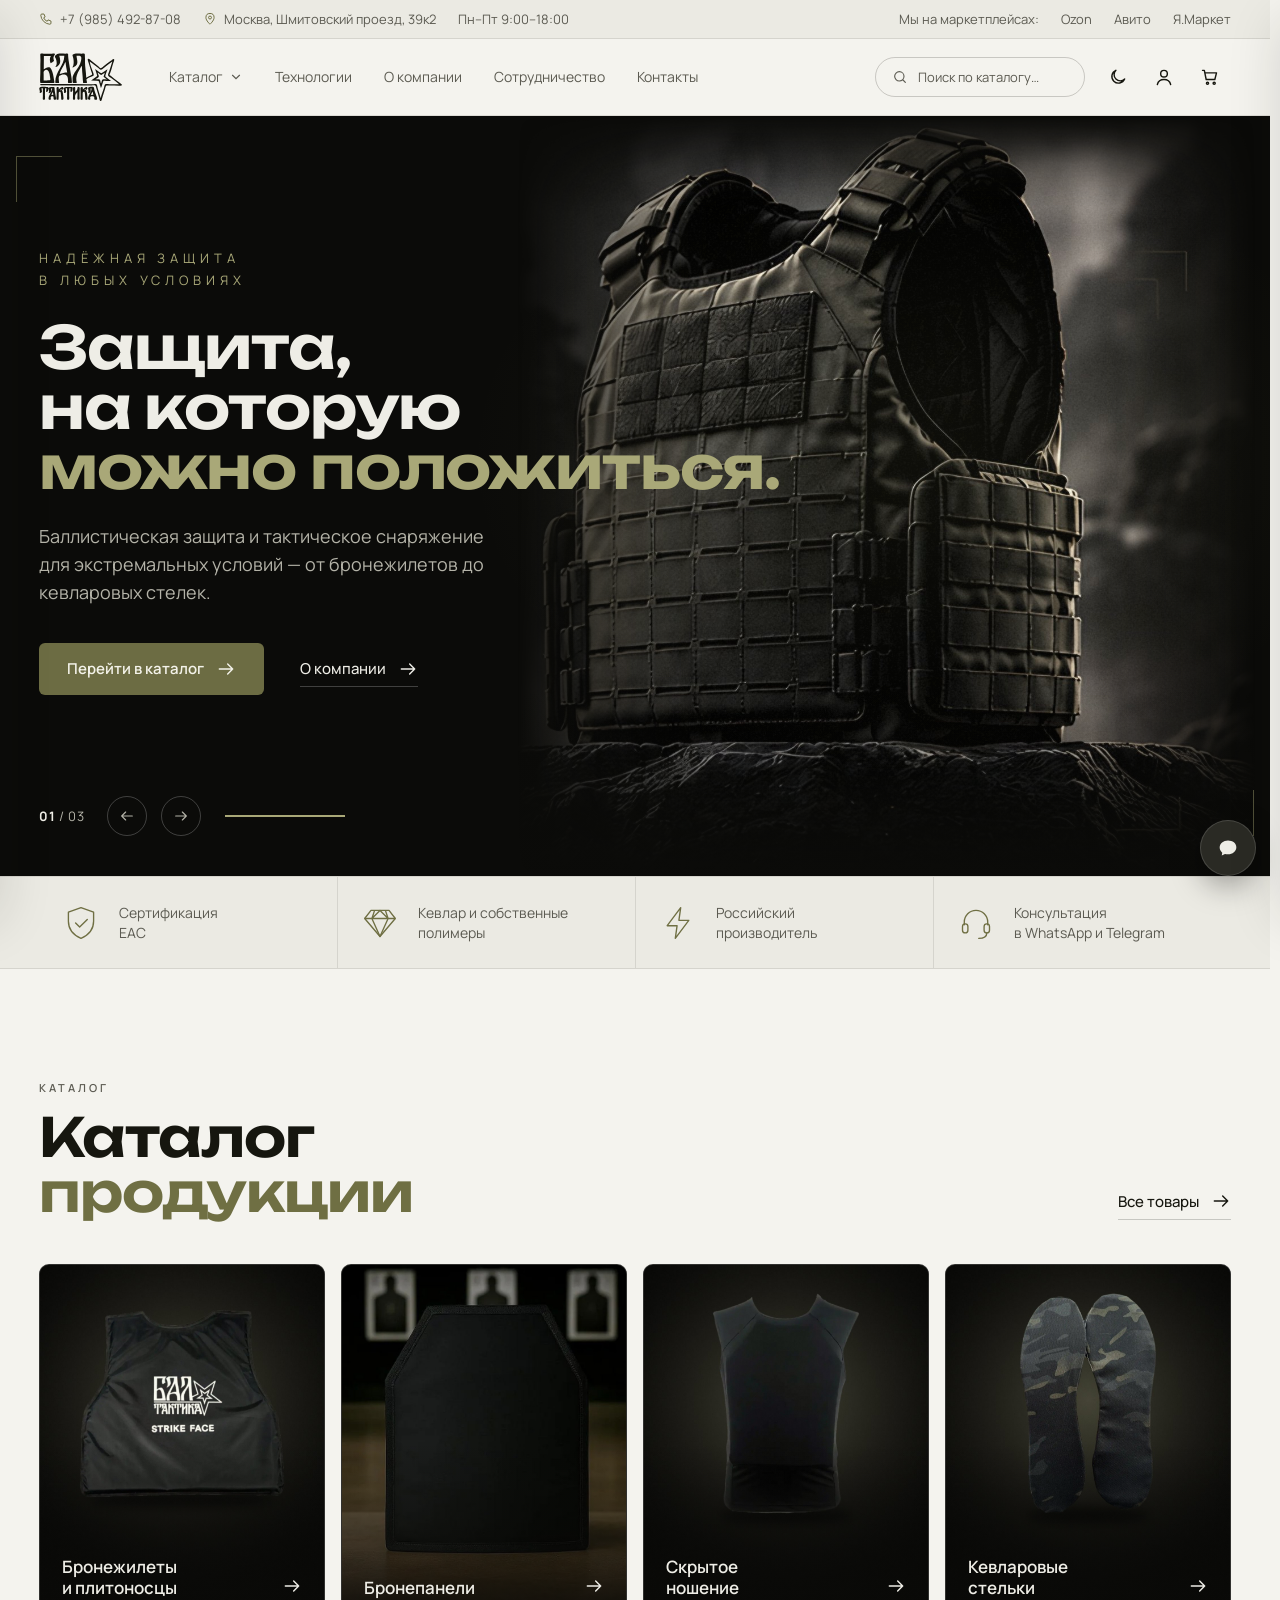
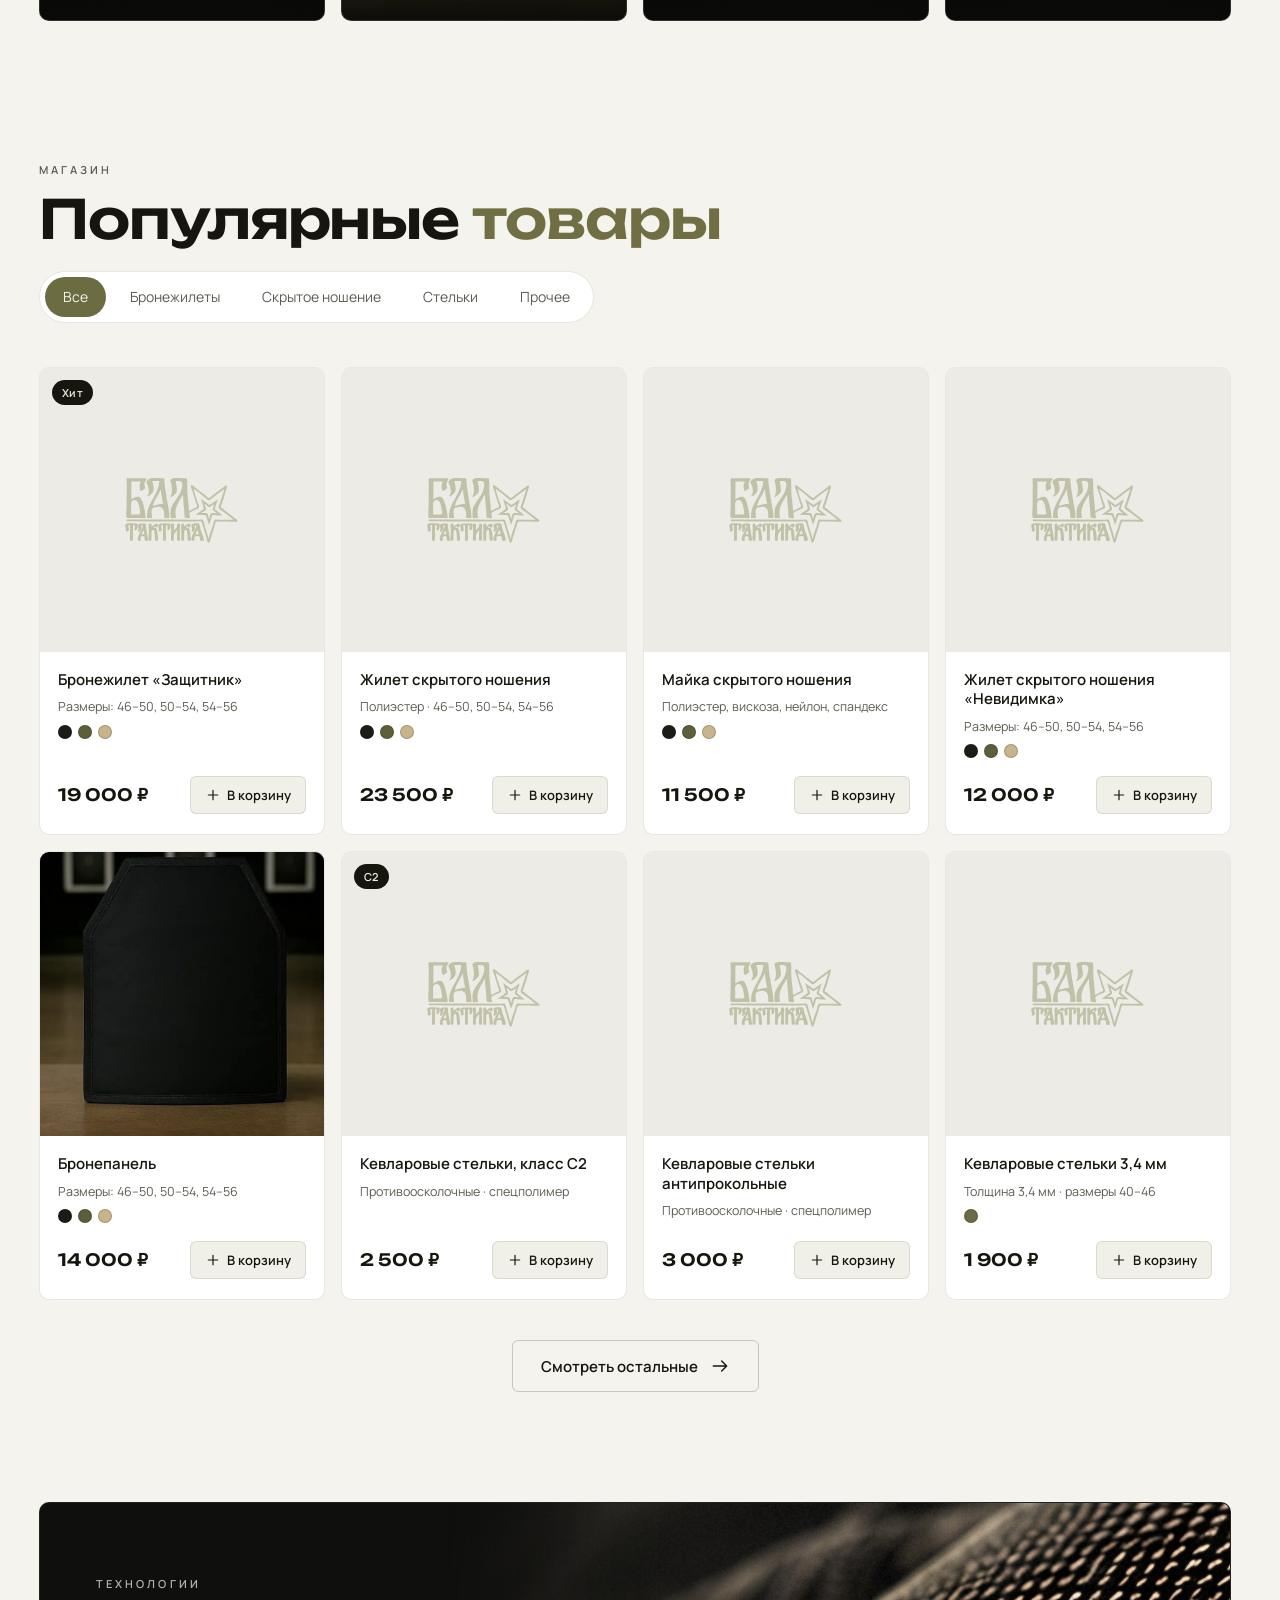
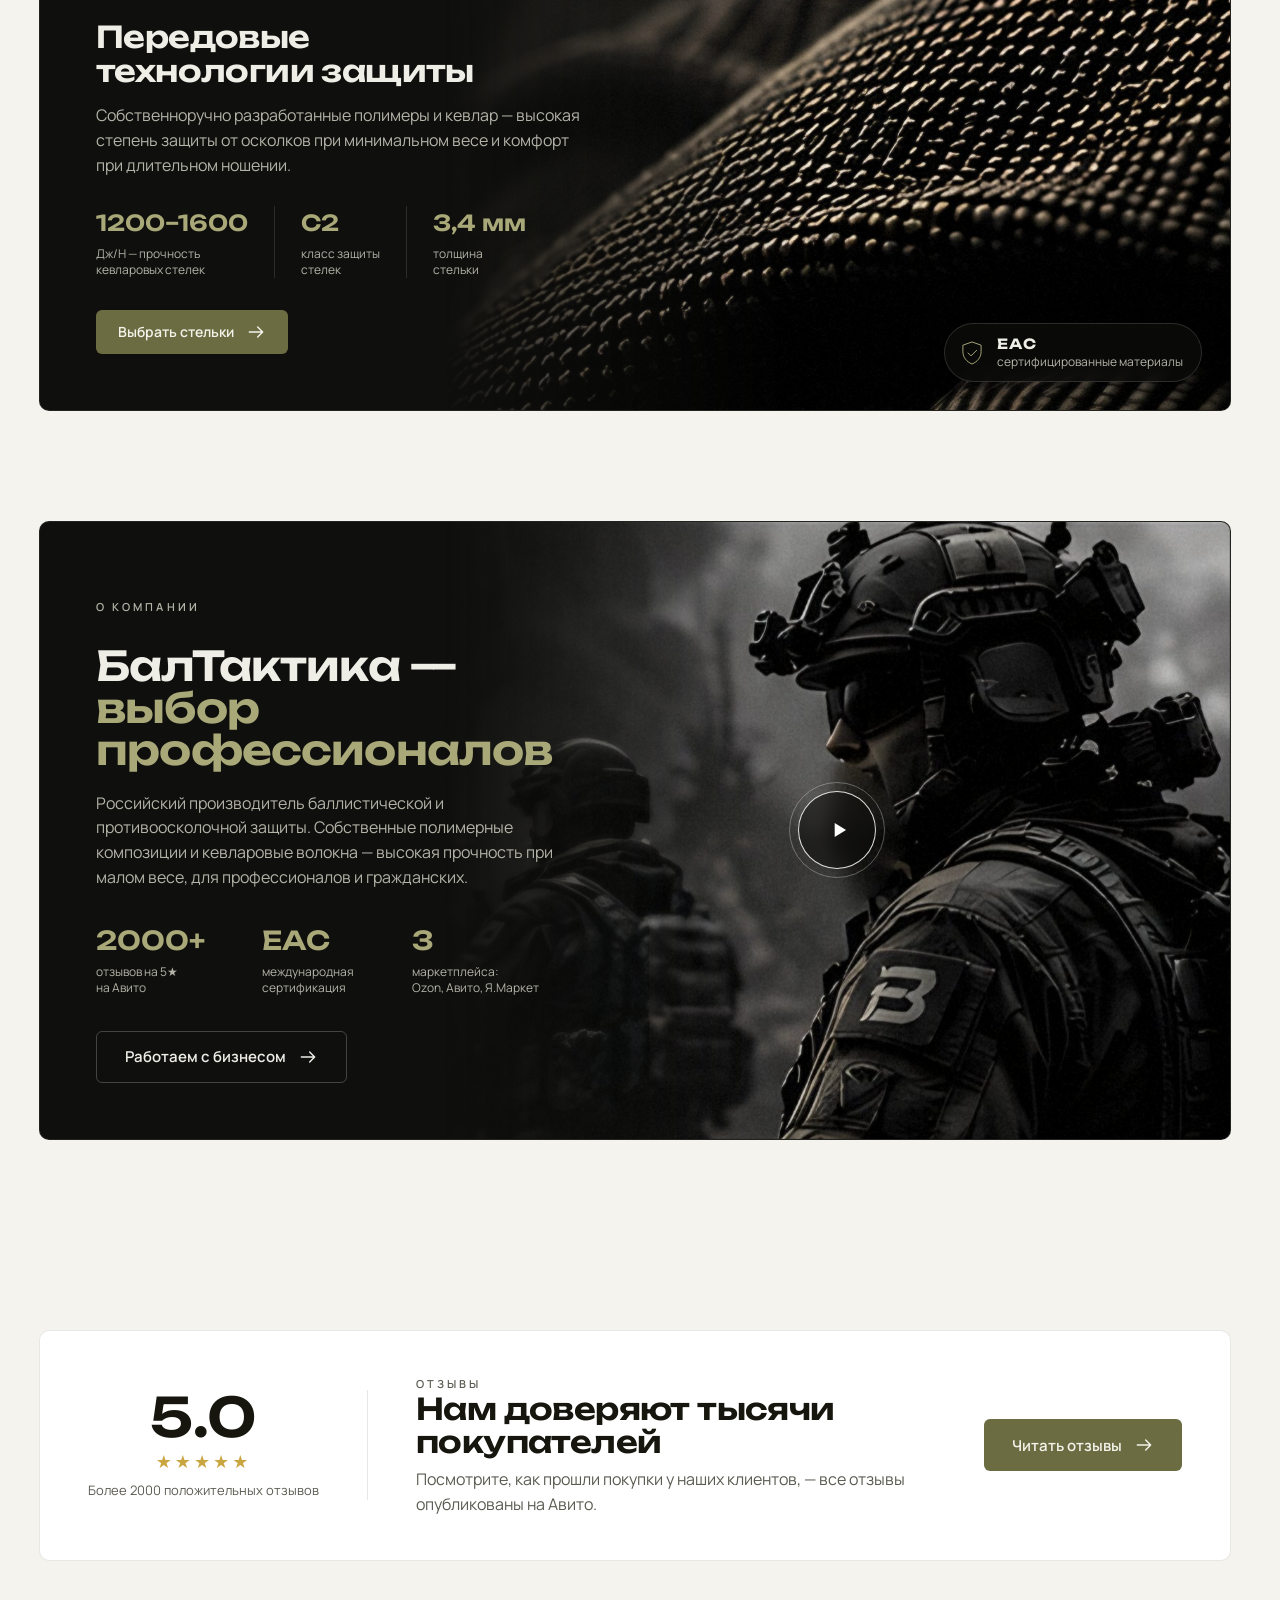
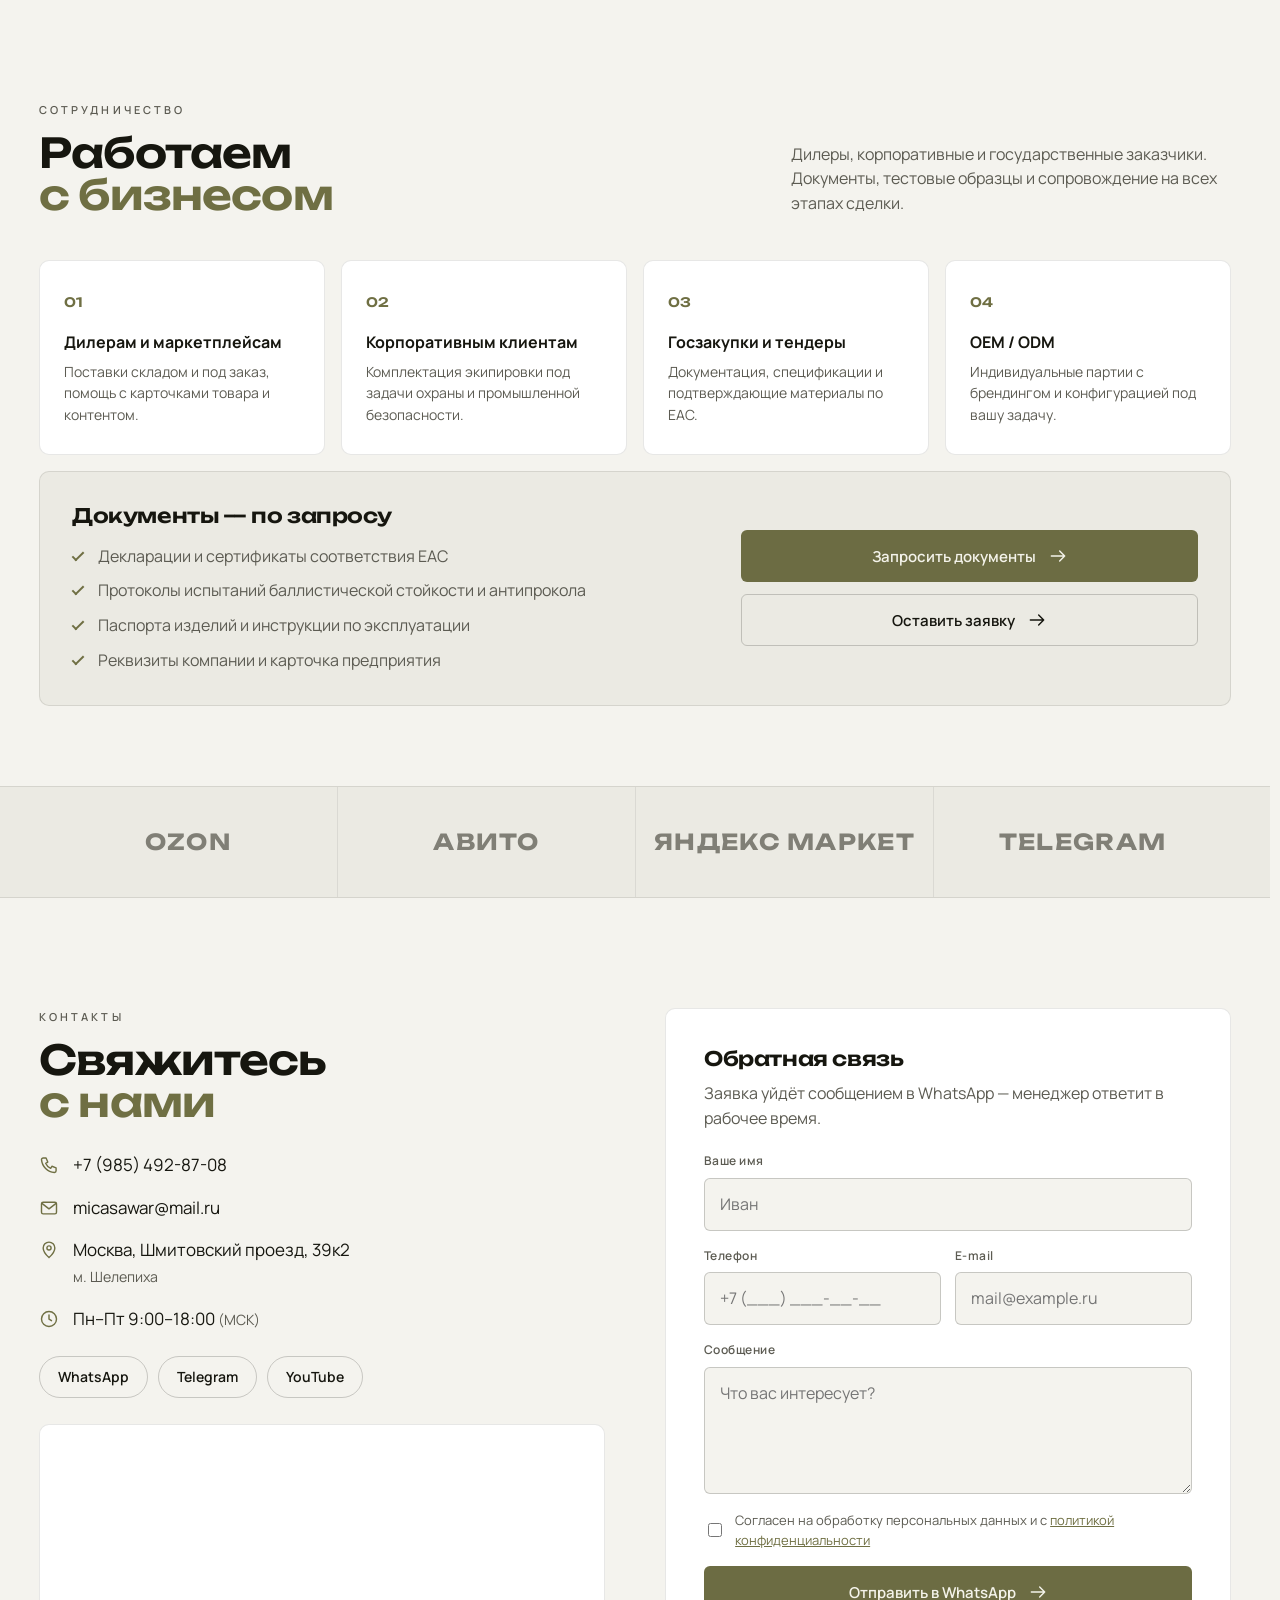
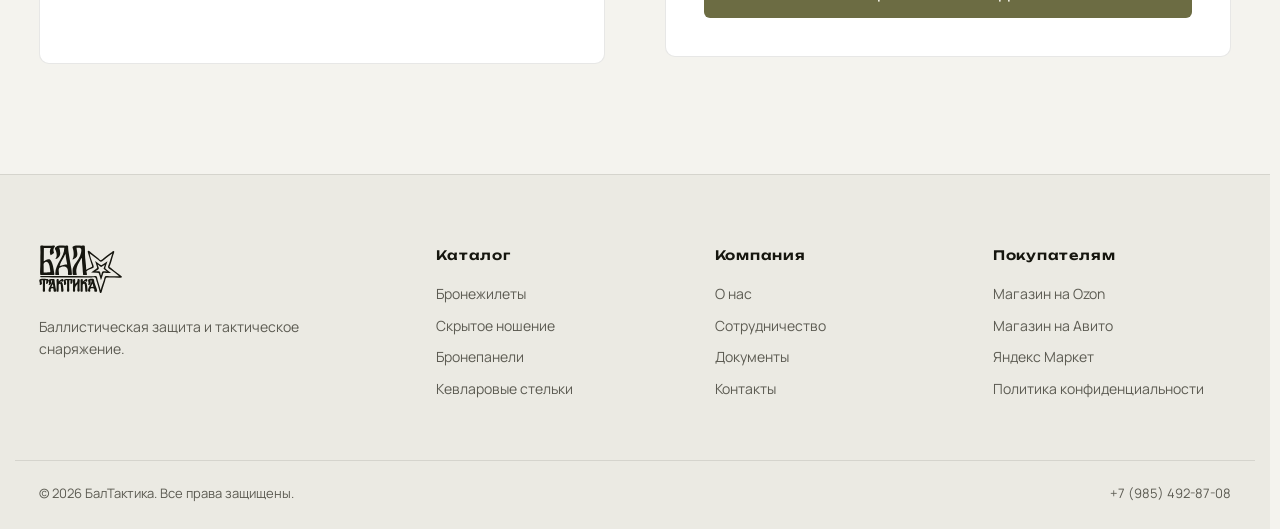
==== commit d00ae50e: "Блок «О компании» в той же сетке, что и «Технологии» Co-Authored-By: Claude Opus 5.5 <noreply@anthro" ====
--- a/index.html
+++ b/index.html
@@ -261,9 +261,10 @@
 </section>
 
 <!-- ============ ABOUT ============ -->
-<section class="about" id="about">
-  <div class="about__media"><button class="play" id="playBtn" aria-label="Смотреть видео"><svg class="i"><use href="#i-play"/></svg></button></div>
-  <div class="container about__inner">
+<section class="section section--tight" id="about">
+  <div class="container">
+   <div class="about">
+    <div class="about__media"><button class="play" id="playBtn" aria-label="Смотреть видео"><svg class="i"><use href="#i-play"/></svg></button></div>
     <div class="about__content">
       <p class="eyebrow">О компании</p>
       <h2 class="h2 h2--sm">БалТактика —<br><em>выбор профессионалов</em></h2>
@@ -275,6 +276,7 @@
       </div>
       <a href="#coop" class="btn btn--ghost">Работаем с бизнесом <svg class="i"><use href="#i-arrow"/></svg></a>
     </div>
+   </div>
   </div>
 </section>
 
--- a/assets/css/style.css
+++ b/assets/css/style.css
@@ -397,31 +397,27 @@
 .tech__badge b { display: block; font-family: var(--font-display); font-size: 14px; letter-spacing: .1em; color: var(--text); margin-bottom: 2px; }
 
 /* О компании */
-.about { position: relative; overflow: hidden; background: #0b0b09; color: var(--text); }
+.about {
+  position: relative; overflow: hidden; isolation: isolate;
+  display: flex; align-items: center;
+  padding: 56px; min-height: 480px;
+  border-radius: var(--radius-lg); border: 1px solid rgba(255,255,255,.08);
+  background: #0f0f0d; color: var(--text);
+}
 .about__media {
-  position: absolute; top: 0; bottom: 0; z-index: 1;
-  right: max(0px, calc((100% - var(--container)) / 2));
-  width: min(880px, 64%);
+  position: absolute; z-index: -1; top: 0; right: 0; bottom: 0; width: 66%;
   background: url("../img/about.jpg") 40% center / cover no-repeat;
-  -webkit-mask-image: linear-gradient(90deg, transparent, #000 32%);
-          mask-image: linear-gradient(90deg, transparent, #000 32%);
-}
-@media (min-width: 1300px) {
-  .about__media {
-    -webkit-mask-image: linear-gradient(90deg, transparent, #000 30%, #000 80%, transparent);
-            mask-image: linear-gradient(90deg, transparent, #000 30%, #000 80%, transparent);
-  }
-}
-.about__inner { z-index: 2; pointer-events: none; }
-.about__inner > * { pointer-events: auto; }
-.about__inner { position: relative; display: flex; align-items: center; min-height: 520px; padding-top: 90px; padding-bottom: 90px; }
+  -webkit-mask-image: linear-gradient(90deg, transparent, #000 40%);
+          mask-image: linear-gradient(90deg, transparent, #000 40%);
+}
+.about__media .play { z-index: 2; }
 .about__content { max-width: 470px; }
 .about__content > p { color: var(--text-2); margin: 20px 0 30px; }
 .stats { display: grid; grid-template-columns: repeat(3, auto); gap: 30px; margin-bottom: 34px; }
 .stat b { display: block; font-family: var(--font-display); font-size: 26px; font-weight: 600; color: var(--accent); }
 .stat span { font-size: 12px; color: var(--text-2); line-height: 1.35; display: block; margin-top: 4px; }
 .play {
-  position: absolute; left: 48%; top: 50%; transform: translate(-50%, -50%);
+  position: absolute; left: 50%; top: 50%; transform: translate(-50%, -50%);
   width: 78px; height: 78px; border-radius: 50%;
   display: grid; place-items: center;
   background: rgba(14,14,12,.55); border: 1.5px solid rgba(255,255,255,.85); color: #fff;
@@ -629,6 +625,8 @@
   .contacts { grid-template-columns: 1fr; gap: 40px; }
   .footer__grid { grid-template-columns: 1fr 1fr; }
   .tech__media { width: 100%; opacity: .45; -webkit-mask-image: none; mask-image: none; }
+  .about__media { width: 100%; -webkit-mask-image: none; mask-image: none; }
+  .about__media::before { content: ""; position: absolute; inset: 0; background: linear-gradient(90deg, rgba(15,15,13,.92) 35%, rgba(15,15,13,.45)); }
 }
 @media (max-width: 760px) {
   :root { --header-h: 64px; }
@@ -664,9 +662,13 @@
   .tech__list b { font-size: 18px; }
   .tech__badge { left: 22px; right: auto; bottom: 22px; }
   .tech__media { opacity: .22; }
-  .about__media { width: 100%; right: 0; -webkit-mask-image: linear-gradient(0deg, transparent 15%, #000 75%); mask-image: linear-gradient(0deg, transparent 15%, #000 75%); }
+  .about { padding: 34px 22px; }
+  .about__media { width: 100%; -webkit-mask-image: linear-gradient(0deg, transparent 15%, #000 75%); mask-image: linear-gradient(0deg, transparent 15%, #000 75%); }
   .about__media::before { content: ""; position: absolute; inset: 0; background: rgba(11,11,9,.5); }
-  .play { left: auto; right: 24px; top: 70px; transform: none; width: 62px; height: 62px; z-index: 3; }
+  .play { left: auto; top: auto; right: 22px; bottom: 34px; transform: none; width: 56px; height: 56px; z-index: 3; }
+  .h2--sm { font-size: 25px; }
+  .stats { gap: 10px; }
+  .stat span { font-size: 11px; }
   .play:hover { transform: scale(1.08); }
   .stats { grid-template-columns: repeat(3, 1fr); gap: 14px; }
   .stat b { font-size: 20px; }
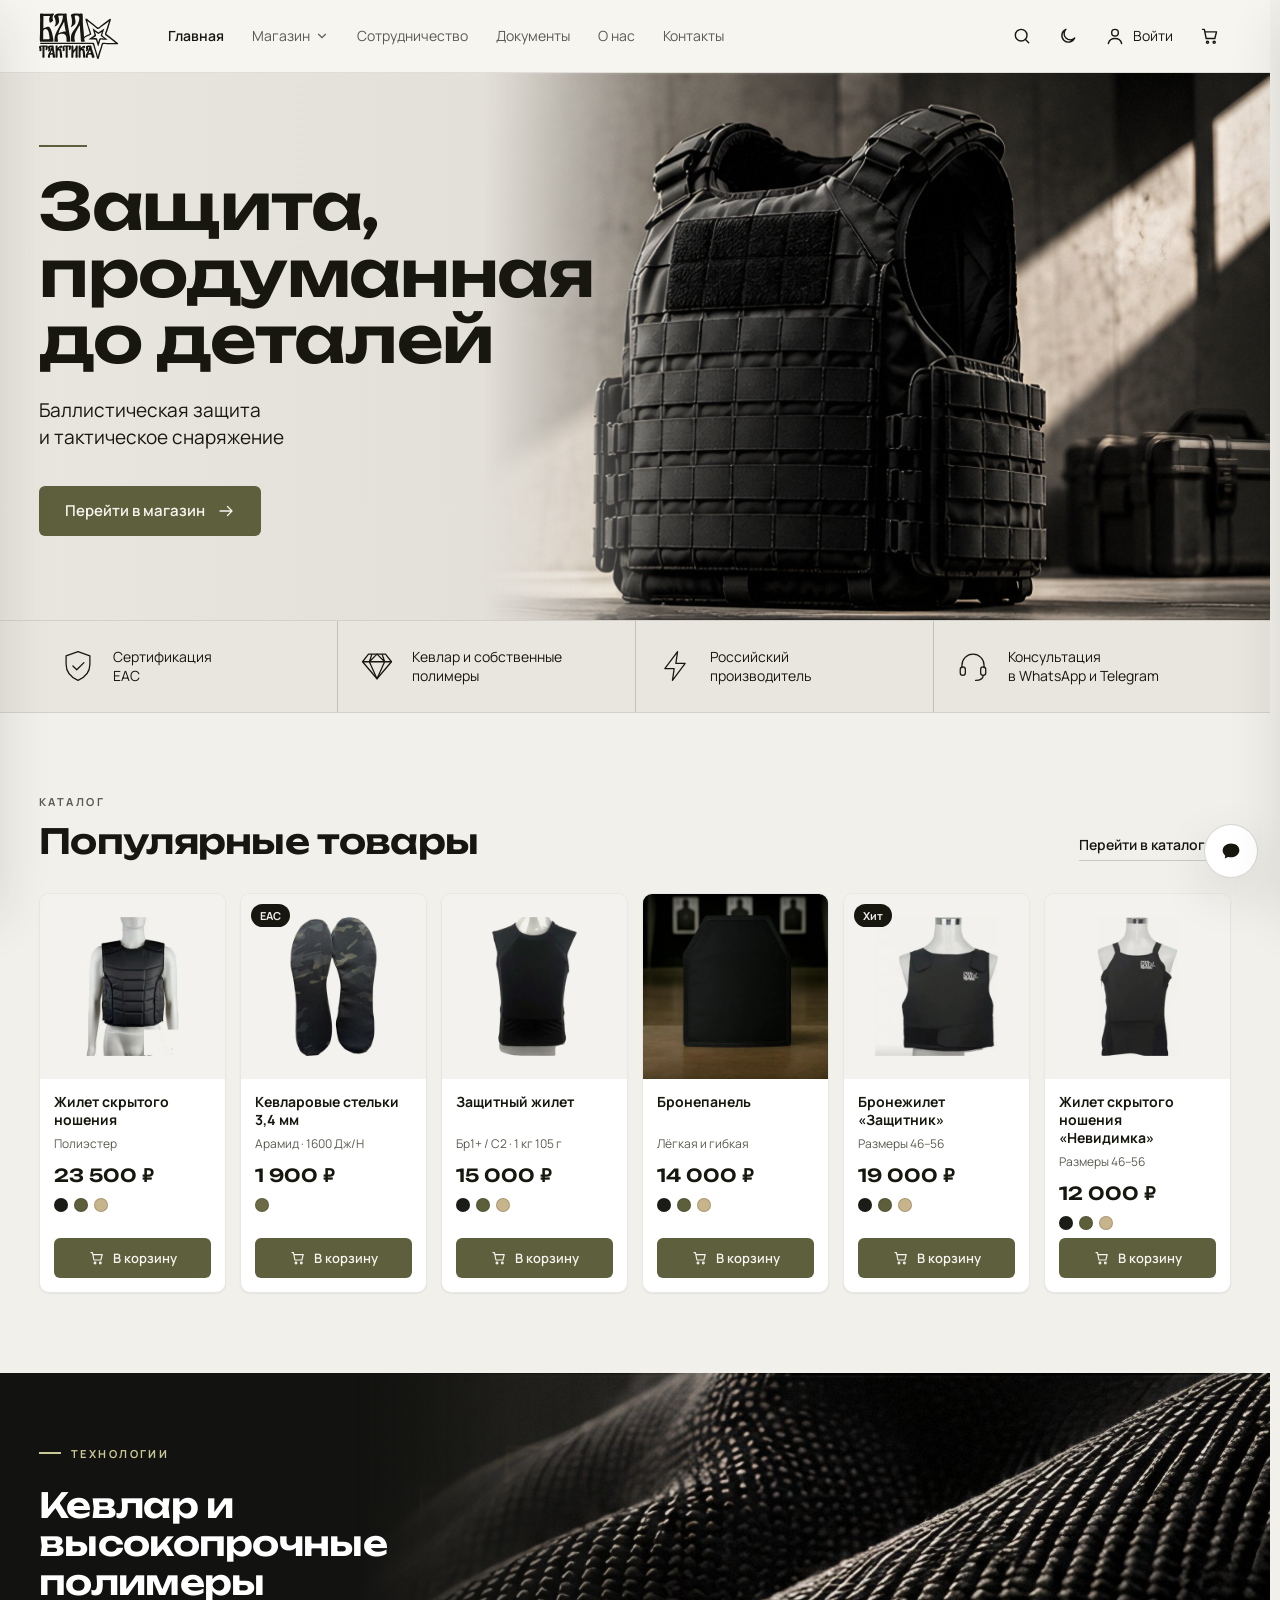
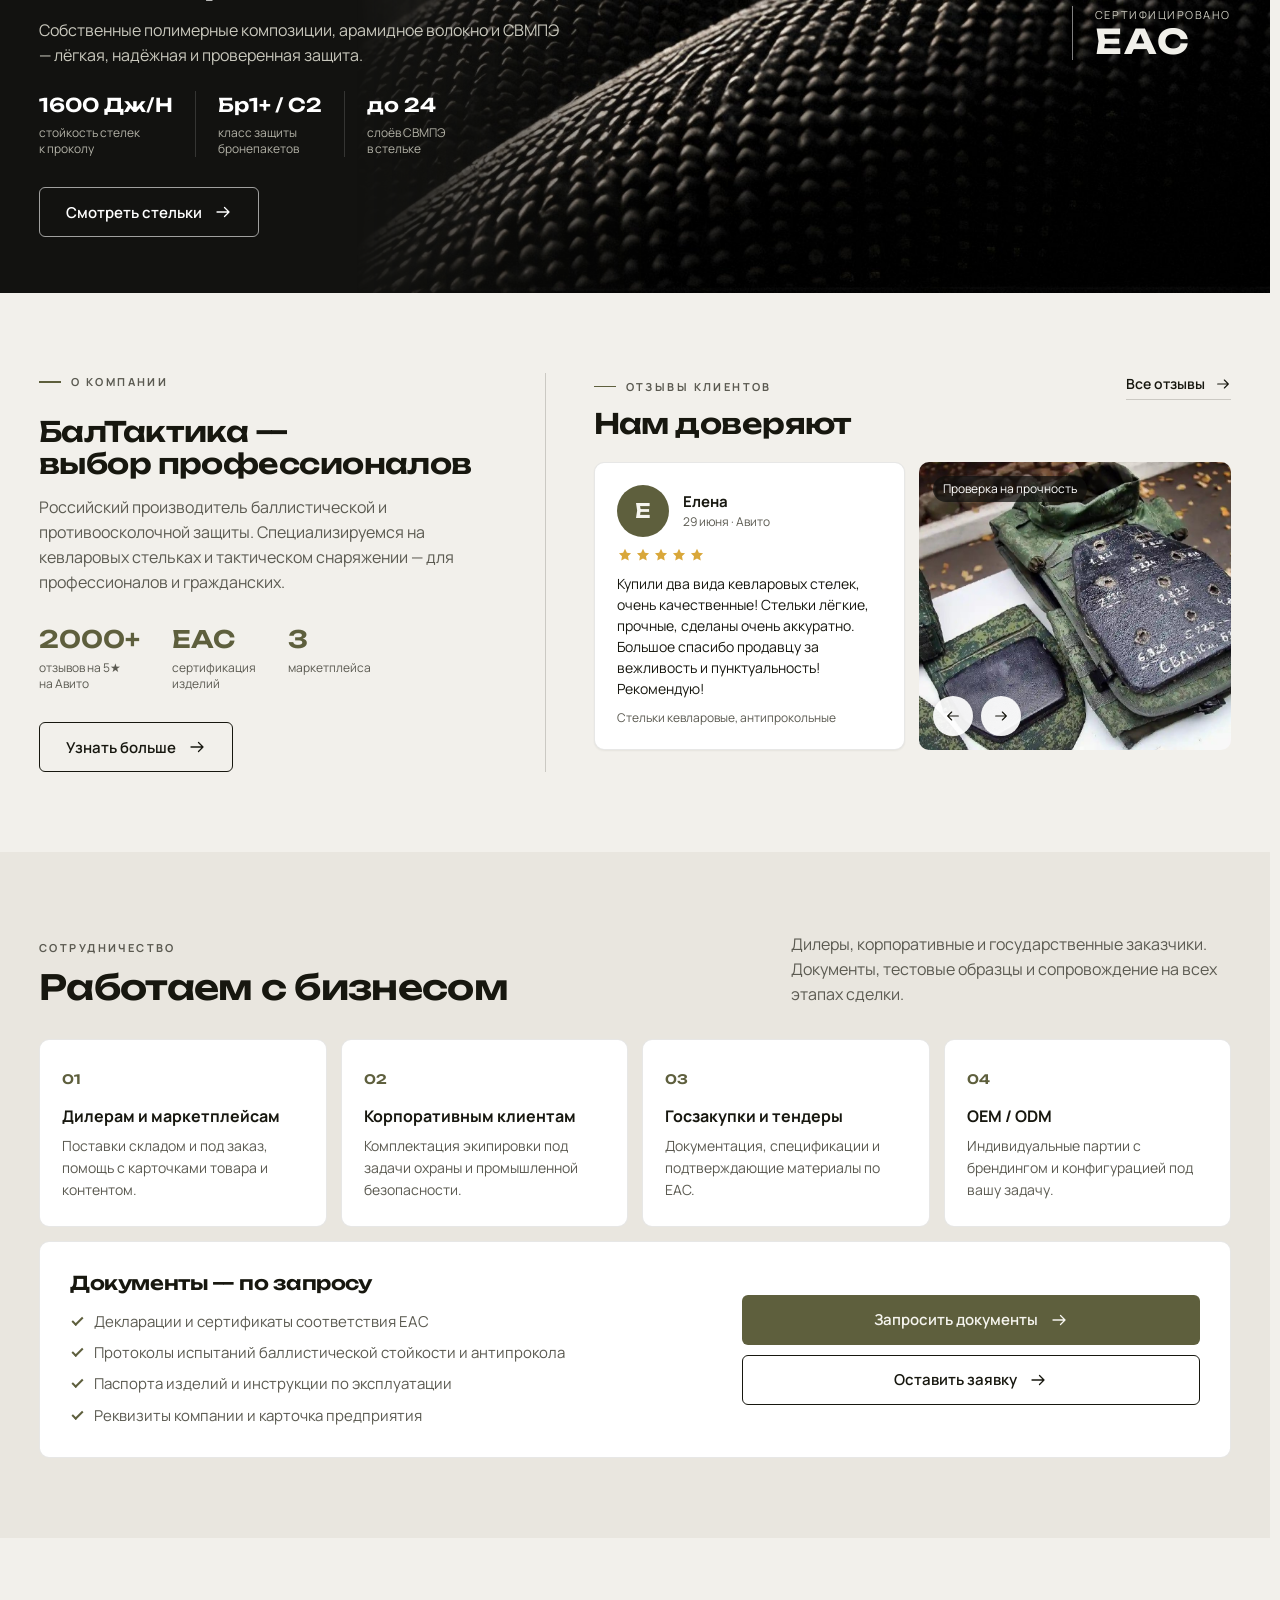
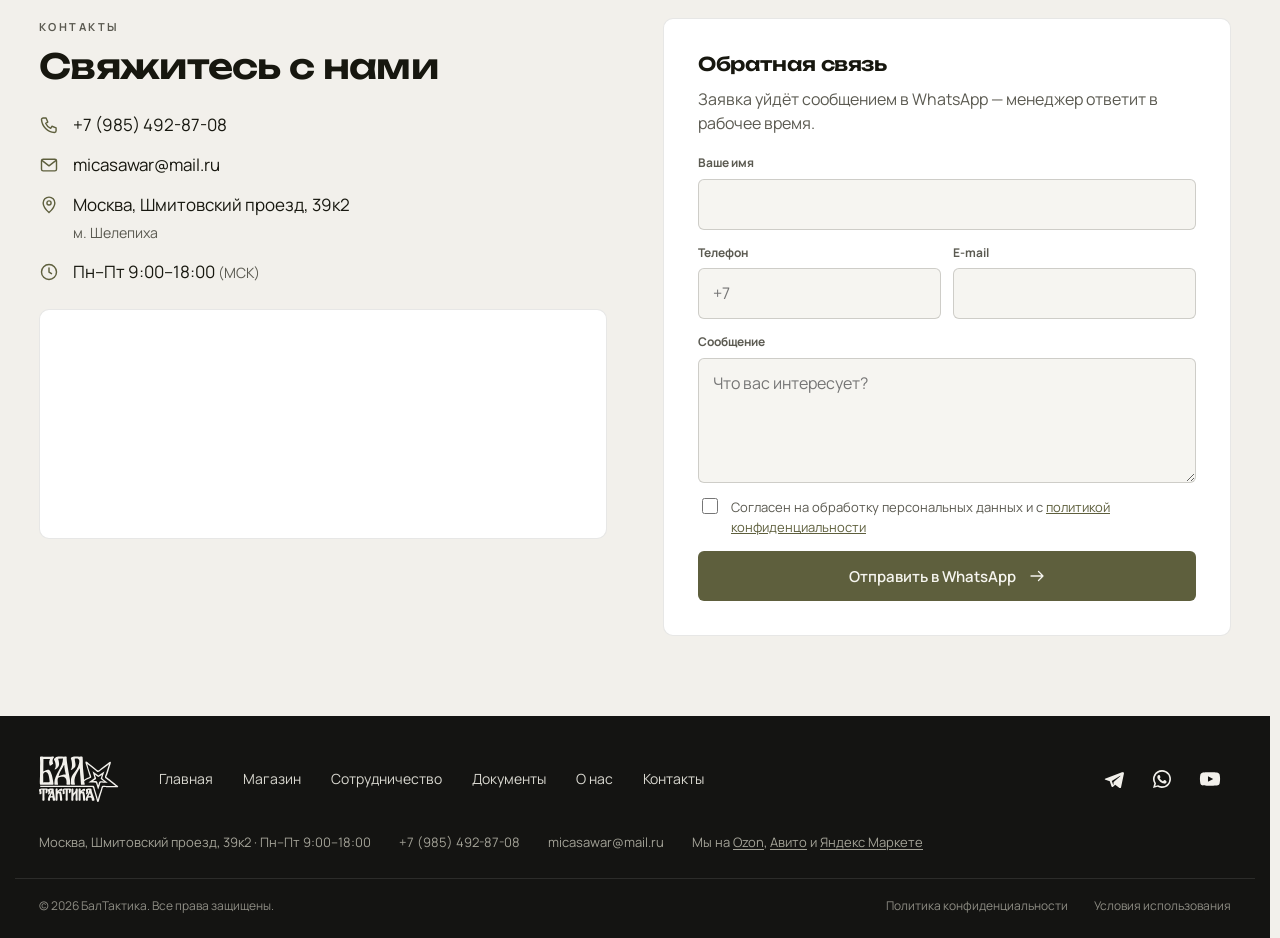
==== commit 17daa805: "Редизайн по новому макету: светлая тема по умолчанию + тёмная, страница магазина, реальные товары, ф" ====
--- a/index.html
+++ b/index.html
@@ -1,181 +1,90 @@
 <!DOCTYPE html>
-<html lang="ru" data-theme="dark">
+<html lang="ru" data-theme="light">
 <head>
   <meta charset="UTF-8">
   <meta name="viewport" content="width=device-width, initial-scale=1">
   <title>БалТактика — баллистическая защита и тактическое снаряжение</title>
-  <meta name="description" content="БалТактика: бронежилеты, жилеты скрытого ношения, бронепанели и кевларовые стельки. Сертификация EAC. Москва, доставка по всей России.">
-  <meta name="theme-color" content="#0e0e0c">
-  <link rel="icon" href="assets/img/favicon.svg" type="image/svg+xml">
-  <meta http-equiv="Content-Security-Policy" content="default-src 'self'; script-src 'self' 'unsafe-inline'; style-src 'self' 'unsafe-inline'; img-src 'self' data: https://baltactics.ru; font-src 'self'; frame-src https://yandex.ru; connect-src 'self'; base-uri 'self'; form-action 'self'; object-src 'none'">
+  <meta name="description" content="Российский производитель: бронежилеты, жилеты скрытого ношения, бронепанели и кевларовые стельки. Сертификация EAC. Москва.">
+  <meta name="theme-color" content="#f2f0eb">
+  <meta http-equiv="Content-Security-Policy" content="default-src 'self'; script-src 'self' 'unsafe-inline'; style-src 'self' 'unsafe-inline'; img-src 'self' data:; font-src 'self'; frame-src https://yandex.ru; connect-src 'self'; base-uri 'self'; form-action 'self'; object-src 'none'">
   <meta name="referrer" content="strict-origin-when-cross-origin">
   <link rel="canonical" href="https://topikan.github.io/baltactics/">
   <meta property="og:type" content="website">
   <meta property="og:locale" content="ru_RU">
   <meta property="og:site_name" content="БалТактика">
   <meta property="og:title" content="БалТактика — баллистическая защита и тактическое снаряжение">
-  <meta property="og:description" content="Российский производитель: бронежилеты, жилеты скрытого ношения, бронепанели и кевларовые стельки. Сертификация EAC.">
+  <meta property="og:description" content="Российский производитель: бронежилеты, жилеты скрытого ношения, бронепанели и кевларовые стельки. Сертификация EAC. Москва.">
   <meta property="og:image" content="https://topikan.github.io/baltactics/assets/img/og.jpg">
   <meta name="twitter:card" content="summary_large_image">
+  <link rel="icon" href="assets/img/favicon.svg" type="image/svg+xml">
   <link rel="preload" href="assets/fonts/unbounded-cyrillic-600-normal.woff2" as="font" type="font/woff2" crossorigin>
   <link rel="preload" href="assets/fonts/manrope-cyrillic-400-normal.woff2" as="font" type="font/woff2" crossorigin>
   <link rel="stylesheet" href="assets/css/fonts.css">
+  <link rel="stylesheet" href="assets/css/style.css">
+  <script>
+    (function(){try{var t=localStorage.getItem('bt-theme');if(t!=='dark'&&t!=='light'){t=matchMedia('(prefers-color-scheme: dark)').matches?'dark':'light'}document.documentElement.setAttribute('data-theme',t)}catch(e){}})();
+  </script>
   <script type="application/ld+json">
   {"@context":"https://schema.org","@type":"Store","name":"БалТактика","alternateName":"BalTactics","description":"Российский производитель баллистической и противоосколочной защиты: кевларовые стельки и тактическое снаряжение.","url":"https://baltactics.ru/","telephone":"+7-985-492-87-08","email":"micasawar@mail.ru","address":{"@type":"PostalAddress","streetAddress":"Шмитовский проезд, 39к2","addressLocality":"Москва","addressCountry":"RU"},"openingHours":"Mo-Fr 09:00-18:00","sameAs":["https://t.me/BalTactics","https://www.ozon.ru/seller/baltaktika-baltactics-1356784/","https://www.avito.ru/brands/i1352211/all?sellerId=21a1eb8fa65629a7a272736a3c88fd65","https://market.yandex.ru/business--mi-casa-moi-dom/58319533","https://youtube.com/@mi_casa_home"]}
   </script>
-  <link rel="stylesheet" href="assets/css/style.css">
-  <script>
-    (function(){try{var t=localStorage.getItem('bt-theme');if(!t){t=matchMedia('(prefers-color-scheme: light)').matches?'light':'dark'}document.documentElement.setAttribute('data-theme',t)}catch(e){}})();
-  </script>
 </head>
-<body>
-
-<!-- ============ TOP BAR ============ -->
-<div class="topbar" role="complementary" aria-label="Контакты и маркетплейсы">
-  <div class="container topbar__inner">
-    <div class="topbar__left">
-      <a href="tel:+79854928708" class="topbar__link">
-        <svg class="i"><use href="#i-phone"/></svg>+7 (985) 492-87-08
-      </a>
-      <span class="topbar__link topbar__hide-sm">
-        <svg class="i"><use href="#i-pin"/></svg>Москва, Шмитовский проезд, 39к2
-      </span>
-      <span class="topbar__link topbar__hide-md">Пн–Пт 9:00–18:00</span>
-    </div>
-    <div class="topbar__right">
-      <span class="topbar__hide-sm">Мы на маркетплейсах:</span>
-      <a href="https://www.ozon.ru/seller/baltaktika-baltactics-1356784/" target="_blank" rel="noopener">Ozon</a>
-      <a href="https://www.avito.ru/brands/i1352211/all?sellerId=21a1eb8fa65629a7a272736a3c88fd65" target="_blank" rel="noopener">Авито</a>
-      <a href="https://market.yandex.ru/business--mi-casa-moi-dom/58319533" target="_blank" rel="noopener">Я.Маркет</a>
-    </div>
-  </div>
-</div>
-
-<!-- ============ HEADER ============ -->
+<body data-page="home">
+<a class="skip" href="#main">Перейти к содержимому</a>
+
 <header class="header" id="header">
   <div class="container header__inner">
-    <a href="#" class="logo" aria-label="БалТактика — на главную">
-      <svg class="logo__mark" role="img" aria-label="БалТактика"><use href="#i-logo"/></svg>
+    <a href="index.html" class="logo" aria-label="БалТактика — на главную">
+      <svg class="logo__mark" role="img" aria-hidden="true"><use href="#i-logo"/></svg>
     </a>
 
-    <nav class="nav" id="nav" aria-label="Основное меню">
-      <div class="nav__item nav__item--mega">
-        <button class="nav__link" aria-haspopup="true" aria-expanded="false" id="catalogBtn">
-          Каталог <svg class="i i--sm"><use href="#i-chevron"/></svg>
-        </button>
-        <div class="mega" id="mega">
-          <div class="mega__grid">
-            <a href="#catalog" class="mega__col">
-              <span class="mega__title">Бронежилеты</span>
-              <span>Бронежилет «Защитник»</span><span>Линейка жилетов</span><span>Бронепанели</span>
-            </a>
-            <a href="#catalog" class="mega__col">
-              <span class="mega__title">Скрытое ношение</span>
-              <span>Жилет «Невидимка»</span><span>Жилет «Русский Богатырь»</span><span>Майка скрытого ношения</span>
-            </a>
-            <a href="#catalog" class="mega__col">
-              <span class="mega__title">Кевларовые стельки</span>
-              <span>Противоосколочные</span><span>Антипрокольные</span><span>Класс защиты C2</span>
-            </a>
-            <a href="#catalog" class="mega__col">
-              <span class="mega__title">Защитная одежда</span>
-              <span>Куртка «Броне»</span><span>Кофта с защитой локтей</span><span>Противоосколочные одеяла</span>
-            </a>
-            <div class="mega__promo">
-              <img src="assets/img/cat-vest.jpg" alt="">
-              <div>
-                <span class="eyebrow">Хит продаж</span>
-                <b>Бронежилет «Защитник»</b>
-                <span class="mega__price">19 000 ₽</span>
-              </div>
-            </div>
-          </div>
+    <nav class="nav" aria-label="Основное меню">
+      <a href="index.html" class="nav__link" data-nav="home">Главная</a>
+      <div class="nav__item">
+        <a href="catalog.html" class="nav__link" data-nav="catalog" aria-haspopup="true">Магазин <svg class="i i--sm"><use href="#i-chevron"/></svg></a>
+        <div class="dropdown" role="menu">
+          <a href="catalog.html#vests" role="menuitem">Бронежилеты и бронепанели</a>
+          <a href="catalog.html#concealed" role="menuitem">Скрытое ношение</a>
+          <a href="catalog.html#insoles" role="menuitem">Кевларовые стельки</a>
+          <a href="catalog.html#other" role="menuitem">Ткани и аксессуары</a>
+          <a href="catalog.html" role="menuitem" class="dropdown__all">Весь каталог →</a>
         </div>
       </div>
-      <a href="#tech" class="nav__link">Технологии</a>
-      <a href="#about" class="nav__link">О компании</a>
-      <a href="#coop" class="nav__link">Сотрудничество</a>
-      <a href="#contacts" class="nav__link">Контакты</a>
+      <a href="index.html#coop" class="nav__link">Сотрудничество</a>
+      <a href="index.html#docs" class="nav__link">Документы</a>
+      <a href="index.html#about" class="nav__link">О нас</a>
+      <a href="index.html#contacts" class="nav__link">Контакты</a>
     </nav>
 
     <div class="header__actions">
-      <button class="search-trigger" id="searchOpen" aria-label="Поиск по каталогу">
-        <svg class="i"><use href="#i-search"/></svg>
-        <span>Поиск по каталогу…</span>
+      <button class="icon-btn" data-open="searchModal" aria-label="Поиск по каталогу" title="Поиск (Ctrl+K)"><svg class="i"><use href="#i-search"/></svg></button>
+      <button class="icon-btn theme-toggle" id="themeToggle" aria-label="Сменить тему" title="Тёмная / светлая тема">
+        <svg class="i theme-toggle__moon"><use href="#i-moon"/></svg>
+        <svg class="i theme-toggle__sun"><use href="#i-sun"/></svg>
       </button>
-      <button class="icon-btn icon-btn--search-sm" id="searchOpenSm" aria-label="Поиск"><svg class="i"><use href="#i-search"/></svg></button>
-      <button class="icon-btn theme-toggle" id="themeToggle" aria-label="Сменить тему" title="Сменить тему">
-        <svg class="i theme-toggle__sun"><use href="#i-sun"/></svg>
-        <svg class="i theme-toggle__moon"><use href="#i-moon"/></svg>
-      </button>
-      <button class="icon-btn" id="accountOpen" aria-label="Личный кабинет" title="Войти"><svg class="i"><use href="#i-user"/></svg></button>
-      <button class="icon-btn" id="cartOpen" title="Корзина"><span class="sr-only">Корзина, товаров:</span>
-        <svg class="i"><use href="#i-cart"/></svg><span class="badge" id="cartCount">0</span>
-      </button>
-      <button class="icon-btn burger" id="burger" aria-label="Меню"><span></span><span></span><span></span></button>
+      <button class="login-btn" data-open="accountModal"><svg class="i"><use href="#i-user"/></svg><span>Войти</span></button>
+      <button class="icon-btn" id="cartOpen" title="Корзина"><span class="sr-only">Корзина, товаров:</span><svg class="i"><use href="#i-cart"/></svg><span class="badge" id="cartCount">0</span></button>
+      <button class="icon-btn burger" data-open="mobileMenu" aria-label="Меню"><span></span><span></span><span></span></button>
     </div>
   </div>
 </header>
 
-<main>
+<main id="main">
 
 <!-- ============ HERO ============ -->
-<section class="hero" id="hero">
-  <div class="hero__slides">
-    <article class="slide is-active" data-bg="assets/img/hero.jpg">
-      <div class="container slide__inner">
-        <div class="slide__content">
-          <p class="kicker">Надёжная защита<br>в любых условиях</p>
-          <h1 class="display">Защита,<br>на которую<br><em>можно положиться.</em></h1>
-          <p class="lead">Баллистическая защита и тактическое снаряжение для экстремальных условий — от бронежилетов до кевларовых стелек.</p>
-          <div class="btn-row">
-            <a href="#catalog" class="btn btn--primary">Перейти в каталог <svg class="i"><use href="#i-arrow"/></svg></a>
-            <a href="#about" class="btn btn--link">О компании <svg class="i"><use href="#i-arrow"/></svg></a>
-          </div>
-        </div>
-      </div>
-    </article>
-    <article class="slide" data-bg="assets/img/about.jpg" data-pos="78% center">
-      <div class="container slide__inner">
-        <div class="slide__content">
-          <p class="kicker">Скрытое ношение<br>для тактических операций</p>
-          <h1 class="display">Защита,<br>которую<br><em>не видно.</em></h1>
-          <p class="lead">Жилеты «Невидимка» и «Русский Богатырь», майки скрытого ношения. Три цвета: чёрный, олива, песочный.</p>
-          <div class="btn-row">
-            <a href="#catalog" class="btn btn--primary" data-tab-jump="concealed">Смотреть модели <svg class="i"><use href="#i-arrow"/></svg></a>
-            <a href="https://wa.me/79951138708?text=%D0%97%D0%B4%D1%80%D0%B0%D0%B2%D1%81%D1%82%D0%B2%D1%83%D0%B9%D1%82%D0%B5!%20%D0%9F%D0%BE%D0%BC%D0%BE%D0%B3%D0%B8%D1%82%D0%B5%20%D0%BF%D0%BE%D0%B4%D0%BE%D0%B1%D1%80%D0%B0%D1%82%D1%8C%20%D1%80%D0%B0%D0%B7%D0%BC%D0%B5%D1%80" target="_blank" rel="noopener" class="btn btn--link">Подобрать размер <svg class="i"><use href="#i-arrow"/></svg></a>
-          </div>
-        </div>
-      </div>
-    </article>
-    <article class="slide" data-bg="assets/img/tech.jpg">
-      <div class="container slide__inner">
-        <div class="slide__content">
-          <p class="kicker">Собственная технология<br>кевлар + полимер</p>
-          <h1 class="display">Уверенность<br>в каждом<br><em>шаге.</em></h1>
-          <p class="lead">Кевларовые стельки прочностью 1200–1600 Дж/Н: противоосколочные и антипрокольные, с сертификацией EAC.</p>
-          <div class="btn-row">
-            <a href="#catalog" class="btn btn--primary" data-tab-jump="insoles">Выбрать стельки <svg class="i"><use href="#i-arrow"/></svg></a>
-            <a href="#tech" class="btn btn--link">Технология <svg class="i"><use href="#i-arrow"/></svg></a>
-          </div>
-        </div>
-      </div>
-    </article>
-  </div>
-  <div class="hero__bg" aria-hidden="true"><div class="hero__bg-img"></div></div>
-  <span class="corner corner--tl" aria-hidden="true"></span>
-  <span class="corner corner--br" aria-hidden="true"></span>
-
-  <div class="container hero__controls">
-    <div class="pager"><b id="slideNow">01</b> / <span id="slideTotal">03</span></div>
-    <button class="arrow-btn" id="slidePrev" aria-label="Предыдущий слайд"><svg class="i"><use href="#i-arrow-l"/></svg></button>
-    <button class="arrow-btn" id="slideNext" aria-label="Следующий слайд"><svg class="i"><use href="#i-arrow"/></svg></button>
-    <div class="progress"><span id="slideProgress"></span></div>
+<section class="hero">
+  <div class="hero__media" aria-hidden="true"></div>
+  <div class="container hero__inner">
+    <div class="hero__content">
+      <span class="hero__line" aria-hidden="true"></span>
+      <h1 class="display">Защита,<br>продуманная<br>до деталей</h1>
+      <p class="hero__lead">Баллистическая защита<br>и тактическое снаряжение</p>
+      <a href="catalog.html" class="btn btn--primary">Перейти в магазин <svg class="i"><use href="#i-arrow"/></svg></a>
+    </div>
   </div>
 </section>
 
 <!-- ============ FEATURES ============ -->
-<section class="features">
+<section class="features" aria-label="Преимущества">
   <div class="container features__grid">
     <div class="feature"><svg class="feature__icon"><use href="#i-shield"/></svg><span>Сертификация<br>EAC</span></div>
     <div class="feature"><svg class="feature__icon"><use href="#i-gem"/></svg><span>Кевлар и собственные<br>полимеры</span></div>
@@ -184,128 +93,84 @@
   </div>
 </section>
 
-<!-- ============ CATALOG CATEGORIES ============ -->
-<section class="section" id="catalog">
+<!-- ============ POPULAR ============ -->
+<section class="section" id="popular">
   <div class="container">
     <div class="section__head">
       <div>
         <p class="eyebrow">Каталог</p>
-        <h2 class="h2">Каталог<br><em>продукции</em></h2>
-      </div>
-      <a href="#products" class="btn btn--link">Все товары <svg class="i"><use href="#i-arrow"/></svg></a>
-    </div>
-
-    <div class="cats">
-      <a href="#products" class="cat" data-tab-jump="vests">
-        <img src="assets/img/cat-vest.jpg" alt="" loading="lazy">
-        <span class="cat__title">Бронежилеты<br>и плитоносцы</span><svg class="i cat__arrow"><use href="#i-arrow"/></svg>
-      </a>
-      <a href="#products" class="cat" data-tab-jump="vests">
-        <img src="assets/img/cat-plates.jpg" alt="" loading="lazy">
-        <span class="cat__title">Бронепанели</span><svg class="i cat__arrow"><use href="#i-arrow"/></svg>
-      </a>
-      <a href="#products" class="cat" data-tab-jump="concealed">
-        <img src="assets/img/cat-concealed.jpg" alt="" loading="lazy">
-        <span class="cat__title">Скрытое<br>ношение</span><svg class="i cat__arrow"><use href="#i-arrow"/></svg>
-      </a>
-      <a href="#products" class="cat" data-tab-jump="insoles">
-        <img src="assets/img/cat-insoles.jpg" alt="" loading="lazy">
-        <span class="cat__title">Кевларовые<br>стельки</span><svg class="i cat__arrow"><use href="#i-arrow"/></svg>
-      </a>
-    </div>
-  </div>
-</section>
-
-<!-- ============ PRODUCTS WITH TABS ============ -->
-<section class="section section--tight" id="products">
-  <div class="container">
-    <div class="section__head">
-      <div>
-        <p class="eyebrow">Магазин</p>
-        <h2 class="h2">Популярные <em>товары</em></h2>
-      </div>
-      <div class="tabs" role="tablist" id="tabs">
-        <button class="tab is-active" role="tab" data-tab="all">Все</button>
-        <button class="tab" role="tab" data-tab="vests">Бронежилеты</button>
-        <button class="tab" role="tab" data-tab="concealed">Скрытое ношение</button>
-        <button class="tab" role="tab" data-tab="insoles">Стельки</button>
-        <button class="tab" role="tab" data-tab="other">Прочее</button>
-      </div>
-    </div>
-    <div class="products" id="productGrid"></div>
-    <div class="center-row">
-      <button class="btn btn--ghost" id="showMore">Смотреть остальные <svg class="i"><use href="#i-arrow"/></svg></button>
-    </div>
-  </div>
-</section>
-
-<!-- ============ TECH BANNER ============ -->
-<section class="section section--tight" id="tech">
-  <div class="container">
-    <div class="tech">
-      <div class="tech__media" aria-hidden="true"></div>
-      <div class="tech__badge"><svg class="i"><use href="#i-shield"/></svg><span><b>EAC</b>сертифицированные материалы</span></div>
-      <div class="tech__content">
-        <p class="eyebrow">Технологии</p>
-        <h2 class="h3">Передовые<br>технологии защиты</h2>
-        <p>Собственноручно разработанные полимеры и кевлар — высокая степень защиты от осколков при минимальном весе и комфорт при длительном ношении.</p>
-        <ul class="tech__list">
-          <li><b>1200–1600</b><span>Дж/Н — прочность<br>кевларовых стелек</span></li>
-          <li><b>C2</b><span>класс защиты<br>стелек</span></li>
-          <li><b>3,4 мм</b><span>толщина<br>стельки</span></li>
-        </ul>
-        <a href="#products" class="btn btn--primary btn--sm" data-tab-jump="insoles">Выбрать стельки <svg class="i"><use href="#i-arrow"/></svg></a>
-      </div>
-    </div>
-  </div>
-</section>
-
-<!-- ============ ABOUT ============ -->
-<section class="section section--tight" id="about">
-  <div class="container">
-   <div class="about">
-    <div class="about__media"><button class="play" id="playBtn" aria-label="Смотреть видео"><svg class="i"><use href="#i-play"/></svg></button></div>
-    <div class="about__content">
-      <p class="eyebrow">О компании</p>
-      <h2 class="h2 h2--sm">БалТактика —<br><em>выбор профессионалов</em></h2>
-      <p>Российский производитель баллистической и противоосколочной защиты. Собственные полимерные композиции и кевларовые волокна — высокая прочность при малом весе, для профессионалов и гражданских.</p>
+        <h2 class="h2">Популярные товары</h2>
+      </div>
+      <a href="catalog.html" class="link-arrow">Перейти в каталог <svg class="i"><use href="#i-arrow"/></svg></a>
+    </div>
+    <div class="products products--row" id="productGrid" data-ids="cc-vest,ins-34,vest,plate,zaschitnik,nevidimka"></div>
+  </div>
+</section>
+
+<!-- ============ TECH ============ -->
+<section class="tech" id="tech">
+  <div class="tech__media" aria-hidden="true"></div>
+  <div class="container tech__inner">
+    <div class="tech__content">
+      <p class="eyebrow eyebrow--line">Технологии</p>
+      <h2 class="h2 h2--light">Кевлар и высокопрочные<br>полимеры</h2>
+      <p>Собственные полимерные композиции, арамидное волокно и СВМПЭ — лёгкая, надёжная и проверенная защита.</p>
+      <ul class="tech__stats">
+        <li><b>1600 Дж/Н</b><span>стойкость стелек<br>к проколу</span></li>
+        <li><b>Бр1+ / С2</b><span>класс защиты<br>бронепакетов</span></li>
+        <li><b>до 24</b><span>слоёв СВМПЭ<br>в стельке</span></li>
+      </ul>
+      <a href="catalog.html#insoles" class="btn btn--outline-light">Смотреть стельки <svg class="i"><use href="#i-arrow"/></svg></a>
+    </div>
+    <div class="tech__badge" aria-label="Сертификация EAC">
+      <span>сертифицировано</span>
+      <b>EAC</b>
+    </div>
+  </div>
+</section>
+
+<!-- ============ ABOUT + REVIEWS ============ -->
+<section class="section" id="about">
+  <div class="container split">
+    <div class="split__about">
+      <p class="eyebrow eyebrow--line">О компании</p>
+      <h2 class="h2 h2--sm">БалТактика —<br>выбор профессионалов</h2>
+      <p class="muted">Российский производитель баллистической и противоосколочной защиты. Специализируемся на кевларовых стельках и тактическом снаряжении — для профессионалов и гражданских.</p>
       <div class="stats">
-        <div class="stat"><b>2000+</b><span>отзывов на&nbsp;5★<br>на Авито</span></div>
-        <div class="stat"><b>EAC</b><span>международная<br>сертификация</span></div>
-        <div class="stat"><b>3</b><span>маркетплейса:<br>Ozon, Авито, Я.Маркет</span></div>
-      </div>
-      <a href="#coop" class="btn btn--ghost">Работаем с бизнесом <svg class="i"><use href="#i-arrow"/></svg></a>
-    </div>
-   </div>
-  </div>
-</section>
-
-<!-- ============ REVIEWS ============ -->
-<section class="section" id="reviews">
-  <div class="container">
-    <div class="reviews">
-      <div class="reviews__score">
-        <span class="reviews__num">5.0</span>
-        <span class="stars">★★★★★</span>
-        <span class="muted">Более 2000 положительных отзывов</span>
-      </div>
-      <div class="reviews__text">
-        <p class="eyebrow">Отзывы</p>
-        <h2 class="h3">Нам доверяют тысячи покупателей</h2>
-        <p class="muted">Посмотрите, как прошли покупки у наших клиентов, — все отзывы опубликованы на Авито.</p>
-      </div>
-      <a class="btn btn--primary" href="https://www.avito.ru/brands/i1352211/all?sellerId=21a1eb8fa65629a7a272736a3c88fd65" target="_blank" rel="noopener">Читать отзывы <svg class="i"><use href="#i-arrow"/></svg></a>
+        <div class="stat"><b>2000+</b><span>отзывов на 5★<br>на Авито</span></div>
+        <div class="stat"><b>EAC</b><span>сертификация<br>изделий</span></div>
+        <div class="stat"><b>3</b><span>маркетплейса</span></div>
+      </div>
+      <a href="#coop" class="btn btn--ghost">Узнать больше <svg class="i"><use href="#i-arrow"/></svg></a>
+    </div>
+    <div class="split__reviews" id="reviews">
+      <div class="reviews__head">
+        <p class="eyebrow eyebrow--line">Отзывы клиентов</p>
+        <a href="https://www.avito.ru/brands/i1352211/all?sellerId=21a1eb8fa65629a7a272736a3c88fd65" target="_blank" rel="noopener" class="link-arrow">Все отзывы <svg class="i"><use href="#i-arrow"/></svg></a>
+      </div>
+      <h2 class="h2 h2--sm">Нам доверяют</h2>
+      <div class="reviews">
+        <div class="review" id="review" aria-live="polite"></div>
+        <figure class="reviews__photo">
+          <img src="assets/img/test.jpg" alt="Бронепанель после испытаний обстрелом" loading="lazy">
+          <figcaption>Проверка на прочность</figcaption>
+          <div class="reviews__nav">
+            <button class="arrow-btn" id="revPrev" aria-label="Предыдущий отзыв"><svg class="i"><use href="#i-arrow-l"/></svg></button>
+            <button class="arrow-btn" id="revNext" aria-label="Следующий отзыв"><svg class="i"><use href="#i-arrow"/></svg></button>
+          </div>
+        </figure>
+      </div>
     </div>
   </div>
 </section>
 
 <!-- ============ COOPERATION ============ -->
-<section class="section section--tight" id="coop">
+<section class="section section--alt" id="coop">
   <div class="container">
     <div class="section__head">
       <div>
         <p class="eyebrow">Сотрудничество</p>
-        <h2 class="h2 h2--sm">Работаем<br><em>с бизнесом</em></h2>
+        <h2 class="h2">Работаем с бизнесом</h2>
       </div>
       <p class="muted section__lead">Дилеры, корпоративные и государственные заказчики. Документы, тестовые образцы и сопровождение на всех этапах сделки.</p>
     </div>
@@ -315,8 +180,8 @@
       <article class="coop-card"><span class="coop-card__n">03</span><h3>Госзакупки и тендеры</h3><p>Документация, спецификации и подтверждающие материалы по EAC.</p></article>
       <article class="coop-card"><span class="coop-card__n">04</span><h3>OEM / ODM</h3><p>Индивидуальные партии с брендингом и конфигурацией под вашу задачу.</p></article>
     </div>
-    <div class="docs">
-      <div class="docs__text">
+    <div class="docs" id="docs">
+      <div>
         <h3 class="h4">Документы — по запросу</h3>
         <ul class="ticks">
           <li>Декларации и сертификаты соответствия EAC</li>
@@ -333,33 +198,18 @@
   </div>
 </section>
 
-<!-- ============ MARKETPLACES STRIP ============ -->
-<section class="brands" aria-label="Где купить">
-  <div class="container brands__grid">
-    <a href="https://www.ozon.ru/seller/baltaktika-baltactics-1356784/" target="_blank" rel="noopener" class="brand">OZON</a>
-    <a href="https://www.avito.ru/brands/i1352211/all?sellerId=21a1eb8fa65629a7a272736a3c88fd65" target="_blank" rel="noopener" class="brand">АВИТО</a>
-    <a href="https://market.yandex.ru/business--mi-casa-moi-dom/58319533" target="_blank" rel="noopener" class="brand">ЯНДЕКС&nbsp;МАРКЕТ</a>
-    <a href="https://t.me/BalTactics" target="_blank" rel="noopener" class="brand">TELEGRAM</a>
-  </div>
-</section>
-
 <!-- ============ CONTACTS ============ -->
 <section class="section" id="contacts">
   <div class="container contacts">
-    <div class="contacts__info">
+    <div>
       <p class="eyebrow">Контакты</p>
-      <h2 class="h2 h2--sm">Свяжитесь<br><em>с нами</em></h2>
+      <h2 class="h2">Свяжитесь с нами</h2>
       <ul class="contact-list">
         <li><svg class="i"><use href="#i-phone"/></svg><a href="tel:+79854928708">+7 (985) 492-87-08</a></li>
         <li><svg class="i"><use href="#i-mail"/></svg><a href="mailto:micasawar@mail.ru">micasawar@mail.ru</a></li>
         <li><svg class="i"><use href="#i-pin"/></svg><span>Москва, Шмитовский проезд, 39к2<br><small class="muted">м. Шелепиха</small></span></li>
         <li><svg class="i"><use href="#i-clock"/></svg><span>Пн–Пт 9:00–18:00 <small class="muted">(МСК)</small></span></li>
       </ul>
-      <div class="socials">
-        <a href="https://wa.me/79951138708" target="_blank" rel="noopener" class="social">WhatsApp</a>
-        <a href="https://t.me/BalTactics" target="_blank" rel="noopener" class="social">Telegram</a>
-        <a href="https://youtube.com/@mi_casa_home" target="_blank" rel="noopener" class="social">YouTube</a>
-      </div>
       <div class="map">
         <iframe title="Карта: Шмитовский проезд, 39к2" referrerpolicy="strict-origin-when-cross-origin" src="https://yandex.ru/map-widget/v1/?text=%D0%9C%D0%BE%D1%81%D0%BA%D0%B2%D0%B0%2C%20%D0%A8%D0%BC%D0%B8%D1%82%D0%BE%D0%B2%D1%81%D0%BA%D0%B8%D0%B9%20%D0%BF%D1%80%D0%BE%D0%B5%D0%B7%D0%B4%2C%2039%D0%BA2&z=16" loading="lazy" allowfullscreen></iframe>
       </div>
@@ -367,13 +217,13 @@
     <form class="form" id="feedback" novalidate>
       <h3 class="h4">Обратная связь</h3>
       <p class="muted">Заявка уйдёт сообщением в WhatsApp — менеджер ответит в рабочее время.</p>
-      <label class="field"><span>Ваше имя</span><input type="text" name="name" required placeholder="Иван" autocomplete="name" maxlength="80"></label>
+      <label class="field"><span>Ваше имя</span><input type="text" name="name" required autocomplete="name" maxlength="80"></label>
       <div class="field-row">
-        <label class="field"><span>Телефон</span><input type="tel" name="phone" required placeholder="+7 (___) ___-__-__" autocomplete="tel" maxlength="30"></label>
-        <label class="field"><span>E-mail</span><input type="email" name="email" placeholder="mail@example.ru" autocomplete="email" maxlength="120"></label>
-      </div>
-      <label class="field"><span>Сообщение</span><textarea name="msg" rows="4" placeholder="Что вас интересует?" maxlength="1000"></textarea></label>
-      <label class="check"><input type="checkbox" required> <span>Согласен на обработку персональных данных и с <a href="#" data-modal="privacyModal">политикой конфиденциальности</a></span></label>
+        <label class="field"><span>Телефон</span><input type="tel" name="phone" required autocomplete="tel" maxlength="30" placeholder="+7"></label>
+        <label class="field"><span>E-mail</span><input type="email" name="email" autocomplete="email" maxlength="120"></label>
+      </div>
+      <label class="field"><span>Сообщение</span><textarea name="msg" rows="4" maxlength="1000" placeholder="Что вас интересует?"></textarea></label>
+      <label class="check"><input type="checkbox" required> <span>Согласен на обработку персональных данных и с <a href="#" data-open="privacyModal">политикой конфиденциальности</a></span></label>
       <button class="btn btn--primary btn--block" type="submit">Отправить в WhatsApp <svg class="i"><use href="#i-arrow"/></svg></button>
     </form>
   </div>
@@ -381,42 +231,42 @@
 
 </main>
 
-<!-- ============ FOOTER ============ -->
 <footer class="footer">
-  <div class="container footer__grid">
-    <div class="footer__brand">
-      <a href="#" class="logo"><svg class="logo__mark" role="img" aria-label="БалТактика"><use href="#i-logo"/></svg></a>
-      <p class="muted">Баллистическая защита и тактическое снаряжение.</p>
-    </div>
-    <div>
-      <h4>Каталог</h4>
-      <a href="#products">Бронежилеты</a><a href="#products">Скрытое ношение</a><a href="#products">Бронепанели</a><a href="#products">Кевларовые стельки</a>
-    </div>
-    <div>
-      <h4>Компания</h4>
-      <a href="#about">О нас</a><a href="#coop">Сотрудничество</a><a href="#coop">Документы</a><a href="#contacts">Контакты</a>
-    </div>
-    <div>
-      <h4>Покупателям</h4>
-      <a href="https://www.ozon.ru/seller/baltaktika-baltactics-1356784/" target="_blank" rel="noopener">Магазин на Ozon</a>
-      <a href="https://www.avito.ru/brands/i1352211/all?sellerId=21a1eb8fa65629a7a272736a3c88fd65" target="_blank" rel="noopener">Магазин на Авито</a>
-      <a href="https://market.yandex.ru/business--mi-casa-moi-dom/58319533" target="_blank" rel="noopener">Яндекс Маркет</a>
-      <a href="#" data-modal="privacyModal">Политика конфиденциальности</a>
-    </div>
+  <div class="container footer__top">
+    <a href="index.html" class="logo logo--footer" aria-label="БалТактика — на главную">
+      <svg class="logo__mark" aria-hidden="true"><use href="#i-logo"/></svg>
+    </a>
+    <nav class="footer__nav" aria-label="Меню в подвале">
+      <a href="index.html">Главная</a>
+      <a href="catalog.html">Магазин</a>
+      <a href="index.html#coop">Сотрудничество</a>
+      <a href="index.html#docs">Документы</a>
+      <a href="index.html#about">О нас</a>
+      <a href="index.html#contacts">Контакты</a>
+    </nav>
+    <div class="footer__social">
+      <a href="https://t.me/BalTactics" target="_blank" rel="noopener" aria-label="Telegram"><svg class="i"><use href="#i-tg"/></svg></a>
+      <a href="https://wa.me/79951138708" target="_blank" rel="noopener" aria-label="WhatsApp"><svg class="i"><use href="#i-wa"/></svg></a>
+      <a href="https://youtube.com/@mi_casa_home" target="_blank" rel="noopener" aria-label="YouTube"><svg class="i"><use href="#i-yt"/></svg></a>
+    </div>
+  </div>
+  <div class="container footer__mid">
+    <span>Москва, Шмитовский проезд, 39к2 · Пн–Пт 9:00–18:00</span>
+    <a href="tel:+79854928708">+7 (985) 492-87-08</a>
+    <a href="mailto:micasawar@mail.ru">micasawar@mail.ru</a>
+    <span class="footer__shops">Мы на <a href="https://www.ozon.ru/seller/baltaktika-baltactics-1356784/" target="_blank" rel="noopener">Ozon</a>, <a href="https://www.avito.ru/brands/i1352211/all?sellerId=21a1eb8fa65629a7a272736a3c88fd65" target="_blank" rel="noopener">Авито</a> и <a href="https://market.yandex.ru/business--mi-casa-moi-dom/58319533" target="_blank" rel="noopener">Яндекс Маркете</a></span>
   </div>
   <div class="container footer__bottom">
-    <span>© <span id="year">2026</span> БалТактика. Все права защищены.</span>
-    <a href="tel:+79854928708">+7 (985) 492-87-08</a>
+    <span>© <span class="js-year">2026</span> БалТактика. Все права защищены.</span>
+    <div><a href="#" data-open="privacyModal">Политика конфиденциальности</a><a href="#" data-open="termsModal">Условия использования</a></div>
   </div>
 </footer>
 
-<!-- Floating chat -->
 <a href="https://wa.me/79951138708" class="fab" target="_blank" rel="noopener" aria-label="Написать в WhatsApp"><svg class="i"><use href="#i-chat"/></svg></a>
 
-<!-- ============ OVERLAYS ============ -->
 <div class="backdrop" id="backdrop"></div>
 
-<!-- Cart drawer -->
+<!-- Корзина -->
 <aside class="drawer" id="cartDrawer" aria-label="Корзина">
   <div class="drawer__head"><h3 class="h4">Корзина</h3><button class="icon-btn" data-close aria-label="Закрыть"><svg class="i"><use href="#i-x"/></svg></button></div>
   <div class="drawer__body" id="cartItems"></div>
@@ -426,9 +276,62 @@
   </div>
 </aside>
 
-<!-- Checkout modal -->
+<!-- Мобильное меню -->
+<aside class="drawer drawer--left" id="mobileMenu" aria-label="Меню">
+  <div class="drawer__head"><a href="index.html" class="logo"><svg class="logo__mark" aria-hidden="true"><use href="#i-logo"/></svg></a><button class="icon-btn" data-close aria-label="Закрыть"><svg class="i"><use href="#i-x"/></svg></button></div>
+  <nav class="drawer__body mnav">
+    <a href="index.html">Главная</a><a href="catalog.html">Магазин</a><a href="index.html#coop">Сотрудничество</a><a href="index.html#docs">Документы</a><a href="index.html#about">О нас</a><a href="index.html#contacts">Контакты</a>
+  </nav>
+  <div class="drawer__foot"><button class="btn btn--ghost btn--block" data-open="accountModal">Войти</button><a href="tel:+79854928708" class="btn btn--primary btn--block">+7 (985) 492-87-08</a></div>
+</aside>
+
+<!-- Вход -->
+<div class="modal" id="accountModal" role="dialog" aria-modal="true" aria-label="Личный кабинет">
+  <div class="modal__box">
+    <button class="icon-btn modal__close" data-close aria-label="Закрыть"><svg class="i"><use href="#i-x"/></svg></button>
+    <svg class="modal__logo" aria-hidden="true"><use href="#i-logo"/></svg>
+    <div class="seg" role="tablist">
+      <button class="seg__btn is-active" data-auth="login">Вход</button>
+      <button class="seg__btn" data-auth="register">Регистрация</button>
+    </div>
+    <form class="auth" data-pane="login" novalidate>
+      <label class="field"><span>E-mail или телефон</span><input type="text" required autocomplete="username" maxlength="120"></label>
+      <label class="field"><span>Пароль</span><input type="password" required autocomplete="current-password" maxlength="128"></label>
+      <button class="btn btn--primary btn--block" type="submit">Войти</button>
+    </form>
+    <form class="auth" data-pane="register" hidden novalidate>
+      <label class="field"><span>Имя</span><input type="text" required autocomplete="name" maxlength="80"></label>
+      <label class="field"><span>E-mail</span><input type="email" required autocomplete="email" maxlength="120"></label>
+      <label class="field"><span>Пароль</span><input type="password" required autocomplete="new-password" maxlength="128"></label>
+      <button class="btn btn--primary btn--block" type="submit">Создать аккаунт</button>
+    </form>
+    <p class="muted modal__note">Демо-версия: личный кабинет подключается вместе с бэкендом. Данные никуда не отправляются.</p>
+  </div>
+</div>
+
+<!-- Поиск -->
+<div class="modal modal--top" id="searchModal" role="dialog" aria-modal="true" aria-label="Поиск">
+  <div class="modal__box modal__box--wide">
+    <div class="search-field">
+      <svg class="i"><use href="#i-search"/></svg>
+      <input type="search" id="searchInput" placeholder="Например: стельки, Невидимка, бронепанель" autocomplete="off" maxlength="60">
+      <button class="icon-btn" data-close aria-label="Закрыть"><svg class="i"><use href="#i-x"/></svg></button>
+    </div>
+    <div class="search-results" id="searchResults"></div>
+  </div>
+</div>
+
+<!-- Карточка товара -->
+<div class="modal" id="optModal" role="dialog" aria-modal="true" aria-label="Товар">
+  <div class="modal__box modal__box--product">
+    <button class="icon-btn modal__close" data-close aria-label="Закрыть"><svg class="i"><use href="#i-x"/></svg></button>
+    <div id="optBody"></div>
+  </div>
+</div>
+
+<!-- Оформление заказа -->
 <div class="modal" id="orderModal" role="dialog" aria-modal="true" aria-label="Оформление заказа">
-  <div class="modal__box modal__box--opt">
+  <div class="modal__box">
     <button class="icon-btn modal__close" data-close aria-label="Закрыть"><svg class="i"><use href="#i-x"/></svg></button>
     <h3 class="h4">Оформление заказа</h3>
     <div class="order-sum" id="orderSum"></div>
@@ -442,83 +345,27 @@
         <button class="btn btn--primary" type="submit" data-via="wa">Отправить в WhatsApp</button>
         <button class="btn btn--ghost" type="submit" data-via="mail">На e-mail</button>
       </div>
-      <p class="muted modal__note">Заказ уйдёт менеджеру готовым сообщением — останется нажать «Отправить». Купить сразу можно и на <a href="https://www.ozon.ru/seller/baltaktika-baltactics-1356784/" target="_blank" rel="noopener">Ozon</a>.</p>
+      <p class="muted modal__note">Заказ уйдёт менеджеру готовым сообщением — останется нажать «Отправить».</p>
     </form>
   </div>
 </div>
 
+<!-- Документы -->
 <div class="modal" id="privacyModal" role="dialog" aria-modal="true" aria-label="Политика конфиденциальности">
   <div class="modal__box">
     <button class="icon-btn modal__close" data-close aria-label="Закрыть"><svg class="i"><use href="#i-x"/></svg></button>
-    <p class="eyebrow">Документ</p>
     <h3 class="h4">Политика конфиденциальности</h3>
     <p class="muted">Здесь будет полный текст политики обработки персональных данных (152-ФЗ) с реквизитами оператора. Текст предоставляет владелец сайта.</p>
-    <p class="muted">Демо-версия сайта не хранит и не передаёт введённые данные: формы формируют сообщение, которое вы отправляете сами.</p>
-  </div>
-</div>
-
-<!-- Options modal -->
-<div class="modal" id="optModal" role="dialog" aria-modal="true" aria-label="Выбор параметров">
-  <div class="modal__box modal__box--opt">
-    <button class="icon-btn modal__close" data-close aria-label="Закрыть"><svg class="i"><use href="#i-x"/></svg></button>
-    <div id="optBody"></div>
-  </div>
-</div>
-
-<!-- Mobile menu -->
-<aside class="drawer drawer--left" id="mobileMenu" aria-label="Меню">
-  <div class="drawer__head"><a href="#" class="logo"><svg class="logo__mark" role="img" aria-label="БалТактика"><use href="#i-logo"/></svg></a><button class="icon-btn" data-close aria-label="Закрыть"><svg class="i"><use href="#i-x"/></svg></button></div>
-  <nav class="drawer__body mnav">
-    <a href="#catalog">Каталог</a><a href="#products">Товары</a><a href="#tech">Технологии</a><a href="#about">О компании</a><a href="#coop">Сотрудничество</a><a href="#contacts">Контакты</a>
-  </nav>
-  <div class="drawer__foot"><a href="tel:+79854928708" class="btn btn--ghost btn--block">+7 (985) 492-87-08</a></div>
-</aside>
-
-<!-- Account modal -->
-<div class="modal" id="accountModal" role="dialog" aria-modal="true" aria-label="Личный кабинет">
+    <p class="muted">Демо-версия сайта не хранит и не передаёт введённые данные: формы готовят сообщение, которое вы отправляете сами.</p>
+  </div>
+</div>
+<div class="modal" id="termsModal" role="dialog" aria-modal="true" aria-label="Условия использования">
   <div class="modal__box">
     <button class="icon-btn modal__close" data-close aria-label="Закрыть"><svg class="i"><use href="#i-x"/></svg></button>
-    <svg class="logo__mark modal__logo"><use href="#i-logo"/></svg>
-    <div class="seg" role="tablist">
-      <button class="seg__btn is-active" data-auth="login">Вход</button>
-      <button class="seg__btn" data-auth="register">Регистрация</button>
-    </div>
-    <form class="auth" data-pane="login">
-      <label class="field"><span>E-mail или телефон</span><input type="text" required placeholder="mail@example.ru"></label>
-      <label class="field"><span>Пароль</span><input type="password" required placeholder="••••••••"></label>
-      <div class="auth__row"><label class="check"><input type="checkbox" checked> <span>Запомнить меня</span></label><a href="#" data-toast="Восстановление пароля — в разработке">Забыли пароль?</a></div>
-      <button class="btn btn--primary btn--block" type="submit">Войти</button>
-    </form>
-    <form class="auth" data-pane="register" hidden>
-      <label class="field"><span>Имя</span><input type="text" required placeholder="Иван"></label>
-      <label class="field"><span>E-mail</span><input type="email" required placeholder="mail@example.ru"></label>
-      <label class="field"><span>Пароль</span><input type="password" required placeholder="Минимум 8 символов"></label>
-      <button class="btn btn--primary btn--block" type="submit">Создать аккаунт</button>
-    </form>
-    <p class="muted modal__note">Демо-версия: личный кабинет подключается вместе с бэкендом. Данные никуда не отправляются.</p>
-  </div>
-</div>
-
-<!-- Search overlay -->
-<div class="modal modal--top" id="searchModal" role="dialog" aria-modal="true" aria-label="Поиск">
-  <div class="modal__box modal__box--wide">
-    <div class="search-field">
-      <svg class="i"><use href="#i-search"/></svg>
-      <input type="search" id="searchInput" placeholder="Например: стельки, Невидимка, бронепанель" autocomplete="off">
-      <button class="icon-btn" data-close aria-label="Закрыть"><svg class="i"><use href="#i-x"/></svg></button>
-    </div>
-    <div class="search-results" id="searchResults"></div>
-  </div>
-</div>
-
-<!-- Video modal -->
-<div class="modal" id="videoModal" role="dialog" aria-modal="true" aria-label="Видео">
-  <div class="modal__box modal__box--media">
-    <button class="icon-btn modal__close" data-close aria-label="Закрыть"><svg class="i"><use href="#i-x"/></svg></button>
-    <img data-src="https://baltactics.ru/lib/video/protection_vest.gif" alt="Противоосколочная защита в использовании" id="videoImg">
-  </div>
-</div>
-
+    <h3 class="h4">Условия использования</h3>
+    <p class="muted">Здесь будут условия продажи, доставки, оплаты и возврата. Текст предоставляет владелец сайта.</p>
+  </div>
+</div>
 
 <div class="toast" id="toast" role="status" aria-live="polite"></div>
 
@@ -549,9 +396,13 @@
     <symbol id="i-x" viewBox="0 0 24 24"><path fill="none" stroke="currentColor" stroke-width="1.8" stroke-linecap="round" d="M6 6l12 12M18 6 6 18"/></symbol>
     <symbol id="i-plus" viewBox="0 0 24 24"><path fill="none" stroke="currentColor" stroke-width="1.8" stroke-linecap="round" d="M12 5v14M5 12h14"/></symbol>
     <symbol id="i-minus" viewBox="0 0 24 24"><path fill="none" stroke="currentColor" stroke-width="1.8" stroke-linecap="round" d="M5 12h14"/></symbol>
+    <symbol id="i-tg" viewBox="0 0 24 24"><path fill="currentColor" d="M21.4 4.3 2.9 11.4c-1.3.5-1.2 1.2-.2 1.5l4.7 1.5 1.8 5.6c.2.6.4.8.9.8.4 0 .6-.2.9-.4l2.3-2.2 4.7 3.5c.9.5 1.5.2 1.7-.8l3.1-14.6c.3-1.3-.5-1.9-1.4-1.5zM9.6 14.2l8.7-5.5c.4-.3.8-.1.5.2l-7.2 6.5-.3 3.3z"/></symbol>
+    <symbol id="i-wa" viewBox="0 0 24 24"><path fill="currentColor" d="M12 2.2a9.8 9.8 0 0 0-8.4 14.8L2.2 21.8l4.9-1.3A9.8 9.8 0 1 0 12 2.2zm0 17.8a8 8 0 0 1-4.1-1.1l-.3-.2-2.9.8.8-2.8-.2-.3A8 8 0 1 1 12 20zm4.4-6c-.2-.1-1.4-.7-1.7-.8-.2-.1-.4-.1-.5.1l-.8 1c-.1.2-.3.2-.5.1a6.6 6.6 0 0 1-3.3-2.9c-.2-.4.2-.4.7-1.3.1-.2 0-.3 0-.4l-.8-1.8c-.2-.5-.4-.4-.5-.4h-.5a.9.9 0 0 0-.7.3 2.8 2.8 0 0 0-.9 2.1 4.9 4.9 0 0 0 1 2.6 11.2 11.2 0 0 0 4.3 3.8c1.6.7 2.2.7 3 .6.5-.1 1.4-.6 1.6-1.2s.2-1.1.1-1.2c0-.1-.2-.2-.5-.3z"/></symbol>
+    <symbol id="i-yt" viewBox="0 0 24 24"><path fill="currentColor" d="M22.5 7.2a2.8 2.8 0 0 0-2-2C18.7 4.7 12 4.7 12 4.7s-6.7 0-8.5.5a2.8 2.8 0 0 0-2 2A29 29 0 0 0 1 12a29 29 0 0 0 .5 4.8 2.8 2.8 0 0 0 2 2c1.8.5 8.5.5 8.5.5s6.7 0 8.5-.5a2.8 2.8 0 0 0 2-2A29 29 0 0 0 23 12a29 29 0 0 0-.5-4.8zM9.8 15V9l5.7 3z"/></symbol>
+    <symbol id="i-star" viewBox="0 0 24 24"><path fill="currentColor" d="m12 2.8 2.8 5.8 6.3.9-4.6 4.4 1.1 6.3L12 17.2l-5.6 3 1.1-6.3L2.9 9.5l6.3-.9z"/></symbol>
+    <symbol id="i-check" viewBox="0 0 24 24"><path fill="none" stroke="currentColor" stroke-width="2" stroke-linecap="round" stroke-linejoin="round" d="m5 12.5 4.5 4.5L19 7.5"/></symbol>
   </defs>
 </svg>
-
 <script src="assets/js/main.js"></script>
 </body>
 </html>
--- a/assets/css/style.css
+++ b/assets/css/style.css
@@ -1,745 +1,461 @@
 /* =========================================================
-   BALTACTICS — главная страница (концепт редизайна)
+   БалТактика — концепт редизайна
+   Светлая тема по умолчанию, тёмная — по переключателю
    ========================================================= */
 
 :root {
   --font-display: "Unbounded", "Arial Black", sans-serif;
   --font-body: "Manrope", system-ui, -apple-system, "Segoe UI", sans-serif;
-
-  --olive: #6c6c43;
-  --olive-2: #7b7b4e;
-  --olive-ink: #f4f3ea;
-
   --radius: 6px;
   --radius-lg: 10px;
   --container: 1240px;
-  --header-h: 76px;
+  --header-h: 72px;
   --ease: cubic-bezier(.2, .7, .2, 1);
-}
-
-/* ---------- Тёмная тема (по умолчанию) ---------- */
+  --olive: #5e5f3d;
+  --olive-hover: #6d6e47;
+  --olive-ink: #f6f5ef;
+}
+
+[data-theme="light"] {
+  --bg: #f2f0eb;
+  --bg-2: #e9e6df;
+  --surface: #ffffff;
+  --surface-2: #f6f5f1;
+  --media: #f3f2ee;
+  --line: rgba(23, 23, 15, .1);
+  --line-2: rgba(23, 23, 15, .18);
+  --text: #17170f;
+  --text-2: #5b5a51;
+  --accent: #5e5f3d;
+  --header-bg: rgba(247, 246, 242, .86);
+  --hero-bg: linear-gradient(90deg, #e9e6e0 0%, #e2dfd8 45%, #d6d3cc 100%);
+  --hero-img-filter: none;
+  --shadow: 0 18px 50px rgba(30, 30, 20, .12);
+  --card-shadow: 0 1px 2px rgba(30, 30, 20, .06);
+  color-scheme: light;
+}
 [data-theme="dark"] {
-  --bg: #0e0e0c;
-  --bg-2: #151512;
+  --bg: #0f0f0d;
+  --bg-2: #151513;
   --surface: #1a1a17;
-  --surface-2: #22221e;
+  --surface-2: #222220;
+  --media: #ecebe6;
   --line: rgba(255, 255, 255, .09);
-  --line-2: rgba(255, 255, 255, .16);
+  --line-2: rgba(255, 255, 255, .17);
   --text: #eeede6;
-  --text-2: #a9a89d;
-  --accent: #a9a878;
-  --header-bg: rgba(14, 14, 12, .78);
+  --text-2: #a8a79c;
+  --accent: #b0af82;
+  --header-bg: rgba(15, 15, 13, .82);
+  --hero-bg: linear-gradient(90deg, #12120f 0%, #161613 45%, #1d1d19 100%);
+  --hero-img-filter: brightness(.62) contrast(1.05);
   --shadow: 0 20px 60px rgba(0, 0, 0, .55);
+  --card-shadow: none;
   color-scheme: dark;
 }
 
-/* ---------- Светлая тема ---------- */
-[data-theme="light"] {
-  --bg: #f4f3ee;
-  --bg-2: #ebeae3;
-  --surface: #ffffff;
-  --surface-2: #f0efe8;
-  --line: rgba(20, 20, 15, .1);
-  --line-2: rgba(20, 20, 15, .2);
-  --text: #16160f;
-  --text-2: #5c5b52;
-  --accent: #6f6f43;
-  --header-bg: rgba(244, 243, 238, .82);
-  --shadow: 0 20px 50px rgba(30, 30, 20, .14);
-  color-scheme: light;
-}
-
-/* Блоки с фото всегда тёмные */
-.hero, .tech, .about, .cat, .fab {
-  --text: #eeede6;
-  --text-2: #b4b3a8;
-  --line: rgba(255, 255, 255, .12);
-  --line-2: rgba(255, 255, 255, .22);
-  --accent: #a9a878;
-}
-
 *, *::before, *::after { box-sizing: border-box; }
-html { scroll-behavior: smooth; scroll-padding-top: calc(var(--header-h) + 10px); scrollbar-gutter: stable; }
+html { scroll-behavior: smooth; scroll-padding-top: calc(var(--header-h) + 12px); scrollbar-gutter: stable; scrollbar-width: thin; scrollbar-color: var(--line-2) var(--bg); }
 html.lock { overflow: hidden; }
-html { scrollbar-color: var(--line-2) var(--bg); scrollbar-width: thin; }
-body {
-  margin: 0;
-  background: var(--bg);
-  color: var(--text);
-  font: 400 16px/1.55 var(--font-body);
-  -webkit-font-smoothing: antialiased;
-  transition: background-color .35s var(--ease), color .35s var(--ease);
-  overflow-x: hidden;
-}
+body { margin: 0; background: var(--bg); color: var(--text); font: 400 16px/1.55 var(--font-body); -webkit-font-smoothing: antialiased; overflow-x: hidden; transition: background-color .3s, color .3s; }
 img { max-width: 100%; display: block; }
 a { color: inherit; text-decoration: none; }
 button { font: inherit; color: inherit; background: none; border: 0; cursor: pointer; padding: 0; }
-input, textarea { font: inherit; color: inherit; }
+input, textarea, select { font: inherit; color: inherit; }
 [hidden] { display: none !important; }
-
+:focus-visible { outline: 2px solid var(--accent); outline-offset: 3px; border-radius: 4px; }
+.sr-only { position: absolute; width: 1px; height: 1px; padding: 0; margin: -1px; overflow: hidden; clip: rect(0,0,0,0); white-space: nowrap; border: 0; }
+.skip { position: absolute; left: 12px; top: -60px; z-index: 300; padding: 10px 16px; border-radius: var(--radius); background: var(--olive); color: var(--olive-ink); transition: top .2s; }
+.skip:focus { top: 12px; }
 .container { width: 100%; max-width: var(--container); margin: 0 auto; padding: 0 24px; }
 .muted { color: var(--text-2); }
-
 .i { width: 20px; height: 20px; flex: none; }
 .i--sm { width: 14px; height: 14px; }
-.i--xl { width: 40px; height: 40px; }
 
 /* ---------- Типографика ---------- */
-.display, .h2, .h3, .h4 { font-family: var(--font-display); font-weight: 600; letter-spacing: -.02em; margin: 0; }
-.display { font-size: clamp(36px, 4.6vw, 64px); line-height: 1.02; }
-.h2 { font-size: clamp(32px, 4.2vw, 56px); line-height: 1.02; }
-.h2--sm { font-size: clamp(28px, 3.2vw, 42px); }
-.h3 { font-size: clamp(22px, 2.4vw, 30px); line-height: 1.12; }
-.h4 { font-size: 20px; line-height: 1.2; }
-.display em, .h2 em { font-style: normal; color: var(--accent); }
-
-.eyebrow {
-  margin: 0 0 14px;
-  font-size: 11px; font-weight: 600;
-  letter-spacing: .28em; text-transform: uppercase;
-  color: var(--text-2);
-}
-.kicker {
-  margin: 0 0 26px;
-  font-size: 13px; letter-spacing: .38em; text-transform: uppercase;
-  color: var(--accent); line-height: 1.7;
-}
-.lead { font-size: 18px; color: var(--text-2); max-width: 470px; margin: 26px 0 36px; }
+.display, .h1, .h2, .h3, .h4 { font-family: var(--font-display); font-weight: 600; letter-spacing: -.02em; margin: 0; }
+.display { font-size: clamp(38px, 5vw, 66px); line-height: 1.04; }
+.h1 { font-size: clamp(32px, 4vw, 52px); line-height: 1.05; }
+.h2 { font-size: clamp(26px, 2.7vw, 36px); line-height: 1.12; }
+.h2--sm { font-size: clamp(22px, 2.2vw, 30px); }
+.h3 { font-size: 22px; line-height: 1.2; }
+.h4 { font-size: 19px; line-height: 1.25; }
+.eyebrow { margin: 0 0 12px; font-size: 11px; font-weight: 700; letter-spacing: .22em; text-transform: uppercase; color: var(--text-2); }
+.eyebrow--line { display: flex; align-items: center; gap: 10px; }
+.eyebrow--line::before { content: ""; width: 22px; height: 1.5px; background: var(--accent); }
 
 /* ---------- Кнопки ---------- */
-.btn {
-  display: inline-flex; align-items: center; justify-content: center; gap: 12px;
-  height: 52px; padding: 0 28px;
-  border-radius: var(--radius);
-  font-weight: 600; font-size: 15px;
-  transition: background .25s, color .25s, border-color .25s, transform .25s var(--ease);
-  white-space: nowrap;
-}
-.btn .i { transition: transform .25s var(--ease); }
+.btn { display: inline-flex; align-items: center; justify-content: center; gap: 12px; height: 50px; padding: 0 26px; border-radius: var(--radius); font-weight: 600; font-size: 15px; white-space: nowrap; transition: background .25s, color .25s, border-color .25s; }
+.btn .i { width: 18px; height: 18px; transition: transform .25s var(--ease); }
 .btn:hover .i { transform: translateX(4px); }
 .btn--primary { background: var(--olive); color: var(--olive-ink); }
-.btn--primary:hover { background: var(--olive-2); }
-.btn--ghost { border: 1px solid var(--line-2); }
-.btn--ghost:hover { border-color: var(--accent); color: var(--accent); }
-.btn--link { height: auto; padding: 6px 0; border-radius: 0; border-bottom: 1px solid var(--line-2); font-weight: 500; }
-.btn--link:hover { border-color: var(--accent); }
-.btn--sm { height: 44px; padding: 0 22px; font-size: 14px; }
+.btn--primary:hover { background: var(--olive-hover); }
+.btn--ghost { border: 1.5px solid var(--text); }
+.btn--ghost:hover { background: var(--text); color: var(--bg); }
+.btn--outline-light { border: 1.5px solid rgba(255,255,255,.6); color: #fff; }
+.btn--outline-light:hover { background: #fff; color: #111; }
 .btn--block { width: 100%; }
-.btn-row { display: flex; align-items: center; gap: 36px; flex-wrap: wrap; }
-
-.icon-btn {
-  position: relative;
-  display: grid; place-items: center;
-  width: 42px; height: 42px; border-radius: 50%;
-  transition: background .2s, color .2s;
-}
-.icon-btn:hover { background: var(--surface-2); color: var(--accent); }
-.badge {
-  position: absolute; top: 3px; right: 1px;
-  min-width: 17px; height: 17px; padding: 0 4px;
-  border-radius: 9px; background: var(--olive); color: var(--olive-ink);
-  font-size: 10px; font-weight: 700; line-height: 17px; text-align: center;
-  transform: scale(0); transition: transform .3s var(--ease);
-}
+.link-arrow { display: inline-flex; align-items: center; gap: 10px; font-size: 14px; font-weight: 600; padding-bottom: 4px; border-bottom: 1px solid var(--line-2); transition: color .2s, border-color .2s; }
+.link-arrow .i { width: 16px; height: 16px; transition: transform .25s var(--ease); }
+.link-arrow:hover { color: var(--accent); border-color: var(--accent); }
+.link-arrow:hover .i { transform: translateX(4px); }
+.icon-btn { position: relative; display: grid; place-items: center; width: 42px; height: 42px; border-radius: 50%; transition: background .2s, color .2s; }
+.icon-btn:hover { background: var(--surface-2); }
+.badge { position: absolute; top: 2px; right: 0; min-width: 18px; height: 18px; padding: 0 5px; border-radius: 9px; background: #c9a640; color: #17170f; font-size: 10px; font-weight: 800; line-height: 18px; text-align: center; transform: scale(0); transition: transform .3s var(--ease); }
 .badge.is-on { transform: scale(1); }
 .badge.bump { animation: bump .45s var(--ease); }
-@keyframes bump { 50% { transform: scale(1.45); } }
-
-/* ---------- Топбар ---------- */
-.topbar { background: var(--bg-2); border-bottom: 1px solid var(--line); font-size: 13px; color: var(--text-2); }
-.topbar__inner { display: flex; justify-content: space-between; align-items: center; height: 38px; gap: 16px; }
-.topbar__left, .topbar__right { display: flex; align-items: center; gap: 22px; }
-.topbar__link { display: inline-flex; align-items: center; gap: 7px; }
-.topbar__link .i { width: 14px; height: 14px; color: var(--accent); }
-.topbar a:hover { color: var(--accent); }
+@keyframes bump { 50% { transform: scale(1.4); } }
+.arrow-btn { width: 40px; height: 40px; border-radius: 50%; display: grid; place-items: center; background: rgba(255,255,255,.92); color: #17170f; box-shadow: 0 2px 10px rgba(0,0,0,.15); transition: transform .2s; }
+.arrow-btn:hover { transform: scale(1.08); }
+.arrow-btn .i { width: 16px; height: 16px; }
 
 /* ---------- Хедер ---------- */
-.header {
-  position: sticky; top: 0; z-index: 50;
-  background: var(--header-bg);
-  backdrop-filter: saturate(140%) blur(14px);
-  -webkit-backdrop-filter: saturate(140%) blur(14px);
-  border-bottom: 1px solid var(--line);
-  transition: background .35s;
-}
-.header__inner { display: flex; align-items: center; gap: 32px; height: var(--header-h); }
-.logo { display: inline-flex; align-items: center; gap: 12px; flex: none; }
-.logo__mark { width: 84px; height: 48px; color: var(--text); transition: color .2s; }
+.header { position: sticky; top: 0; z-index: 50; background: var(--header-bg); backdrop-filter: saturate(140%) blur(14px); -webkit-backdrop-filter: saturate(140%) blur(14px); border-bottom: 1px solid var(--line); }
+.header__inner { display: flex; align-items: center; gap: 36px; height: var(--header-h); }
+.logo { display: inline-flex; align-items: center; flex: none; color: var(--text); }
+.logo__mark { width: 80px; height: 46px; transition: color .2s; }
 .logo:hover .logo__mark { color: var(--accent); }
-
-.nav { display: flex; align-items: center; gap: 4px; margin-right: auto; }
-.nav__link {
-  display: inline-flex; align-items: center; gap: 6px;
-  padding: 10px 14px; border-radius: var(--radius);
-  font-size: 14px; color: var(--text-2); white-space: nowrap;
-  transition: color .2s;
-}
-.nav__link:hover, .nav__link[aria-expanded="true"] { color: var(--text); }
-.nav__link[aria-expanded="true"] .i { transform: rotate(180deg); }
-.nav__link .i { transition: transform .25s; }
-
-/* Мега-меню каталога */
-.nav__item--mega { position: static; }
-.mega {
-  position: absolute; left: 0; right: 0; top: 100%;
-  background: var(--surface);
-  border-bottom: 1px solid var(--line);
-  box-shadow: var(--shadow);
-  opacity: 0; visibility: hidden; transform: translateY(-8px);
-  transition: opacity .25s, transform .25s var(--ease), visibility .25s;
-}
-.mega.is-open { opacity: 1; visibility: visible; transform: none; }
-.mega__grid {
-  max-width: var(--container); margin: 0 auto; padding: 36px 24px;
-  display: grid; grid-template-columns: repeat(4, 1fr) 1.4fr; gap: 28px;
-}
-.mega__col { display: flex; flex-direction: column; gap: 10px; font-size: 14px; color: var(--text-2); }
-.mega__col span:not(.mega__title):hover { color: var(--accent); }
-.mega__title { font-family: var(--font-display); font-size: 14px; color: var(--text); margin-bottom: 4px; }
-.mega__promo { display: flex; gap: 16px; align-items: center; background: var(--surface-2); border-radius: var(--radius-lg); padding: 14px; }
-.mega__promo img { width: 96px; height: 96px; object-fit: cover; border-radius: var(--radius); }
-.mega__promo b { display: block; font-size: 15px; margin-bottom: 6px; }
-.mega__promo .eyebrow { margin-bottom: 6px; }
-.mega__price { color: var(--accent); font-weight: 700; }
-
+.nav { display: flex; align-items: center; gap: 2px; margin-right: auto; }
+.nav__item { position: relative; }
+.nav__link { display: inline-flex; align-items: center; gap: 5px; padding: 10px 13px; font-size: 14px; color: var(--text-2); white-space: nowrap; transition: color .2s; }
+.nav__link:hover, .nav__link.is-current { color: var(--text); }
+.nav__link.is-current { font-weight: 600; }
+.dropdown { position: absolute; top: 100%; left: 0; min-width: 260px; padding: 8px; background: var(--surface); border: 1px solid var(--line); border-radius: var(--radius-lg); box-shadow: var(--shadow); opacity: 0; visibility: hidden; transform: translateY(6px); transition: opacity .2s, transform .2s var(--ease), visibility .2s; }
+.nav__item:hover .dropdown, .nav__item:focus-within .dropdown { opacity: 1; visibility: visible; transform: none; }
+.dropdown a { display: block; padding: 10px 12px; border-radius: var(--radius); font-size: 14px; }
+.dropdown a:hover { background: var(--surface-2); color: var(--accent); }
+.dropdown__all { font-weight: 700; color: var(--accent); }
 .header__actions { display: flex; align-items: center; gap: 4px; }
-.search-trigger {
-  display: flex; align-items: center; gap: 10px;
-  width: 210px; height: 40px; padding: 0 16px; margin-right: 8px;
-  border: 1px solid var(--line-2); border-radius: 22px;
-  font-size: 13px; color: var(--text-2);
-  transition: border-color .2s;
-}
-.search-trigger .i { width: 16px; height: 16px; }
-.search-trigger:hover { border-color: var(--accent); }
-.icon-btn--search-sm { display: none; }
-
-.theme-toggle .theme-toggle__moon { display: none; }
-[data-theme="light"] .theme-toggle .theme-toggle__sun { display: none; }
-[data-theme="light"] .theme-toggle .theme-toggle__moon { display: block; }
-.theme-toggle svg { animation: spin-in .4s var(--ease); }
-@keyframes spin-in { from { transform: rotate(-90deg) scale(.6); opacity: 0; } }
-
-.burger { display: none; }
+.login-btn { display: inline-flex; align-items: center; gap: 8px; height: 42px; padding: 0 12px; border-radius: 21px; font-size: 14px; transition: background .2s; }
+.login-btn:hover { background: var(--surface-2); }
+.theme-toggle__sun { display: none; }
+[data-theme="dark"] .theme-toggle__sun { display: block; }
+[data-theme="dark"] .theme-toggle__moon { display: none; }
+.burger { display: none; flex-direction: column; justify-content: center; align-items: center; }
 .burger span { display: block; width: 18px; height: 1.6px; background: currentColor; margin: 2px 0; border-radius: 2px; }
-.burger { flex-direction: column; justify-content: center; align-items: center; }
 
 /* ---------- Hero ---------- */
-.hero {
-  position: relative; overflow: hidden;
-  min-height: min(760px, calc(100vh - 38px - var(--header-h)));
-  min-height: max(600px, min(760px, calc(100svh - 38px - var(--header-h))));
-  background: #0b0b09; color: var(--text);
-  display: flex; flex-direction: column;
-}
-.hero__bg { position: absolute; inset: 0; z-index: 0; }
-.hero__bg-img {
-  position: absolute; top: 0; bottom: 0;
-  right: max(0px, calc((100% - var(--container)) / 2));
-  width: min(760px, 58%);
-  background: center / cover no-repeat;
-  -webkit-mask-image: linear-gradient(90deg, transparent, #000 28%, #000 78%, transparent), linear-gradient(0deg, transparent, #000 18%, #000 88%, transparent);
-  -webkit-mask-composite: source-in;
-          mask-image: linear-gradient(90deg, transparent, #000 28%, #000 78%, transparent), linear-gradient(0deg, transparent, #000 18%, #000 88%, transparent);
-          mask-composite: intersect;
-  transition: opacity .6s var(--ease), transform 6.5s linear;
-}
-.hero__bg-img.is-fading { opacity: 0; transform: scale(1.03); }
-.hero__bg::after {
-  content: ""; position: absolute; inset: 0;
-  background:
-    radial-gradient(ellipse 50% 60% at 72% 45%, rgba(143,143,95,.10), transparent 70%),
-    linear-gradient(0deg, rgba(11,11,9,.7), rgba(11,11,9,0) 25%);
-}
-.hero__slides { position: relative; z-index: 2; flex: 1; display: grid; }
-.slide { grid-area: 1 / 1; display: flex; align-items: center; opacity: 0; visibility: hidden; transition: opacity .6s, visibility .6s; }
-.slide.is-active { opacity: 1; visibility: visible; }
-.slide__inner { padding-top: 70px; padding-bottom: 120px; }
-.slide__content > * { opacity: 0; transform: translateY(24px); }
-.slide.is-active .slide__content > * { animation: rise .8s var(--ease) forwards; }
-.slide.is-active .slide__content > *:nth-child(2) { animation-delay: .08s; }
-.slide.is-active .slide__content > *:nth-child(3) { animation-delay: .16s; }
-.slide.is-active .slide__content > *:nth-child(4) { animation-delay: .24s; }
+.hero { position: relative; overflow: hidden; background: var(--hero-bg); min-height: 520px; display: flex; align-items: center; }
+.hero__media { position: absolute; top: 0; right: 0; bottom: 0; width: min(62%, 1100px); background: url("../img/hero2.jpg") 30% center / cover no-repeat; filter: var(--hero-img-filter); -webkit-mask-image: linear-gradient(90deg, transparent 0, #000 22%); mask-image: linear-gradient(90deg, transparent 0, #000 22%); }
+.hero__inner { position: relative; padding-top: 72px; padding-bottom: 84px; }
+.hero__content { max-width: 560px; }
+.hero__line { display: block; width: 48px; height: 2px; background: var(--accent); margin-bottom: 26px; }
+.hero__lead { font-size: 19px; line-height: 1.45; margin: 24px 0 34px; color: var(--text); opacity: .85; }
+.hero .display { opacity: 0; transform: translateY(20px); animation: rise .8s var(--ease) forwards; }
+.hero__lead, .hero .btn { opacity: 0; animation: rise .8s .12s var(--ease) forwards; }
 @keyframes rise { to { opacity: 1; transform: none; } }
 
-.corner { position: absolute; z-index: 1; width: 46px; height: 46px; border: 1px solid rgba(167,167,118,.45); pointer-events: none; }
-.corner--tl { top: 40px; left: max(16px, calc(50% - var(--container) / 2 - 8px)); border-right: 0; border-bottom: 0; }
-.corner--br { bottom: 40px; right: max(16px, calc(50% - var(--container) / 2 - 8px)); border-left: 0; border-top: 0; }
-
-.hero__controls { position: absolute; z-index: 3; left: 0; right: 0; bottom: 40px; margin: 0 auto; display: flex; align-items: center; gap: 14px; }
-.pager { font-size: 13px; color: var(--text-2); letter-spacing: .05em; margin-right: 8px; }
-.pager b { color: var(--text); }
-.arrow-btn {
-  width: 40px; height: 40px; border-radius: 50%;
-  display: grid; place-items: center;
-  border: 1px solid var(--line-2); color: var(--text-2);
-  transition: border-color .2s, color .2s;
-}
-.arrow-btn:hover { border-color: var(--accent); color: var(--accent); }
-.arrow-btn .i { width: 16px; height: 16px; }
-.progress { width: 120px; height: 2px; background: var(--line); margin-left: 10px; overflow: hidden; }
-.progress span { display: block; height: 100%; width: 0; background: var(--accent); }
-.progress span.run { animation: prog 6.5s linear forwards; }
-@keyframes prog { to { width: 100%; } }
-
 /* ---------- Преимущества ---------- */
-.features { border-top: 1px solid var(--line); border-bottom: 1px solid var(--line); background: var(--bg-2); }
+.features { background: var(--bg-2); border-top: 1px solid var(--line); border-bottom: 1px solid var(--line); }
 .features__grid { display: grid; grid-template-columns: repeat(4, 1fr); }
-.feature { display: flex; align-items: center; gap: 20px; padding: 26px 24px; font-size: 14px; color: var(--text-2); line-height: 1.4; }
-.feature + .feature { border-left: 1px solid var(--line); }
-.feature__icon { width: 36px; height: 36px; color: var(--accent); flex: none; }
+.feature { display: flex; align-items: center; gap: 18px; padding: 26px 22px; font-size: 14px; line-height: 1.4; }
+.feature + .feature { border-left: 1px solid var(--line-2); }
+.feature__icon { width: 34px; height: 34px; flex: none; color: var(--text); }
 
 /* ---------- Секции ---------- */
-.section { padding: 110px 0; }
-.section--tight { padding: 30px 0 80px; }
-.section__head { display: flex; justify-content: space-between; align-items: flex-end; gap: 24px; margin-bottom: 44px; flex-wrap: wrap; }
-
-/* Категории */
-.cats { display: grid; grid-template-columns: repeat(4, 1fr); gap: 16px; }
-.cat {
-  position: relative; display: block; aspect-ratio: 4 / 5; overflow: hidden;
-  border-radius: var(--radius-lg); border: 1px solid var(--line);
-  background: #141412; color: var(--text);
-  isolation: isolate;
-}
-.cat img { position: absolute; inset: 0; width: 100%; height: 100%; object-fit: cover; transition: transform .8s var(--ease); z-index: -1; }
-.cat__img--photo { filter: grayscale(.85) contrast(1.1) brightness(.75); }
-.cat::after { content: ""; position: absolute; inset: 0; background: linear-gradient(0deg, rgba(10,10,8,.92), rgba(10,10,8,0) 50%); z-index: -1; }
-.cat:hover img { transform: scale(1.06); }
-.cat__title { position: absolute; left: 22px; bottom: 22px; right: 60px; font-weight: 600; font-size: 17px; line-height: 1.25; }
-.cat__arrow { position: absolute; right: 22px; bottom: 24px; transition: transform .3s var(--ease); }
-.cat:hover .cat__arrow { transform: translateX(5px); color: var(--accent); }
-.cat:hover { border-color: rgba(167,167,118,.45); }
-
-/* Вкладки */
-.tabs { display: flex; gap: 6px; padding: 5px; background: var(--surface); border: 1px solid var(--line); border-radius: 30px; overflow-x: auto; scrollbar-width: none; }
-.tabs::-webkit-scrollbar { display: none; }
-.tab { padding: 9px 18px; border-radius: 24px; font-size: 14px; color: var(--text-2); white-space: nowrap; transition: background .25s, color .25s; }
-.tab:hover { color: var(--text); }
-.tab.is-active { background: var(--olive); color: var(--olive-ink); }
-
-/* Товары */
+.section { padding: 80px 0; }
+.section--alt { background: var(--bg-2); }
+.section__head { display: flex; justify-content: space-between; align-items: flex-end; gap: 24px; margin-bottom: 32px; flex-wrap: wrap; }
+.section__lead { max-width: 440px; margin: 0; }
+
+/* ---------- Товары ---------- */
 .products { display: grid; grid-template-columns: repeat(4, 1fr); gap: 16px; }
-.product {
-  display: flex; flex-direction: column;
-  background: var(--surface); border: 1px solid var(--line); border-radius: var(--radius-lg);
-  overflow: hidden; transition: border-color .3s, transform .3s var(--ease), box-shadow .3s;
-  animation: fade-up .5s var(--ease) both;
-}
-.product:hover { border-color: var(--line-2); transform: translateY(-4px); box-shadow: var(--shadow); }
-@keyframes fade-up { from { opacity: 0; transform: translateY(16px); } }
-.product__media { position: relative; aspect-ratio: 1; background: #ecebe6; overflow: hidden; }
-.product__media img { width: 100%; height: 100%; object-fit: contain; padding: 14px; mix-blend-mode: multiply; transition: transform .6s var(--ease); }
+.products--row { grid-template-columns: repeat(6, 1fr); gap: 14px; }
+.product { display: flex; flex-direction: column; background: var(--surface); border: 1px solid var(--line); border-radius: var(--radius-lg); box-shadow: var(--card-shadow); overflow: hidden; transition: transform .3s var(--ease), box-shadow .3s; animation: fade-up .45s var(--ease) both; }
+.product:hover { transform: translateY(-4px); box-shadow: var(--shadow); }
+@keyframes fade-up { from { opacity: 0; transform: translateY(14px); } }
+.product__media { position: relative; aspect-ratio: 1; background: var(--media); overflow: hidden; cursor: pointer; }
+.product__media img { width: 100%; height: 100%; object-fit: contain; padding: 10px; mix-blend-mode: multiply; transition: transform .5s var(--ease); }
 .product__media img.is-cover { object-fit: cover; padding: 0; mix-blend-mode: normal; }
 .product:hover .product__media img { transform: scale(1.05); }
-.product__tag { position: absolute; z-index: 2; top: 12px; left: 12px; padding: 4px 10px; border-radius: 20px; background: #16160f; color: #eeede6; font-size: 11px; font-weight: 600; letter-spacing: .04em; }
-.product__fav {
-  position: absolute; top: 10px; right: 10px;
-  width: 36px; height: 36px; border-radius: 50%;
-  display: grid; place-items: center;
-  background: rgba(255,255,255,.9); color: #16160f;
-  transition: transform .2s;
-}
-.product__fav:hover { transform: scale(1.1); }
-.product__fav.is-on svg path { fill: #b44; stroke: #b44; }
-.product__fav .i { width: 18px; height: 18px; }
-.product__body { padding: 18px 18px 20px; display: flex; flex-direction: column; gap: 8px; flex: 1; }
-.product__title { font-weight: 600; font-size: 15px; line-height: 1.3; margin: 0; }
-.product__meta { font-size: 12.5px; color: var(--text-2); margin: 0; }
-.swatches { display: flex; gap: 6px; }
+.product__tag { position: absolute; z-index: 2; top: 10px; left: 10px; padding: 3px 9px; border-radius: 20px; background: #17170f; color: #f2f0eb; font-size: 11px; font-weight: 700; }
+.product__body { display: flex; flex-direction: column; gap: 8px; flex: 1; padding: 14px 14px 14px; }
+.product__title { margin: 0; font-size: 14px; font-weight: 700; line-height: 1.3; min-height: 2.6em; cursor: pointer; }
+.product__title:hover { color: var(--accent); }
+.product__meta { margin: -2px 0 0; font-size: 12px; color: var(--text-2); }
+.price { font-family: var(--font-display); font-size: 18px; font-weight: 600; }
+.price--ask { font-family: var(--font-body); font-size: 14px; font-weight: 600; color: var(--text-2); }
+.swatches { display: flex; gap: 6px; min-height: 14px; }
 .swatch { width: 14px; height: 14px; border-radius: 50%; border: 1px solid var(--line-2); }
-.product__foot { display: flex; align-items: center; justify-content: space-between; margin-top: auto; padding-top: 10px; gap: 10px; }
-.price { font-family: var(--font-display); font-size: 17px; font-weight: 600; }
-.price--ask { font-family: var(--font-body); font-size: 14px; color: var(--text-2); font-weight: 500; }
-.add-btn {
-  height: 38px; padding: 0 14px; border-radius: var(--radius);
-  background: var(--surface-2); border: 1px solid var(--line);
-  display: inline-flex; align-items: center; gap: 6px; font-size: 13px; font-weight: 600;
-  transition: background .2s, color .2s, border-color .2s;
-}
-.add-btn:hover { background: var(--olive); color: var(--olive-ink); border-color: var(--olive); }
-.add-btn.is-added { background: var(--olive); color: var(--olive-ink); }
+.add-btn { margin-top: auto; height: 40px; border-radius: var(--radius); background: var(--olive); color: var(--olive-ink); display: inline-flex; align-items: center; justify-content: center; gap: 8px; font-size: 13px; font-weight: 600; transition: background .2s; }
+.add-btn:hover { background: var(--olive-hover); }
+.add-btn.is-added { background: transparent; color: var(--text); border: 1.5px solid var(--olive); }
+.add-btn--ask { background: transparent; color: var(--text); border: 1.5px solid var(--line-2); }
+.add-btn--ask:hover { border-color: var(--olive); background: transparent; }
 .add-btn .i { width: 16px; height: 16px; }
-.center-row { display: flex; justify-content: center; margin-top: 40px; }
-
-/* Технологии */
-.tech {
-  position: relative; overflow: hidden; isolation: isolate;
-  display: flex; align-items: center;
-  padding: 56px 56px; min-height: 380px;
-  border-radius: var(--radius-lg); border: 1px solid rgba(255,255,255,.08);
-  background: #0f0f0d; color: var(--text);
-}
-.tech__media {
-  position: absolute; z-index: -1; top: 0; right: 0; bottom: 0; width: 66%;
-  background: url("../img/tech.jpg") 60% center / cover no-repeat;
-  -webkit-mask-image: linear-gradient(90deg, transparent, #000 45%);
-          mask-image: linear-gradient(90deg, transparent, #000 45%);
-  transition: transform 1.2s var(--ease);
-}
-.tech:hover .tech__media { transform: scale(1.03); }
-.tech__content { max-width: 500px; }
-.tech__content p { color: var(--text-2); margin: 16px 0 28px; }
-.tech__list { display: flex; list-style: none; padding: 0; margin: 0 0 32px; }
-.tech__list li { padding: 0 26px; border-left: 1px solid var(--line); }
-.tech__list li:first-child { padding-left: 0; border-left: 0; }
-.tech__list b { display: block; font-family: var(--font-display); font-size: 22px; color: var(--accent); font-weight: 600; white-space: nowrap; }
-.tech__list span { font-size: 12px; color: var(--text-2); line-height: 1.35; display: block; margin-top: 6px; }
-.tech__badge {
-  position: absolute; right: 28px; bottom: 28px;
-  display: flex; align-items: center; gap: 12px;
-  padding: 12px 18px 12px 14px; border-radius: 40px;
-  background: rgba(14,14,12,.7); border: 1px solid rgba(255,255,255,.14);
-  -webkit-backdrop-filter: blur(8px); backdrop-filter: blur(8px);
-  font-size: 12px; color: var(--text-2); line-height: 1.2;
-}
-.tech__badge .i { width: 26px; height: 26px; color: var(--accent); }
-.tech__badge b { display: block; font-family: var(--font-display); font-size: 14px; letter-spacing: .1em; color: var(--text); margin-bottom: 2px; }
-
-/* О компании */
-.about {
-  position: relative; overflow: hidden; isolation: isolate;
-  display: flex; align-items: center;
-  padding: 56px; min-height: 480px;
-  border-radius: var(--radius-lg); border: 1px solid rgba(255,255,255,.08);
-  background: #0f0f0d; color: var(--text);
-}
-.about__media {
-  position: absolute; z-index: -1; top: 0; right: 0; bottom: 0; width: 66%;
-  background: url("../img/about.jpg") 40% center / cover no-repeat;
-  -webkit-mask-image: linear-gradient(90deg, transparent, #000 40%);
-          mask-image: linear-gradient(90deg, transparent, #000 40%);
-}
-.about__media .play { z-index: 2; }
-.about__content { max-width: 470px; }
-.about__content > p { color: var(--text-2); margin: 20px 0 30px; }
-.stats { display: grid; grid-template-columns: repeat(3, auto); gap: 30px; margin-bottom: 34px; }
-.stat b { display: block; font-family: var(--font-display); font-size: 26px; font-weight: 600; color: var(--accent); }
-.stat span { font-size: 12px; color: var(--text-2); line-height: 1.35; display: block; margin-top: 4px; }
-.play {
-  position: absolute; left: 50%; top: 50%; transform: translate(-50%, -50%);
-  width: 78px; height: 78px; border-radius: 50%;
-  display: grid; place-items: center;
-  background: rgba(14,14,12,.55); border: 1.5px solid rgba(255,255,255,.85); color: #fff;
-  backdrop-filter: blur(4px);
-  transition: transform .3s var(--ease), background .3s;
-}
-.play::before { content: ""; position: absolute; inset: -10px; border-radius: 50%; border: 1px solid rgba(255,255,255,.3); animation: pulse 2.4s infinite; }
-@keyframes pulse { from { transform: scale(.9); opacity: 1; } to { transform: scale(1.35); opacity: 0; } }
-.play:hover { transform: translate(-50%, -50%) scale(1.08); background: var(--olive); }
-.play .i { width: 26px; height: 26px; margin-left: 3px; }
-
-/* Отзывы */
-.reviews {
-  display: grid; grid-template-columns: auto 1fr auto; align-items: center; gap: 48px;
-  padding: 44px 48px; border-radius: var(--radius-lg);
-  background: var(--surface); border: 1px solid var(--line);
-}
-.reviews__score { display: flex; flex-direction: column; align-items: center; gap: 4px; padding-right: 48px; border-right: 1px solid var(--line); text-align: center; font-size: 13px; }
-.reviews__num { font-family: var(--font-display); font-size: 54px; font-weight: 600; line-height: 1; }
-.stars { color: #c9a640; letter-spacing: 3px; font-size: 18px; }
-.reviews__text .h3 { margin-bottom: 8px; }
-.reviews__text p { margin: 0; }
-
-/* Сотрудничество */
-.coop { display: grid; grid-template-columns: 1.1fr 1fr auto; gap: 40px; align-items: center; padding: 40px 0; border-top: 1px solid var(--line); border-bottom: 1px solid var(--line); }
-.coop p { margin: 0; }
-
-/* Маркетплейсы */
-.brands { border-top: 1px solid var(--line); border-bottom: 1px solid var(--line); background: var(--bg-2); }
-.brands__grid { display: grid; grid-template-columns: repeat(4, 1fr); }
-.brand {
-  display: grid; place-items: center; height: 110px;
-  font-family: var(--font-display); font-weight: 700; font-size: 22px; letter-spacing: .06em;
-  color: var(--text-2); opacity: .75; transition: color .25s, opacity .25s;
-}
-.brand + .brand { border-left: 1px solid var(--line); }
-.brand:hover { color: var(--accent); opacity: 1; }
-
-/* Контакты */
-.contacts { display: grid; grid-template-columns: 1fr 1fr; gap: 60px; align-items: start; }
-.contact-list { list-style: none; padding: 0; margin: 30px 0 24px; display: grid; gap: 16px; }
-.contact-list li { display: flex; gap: 14px; align-items: flex-start; font-size: 17px; }
+
+/* ---------- Технологии ---------- */
+.tech { position: relative; overflow: hidden; background: #121210; color: #f1f0ea; min-height: 380px; display: flex; align-items: center; }
+.tech__media { position: absolute; top: 0; right: 0; bottom: 0; width: 72%; background: url("../img/tech2.jpg") center / cover no-repeat; -webkit-mask-image: linear-gradient(90deg, transparent, #000 35%); mask-image: linear-gradient(90deg, transparent, #000 35%); }
+.tech__inner { position: relative; display: flex; justify-content: space-between; align-items: center; gap: 30px; padding-top: 56px; padding-bottom: 56px; }
+.tech .eyebrow { color: #c9c896; }
+.tech .eyebrow--line::before { background: #c9c896; }
+.h2--light { color: #fff; }
+.tech__content { max-width: 520px; }
+.tech__content > p { color: #c9c8bd; margin: 16px 0 24px; }
+.tech__stats { display: flex; list-style: none; padding: 0; margin: 0 0 30px; }
+.tech__stats li { padding: 0 22px; border-left: 1px solid rgba(255,255,255,.15); }
+.tech__stats li:first-child { padding-left: 0; border-left: 0; }
+.tech__stats b { display: block; font-family: var(--font-display); font-size: 19px; font-weight: 600; color: #fff; white-space: nowrap; }
+.tech__stats span { display: block; margin-top: 4px; font-size: 12px; line-height: 1.35; color: #b2b1a6; }
+.tech__badge { display: flex; flex-direction: column; padding-left: 22px; border-left: 1.5px solid rgba(255,255,255,.5); }
+.tech__badge span { font-size: 11px; letter-spacing: .14em; text-transform: uppercase; color: #c9c8bd; }
+.tech__badge b { font-family: var(--font-display); font-size: 34px; letter-spacing: .06em; line-height: 1.1; }
+
+/* ---------- О компании + отзывы ---------- */
+.split { display: grid; grid-template-columns: .85fr 1.15fr; }
+.split__about { padding-right: 48px; border-right: 1px solid var(--line-2); }
+.split__about .h2 { margin-bottom: 16px; }
+.split__about > p { margin: 0 0 26px; }
+.split__reviews { padding-left: 48px; }
+.reviews__head { display: flex; justify-content: space-between; align-items: center; }
+.reviews__head .eyebrow { margin: 0; }
+.split__reviews .h2 { margin: 8px 0 22px; }
+.stats { display: flex; gap: 32px; margin-bottom: 30px; }
+.stat b { display: block; font-family: var(--font-display); font-size: 24px; font-weight: 600; color: var(--accent); }
+.stat span { display: block; margin-top: 2px; font-size: 12px; line-height: 1.35; color: var(--text-2); }
+.reviews { display: grid; grid-template-columns: 1fr 1fr; gap: 14px; }
+.review { display: flex; flex-direction: column; gap: 10px; padding: 22px; min-height: 230px; background: var(--surface); border: 1px solid var(--line); border-radius: var(--radius-lg); box-shadow: var(--card-shadow); }
+.review__top { display: flex; gap: 14px; align-items: center; }
+.avatar { width: 52px; height: 52px; border-radius: 50%; display: grid; place-items: center; flex: none; background: var(--olive); color: var(--olive-ink); font-family: var(--font-display); font-size: 20px; }
+.review__name { font-weight: 700; font-size: 15px; }
+.review__date { font-size: 12px; color: var(--text-2); }
+.stars { display: flex; gap: 2px; color: #d9a73a; }
+.stars .i { width: 16px; height: 16px; }
+.review__text { margin: 0; font-size: 14px; line-height: 1.5; }
+.review__product { margin-top: auto; font-size: 12px; color: var(--text-2); }
+.review.is-swap { animation: fade-up .35s var(--ease); }
+.reviews__photo { position: relative; margin: 0; border-radius: var(--radius-lg); overflow: hidden; min-height: 230px; }
+.reviews__photo img { position: absolute; inset: 0; width: 100%; height: 100%; object-fit: cover; }
+.reviews__photo figcaption { position: absolute; left: 14px; top: 14px; padding: 4px 10px; border-radius: 20px; background: rgba(15,15,13,.7); color: #fff; font-size: 12px; }
+.reviews__nav { position: absolute; left: 14px; bottom: 14px; display: flex; gap: 8px; }
+
+/* ---------- Сотрудничество ---------- */
+.coop-grid { display: grid; grid-template-columns: repeat(4, 1fr); gap: 14px; }
+.coop-card { padding: 26px 22px; background: var(--surface); border: 1px solid var(--line); border-radius: var(--radius-lg); transition: border-color .3s, transform .3s var(--ease); }
+.coop-card:hover { border-color: var(--accent); transform: translateY(-3px); }
+.coop-card__n { font-family: var(--font-display); font-size: 13px; color: var(--accent); }
+.coop-card h3 { font-size: 16px; margin: 16px 0 8px; line-height: 1.3; }
+.coop-card p { margin: 0; font-size: 14px; color: var(--text-2); }
+.docs { display: grid; grid-template-columns: 1.4fr 1fr; gap: 30px; align-items: center; margin-top: 14px; padding: 30px; border-radius: var(--radius-lg); background: var(--surface); border: 1px solid var(--line); }
+.docs .h4 { margin-bottom: 14px; }
+.docs__cta { display: flex; flex-direction: column; gap: 10px; }
+.ticks { list-style: none; padding: 0; margin: 0; display: grid; gap: 8px; }
+.ticks li { position: relative; padding-left: 24px; color: var(--text-2); font-size: 15px; }
+.ticks li::before { content: ""; position: absolute; left: 2px; top: 7px; width: 11px; height: 6px; border-left: 2px solid var(--accent); border-bottom: 2px solid var(--accent); transform: rotate(-45deg); }
+
+/* ---------- Контакты ---------- */
+.contacts { display: grid; grid-template-columns: 1fr 1fr; gap: 56px; align-items: start; }
+.contact-list { list-style: none; padding: 0; margin: 26px 0 24px; display: grid; gap: 14px; }
+.contact-list li { display: flex; gap: 14px; font-size: 17px; }
 .contact-list .i { color: var(--accent); margin-top: 3px; }
 .contact-list a:hover { color: var(--accent); }
-.socials { display: flex; gap: 10px; margin-bottom: 26px; }
-.social { padding: 9px 18px; border: 1px solid var(--line-2); border-radius: 22px; font-size: 14px; font-weight: 600; transition: border-color .2s, color .2s; }
-.social:hover { border-color: var(--accent); color: var(--accent); }
-.map { border-radius: var(--radius-lg); overflow: hidden; border: 1px solid var(--line); height: 240px; background: var(--surface); }
+.map { height: 230px; border-radius: var(--radius-lg); overflow: hidden; border: 1px solid var(--line); background: var(--surface); }
 .map iframe { width: 100%; height: 100%; border: 0; }
 [data-theme="dark"] .map iframe { filter: invert(.9) hue-rotate(180deg) grayscale(.6) contrast(.9); }
-
-.form { background: var(--surface); border: 1px solid var(--line); border-radius: var(--radius-lg); padding: 38px; display: grid; gap: 16px; }
-.form > p { margin: -6px 0 6px; }
-.field { display: grid; gap: 7px; }
-.field > span { font-size: 12px; font-weight: 600; letter-spacing: .04em; color: var(--text-2); }
-.field input, .field textarea {
-  width: 100%; padding: 13px 15px;
-  background: var(--bg); border: 1px solid var(--line-2); border-radius: var(--radius);
-  outline: none; resize: vertical; transition: border-color .2s, box-shadow .2s;
-}
-.field input:focus, .field textarea:focus { border-color: var(--accent); box-shadow: 0 0 0 3px color-mix(in srgb, var(--accent) 20%, transparent); }
-.field input.is-error { border-color: #c45; }
-.field-row { display: grid; grid-template-columns: 1fr 1fr; gap: 14px; }
-.check { display: flex; align-items: center; gap: 10px; font-size: 13px; color: var(--text-2); cursor: pointer; }
-.check input { accent-color: var(--olive); width: 16px; height: 16px; }
-
-/* Футер */
-.footer { background: var(--bg-2); border-top: 1px solid var(--line); padding-top: 70px; font-size: 14px; }
-.footer__grid { display: grid; grid-template-columns: 1.5fr 1fr 1fr 1fr; gap: 40px; padding-bottom: 50px; }
-.footer h4 { font-family: var(--font-display); font-size: 13px; font-weight: 600; letter-spacing: .06em; margin: 0 0 18px; }
-.footer__grid a:not(.logo) { display: block; color: var(--text-2); margin-bottom: 10px; transition: color .2s; }
-.footer__grid a:hover { color: var(--accent); }
-.footer__brand p { margin: 18px 0 0; max-width: 260px; }
-.footer__bottom { display: flex; justify-content: space-between; gap: 20px; padding-top: 22px; padding-bottom: 26px; border-top: 1px solid var(--line); color: var(--text-2); font-size: 13px; }
-
-/* FAB */
-.fab {
-  position: fixed; right: 24px; bottom: 24px; z-index: 40;
-  width: 56px; height: 56px; border-radius: 50%;
-  display: grid; place-items: center;
-  background: #2a2a24; color: #eeede6; border: 1px solid rgba(255,255,255,.14);
-  box-shadow: 0 10px 30px rgba(0,0,0,.35);
-  transition: transform .3s var(--ease), background .3s;
-}
-.fab:hover { transform: scale(1.08); background: var(--olive); }
+.form { display: grid; gap: 14px; padding: 34px; background: var(--surface); border: 1px solid var(--line); border-radius: var(--radius-lg); }
+.form > p { margin: -4px 0 4px; }
+.field { display: grid; gap: 6px; }
+.field > span { font-size: 12px; font-weight: 700; color: var(--text-2); }
+.field input, .field textarea, .sort select { width: 100%; padding: 12px 14px; background: var(--surface-2); border: 1px solid var(--line-2); border-radius: var(--radius); outline: none; resize: vertical; transition: border-color .2s, box-shadow .2s; }
+.field input:focus, .field textarea:focus, .sort select:focus { border-color: var(--accent); box-shadow: 0 0 0 3px color-mix(in srgb, var(--accent) 22%, transparent); }
+.field input.is-error { border-color: #c4464f; }
+.field-row { display: grid; grid-template-columns: 1fr 1fr; gap: 12px; }
+.check { display: flex; align-items: flex-start; gap: 10px; font-size: 13px; color: var(--text-2); cursor: pointer; }
+.check input { accent-color: var(--olive); width: 16px; height: 16px; margin-top: 1px; flex: none; }
+.check a, .modal__note a { color: var(--accent); text-decoration: underline; }
+
+/* ---------- Каталог ---------- */
+.page-head { padding: 44px 0 26px; background: var(--bg-2); border-bottom: 1px solid var(--line); }
+.page-head .h1 { margin: 10px 0 10px; }
+.page-head p { margin: 0; }
+.crumbs { display: flex; gap: 8px; font-size: 13px; color: var(--text-2); }
+.crumbs a:hover { color: var(--accent); }
+.section--catalog { padding-top: 30px; }
+.toolbar { display: flex; justify-content: space-between; align-items: center; gap: 16px; margin-bottom: 24px; flex-wrap: wrap; }
+.sort select { width: auto; padding: 10px 36px 10px 14px; appearance: none; background-image: linear-gradient(45deg, transparent 50%, currentColor 50%), linear-gradient(135deg, currentColor 50%, transparent 50%); background-position: calc(100% - 18px) 50%, calc(100% - 13px) 50%; background-size: 5px 5px; background-repeat: no-repeat; cursor: pointer; }
+.chip__n { font-size: 12px; opacity: .6; margin-left: 2px; }
+.catalog-note { display: flex; justify-content: space-between; align-items: center; gap: 24px; margin-top: 40px; padding: 28px 30px; border-radius: var(--radius-lg); background: var(--surface); border: 1px solid var(--line); }
+.catalog-note p { margin: 6px 0 0; }
+
+/* ---------- Чипы ---------- */
+.chips { display: flex; flex-wrap: wrap; gap: 8px; }
+.chip { display: inline-flex; align-items: center; justify-content: center; gap: 8px; min-width: 50px; height: 40px; padding: 0 14px; border: 1px solid var(--line-2); border-radius: var(--radius); font-size: 14px; font-weight: 500; transition: border-color .2s, background .2s, color .2s; }
+.chip:hover { border-color: var(--accent); }
+.chip.is-on { border-color: var(--olive); background: var(--olive); color: var(--olive-ink); }
+.chips--filter .chip { border-radius: 20px; }
+
+/* ---------- Футер ---------- */
+.footer { background: #141412; color: #d9d8d0; font-size: 14px; }
+.footer .logo { color: #f2f0eb; }
+.footer__top { display: flex; align-items: center; gap: 40px; padding-top: 40px; padding-bottom: 30px; flex-wrap: wrap; }
+.footer__nav { display: flex; flex-wrap: wrap; gap: 8px 30px; margin-right: auto; }
+.footer__nav a:hover, .footer__mid a:hover, .footer__bottom a:hover { color: #fff; }
+.footer__social { display: flex; gap: 6px; }
+.footer__social a { width: 42px; height: 42px; display: grid; place-items: center; border-radius: 50%; color: #f2f0eb; transition: background .2s; }
+.footer__social a:hover { background: rgba(255,255,255,.1); }
+.footer__social .i { width: 22px; height: 22px; }
+.footer__mid { display: flex; flex-wrap: wrap; gap: 8px 28px; padding-bottom: 26px; color: #a3a297; font-size: 13px; }
+.footer__shops a { text-decoration: underline; text-underline-offset: 2px; }
+.footer__bottom { display: flex; justify-content: space-between; gap: 16px; flex-wrap: wrap; padding-top: 18px; padding-bottom: 22px; border-top: 1px solid rgba(255,255,255,.1); color: #8e8d84; font-size: 12px; }
+.footer__bottom div { display: flex; gap: 26px; }
+.fab { position: fixed; right: 22px; bottom: 22px; z-index: 40; width: 54px; height: 54px; border-radius: 50%; display: grid; place-items: center; background: var(--surface); color: var(--text); border: 1px solid var(--line-2); box-shadow: var(--shadow); transition: transform .3s var(--ease); }
+.fab:hover { transform: scale(1.08); }
 
 /* ---------- Оверлеи ---------- */
-.backdrop { position: fixed; inset: 0; z-index: 90; background: rgba(5,5,4,.6); backdrop-filter: blur(3px); opacity: 0; visibility: hidden; transition: opacity .3s, visibility .3s; }
+.backdrop { position: fixed; inset: 0; z-index: 90; background: rgba(10,10,8,.55); backdrop-filter: blur(3px); opacity: 0; visibility: hidden; transition: opacity .3s, visibility .3s; }
 .backdrop.is-open { opacity: 1; visibility: visible; }
-
-.drawer {
-  position: fixed; top: 0; right: 0; bottom: 0; z-index: 100;
-  width: min(420px, 100%); background: var(--surface); color: var(--text);
-  display: flex; flex-direction: column;
-  transform: translateX(100%); transition: transform .4s var(--ease);
-  box-shadow: var(--shadow);
-}
+.drawer { position: fixed; top: 0; right: 0; bottom: 0; z-index: 100; width: min(420px, 100%); background: var(--surface); display: flex; flex-direction: column; transform: translateX(100%); transition: transform .4s var(--ease); box-shadow: var(--shadow); }
 .drawer--left { right: auto; left: 0; transform: translateX(-100%); }
 .drawer.is-open { transform: none; }
-.drawer__head { display: flex; justify-content: space-between; align-items: center; padding: 20px 24px; border-bottom: 1px solid var(--line); }
-.drawer__body { flex: 1; overflow-y: auto; padding: 18px 24px; }
-.drawer__foot { padding: 20px 24px; border-top: 1px solid var(--line); display: grid; gap: 14px; }
+.drawer__head { display: flex; justify-content: space-between; align-items: center; padding: 18px 24px; border-bottom: 1px solid var(--line); }
+.drawer__body { flex: 1; overflow-y: auto; padding: 16px 24px; }
+.drawer__foot { display: grid; gap: 12px; padding: 18px 24px; border-top: 1px solid var(--line); }
 .drawer__total { display: flex; justify-content: space-between; align-items: baseline; }
 .drawer__total b { font-family: var(--font-display); font-size: 22px; }
 .empty { text-align: center; color: var(--text-2); padding: 60px 10px; }
-.empty .i { width: 46px; height: 46px; margin: 0 auto 14px; display: block; opacity: .4; }
-
+.empty .i { width: 44px; height: 44px; margin: 0 auto 14px; display: block; opacity: .4; }
 .line-item { display: grid; grid-template-columns: 70px 1fr auto; gap: 14px; align-items: center; padding: 14px 0; border-bottom: 1px solid var(--line); }
-.line-item img { mix-blend-mode: multiply; width: 70px; height: 70px; border-radius: var(--radius); object-fit: contain; background: #ecebe6; padding: 4px; }
-.line-item__title { font-size: 14px; font-weight: 600; line-height: 1.3; margin-bottom: 6px; }
+.line-item img { width: 70px; height: 70px; border-radius: var(--radius); object-fit: contain; background: var(--media); padding: 4px; mix-blend-mode: multiply; }
+.line-item img.is-cover { object-fit: cover; padding: 0; mix-blend-mode: normal; }
+.line-item__title { font-size: 14px; font-weight: 700; line-height: 1.3; margin-bottom: 4px; }
+.line-item__vars { font-size: 12px; color: var(--text-2); margin-bottom: 2px; }
 .line-item__price { font-size: 13px; color: var(--text-2); }
 .qty { display: inline-flex; align-items: center; border: 1px solid var(--line-2); border-radius: 20px; }
 .qty button { width: 30px; height: 30px; display: grid; place-items: center; }
 .qty button .i { width: 14px; height: 14px; }
-.qty span { min-width: 20px; text-align: center; font-size: 13px; font-weight: 600; }
-.remove { font-size: 12px; color: var(--text-2); margin-top: 6px; text-decoration: underline; }
-
+.qty span { min-width: 22px; text-align: center; font-size: 13px; font-weight: 700; }
+.qty--lg button { width: 40px; height: 48px; }
+.remove { margin-top: 4px; font-size: 12px; color: var(--text-2); text-decoration: underline; }
 .mnav { display: flex; flex-direction: column; }
-.mnav a { padding: 16px 0; border-bottom: 1px solid var(--line); font-family: var(--font-display); font-size: 18px; }
-
-.modal {
-  position: fixed; inset: 0; z-index: 110;
-  display: grid; place-items: center; padding: 20px;
-  opacity: 0; visibility: hidden; transition: opacity .3s, visibility .3s;
-}
+.mnav a { padding: 15px 0; border-bottom: 1px solid var(--line); font-family: var(--font-display); font-size: 18px; }
+.modal { position: fixed; inset: 0; z-index: 110; display: grid; place-items: center; padding: 20px; opacity: 0; visibility: hidden; transition: opacity .3s, visibility .3s; }
 .modal--top { place-items: start center; padding-top: 12vh; }
 .modal.is-open { opacity: 1; visibility: visible; }
-.modal__box {
-  position: relative; width: min(440px, 100%); max-height: 88vh; overflow-y: auto;
-  background: var(--surface); color: var(--text);
-  border: 1px solid var(--line); border-radius: 14px; padding: 40px 36px 32px;
-  box-shadow: var(--shadow);
-  transform: translateY(16px) scale(.98); transition: transform .35s var(--ease);
-}
+.modal__box { position: relative; width: min(460px, 100%); max-height: 90vh; overflow-y: auto; padding: 34px 32px 28px; background: var(--surface); border: 1px solid var(--line); border-radius: 14px; box-shadow: var(--shadow); transform: translateY(14px) scale(.98); transition: transform .35s var(--ease); }
 .modal.is-open .modal__box { transform: none; }
-.modal__box--wide { width: min(720px, 100%); padding: 16px; }
-.modal__box--media { width: min(900px, 100%); padding: 0; background: #000; overflow: hidden; }
-.modal__box--media img { width: 100%; }
-.modal__box--media .modal__close { background: rgba(0,0,0,.6); color: #fff; }
-.modal__close { position: absolute; top: 12px; right: 12px; z-index: 2; }
-.modal__logo { width: 90px; height: 52px; margin: 0 auto 22px; display: block; color: var(--accent); }
-.modal__note { font-size: 12px; text-align: center; margin: 18px 0 0; }
-.modal .h4 { margin-bottom: 14px; }
-
-.seg { display: grid; grid-template-columns: 1fr 1fr; padding: 4px; background: var(--bg); border-radius: 30px; margin-bottom: 24px; }
-.seg__btn { padding: 10px; border-radius: 24px; font-size: 14px; font-weight: 600; color: var(--text-2); transition: background .25s, color .25s; }
+.modal__box--wide { width: min(720px, 100%); padding: 14px; }
+.modal__box--product { width: min(820px, 100%); padding: 0; }
+.modal__close { position: absolute; top: 10px; right: 10px; z-index: 3; }
+.modal__logo { display: block; width: 92px; height: 54px; margin: 0 auto 20px; color: var(--text); }
+.modal__note { font-size: 12px; text-align: center; margin: 14px 0 0; }
+.modal .h4 { margin-bottom: 12px; }
+.seg { display: grid; grid-template-columns: 1fr 1fr; padding: 4px; background: var(--bg); border-radius: 30px; margin-bottom: 22px; }
+.seg__btn { padding: 10px; border-radius: 24px; font-size: 14px; font-weight: 700; color: var(--text-2); transition: background .25s, color .25s; }
 .seg__btn.is-active { background: var(--olive); color: var(--olive-ink); }
-.auth { display: grid; gap: 16px; }
-.auth__row { display: flex; justify-content: space-between; align-items: center; font-size: 13px; }
-.auth__row a { color: var(--accent); }
-
-.ticks { list-style: none; padding: 0; margin: 0; display: grid; gap: 10px; }
-.ticks li { padding-left: 26px; position: relative; color: var(--text-2); }
-.ticks li::before { content: ""; position: absolute; left: 0; top: 8px; width: 12px; height: 6px; border-left: 2px solid var(--accent); border-bottom: 2px solid var(--accent); transform: rotate(-45deg); }
-
-.search-field { display: flex; align-items: center; gap: 12px; padding: 6px 6px 6px 16px; border: 1px solid var(--line-2); border-radius: 10px; background: var(--bg); }
+.auth { display: grid; gap: 14px; }
+
+/* Карточка товара в окне */
+.pv { display: grid; grid-template-columns: 1fr 1fr; }
+.pv__media { position: relative; background: var(--media); min-height: 380px; }
+.pv__media img { position: absolute; inset: 0; width: 100%; height: 100%; object-fit: contain; padding: 24px; mix-blend-mode: multiply; }
+.pv__media img.is-cover { object-fit: cover; padding: 0; mix-blend-mode: normal; }
+.pv__body { padding: 34px 30px 28px; display: flex; flex-direction: column; }
+.pv__body .h4 { padding-right: 30px; margin-bottom: 10px; }
+.pv__price { font-family: var(--font-display); font-size: 24px; font-weight: 600; color: var(--accent); margin-bottom: 10px; }
+.pv__desc { margin: 0 0 14px; font-size: 14px; color: var(--text-2); }
+.pv__specs { list-style: none; padding: 0; margin: 0 0 18px; font-size: 13px; display: grid; gap: 4px; }
+.pv__specs li { display: flex; justify-content: space-between; gap: 10px; padding: 6px 0; border-bottom: 1px dashed var(--line-2); }
+.pv__specs span { color: var(--text-2); }
+.pv__group { margin-bottom: 16px; }
+.pv__label { margin-bottom: 8px; font-size: 13px; color: var(--text-2); }
+.pv__label b { color: var(--text); }
+.pv__foot { display: flex; gap: 10px; align-items: center; margin-top: auto; padding-top: 16px; }
+.pv__foot .btn { flex: 1; padding: 0 16px; }
+.chip .swatch { width: 16px; height: 16px; }
+
+.order-sum { margin: 2px 0 16px; padding: 12px 14px; border-radius: var(--radius); background: var(--surface-2); font-size: 13px; color: var(--text-2); max-height: 160px; overflow-y: auto; }
+.order-sum div { display: flex; justify-content: space-between; gap: 12px; padding: 3px 0; }
+.order-sum b { color: var(--text); font-family: var(--font-display); }
+.order-sum__total { border-top: 1px solid var(--line); margin-top: 6px; padding-top: 8px !important; color: var(--text); }
+.order-send { display: grid; grid-template-columns: 1.4fr 1fr; gap: 10px; }
+.order-send .btn { padding: 0 14px; }
+
+.search-field { display: flex; align-items: center; gap: 12px; padding: 6px 6px 6px 16px; border: 1px solid var(--line-2); border-radius: 10px; background: var(--surface-2); }
 .search-field input { flex: 1; border: 0; background: none; outline: none; font-size: 17px; padding: 10px 0; }
 .search-results { display: grid; gap: 4px; margin-top: 10px; max-height: 60vh; overflow-y: auto; }
 .search-results:empty { display: none; }
-.sr { display: grid; grid-template-columns: 52px 1fr auto; gap: 14px; align-items: center; padding: 8px; border-radius: 8px; transition: background .2s; }
+.sr { display: grid; grid-template-columns: 52px 1fr auto; gap: 14px; align-items: center; padding: 8px; border-radius: 8px; text-align: left; width: 100%; transition: background .2s; }
 .sr:hover { background: var(--surface-2); }
-.sr img { width: 52px; height: 52px; object-fit: contain; border-radius: 6px; background: #ecebe6; padding: 3px; }
-.sr__t { font-weight: 600; font-size: 14px; }
+.sr img { width: 52px; height: 52px; object-fit: contain; border-radius: 6px; background: var(--media); padding: 3px; mix-blend-mode: multiply; }
+.sr__t { font-weight: 700; font-size: 14px; }
 .sr__m { font-size: 12px; color: var(--text-2); }
 .sr__p { font-weight: 700; font-size: 14px; color: var(--accent); }
 .sr-empty { padding: 20px; text-align: center; color: var(--text-2); }
-
-.toast {
-  position: fixed; left: 50%; bottom: 30px; z-index: 200;
-  transform: translate(-50%, 30px); opacity: 0; pointer-events: none;
-  background: var(--text); color: var(--bg);
-  padding: 13px 22px; border-radius: 30px; font-size: 14px; font-weight: 600;
-  box-shadow: var(--shadow);
-  transition: transform .35s var(--ease), opacity .35s;
-}
+.toast { position: fixed; left: 50%; bottom: 28px; z-index: 200; transform: translate(-50%, 30px); opacity: 0; pointer-events: none; padding: 13px 22px; border-radius: 30px; background: var(--text); color: var(--bg); font-size: 14px; font-weight: 700; box-shadow: var(--shadow); transition: transform .35s var(--ease), opacity .35s; }
 .toast.is-on { transform: translate(-50%, 0); opacity: 1; }
 
-/* Анимация появления */
-.reveal { opacity: 0; transform: translateY(26px); transition: opacity .8s var(--ease), transform .8s var(--ease); }
+.reveal { opacity: 0; transform: translateY(22px); transition: opacity .7s var(--ease), transform .7s var(--ease); }
 .reveal.is-in { opacity: 1; transform: none; }
 
 /* ---------- Адаптив ---------- */
-@media (max-width: 1180px) {
-  .search-trigger { display: none; }
-  .icon-btn--search-sm { display: grid; }
-  .nav__link { padding: 10px 10px; }
+@media (max-width: 1200px) {
+  .products--row { grid-template-columns: repeat(3, 1fr); }
   .header__inner { gap: 20px; }
+  .nav__link { padding: 10px 9px; }
 }
 @media (max-width: 1024px) {
-  .hero__bg-img { width: 70%; }
   .nav { display: none; }
   .burger { display: flex; }
   .header__actions { margin-left: auto; }
+  .login-btn span { display: none; }
   .products { grid-template-columns: repeat(3, 1fr); }
-  .cats { grid-template-columns: repeat(2, 1fr); }
-  .cat { aspect-ratio: 16 / 11; }
   .features__grid { grid-template-columns: repeat(2, 1fr); }
   .feature:nth-child(3) { border-left: 0; }
-  .feature:nth-child(n+3) { border-top: 1px solid var(--line); }
-  .reviews { grid-template-columns: 1fr; text-align: center; gap: 24px; }
-  .reviews__score { border-right: 0; padding-right: 0; }
-  .reviews .btn { justify-self: center; }
-  .coop { grid-template-columns: 1fr; gap: 20px; }
-  .coop .btn { justify-self: start; }
+  .feature:nth-child(n+3) { border-top: 1px solid var(--line-2); }
+  .split { grid-template-columns: 1fr; gap: 50px; }
+  .split__about { padding-right: 0; border-right: 0; }
+  .split__reviews { padding-left: 0; }
+  .coop-grid { grid-template-columns: 1fr 1fr; }
+  .docs { grid-template-columns: 1fr; }
+  .docs__cta { flex-direction: row; flex-wrap: wrap; }
   .contacts { grid-template-columns: 1fr; gap: 40px; }
-  .footer__grid { grid-template-columns: 1fr 1fr; }
-  .tech__media { width: 100%; opacity: .45; -webkit-mask-image: none; mask-image: none; }
-  .about__media { width: 100%; -webkit-mask-image: none; mask-image: none; }
-  .about__media::before { content: ""; position: absolute; inset: 0; background: linear-gradient(90deg, rgba(15,15,13,.92) 35%, rgba(15,15,13,.45)); }
+  .tech__media { width: 100%; opacity: .5; -webkit-mask-image: none; mask-image: none; }
+  .hero__media { width: 70%; }
 }
 @media (max-width: 760px) {
-  :root { --header-h: 64px; }
-  .topbar__hide-sm { display: none; }
-  .topbar__right { gap: 14px; }
-  .logo__text { font-size: 14px; }
-  .logo__mark { width: 70px; height: 40px; }
+  :root { --header-h: 62px; }
+  .logo__mark { width: 66px; height: 38px; }
   .icon-btn { width: 38px; height: 38px; }
-  .section { padding: 70px 0; }
-  .section--tight { padding: 10px 0 60px; }
-  .hero__bg-img { right: 0; width: 100%; opacity: .5; -webkit-mask-image: none; mask-image: none; }
-  .hero__bg::after { background: linear-gradient(0deg, #0b0b09 15%, rgba(11,11,9,.35) 60%, rgba(11,11,9,.7)); }
-  .slide__inner { padding-top: 40px; padding-bottom: 110px; }
-  .lead { font-size: 16px; }
-  .btn-row { gap: 22px; }
-  .corner--br { display: none; }
-  .products { grid-template-columns: repeat(2, 1fr); gap: 10px; }
-  .product__body { padding: 12px; }
-  .product__title { font-size: 13.5px; }
+  .section { padding: 56px 0; }
+  .hero { min-height: 0; align-items: flex-end; }
+  .hero__media { width: 100%; opacity: .35; -webkit-mask-image: linear-gradient(0deg, transparent, #000 60%); mask-image: linear-gradient(0deg, transparent, #000 60%); }
+  .hero__inner { padding-top: 90px; padding-bottom: 50px; }
+  .hero__lead { font-size: 17px; }
+  .display { font-size: 34px; }
+  .h2 { font-size: 23px; }
+  .h1 { font-size: 32px; }
+  .products, .products--row { grid-template-columns: repeat(2, 1fr); gap: 10px; }
+  .product__body { padding: 11px; }
+  .product__title { font-size: 13px; }
   .product__meta { display: none; }
-  .product__foot { flex-direction: column; align-items: stretch; }
-  .add-btn { justify-content: center; }
-  .price { font-size: 15px; }
-  .tabs { width: 100%; }
-  .cats { gap: 10px; }
-  .cat { aspect-ratio: 4 / 5; }
-  .cat__title { left: 14px; bottom: 14px; font-size: 14px; right: 40px; }
-  .cat__arrow { right: 14px; bottom: 16px; }
+  .price { font-size: 16px; }
   .features__grid { grid-template-columns: 1fr 1fr; }
-  .feature { flex-direction: column; align-items: flex-start; gap: 12px; padding: 20px 16px; font-size: 13px; }
-  .tech { flex-direction: column; align-items: flex-start; padding: 34px 22px 100px; }
-  .tech__list li { padding: 0 14px; }
-  .tech__list b { font-size: 18px; }
-  .tech__badge { left: 22px; right: auto; bottom: 22px; }
-  .tech__media { opacity: .22; }
-  .about { padding: 34px 22px; }
-  .about__media { width: 100%; -webkit-mask-image: linear-gradient(0deg, transparent 15%, #000 75%); mask-image: linear-gradient(0deg, transparent 15%, #000 75%); }
-  .about__media::before { content: ""; position: absolute; inset: 0; background: rgba(11,11,9,.5); }
-  .play { left: auto; top: auto; right: 22px; bottom: 34px; transform: none; width: 56px; height: 56px; z-index: 3; }
-  .h2--sm { font-size: 25px; }
-  .stats { gap: 10px; }
-  .stat span { font-size: 11px; }
-  .play:hover { transform: scale(1.08); }
-  .stats { grid-template-columns: repeat(3, 1fr); gap: 14px; }
-  .stat b { font-size: 20px; }
-  .reviews { padding: 32px 22px; }
-  .brands__grid { grid-template-columns: 1fr 1fr; }
-  .brand { height: 80px; font-size: 16px; }
-  .brand:nth-child(3) { border-left: 0; }
-  .brand:nth-child(n+3) { border-top: 1px solid var(--line); }
-  .form { padding: 26px 20px; }
+  .feature { flex-direction: column; align-items: flex-start; gap: 10px; padding: 18px 14px; font-size: 13px; }
+  .tech__inner { flex-direction: column; align-items: flex-start; }
+  .tech__stats { flex-wrap: wrap; gap: 14px 0; }
+  .tech__stats li { padding: 0 14px; }
+  .tech__stats b { font-size: 16px; }
+  .reviews { grid-template-columns: 1fr; }
+  .reviews__photo { min-height: 200px; }
+  .stats { gap: 20px; }
+  .coop-grid { grid-template-columns: 1fr; }
+  .docs { padding: 22px 18px; }
+  .form { padding: 24px 18px; }
   .field-row { grid-template-columns: 1fr; }
-  .footer__grid { grid-template-columns: 1fr; gap: 28px; }
-  .footer__bottom { flex-direction: column; }
-  .modal__box { padding: 36px 22px 26px; }
-}
-
+  .footer__top { gap: 22px; }
+  .footer__bottom div { gap: 16px; flex-wrap: wrap; }
+  .modal__box { padding: 32px 20px 24px; }
+  .pv { grid-template-columns: 1fr; }
+  .pv__media { min-height: 260px; }
+  .pv__body { padding: 22px 20px; }
+  .order-send { grid-template-columns: 1fr; }
+  .catalog-note { flex-direction: column; align-items: flex-start; }
+  .toolbar { flex-direction: column; align-items: stretch; }
+  .toolbar > * { min-width: 0; }
+  .chips--filter { flex-wrap: nowrap; overflow-x: auto; scrollbar-width: none; margin: 0 -24px; padding: 0 24px; width: calc(100% + 48px); }
+  .chips--filter .chip { flex: none; }
+}
 @media (prefers-reduced-motion: reduce) {
   *, *::before, *::after { animation-duration: .01ms !important; transition-duration: .01ms !important; }
   html { scroll-behavior: auto; }
 }
-
-/* Выбор цвета и размера */
-.modal__box--opt { width: min(480px, 100%); padding: 28px; }
-.opt__head { display: grid; grid-template-columns: 128px 1fr; gap: 18px; align-items: center; padding-right: 30px; margin-bottom: 22px; }
-.opt__head .h4 { margin: 0 0 8px; font-size: 17px; line-height: 1.25; }
-.opt__img { width: 128px; height: 128px; border-radius: var(--radius); background: #ecebe6; overflow: hidden; }
-.opt__img img { width: 100%; height: 100%; object-fit: contain; padding: 6px; mix-blend-mode: multiply; }
-.opt__img img.is-cover { object-fit: cover; padding: 0; mix-blend-mode: normal; }
-.opt__price { font-family: var(--font-display); font-size: 20px; font-weight: 600; color: var(--accent); }
-.opt__group { margin-bottom: 20px; }
-.opt__label { font-size: 13px; color: var(--text-2); margin-bottom: 10px; }
-.opt__label b { color: var(--text); font-weight: 600; }
-.chips { display: flex; flex-wrap: wrap; gap: 8px; }
-.chip {
-  display: inline-flex; align-items: center; gap: 8px;
-  min-width: 52px; height: 40px; padding: 0 14px; justify-content: center;
-  border: 1px solid var(--line-2); border-radius: var(--radius);
-  font-size: 14px; font-weight: 500; transition: border-color .2s, background .2s, color .2s;
-}
-.chip:hover { border-color: var(--accent); }
-.chip.is-on { border-color: var(--olive); background: var(--olive); color: var(--olive-ink); }
-.chip .swatch { width: 16px; height: 16px; }
-.opt__foot { display: flex; gap: 12px; align-items: center; margin-top: 26px; padding-top: 20px; border-top: 1px solid var(--line); }
-.opt__foot .btn { flex: 1; padding: 0 18px; }
-.qty--lg button { width: 40px; height: 48px; }
-.qty--lg span { min-width: 26px; font-size: 15px; }
-.line-item__vars { font-size: 12px; color: var(--text-2); margin-bottom: 4px; }
-
-/* ===== Доработки: доступность, сотрудничество, заказ ===== */
-.sr-only { position: absolute; width: 1px; height: 1px; padding: 0; margin: -1px; overflow: hidden; clip: rect(0,0,0,0); white-space: nowrap; border: 0; }
-:focus-visible { outline: 2px solid var(--accent); outline-offset: 3px; border-radius: 4px; }
-.btn:focus-visible, .icon-btn:focus-visible { outline-offset: 2px; }
-.section__lead { max-width: 440px; margin: 0; }
-.coop-grid { display: grid; grid-template-columns: repeat(4, 1fr); gap: 16px; }
-.coop-card { padding: 28px 24px; border: 1px solid var(--line); border-radius: var(--radius-lg); background: var(--surface); transition: border-color .3s, transform .3s var(--ease); }
-.coop-card:hover { border-color: var(--accent); transform: translateY(-3px); }
-.coop-card__n { font-family: var(--font-display); font-size: 13px; color: var(--accent); }
-.coop-card h3 { font-size: 16px; margin: 18px 0 8px; line-height: 1.3; }
-.coop-card p { margin: 0; font-size: 14px; color: var(--text-2); }
-.docs { display: grid; grid-template-columns: 1.4fr 1fr; gap: 30px; align-items: center; margin-top: 16px; padding: 32px; border-radius: var(--radius-lg); background: var(--bg-2); border: 1px solid var(--line); }
-.docs .h4 { margin-bottom: 16px; }
-.docs__cta { display: flex; flex-direction: column; gap: 12px; }
-.order-sum { margin: 4px 0 18px; padding: 14px 16px; border-radius: var(--radius); background: var(--bg); font-size: 13px; color: var(--text-2); max-height: 160px; overflow-y: auto; }
-.order-sum div { display: flex; justify-content: space-between; gap: 12px; padding: 3px 0; }
-.order-sum b { color: var(--text); font-family: var(--font-display); }
-.order-sum .order-sum__total { border-top: 1px solid var(--line); margin-top: 6px; padding-top: 8px; color: var(--text); }
-.order-send { display: grid; grid-template-columns: 1.4fr 1fr; gap: 10px; }
-.order-send .btn { padding: 0 14px; }
-.check a, .modal__note a { color: var(--accent); text-decoration: underline; }
-@media (max-width: 1180px) { .topbar__hide-md { display: none; } }
-@media (max-width: 1024px) { .coop-grid { grid-template-columns: 1fr 1fr; } .docs { grid-template-columns: 1fr; } .docs__cta { flex-direction: row; flex-wrap: wrap; } }
-@media (max-width: 560px) { .coop-grid { grid-template-columns: 1fr; } .docs { padding: 24px 20px; } .order-send { grid-template-columns: 1fr; } }
-.product__media[data-view], .product__title[data-view] { cursor: pointer; }
-.product__title[data-view]:hover { color: var(--accent); }
-.opt__meta { margin: 8px 0 0; font-size: 13px; color: var(--text-2); }
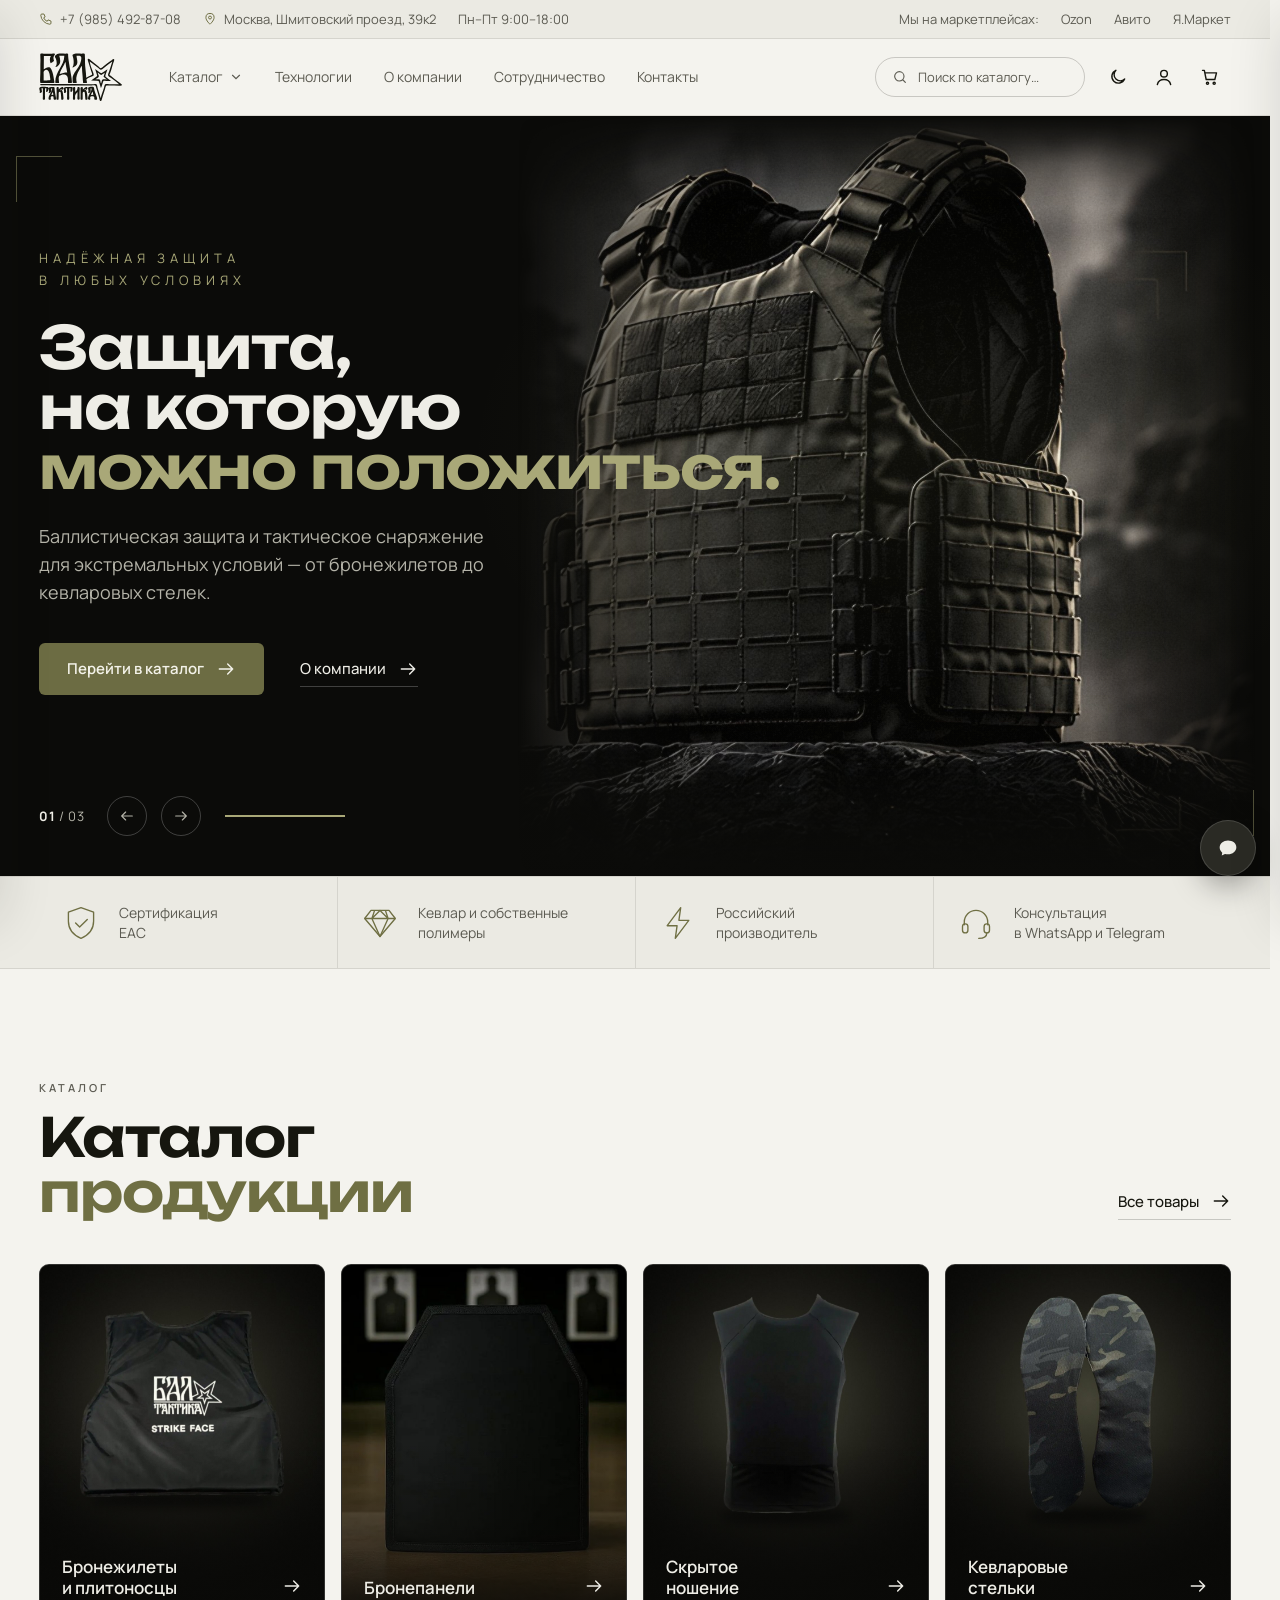
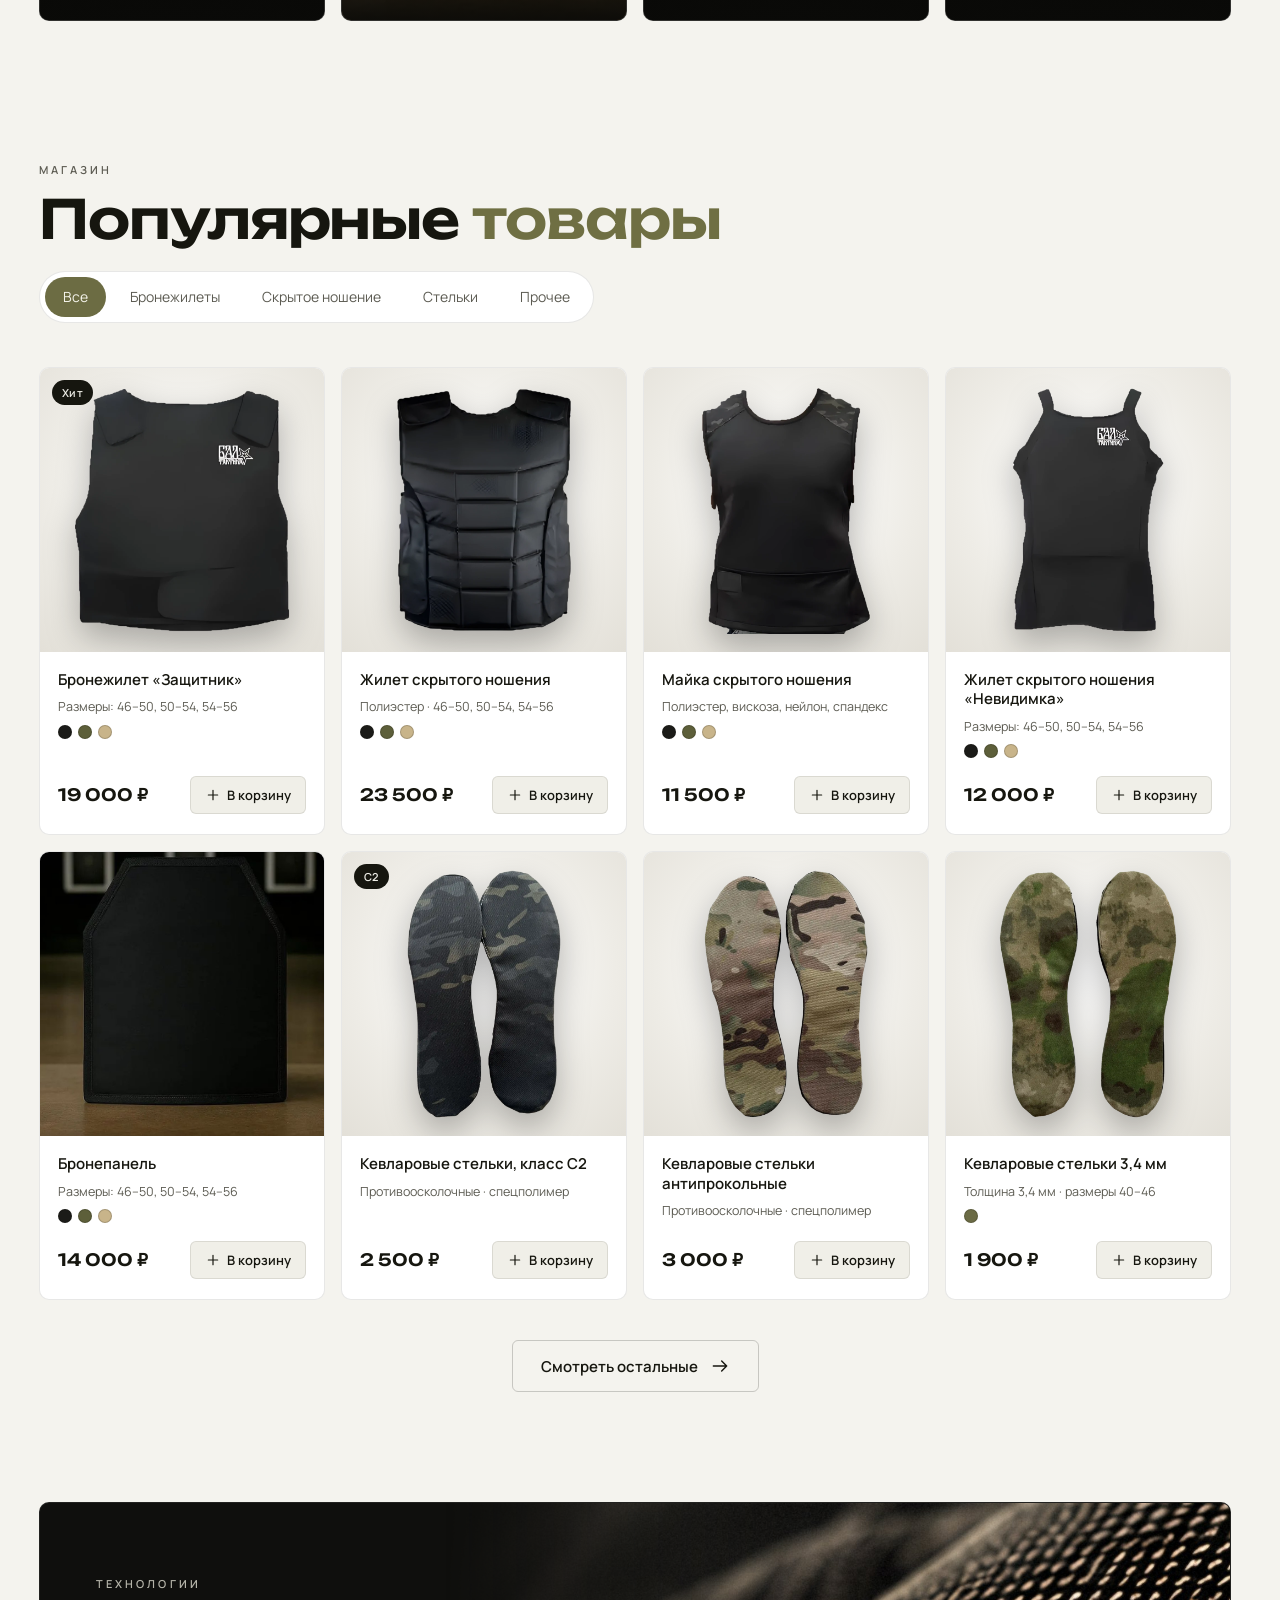
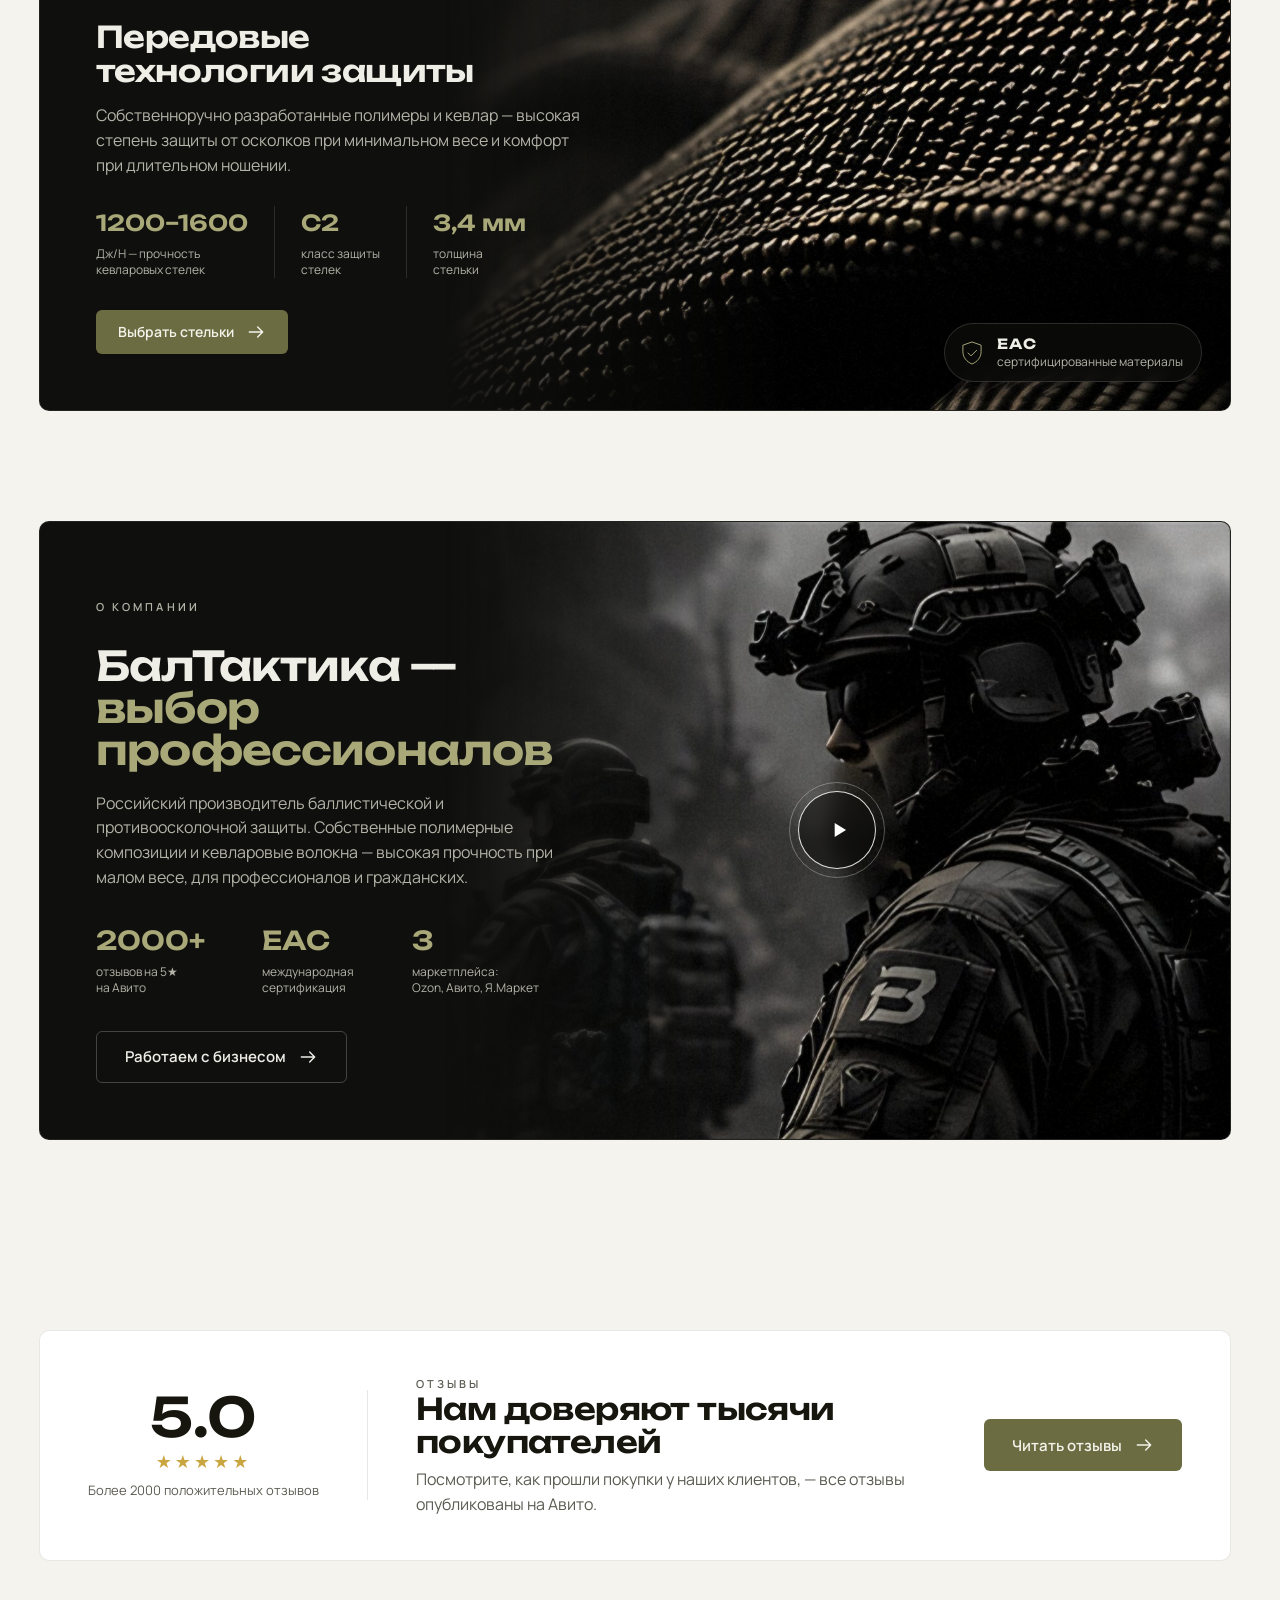
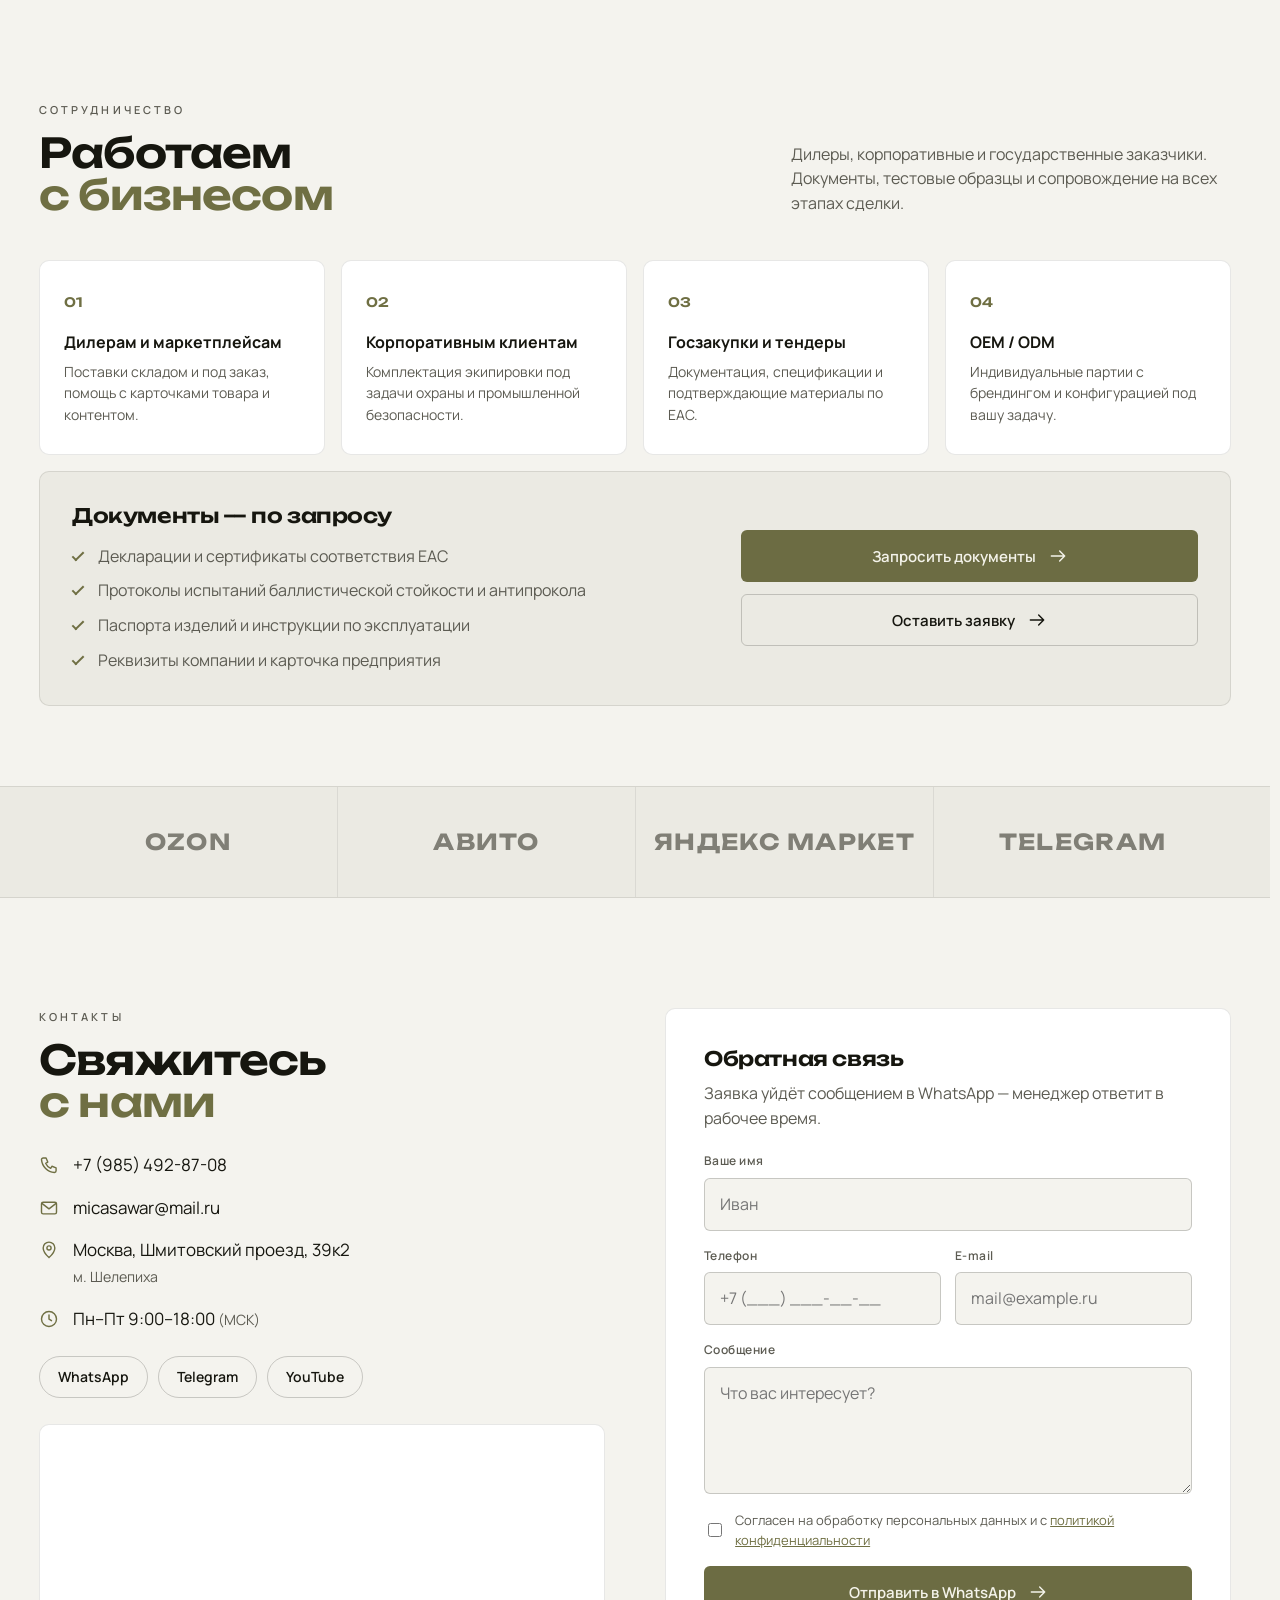
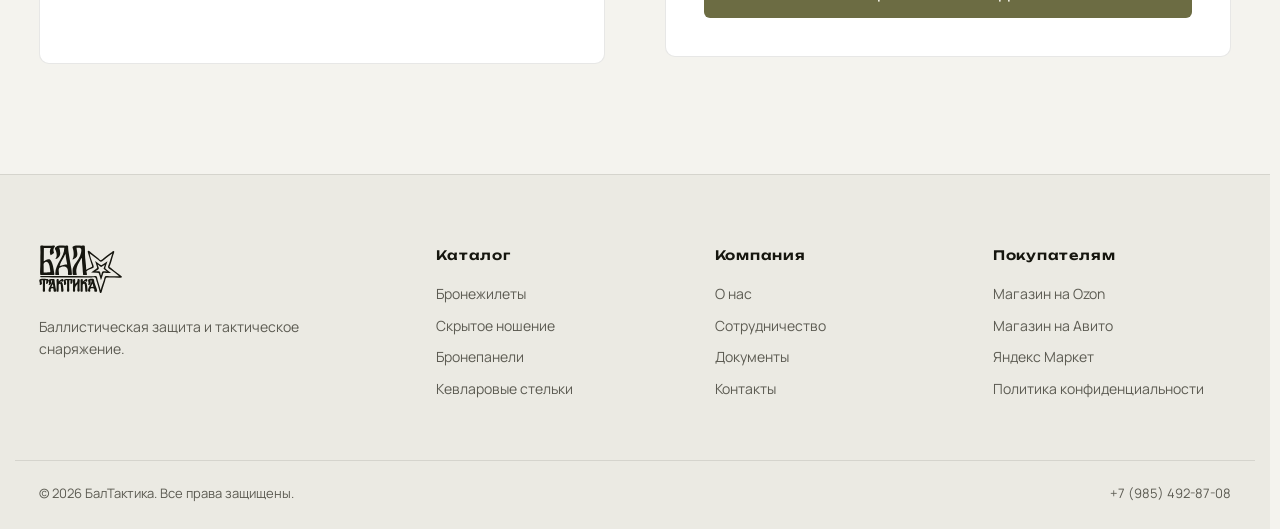
==== commit 92e05acd: "Откат к прошлому дизайну; фото товаров без белого фона и манекенов Co-Authored-By: Claude Opus 5.5 <" ====
--- a/index.html
+++ b/index.html
@@ -1,90 +1,181 @@
 <!DOCTYPE html>
-<html lang="ru" data-theme="light">
+<html lang="ru" data-theme="dark">
 <head>
   <meta charset="UTF-8">
   <meta name="viewport" content="width=device-width, initial-scale=1">
   <title>БалТактика — баллистическая защита и тактическое снаряжение</title>
-  <meta name="description" content="Российский производитель: бронежилеты, жилеты скрытого ношения, бронепанели и кевларовые стельки. Сертификация EAC. Москва.">
-  <meta name="theme-color" content="#f2f0eb">
-  <meta http-equiv="Content-Security-Policy" content="default-src 'self'; script-src 'self' 'unsafe-inline'; style-src 'self' 'unsafe-inline'; img-src 'self' data:; font-src 'self'; frame-src https://yandex.ru; connect-src 'self'; base-uri 'self'; form-action 'self'; object-src 'none'">
+  <meta name="description" content="БалТактика: бронежилеты, жилеты скрытого ношения, бронепанели и кевларовые стельки. Сертификация EAC. Москва, доставка по всей России.">
+  <meta name="theme-color" content="#0e0e0c">
+  <link rel="icon" href="assets/img/favicon.svg" type="image/svg+xml">
+  <meta http-equiv="Content-Security-Policy" content="default-src 'self'; script-src 'self' 'unsafe-inline'; style-src 'self' 'unsafe-inline'; img-src 'self' data: https://baltactics.ru; font-src 'self'; frame-src https://yandex.ru; connect-src 'self'; base-uri 'self'; form-action 'self'; object-src 'none'">
   <meta name="referrer" content="strict-origin-when-cross-origin">
   <link rel="canonical" href="https://topikan.github.io/baltactics/">
   <meta property="og:type" content="website">
   <meta property="og:locale" content="ru_RU">
   <meta property="og:site_name" content="БалТактика">
   <meta property="og:title" content="БалТактика — баллистическая защита и тактическое снаряжение">
-  <meta property="og:description" content="Российский производитель: бронежилеты, жилеты скрытого ношения, бронепанели и кевларовые стельки. Сертификация EAC. Москва.">
+  <meta property="og:description" content="Российский производитель: бронежилеты, жилеты скрытого ношения, бронепанели и кевларовые стельки. Сертификация EAC.">
   <meta property="og:image" content="https://topikan.github.io/baltactics/assets/img/og.jpg">
   <meta name="twitter:card" content="summary_large_image">
-  <link rel="icon" href="assets/img/favicon.svg" type="image/svg+xml">
   <link rel="preload" href="assets/fonts/unbounded-cyrillic-600-normal.woff2" as="font" type="font/woff2" crossorigin>
   <link rel="preload" href="assets/fonts/manrope-cyrillic-400-normal.woff2" as="font" type="font/woff2" crossorigin>
   <link rel="stylesheet" href="assets/css/fonts.css">
-  <link rel="stylesheet" href="assets/css/style.css">
-  <script>
-    (function(){try{var t=localStorage.getItem('bt-theme');if(t!=='dark'&&t!=='light'){t=matchMedia('(prefers-color-scheme: dark)').matches?'dark':'light'}document.documentElement.setAttribute('data-theme',t)}catch(e){}})();
-  </script>
   <script type="application/ld+json">
   {"@context":"https://schema.org","@type":"Store","name":"БалТактика","alternateName":"BalTactics","description":"Российский производитель баллистической и противоосколочной защиты: кевларовые стельки и тактическое снаряжение.","url":"https://baltactics.ru/","telephone":"+7-985-492-87-08","email":"micasawar@mail.ru","address":{"@type":"PostalAddress","streetAddress":"Шмитовский проезд, 39к2","addressLocality":"Москва","addressCountry":"RU"},"openingHours":"Mo-Fr 09:00-18:00","sameAs":["https://t.me/BalTactics","https://www.ozon.ru/seller/baltaktika-baltactics-1356784/","https://www.avito.ru/brands/i1352211/all?sellerId=21a1eb8fa65629a7a272736a3c88fd65","https://market.yandex.ru/business--mi-casa-moi-dom/58319533","https://youtube.com/@mi_casa_home"]}
   </script>
+  <link rel="stylesheet" href="assets/css/style.css">
+  <script>
+    (function(){try{var t=localStorage.getItem('bt-theme');if(!t){t=matchMedia('(prefers-color-scheme: light)').matches?'light':'dark'}document.documentElement.setAttribute('data-theme',t)}catch(e){}})();
+  </script>
 </head>
-<body data-page="home">
-<a class="skip" href="#main">Перейти к содержимому</a>
-
+<body>
+
+<!-- ============ TOP BAR ============ -->
+<div class="topbar" role="complementary" aria-label="Контакты и маркетплейсы">
+  <div class="container topbar__inner">
+    <div class="topbar__left">
+      <a href="tel:+79854928708" class="topbar__link">
+        <svg class="i"><use href="#i-phone"/></svg>+7 (985) 492-87-08
+      </a>
+      <span class="topbar__link topbar__hide-sm">
+        <svg class="i"><use href="#i-pin"/></svg>Москва, Шмитовский проезд, 39к2
+      </span>
+      <span class="topbar__link topbar__hide-md">Пн–Пт 9:00–18:00</span>
+    </div>
+    <div class="topbar__right">
+      <span class="topbar__hide-sm">Мы на маркетплейсах:</span>
+      <a href="https://www.ozon.ru/seller/baltaktika-baltactics-1356784/" target="_blank" rel="noopener">Ozon</a>
+      <a href="https://www.avito.ru/brands/i1352211/all?sellerId=21a1eb8fa65629a7a272736a3c88fd65" target="_blank" rel="noopener">Авито</a>
+      <a href="https://market.yandex.ru/business--mi-casa-moi-dom/58319533" target="_blank" rel="noopener">Я.Маркет</a>
+    </div>
+  </div>
+</div>
+
+<!-- ============ HEADER ============ -->
 <header class="header" id="header">
   <div class="container header__inner">
-    <a href="index.html" class="logo" aria-label="БалТактика — на главную">
-      <svg class="logo__mark" role="img" aria-hidden="true"><use href="#i-logo"/></svg>
+    <a href="#" class="logo" aria-label="БалТактика — на главную">
+      <svg class="logo__mark" role="img" aria-label="БалТактика"><use href="#i-logo"/></svg>
     </a>
 
-    <nav class="nav" aria-label="Основное меню">
-      <a href="index.html" class="nav__link" data-nav="home">Главная</a>
-      <div class="nav__item">
-        <a href="catalog.html" class="nav__link" data-nav="catalog" aria-haspopup="true">Магазин <svg class="i i--sm"><use href="#i-chevron"/></svg></a>
-        <div class="dropdown" role="menu">
-          <a href="catalog.html#vests" role="menuitem">Бронежилеты и бронепанели</a>
-          <a href="catalog.html#concealed" role="menuitem">Скрытое ношение</a>
-          <a href="catalog.html#insoles" role="menuitem">Кевларовые стельки</a>
-          <a href="catalog.html#other" role="menuitem">Ткани и аксессуары</a>
-          <a href="catalog.html" role="menuitem" class="dropdown__all">Весь каталог →</a>
+    <nav class="nav" id="nav" aria-label="Основное меню">
+      <div class="nav__item nav__item--mega">
+        <button class="nav__link" aria-haspopup="true" aria-expanded="false" id="catalogBtn">
+          Каталог <svg class="i i--sm"><use href="#i-chevron"/></svg>
+        </button>
+        <div class="mega" id="mega">
+          <div class="mega__grid">
+            <a href="#catalog" class="mega__col">
+              <span class="mega__title">Бронежилеты</span>
+              <span>Бронежилет «Защитник»</span><span>Линейка жилетов</span><span>Бронепанели</span>
+            </a>
+            <a href="#catalog" class="mega__col">
+              <span class="mega__title">Скрытое ношение</span>
+              <span>Жилет «Невидимка»</span><span>Жилет «Русский Богатырь»</span><span>Майка скрытого ношения</span>
+            </a>
+            <a href="#catalog" class="mega__col">
+              <span class="mega__title">Кевларовые стельки</span>
+              <span>Противоосколочные</span><span>Антипрокольные</span><span>Класс защиты C2</span>
+            </a>
+            <a href="#catalog" class="mega__col">
+              <span class="mega__title">Защитная одежда</span>
+              <span>Куртка «Броне»</span><span>Кофта с защитой локтей</span><span>Противоосколочные одеяла</span>
+            </a>
+            <div class="mega__promo">
+              <img src="assets/img/cat-vest.jpg" alt="">
+              <div>
+                <span class="eyebrow">Хит продаж</span>
+                <b>Бронежилет «Защитник»</b>
+                <span class="mega__price">19 000 ₽</span>
+              </div>
+            </div>
+          </div>
         </div>
       </div>
-      <a href="index.html#coop" class="nav__link">Сотрудничество</a>
-      <a href="index.html#docs" class="nav__link">Документы</a>
-      <a href="index.html#about" class="nav__link">О нас</a>
-      <a href="index.html#contacts" class="nav__link">Контакты</a>
+      <a href="#tech" class="nav__link">Технологии</a>
+      <a href="#about" class="nav__link">О компании</a>
+      <a href="#coop" class="nav__link">Сотрудничество</a>
+      <a href="#contacts" class="nav__link">Контакты</a>
     </nav>
 
     <div class="header__actions">
-      <button class="icon-btn" data-open="searchModal" aria-label="Поиск по каталогу" title="Поиск (Ctrl+K)"><svg class="i"><use href="#i-search"/></svg></button>
-      <button class="icon-btn theme-toggle" id="themeToggle" aria-label="Сменить тему" title="Тёмная / светлая тема">
+      <button class="search-trigger" id="searchOpen" aria-label="Поиск по каталогу">
+        <svg class="i"><use href="#i-search"/></svg>
+        <span>Поиск по каталогу…</span>
+      </button>
+      <button class="icon-btn icon-btn--search-sm" id="searchOpenSm" aria-label="Поиск"><svg class="i"><use href="#i-search"/></svg></button>
+      <button class="icon-btn theme-toggle" id="themeToggle" aria-label="Сменить тему" title="Сменить тему">
+        <svg class="i theme-toggle__sun"><use href="#i-sun"/></svg>
         <svg class="i theme-toggle__moon"><use href="#i-moon"/></svg>
-        <svg class="i theme-toggle__sun"><use href="#i-sun"/></svg>
       </button>
-      <button class="login-btn" data-open="accountModal"><svg class="i"><use href="#i-user"/></svg><span>Войти</span></button>
-      <button class="icon-btn" id="cartOpen" title="Корзина"><span class="sr-only">Корзина, товаров:</span><svg class="i"><use href="#i-cart"/></svg><span class="badge" id="cartCount">0</span></button>
-      <button class="icon-btn burger" data-open="mobileMenu" aria-label="Меню"><span></span><span></span><span></span></button>
+      <button class="icon-btn" id="accountOpen" aria-label="Личный кабинет" title="Войти"><svg class="i"><use href="#i-user"/></svg></button>
+      <button class="icon-btn" id="cartOpen" title="Корзина"><span class="sr-only">Корзина, товаров:</span>
+        <svg class="i"><use href="#i-cart"/></svg><span class="badge" id="cartCount">0</span>
+      </button>
+      <button class="icon-btn burger" id="burger" aria-label="Меню"><span></span><span></span><span></span></button>
     </div>
   </div>
 </header>
 
-<main id="main">
+<main>
 
 <!-- ============ HERO ============ -->
-<section class="hero">
-  <div class="hero__media" aria-hidden="true"></div>
-  <div class="container hero__inner">
-    <div class="hero__content">
-      <span class="hero__line" aria-hidden="true"></span>
-      <h1 class="display">Защита,<br>продуманная<br>до деталей</h1>
-      <p class="hero__lead">Баллистическая защита<br>и тактическое снаряжение</p>
-      <a href="catalog.html" class="btn btn--primary">Перейти в магазин <svg class="i"><use href="#i-arrow"/></svg></a>
-    </div>
+<section class="hero" id="hero">
+  <div class="hero__slides">
+    <article class="slide is-active" data-bg="assets/img/hero.jpg">
+      <div class="container slide__inner">
+        <div class="slide__content">
+          <p class="kicker">Надёжная защита<br>в любых условиях</p>
+          <h1 class="display">Защита,<br>на которую<br><em>можно положиться.</em></h1>
+          <p class="lead">Баллистическая защита и тактическое снаряжение для экстремальных условий — от бронежилетов до кевларовых стелек.</p>
+          <div class="btn-row">
+            <a href="#catalog" class="btn btn--primary">Перейти в каталог <svg class="i"><use href="#i-arrow"/></svg></a>
+            <a href="#about" class="btn btn--link">О компании <svg class="i"><use href="#i-arrow"/></svg></a>
+          </div>
+        </div>
+      </div>
+    </article>
+    <article class="slide" data-bg="assets/img/about.jpg" data-pos="78% center">
+      <div class="container slide__inner">
+        <div class="slide__content">
+          <p class="kicker">Скрытое ношение<br>для тактических операций</p>
+          <h1 class="display">Защита,<br>которую<br><em>не видно.</em></h1>
+          <p class="lead">Жилеты «Невидимка» и «Русский Богатырь», майки скрытого ношения. Три цвета: чёрный, олива, песочный.</p>
+          <div class="btn-row">
+            <a href="#catalog" class="btn btn--primary" data-tab-jump="concealed">Смотреть модели <svg class="i"><use href="#i-arrow"/></svg></a>
+            <a href="https://wa.me/79951138708?text=%D0%97%D0%B4%D1%80%D0%B0%D0%B2%D1%81%D1%82%D0%B2%D1%83%D0%B9%D1%82%D0%B5!%20%D0%9F%D0%BE%D0%BC%D0%BE%D0%B3%D0%B8%D1%82%D0%B5%20%D0%BF%D0%BE%D0%B4%D0%BE%D0%B1%D1%80%D0%B0%D1%82%D1%8C%20%D1%80%D0%B0%D0%B7%D0%BC%D0%B5%D1%80" target="_blank" rel="noopener" class="btn btn--link">Подобрать размер <svg class="i"><use href="#i-arrow"/></svg></a>
+          </div>
+        </div>
+      </div>
+    </article>
+    <article class="slide" data-bg="assets/img/tech.jpg">
+      <div class="container slide__inner">
+        <div class="slide__content">
+          <p class="kicker">Собственная технология<br>кевлар + полимер</p>
+          <h1 class="display">Уверенность<br>в каждом<br><em>шаге.</em></h1>
+          <p class="lead">Кевларовые стельки прочностью 1200–1600 Дж/Н: противоосколочные и антипрокольные, с сертификацией EAC.</p>
+          <div class="btn-row">
+            <a href="#catalog" class="btn btn--primary" data-tab-jump="insoles">Выбрать стельки <svg class="i"><use href="#i-arrow"/></svg></a>
+            <a href="#tech" class="btn btn--link">Технология <svg class="i"><use href="#i-arrow"/></svg></a>
+          </div>
+        </div>
+      </div>
+    </article>
+  </div>
+  <div class="hero__bg" aria-hidden="true"><div class="hero__bg-img"></div></div>
+  <span class="corner corner--tl" aria-hidden="true"></span>
+  <span class="corner corner--br" aria-hidden="true"></span>
+
+  <div class="container hero__controls">
+    <div class="pager"><b id="slideNow">01</b> / <span id="slideTotal">03</span></div>
+    <button class="arrow-btn" id="slidePrev" aria-label="Предыдущий слайд"><svg class="i"><use href="#i-arrow-l"/></svg></button>
+    <button class="arrow-btn" id="slideNext" aria-label="Следующий слайд"><svg class="i"><use href="#i-arrow"/></svg></button>
+    <div class="progress"><span id="slideProgress"></span></div>
   </div>
 </section>
 
 <!-- ============ FEATURES ============ -->
-<section class="features" aria-label="Преимущества">
+<section class="features">
   <div class="container features__grid">
     <div class="feature"><svg class="feature__icon"><use href="#i-shield"/></svg><span>Сертификация<br>EAC</span></div>
     <div class="feature"><svg class="feature__icon"><use href="#i-gem"/></svg><span>Кевлар и собственные<br>полимеры</span></div>
@@ -93,84 +184,128 @@
   </div>
 </section>
 
-<!-- ============ POPULAR ============ -->
-<section class="section" id="popular">
+<!-- ============ CATALOG CATEGORIES ============ -->
+<section class="section" id="catalog">
   <div class="container">
     <div class="section__head">
       <div>
         <p class="eyebrow">Каталог</p>
-        <h2 class="h2">Популярные товары</h2>
-      </div>
-      <a href="catalog.html" class="link-arrow">Перейти в каталог <svg class="i"><use href="#i-arrow"/></svg></a>
-    </div>
-    <div class="products products--row" id="productGrid" data-ids="cc-vest,ins-34,vest,plate,zaschitnik,nevidimka"></div>
-  </div>
-</section>
-
-<!-- ============ TECH ============ -->
-<section class="tech" id="tech">
-  <div class="tech__media" aria-hidden="true"></div>
-  <div class="container tech__inner">
-    <div class="tech__content">
-      <p class="eyebrow eyebrow--line">Технологии</p>
-      <h2 class="h2 h2--light">Кевлар и высокопрочные<br>полимеры</h2>
-      <p>Собственные полимерные композиции, арамидное волокно и СВМПЭ — лёгкая, надёжная и проверенная защита.</p>
-      <ul class="tech__stats">
-        <li><b>1600 Дж/Н</b><span>стойкость стелек<br>к проколу</span></li>
-        <li><b>Бр1+ / С2</b><span>класс защиты<br>бронепакетов</span></li>
-        <li><b>до 24</b><span>слоёв СВМПЭ<br>в стельке</span></li>
-      </ul>
-      <a href="catalog.html#insoles" class="btn btn--outline-light">Смотреть стельки <svg class="i"><use href="#i-arrow"/></svg></a>
-    </div>
-    <div class="tech__badge" aria-label="Сертификация EAC">
-      <span>сертифицировано</span>
-      <b>EAC</b>
-    </div>
-  </div>
-</section>
-
-<!-- ============ ABOUT + REVIEWS ============ -->
-<section class="section" id="about">
-  <div class="container split">
-    <div class="split__about">
-      <p class="eyebrow eyebrow--line">О компании</p>
-      <h2 class="h2 h2--sm">БалТактика —<br>выбор профессионалов</h2>
-      <p class="muted">Российский производитель баллистической и противоосколочной защиты. Специализируемся на кевларовых стельках и тактическом снаряжении — для профессионалов и гражданских.</p>
+        <h2 class="h2">Каталог<br><em>продукции</em></h2>
+      </div>
+      <a href="#products" class="btn btn--link">Все товары <svg class="i"><use href="#i-arrow"/></svg></a>
+    </div>
+
+    <div class="cats">
+      <a href="#products" class="cat" data-tab-jump="vests">
+        <img src="assets/img/cat-vest.jpg" alt="" loading="lazy">
+        <span class="cat__title">Бронежилеты<br>и плитоносцы</span><svg class="i cat__arrow"><use href="#i-arrow"/></svg>
+      </a>
+      <a href="#products" class="cat" data-tab-jump="vests">
+        <img src="assets/img/cat-plates.jpg" alt="" loading="lazy">
+        <span class="cat__title">Бронепанели</span><svg class="i cat__arrow"><use href="#i-arrow"/></svg>
+      </a>
+      <a href="#products" class="cat" data-tab-jump="concealed">
+        <img src="assets/img/cat-concealed.jpg" alt="" loading="lazy">
+        <span class="cat__title">Скрытое<br>ношение</span><svg class="i cat__arrow"><use href="#i-arrow"/></svg>
+      </a>
+      <a href="#products" class="cat" data-tab-jump="insoles">
+        <img src="assets/img/cat-insoles.jpg" alt="" loading="lazy">
+        <span class="cat__title">Кевларовые<br>стельки</span><svg class="i cat__arrow"><use href="#i-arrow"/></svg>
+      </a>
+    </div>
+  </div>
+</section>
+
+<!-- ============ PRODUCTS WITH TABS ============ -->
+<section class="section section--tight" id="products">
+  <div class="container">
+    <div class="section__head">
+      <div>
+        <p class="eyebrow">Магазин</p>
+        <h2 class="h2">Популярные <em>товары</em></h2>
+      </div>
+      <div class="tabs" role="tablist" id="tabs">
+        <button class="tab is-active" role="tab" data-tab="all">Все</button>
+        <button class="tab" role="tab" data-tab="vests">Бронежилеты</button>
+        <button class="tab" role="tab" data-tab="concealed">Скрытое ношение</button>
+        <button class="tab" role="tab" data-tab="insoles">Стельки</button>
+        <button class="tab" role="tab" data-tab="other">Прочее</button>
+      </div>
+    </div>
+    <div class="products" id="productGrid"></div>
+    <div class="center-row">
+      <button class="btn btn--ghost" id="showMore">Смотреть остальные <svg class="i"><use href="#i-arrow"/></svg></button>
+    </div>
+  </div>
+</section>
+
+<!-- ============ TECH BANNER ============ -->
+<section class="section section--tight" id="tech">
+  <div class="container">
+    <div class="tech">
+      <div class="tech__media" aria-hidden="true"></div>
+      <div class="tech__badge"><svg class="i"><use href="#i-shield"/></svg><span><b>EAC</b>сертифицированные материалы</span></div>
+      <div class="tech__content">
+        <p class="eyebrow">Технологии</p>
+        <h2 class="h3">Передовые<br>технологии защиты</h2>
+        <p>Собственноручно разработанные полимеры и кевлар — высокая степень защиты от осколков при минимальном весе и комфорт при длительном ношении.</p>
+        <ul class="tech__list">
+          <li><b>1200–1600</b><span>Дж/Н — прочность<br>кевларовых стелек</span></li>
+          <li><b>C2</b><span>класс защиты<br>стелек</span></li>
+          <li><b>3,4 мм</b><span>толщина<br>стельки</span></li>
+        </ul>
+        <a href="#products" class="btn btn--primary btn--sm" data-tab-jump="insoles">Выбрать стельки <svg class="i"><use href="#i-arrow"/></svg></a>
+      </div>
+    </div>
+  </div>
+</section>
+
+<!-- ============ ABOUT ============ -->
+<section class="section section--tight" id="about">
+  <div class="container">
+   <div class="about">
+    <div class="about__media"><button class="play" id="playBtn" aria-label="Смотреть видео"><svg class="i"><use href="#i-play"/></svg></button></div>
+    <div class="about__content">
+      <p class="eyebrow">О компании</p>
+      <h2 class="h2 h2--sm">БалТактика —<br><em>выбор профессионалов</em></h2>
+      <p>Российский производитель баллистической и противоосколочной защиты. Собственные полимерные композиции и кевларовые волокна — высокая прочность при малом весе, для профессионалов и гражданских.</p>
       <div class="stats">
-        <div class="stat"><b>2000+</b><span>отзывов на 5★<br>на Авито</span></div>
-        <div class="stat"><b>EAC</b><span>сертификация<br>изделий</span></div>
-        <div class="stat"><b>3</b><span>маркетплейса</span></div>
-      </div>
-      <a href="#coop" class="btn btn--ghost">Узнать больше <svg class="i"><use href="#i-arrow"/></svg></a>
-    </div>
-    <div class="split__reviews" id="reviews">
-      <div class="reviews__head">
-        <p class="eyebrow eyebrow--line">Отзывы клиентов</p>
-        <a href="https://www.avito.ru/brands/i1352211/all?sellerId=21a1eb8fa65629a7a272736a3c88fd65" target="_blank" rel="noopener" class="link-arrow">Все отзывы <svg class="i"><use href="#i-arrow"/></svg></a>
-      </div>
-      <h2 class="h2 h2--sm">Нам доверяют</h2>
-      <div class="reviews">
-        <div class="review" id="review" aria-live="polite"></div>
-        <figure class="reviews__photo">
-          <img src="assets/img/test.jpg" alt="Бронепанель после испытаний обстрелом" loading="lazy">
-          <figcaption>Проверка на прочность</figcaption>
-          <div class="reviews__nav">
-            <button class="arrow-btn" id="revPrev" aria-label="Предыдущий отзыв"><svg class="i"><use href="#i-arrow-l"/></svg></button>
-            <button class="arrow-btn" id="revNext" aria-label="Следующий отзыв"><svg class="i"><use href="#i-arrow"/></svg></button>
-          </div>
-        </figure>
-      </div>
+        <div class="stat"><b>2000+</b><span>отзывов на&nbsp;5★<br>на Авито</span></div>
+        <div class="stat"><b>EAC</b><span>международная<br>сертификация</span></div>
+        <div class="stat"><b>3</b><span>маркетплейса:<br>Ozon, Авито, Я.Маркет</span></div>
+      </div>
+      <a href="#coop" class="btn btn--ghost">Работаем с бизнесом <svg class="i"><use href="#i-arrow"/></svg></a>
+    </div>
+   </div>
+  </div>
+</section>
+
+<!-- ============ REVIEWS ============ -->
+<section class="section" id="reviews">
+  <div class="container">
+    <div class="reviews">
+      <div class="reviews__score">
+        <span class="reviews__num">5.0</span>
+        <span class="stars">★★★★★</span>
+        <span class="muted">Более 2000 положительных отзывов</span>
+      </div>
+      <div class="reviews__text">
+        <p class="eyebrow">Отзывы</p>
+        <h2 class="h3">Нам доверяют тысячи покупателей</h2>
+        <p class="muted">Посмотрите, как прошли покупки у наших клиентов, — все отзывы опубликованы на Авито.</p>
+      </div>
+      <a class="btn btn--primary" href="https://www.avito.ru/brands/i1352211/all?sellerId=21a1eb8fa65629a7a272736a3c88fd65" target="_blank" rel="noopener">Читать отзывы <svg class="i"><use href="#i-arrow"/></svg></a>
     </div>
   </div>
 </section>
 
 <!-- ============ COOPERATION ============ -->
-<section class="section section--alt" id="coop">
+<section class="section section--tight" id="coop">
   <div class="container">
     <div class="section__head">
       <div>
         <p class="eyebrow">Сотрудничество</p>
-        <h2 class="h2">Работаем с бизнесом</h2>
+        <h2 class="h2 h2--sm">Работаем<br><em>с бизнесом</em></h2>
       </div>
       <p class="muted section__lead">Дилеры, корпоративные и государственные заказчики. Документы, тестовые образцы и сопровождение на всех этапах сделки.</p>
     </div>
@@ -180,8 +315,8 @@
       <article class="coop-card"><span class="coop-card__n">03</span><h3>Госзакупки и тендеры</h3><p>Документация, спецификации и подтверждающие материалы по EAC.</p></article>
       <article class="coop-card"><span class="coop-card__n">04</span><h3>OEM / ODM</h3><p>Индивидуальные партии с брендингом и конфигурацией под вашу задачу.</p></article>
     </div>
-    <div class="docs" id="docs">
-      <div>
+    <div class="docs">
+      <div class="docs__text">
         <h3 class="h4">Документы — по запросу</h3>
         <ul class="ticks">
           <li>Декларации и сертификаты соответствия EAC</li>
@@ -198,18 +333,33 @@
   </div>
 </section>
 
+<!-- ============ MARKETPLACES STRIP ============ -->
+<section class="brands" aria-label="Где купить">
+  <div class="container brands__grid">
+    <a href="https://www.ozon.ru/seller/baltaktika-baltactics-1356784/" target="_blank" rel="noopener" class="brand">OZON</a>
+    <a href="https://www.avito.ru/brands/i1352211/all?sellerId=21a1eb8fa65629a7a272736a3c88fd65" target="_blank" rel="noopener" class="brand">АВИТО</a>
+    <a href="https://market.yandex.ru/business--mi-casa-moi-dom/58319533" target="_blank" rel="noopener" class="brand">ЯНДЕКС&nbsp;МАРКЕТ</a>
+    <a href="https://t.me/BalTactics" target="_blank" rel="noopener" class="brand">TELEGRAM</a>
+  </div>
+</section>
+
 <!-- ============ CONTACTS ============ -->
 <section class="section" id="contacts">
   <div class="container contacts">
-    <div>
+    <div class="contacts__info">
       <p class="eyebrow">Контакты</p>
-      <h2 class="h2">Свяжитесь с нами</h2>
+      <h2 class="h2 h2--sm">Свяжитесь<br><em>с нами</em></h2>
       <ul class="contact-list">
         <li><svg class="i"><use href="#i-phone"/></svg><a href="tel:+79854928708">+7 (985) 492-87-08</a></li>
         <li><svg class="i"><use href="#i-mail"/></svg><a href="mailto:micasawar@mail.ru">micasawar@mail.ru</a></li>
         <li><svg class="i"><use href="#i-pin"/></svg><span>Москва, Шмитовский проезд, 39к2<br><small class="muted">м. Шелепиха</small></span></li>
         <li><svg class="i"><use href="#i-clock"/></svg><span>Пн–Пт 9:00–18:00 <small class="muted">(МСК)</small></span></li>
       </ul>
+      <div class="socials">
+        <a href="https://wa.me/79951138708" target="_blank" rel="noopener" class="social">WhatsApp</a>
+        <a href="https://t.me/BalTactics" target="_blank" rel="noopener" class="social">Telegram</a>
+        <a href="https://youtube.com/@mi_casa_home" target="_blank" rel="noopener" class="social">YouTube</a>
+      </div>
       <div class="map">
         <iframe title="Карта: Шмитовский проезд, 39к2" referrerpolicy="strict-origin-when-cross-origin" src="https://yandex.ru/map-widget/v1/?text=%D0%9C%D0%BE%D1%81%D0%BA%D0%B2%D0%B0%2C%20%D0%A8%D0%BC%D0%B8%D1%82%D0%BE%D0%B2%D1%81%D0%BA%D0%B8%D0%B9%20%D0%BF%D1%80%D0%BE%D0%B5%D0%B7%D0%B4%2C%2039%D0%BA2&z=16" loading="lazy" allowfullscreen></iframe>
       </div>
@@ -217,13 +367,13 @@
     <form class="form" id="feedback" novalidate>
       <h3 class="h4">Обратная связь</h3>
       <p class="muted">Заявка уйдёт сообщением в WhatsApp — менеджер ответит в рабочее время.</p>
-      <label class="field"><span>Ваше имя</span><input type="text" name="name" required autocomplete="name" maxlength="80"></label>
+      <label class="field"><span>Ваше имя</span><input type="text" name="name" required placeholder="Иван" autocomplete="name" maxlength="80"></label>
       <div class="field-row">
-        <label class="field"><span>Телефон</span><input type="tel" name="phone" required autocomplete="tel" maxlength="30" placeholder="+7"></label>
-        <label class="field"><span>E-mail</span><input type="email" name="email" autocomplete="email" maxlength="120"></label>
-      </div>
-      <label class="field"><span>Сообщение</span><textarea name="msg" rows="4" maxlength="1000" placeholder="Что вас интересует?"></textarea></label>
-      <label class="check"><input type="checkbox" required> <span>Согласен на обработку персональных данных и с <a href="#" data-open="privacyModal">политикой конфиденциальности</a></span></label>
+        <label class="field"><span>Телефон</span><input type="tel" name="phone" required placeholder="+7 (___) ___-__-__" autocomplete="tel" maxlength="30"></label>
+        <label class="field"><span>E-mail</span><input type="email" name="email" placeholder="mail@example.ru" autocomplete="email" maxlength="120"></label>
+      </div>
+      <label class="field"><span>Сообщение</span><textarea name="msg" rows="4" placeholder="Что вас интересует?" maxlength="1000"></textarea></label>
+      <label class="check"><input type="checkbox" required> <span>Согласен на обработку персональных данных и с <a href="#" data-modal="privacyModal">политикой конфиденциальности</a></span></label>
       <button class="btn btn--primary btn--block" type="submit">Отправить в WhatsApp <svg class="i"><use href="#i-arrow"/></svg></button>
     </form>
   </div>
@@ -231,42 +381,42 @@
 
 </main>
 
+<!-- ============ FOOTER ============ -->
 <footer class="footer">
-  <div class="container footer__top">
-    <a href="index.html" class="logo logo--footer" aria-label="БалТактика — на главную">
-      <svg class="logo__mark" aria-hidden="true"><use href="#i-logo"/></svg>
-    </a>
-    <nav class="footer__nav" aria-label="Меню в подвале">
-      <a href="index.html">Главная</a>
-      <a href="catalog.html">Магазин</a>
-      <a href="index.html#coop">Сотрудничество</a>
-      <a href="index.html#docs">Документы</a>
-      <a href="index.html#about">О нас</a>
-      <a href="index.html#contacts">Контакты</a>
-    </nav>
-    <div class="footer__social">
-      <a href="https://t.me/BalTactics" target="_blank" rel="noopener" aria-label="Telegram"><svg class="i"><use href="#i-tg"/></svg></a>
-      <a href="https://wa.me/79951138708" target="_blank" rel="noopener" aria-label="WhatsApp"><svg class="i"><use href="#i-wa"/></svg></a>
-      <a href="https://youtube.com/@mi_casa_home" target="_blank" rel="noopener" aria-label="YouTube"><svg class="i"><use href="#i-yt"/></svg></a>
-    </div>
-  </div>
-  <div class="container footer__mid">
-    <span>Москва, Шмитовский проезд, 39к2 · Пн–Пт 9:00–18:00</span>
+  <div class="container footer__grid">
+    <div class="footer__brand">
+      <a href="#" class="logo"><svg class="logo__mark" role="img" aria-label="БалТактика"><use href="#i-logo"/></svg></a>
+      <p class="muted">Баллистическая защита и тактическое снаряжение.</p>
+    </div>
+    <div>
+      <h4>Каталог</h4>
+      <a href="#products">Бронежилеты</a><a href="#products">Скрытое ношение</a><a href="#products">Бронепанели</a><a href="#products">Кевларовые стельки</a>
+    </div>
+    <div>
+      <h4>Компания</h4>
+      <a href="#about">О нас</a><a href="#coop">Сотрудничество</a><a href="#coop">Документы</a><a href="#contacts">Контакты</a>
+    </div>
+    <div>
+      <h4>Покупателям</h4>
+      <a href="https://www.ozon.ru/seller/baltaktika-baltactics-1356784/" target="_blank" rel="noopener">Магазин на Ozon</a>
+      <a href="https://www.avito.ru/brands/i1352211/all?sellerId=21a1eb8fa65629a7a272736a3c88fd65" target="_blank" rel="noopener">Магазин на Авито</a>
+      <a href="https://market.yandex.ru/business--mi-casa-moi-dom/58319533" target="_blank" rel="noopener">Яндекс Маркет</a>
+      <a href="#" data-modal="privacyModal">Политика конфиденциальности</a>
+    </div>
+  </div>
+  <div class="container footer__bottom">
+    <span>© <span id="year">2026</span> БалТактика. Все права защищены.</span>
     <a href="tel:+79854928708">+7 (985) 492-87-08</a>
-    <a href="mailto:micasawar@mail.ru">micasawar@mail.ru</a>
-    <span class="footer__shops">Мы на <a href="https://www.ozon.ru/seller/baltaktika-baltactics-1356784/" target="_blank" rel="noopener">Ozon</a>, <a href="https://www.avito.ru/brands/i1352211/all?sellerId=21a1eb8fa65629a7a272736a3c88fd65" target="_blank" rel="noopener">Авито</a> и <a href="https://market.yandex.ru/business--mi-casa-moi-dom/58319533" target="_blank" rel="noopener">Яндекс Маркете</a></span>
-  </div>
-  <div class="container footer__bottom">
-    <span>© <span class="js-year">2026</span> БалТактика. Все права защищены.</span>
-    <div><a href="#" data-open="privacyModal">Политика конфиденциальности</a><a href="#" data-open="termsModal">Условия использования</a></div>
   </div>
 </footer>
 
+<!-- Floating chat -->
 <a href="https://wa.me/79951138708" class="fab" target="_blank" rel="noopener" aria-label="Написать в WhatsApp"><svg class="i"><use href="#i-chat"/></svg></a>
 
+<!-- ============ OVERLAYS ============ -->
 <div class="backdrop" id="backdrop"></div>
 
-<!-- Корзина -->
+<!-- Cart drawer -->
 <aside class="drawer" id="cartDrawer" aria-label="Корзина">
   <div class="drawer__head"><h3 class="h4">Корзина</h3><button class="icon-btn" data-close aria-label="Закрыть"><svg class="i"><use href="#i-x"/></svg></button></div>
   <div class="drawer__body" id="cartItems"></div>
@@ -276,62 +426,9 @@
   </div>
 </aside>
 
-<!-- Мобильное меню -->
-<aside class="drawer drawer--left" id="mobileMenu" aria-label="Меню">
-  <div class="drawer__head"><a href="index.html" class="logo"><svg class="logo__mark" aria-hidden="true"><use href="#i-logo"/></svg></a><button class="icon-btn" data-close aria-label="Закрыть"><svg class="i"><use href="#i-x"/></svg></button></div>
-  <nav class="drawer__body mnav">
-    <a href="index.html">Главная</a><a href="catalog.html">Магазин</a><a href="index.html#coop">Сотрудничество</a><a href="index.html#docs">Документы</a><a href="index.html#about">О нас</a><a href="index.html#contacts">Контакты</a>
-  </nav>
-  <div class="drawer__foot"><button class="btn btn--ghost btn--block" data-open="accountModal">Войти</button><a href="tel:+79854928708" class="btn btn--primary btn--block">+7 (985) 492-87-08</a></div>
-</aside>
-
-<!-- Вход -->
-<div class="modal" id="accountModal" role="dialog" aria-modal="true" aria-label="Личный кабинет">
-  <div class="modal__box">
-    <button class="icon-btn modal__close" data-close aria-label="Закрыть"><svg class="i"><use href="#i-x"/></svg></button>
-    <svg class="modal__logo" aria-hidden="true"><use href="#i-logo"/></svg>
-    <div class="seg" role="tablist">
-      <button class="seg__btn is-active" data-auth="login">Вход</button>
-      <button class="seg__btn" data-auth="register">Регистрация</button>
-    </div>
-    <form class="auth" data-pane="login" novalidate>
-      <label class="field"><span>E-mail или телефон</span><input type="text" required autocomplete="username" maxlength="120"></label>
-      <label class="field"><span>Пароль</span><input type="password" required autocomplete="current-password" maxlength="128"></label>
-      <button class="btn btn--primary btn--block" type="submit">Войти</button>
-    </form>
-    <form class="auth" data-pane="register" hidden novalidate>
-      <label class="field"><span>Имя</span><input type="text" required autocomplete="name" maxlength="80"></label>
-      <label class="field"><span>E-mail</span><input type="email" required autocomplete="email" maxlength="120"></label>
-      <label class="field"><span>Пароль</span><input type="password" required autocomplete="new-password" maxlength="128"></label>
-      <button class="btn btn--primary btn--block" type="submit">Создать аккаунт</button>
-    </form>
-    <p class="muted modal__note">Демо-версия: личный кабинет подключается вместе с бэкендом. Данные никуда не отправляются.</p>
-  </div>
-</div>
-
-<!-- Поиск -->
-<div class="modal modal--top" id="searchModal" role="dialog" aria-modal="true" aria-label="Поиск">
-  <div class="modal__box modal__box--wide">
-    <div class="search-field">
-      <svg class="i"><use href="#i-search"/></svg>
-      <input type="search" id="searchInput" placeholder="Например: стельки, Невидимка, бронепанель" autocomplete="off" maxlength="60">
-      <button class="icon-btn" data-close aria-label="Закрыть"><svg class="i"><use href="#i-x"/></svg></button>
-    </div>
-    <div class="search-results" id="searchResults"></div>
-  </div>
-</div>
-
-<!-- Карточка товара -->
-<div class="modal" id="optModal" role="dialog" aria-modal="true" aria-label="Товар">
-  <div class="modal__box modal__box--product">
-    <button class="icon-btn modal__close" data-close aria-label="Закрыть"><svg class="i"><use href="#i-x"/></svg></button>
-    <div id="optBody"></div>
-  </div>
-</div>
-
-<!-- Оформление заказа -->
+<!-- Checkout modal -->
 <div class="modal" id="orderModal" role="dialog" aria-modal="true" aria-label="Оформление заказа">
-  <div class="modal__box">
+  <div class="modal__box modal__box--opt">
     <button class="icon-btn modal__close" data-close aria-label="Закрыть"><svg class="i"><use href="#i-x"/></svg></button>
     <h3 class="h4">Оформление заказа</h3>
     <div class="order-sum" id="orderSum"></div>
@@ -345,27 +442,83 @@
         <button class="btn btn--primary" type="submit" data-via="wa">Отправить в WhatsApp</button>
         <button class="btn btn--ghost" type="submit" data-via="mail">На e-mail</button>
       </div>
-      <p class="muted modal__note">Заказ уйдёт менеджеру готовым сообщением — останется нажать «Отправить».</p>
+      <p class="muted modal__note">Заказ уйдёт менеджеру готовым сообщением — останется нажать «Отправить». Купить сразу можно и на <a href="https://www.ozon.ru/seller/baltaktika-baltactics-1356784/" target="_blank" rel="noopener">Ozon</a>.</p>
     </form>
   </div>
 </div>
 
-<!-- Документы -->
 <div class="modal" id="privacyModal" role="dialog" aria-modal="true" aria-label="Политика конфиденциальности">
   <div class="modal__box">
     <button class="icon-btn modal__close" data-close aria-label="Закрыть"><svg class="i"><use href="#i-x"/></svg></button>
+    <p class="eyebrow">Документ</p>
     <h3 class="h4">Политика конфиденциальности</h3>
     <p class="muted">Здесь будет полный текст политики обработки персональных данных (152-ФЗ) с реквизитами оператора. Текст предоставляет владелец сайта.</p>
-    <p class="muted">Демо-версия сайта не хранит и не передаёт введённые данные: формы готовят сообщение, которое вы отправляете сами.</p>
-  </div>
-</div>
-<div class="modal" id="termsModal" role="dialog" aria-modal="true" aria-label="Условия использования">
+    <p class="muted">Демо-версия сайта не хранит и не передаёт введённые данные: формы формируют сообщение, которое вы отправляете сами.</p>
+  </div>
+</div>
+
+<!-- Options modal -->
+<div class="modal" id="optModal" role="dialog" aria-modal="true" aria-label="Выбор параметров">
+  <div class="modal__box modal__box--opt">
+    <button class="icon-btn modal__close" data-close aria-label="Закрыть"><svg class="i"><use href="#i-x"/></svg></button>
+    <div id="optBody"></div>
+  </div>
+</div>
+
+<!-- Mobile menu -->
+<aside class="drawer drawer--left" id="mobileMenu" aria-label="Меню">
+  <div class="drawer__head"><a href="#" class="logo"><svg class="logo__mark" role="img" aria-label="БалТактика"><use href="#i-logo"/></svg></a><button class="icon-btn" data-close aria-label="Закрыть"><svg class="i"><use href="#i-x"/></svg></button></div>
+  <nav class="drawer__body mnav">
+    <a href="#catalog">Каталог</a><a href="#products">Товары</a><a href="#tech">Технологии</a><a href="#about">О компании</a><a href="#coop">Сотрудничество</a><a href="#contacts">Контакты</a>
+  </nav>
+  <div class="drawer__foot"><a href="tel:+79854928708" class="btn btn--ghost btn--block">+7 (985) 492-87-08</a></div>
+</aside>
+
+<!-- Account modal -->
+<div class="modal" id="accountModal" role="dialog" aria-modal="true" aria-label="Личный кабинет">
   <div class="modal__box">
     <button class="icon-btn modal__close" data-close aria-label="Закрыть"><svg class="i"><use href="#i-x"/></svg></button>
-    <h3 class="h4">Условия использования</h3>
-    <p class="muted">Здесь будут условия продажи, доставки, оплаты и возврата. Текст предоставляет владелец сайта.</p>
-  </div>
-</div>
+    <svg class="logo__mark modal__logo"><use href="#i-logo"/></svg>
+    <div class="seg" role="tablist">
+      <button class="seg__btn is-active" data-auth="login">Вход</button>
+      <button class="seg__btn" data-auth="register">Регистрация</button>
+    </div>
+    <form class="auth" data-pane="login">
+      <label class="field"><span>E-mail или телефон</span><input type="text" required placeholder="mail@example.ru"></label>
+      <label class="field"><span>Пароль</span><input type="password" required placeholder="••••••••"></label>
+      <div class="auth__row"><label class="check"><input type="checkbox" checked> <span>Запомнить меня</span></label><a href="#" data-toast="Восстановление пароля — в разработке">Забыли пароль?</a></div>
+      <button class="btn btn--primary btn--block" type="submit">Войти</button>
+    </form>
+    <form class="auth" data-pane="register" hidden>
+      <label class="field"><span>Имя</span><input type="text" required placeholder="Иван"></label>
+      <label class="field"><span>E-mail</span><input type="email" required placeholder="mail@example.ru"></label>
+      <label class="field"><span>Пароль</span><input type="password" required placeholder="Минимум 8 символов"></label>
+      <button class="btn btn--primary btn--block" type="submit">Создать аккаунт</button>
+    </form>
+    <p class="muted modal__note">Демо-версия: личный кабинет подключается вместе с бэкендом. Данные никуда не отправляются.</p>
+  </div>
+</div>
+
+<!-- Search overlay -->
+<div class="modal modal--top" id="searchModal" role="dialog" aria-modal="true" aria-label="Поиск">
+  <div class="modal__box modal__box--wide">
+    <div class="search-field">
+      <svg class="i"><use href="#i-search"/></svg>
+      <input type="search" id="searchInput" placeholder="Например: стельки, Невидимка, бронепанель" autocomplete="off">
+      <button class="icon-btn" data-close aria-label="Закрыть"><svg class="i"><use href="#i-x"/></svg></button>
+    </div>
+    <div class="search-results" id="searchResults"></div>
+  </div>
+</div>
+
+<!-- Video modal -->
+<div class="modal" id="videoModal" role="dialog" aria-modal="true" aria-label="Видео">
+  <div class="modal__box modal__box--media">
+    <button class="icon-btn modal__close" data-close aria-label="Закрыть"><svg class="i"><use href="#i-x"/></svg></button>
+    <img data-src="https://baltactics.ru/lib/video/protection_vest.gif" alt="Противоосколочная защита в использовании" id="videoImg">
+  </div>
+</div>
+
 
 <div class="toast" id="toast" role="status" aria-live="polite"></div>
 
@@ -396,13 +549,9 @@
     <symbol id="i-x" viewBox="0 0 24 24"><path fill="none" stroke="currentColor" stroke-width="1.8" stroke-linecap="round" d="M6 6l12 12M18 6 6 18"/></symbol>
     <symbol id="i-plus" viewBox="0 0 24 24"><path fill="none" stroke="currentColor" stroke-width="1.8" stroke-linecap="round" d="M12 5v14M5 12h14"/></symbol>
     <symbol id="i-minus" viewBox="0 0 24 24"><path fill="none" stroke="currentColor" stroke-width="1.8" stroke-linecap="round" d="M5 12h14"/></symbol>
-    <symbol id="i-tg" viewBox="0 0 24 24"><path fill="currentColor" d="M21.4 4.3 2.9 11.4c-1.3.5-1.2 1.2-.2 1.5l4.7 1.5 1.8 5.6c.2.6.4.8.9.8.4 0 .6-.2.9-.4l2.3-2.2 4.7 3.5c.9.5 1.5.2 1.7-.8l3.1-14.6c.3-1.3-.5-1.9-1.4-1.5zM9.6 14.2l8.7-5.5c.4-.3.8-.1.5.2l-7.2 6.5-.3 3.3z"/></symbol>
-    <symbol id="i-wa" viewBox="0 0 24 24"><path fill="currentColor" d="M12 2.2a9.8 9.8 0 0 0-8.4 14.8L2.2 21.8l4.9-1.3A9.8 9.8 0 1 0 12 2.2zm0 17.8a8 8 0 0 1-4.1-1.1l-.3-.2-2.9.8.8-2.8-.2-.3A8 8 0 1 1 12 20zm4.4-6c-.2-.1-1.4-.7-1.7-.8-.2-.1-.4-.1-.5.1l-.8 1c-.1.2-.3.2-.5.1a6.6 6.6 0 0 1-3.3-2.9c-.2-.4.2-.4.7-1.3.1-.2 0-.3 0-.4l-.8-1.8c-.2-.5-.4-.4-.5-.4h-.5a.9.9 0 0 0-.7.3 2.8 2.8 0 0 0-.9 2.1 4.9 4.9 0 0 0 1 2.6 11.2 11.2 0 0 0 4.3 3.8c1.6.7 2.2.7 3 .6.5-.1 1.4-.6 1.6-1.2s.2-1.1.1-1.2c0-.1-.2-.2-.5-.3z"/></symbol>
-    <symbol id="i-yt" viewBox="0 0 24 24"><path fill="currentColor" d="M22.5 7.2a2.8 2.8 0 0 0-2-2C18.7 4.7 12 4.7 12 4.7s-6.7 0-8.5.5a2.8 2.8 0 0 0-2 2A29 29 0 0 0 1 12a29 29 0 0 0 .5 4.8 2.8 2.8 0 0 0 2 2c1.8.5 8.5.5 8.5.5s6.7 0 8.5-.5a2.8 2.8 0 0 0 2-2A29 29 0 0 0 23 12a29 29 0 0 0-.5-4.8zM9.8 15V9l5.7 3z"/></symbol>
-    <symbol id="i-star" viewBox="0 0 24 24"><path fill="currentColor" d="m12 2.8 2.8 5.8 6.3.9-4.6 4.4 1.1 6.3L12 17.2l-5.6 3 1.1-6.3L2.9 9.5l6.3-.9z"/></symbol>
-    <symbol id="i-check" viewBox="0 0 24 24"><path fill="none" stroke="currentColor" stroke-width="2" stroke-linecap="round" stroke-linejoin="round" d="m5 12.5 4.5 4.5L19 7.5"/></symbol>
   </defs>
 </svg>
+
 <script src="assets/js/main.js"></script>
 </body>
 </html>
--- a/assets/css/style.css
+++ b/assets/css/style.css
@@ -1,461 +1,747 @@
 /* =========================================================
-   БалТактика — концепт редизайна
-   Светлая тема по умолчанию, тёмная — по переключателю
+   BALTACTICS — главная страница (концепт редизайна)
    ========================================================= */
 
 :root {
   --font-display: "Unbounded", "Arial Black", sans-serif;
   --font-body: "Manrope", system-ui, -apple-system, "Segoe UI", sans-serif;
+
+  --olive: #6c6c43;
+  --olive-2: #7b7b4e;
+  --olive-ink: #f4f3ea;
+
   --radius: 6px;
   --radius-lg: 10px;
   --container: 1240px;
-  --header-h: 72px;
+  --header-h: 76px;
   --ease: cubic-bezier(.2, .7, .2, 1);
-  --olive: #5e5f3d;
-  --olive-hover: #6d6e47;
-  --olive-ink: #f6f5ef;
-}
-
+}
+
+/* ---------- Тёмная тема (по умолчанию) ---------- */
+[data-theme="dark"] {
+  --media-bg: radial-gradient(circle at 50% 42%, #4a4a40 0%, #2a2a25 55%, #1c1c19 100%);
+  --bg: #0e0e0c;
+  --bg-2: #151512;
+  --surface: #1a1a17;
+  --surface-2: #22221e;
+  --line: rgba(255, 255, 255, .09);
+  --line-2: rgba(255, 255, 255, .16);
+  --text: #eeede6;
+  --text-2: #a9a89d;
+  --accent: #a9a878;
+  --header-bg: rgba(14, 14, 12, .78);
+  --shadow: 0 20px 60px rgba(0, 0, 0, .55);
+  color-scheme: dark;
+}
+
+/* ---------- Светлая тема ---------- */
 [data-theme="light"] {
-  --bg: #f2f0eb;
-  --bg-2: #e9e6df;
+  --media-bg: radial-gradient(circle at 50% 42%, #ffffff 0%, #eeece6 60%, #e3e0d8 100%);
+  --bg: #f4f3ee;
+  --bg-2: #ebeae3;
   --surface: #ffffff;
-  --surface-2: #f6f5f1;
-  --media: #f3f2ee;
-  --line: rgba(23, 23, 15, .1);
-  --line-2: rgba(23, 23, 15, .18);
-  --text: #17170f;
-  --text-2: #5b5a51;
-  --accent: #5e5f3d;
-  --header-bg: rgba(247, 246, 242, .86);
-  --hero-bg: linear-gradient(90deg, #e9e6e0 0%, #e2dfd8 45%, #d6d3cc 100%);
-  --hero-img-filter: none;
-  --shadow: 0 18px 50px rgba(30, 30, 20, .12);
-  --card-shadow: 0 1px 2px rgba(30, 30, 20, .06);
+  --surface-2: #f0efe8;
+  --line: rgba(20, 20, 15, .1);
+  --line-2: rgba(20, 20, 15, .2);
+  --text: #16160f;
+  --text-2: #5c5b52;
+  --accent: #6f6f43;
+  --header-bg: rgba(244, 243, 238, .82);
+  --shadow: 0 20px 50px rgba(30, 30, 20, .14);
   color-scheme: light;
 }
-[data-theme="dark"] {
-  --bg: #0f0f0d;
-  --bg-2: #151513;
-  --surface: #1a1a17;
-  --surface-2: #222220;
-  --media: #ecebe6;
-  --line: rgba(255, 255, 255, .09);
-  --line-2: rgba(255, 255, 255, .17);
+
+/* Блоки с фото всегда тёмные */
+.hero, .tech, .about, .cat, .fab {
   --text: #eeede6;
-  --text-2: #a8a79c;
-  --accent: #b0af82;
-  --header-bg: rgba(15, 15, 13, .82);
-  --hero-bg: linear-gradient(90deg, #12120f 0%, #161613 45%, #1d1d19 100%);
-  --hero-img-filter: brightness(.62) contrast(1.05);
-  --shadow: 0 20px 60px rgba(0, 0, 0, .55);
-  --card-shadow: none;
-  color-scheme: dark;
+  --text-2: #b4b3a8;
+  --line: rgba(255, 255, 255, .12);
+  --line-2: rgba(255, 255, 255, .22);
+  --accent: #a9a878;
 }
 
 *, *::before, *::after { box-sizing: border-box; }
-html { scroll-behavior: smooth; scroll-padding-top: calc(var(--header-h) + 12px); scrollbar-gutter: stable; scrollbar-width: thin; scrollbar-color: var(--line-2) var(--bg); }
+html { scroll-behavior: smooth; scroll-padding-top: calc(var(--header-h) + 10px); scrollbar-gutter: stable; }
 html.lock { overflow: hidden; }
-body { margin: 0; background: var(--bg); color: var(--text); font: 400 16px/1.55 var(--font-body); -webkit-font-smoothing: antialiased; overflow-x: hidden; transition: background-color .3s, color .3s; }
+html { scrollbar-color: var(--line-2) var(--bg); scrollbar-width: thin; }
+body {
+  margin: 0;
+  background: var(--bg);
+  color: var(--text);
+  font: 400 16px/1.55 var(--font-body);
+  -webkit-font-smoothing: antialiased;
+  transition: background-color .35s var(--ease), color .35s var(--ease);
+  overflow-x: hidden;
+}
 img { max-width: 100%; display: block; }
 a { color: inherit; text-decoration: none; }
 button { font: inherit; color: inherit; background: none; border: 0; cursor: pointer; padding: 0; }
-input, textarea, select { font: inherit; color: inherit; }
+input, textarea { font: inherit; color: inherit; }
 [hidden] { display: none !important; }
-:focus-visible { outline: 2px solid var(--accent); outline-offset: 3px; border-radius: 4px; }
-.sr-only { position: absolute; width: 1px; height: 1px; padding: 0; margin: -1px; overflow: hidden; clip: rect(0,0,0,0); white-space: nowrap; border: 0; }
-.skip { position: absolute; left: 12px; top: -60px; z-index: 300; padding: 10px 16px; border-radius: var(--radius); background: var(--olive); color: var(--olive-ink); transition: top .2s; }
-.skip:focus { top: 12px; }
+
 .container { width: 100%; max-width: var(--container); margin: 0 auto; padding: 0 24px; }
 .muted { color: var(--text-2); }
+
 .i { width: 20px; height: 20px; flex: none; }
 .i--sm { width: 14px; height: 14px; }
+.i--xl { width: 40px; height: 40px; }
 
 /* ---------- Типографика ---------- */
-.display, .h1, .h2, .h3, .h4 { font-family: var(--font-display); font-weight: 600; letter-spacing: -.02em; margin: 0; }
-.display { font-size: clamp(38px, 5vw, 66px); line-height: 1.04; }
-.h1 { font-size: clamp(32px, 4vw, 52px); line-height: 1.05; }
-.h2 { font-size: clamp(26px, 2.7vw, 36px); line-height: 1.12; }
-.h2--sm { font-size: clamp(22px, 2.2vw, 30px); }
-.h3 { font-size: 22px; line-height: 1.2; }
-.h4 { font-size: 19px; line-height: 1.25; }
-.eyebrow { margin: 0 0 12px; font-size: 11px; font-weight: 700; letter-spacing: .22em; text-transform: uppercase; color: var(--text-2); }
-.eyebrow--line { display: flex; align-items: center; gap: 10px; }
-.eyebrow--line::before { content: ""; width: 22px; height: 1.5px; background: var(--accent); }
+.display, .h2, .h3, .h4 { font-family: var(--font-display); font-weight: 600; letter-spacing: -.02em; margin: 0; }
+.display { font-size: clamp(36px, 4.6vw, 64px); line-height: 1.02; }
+.h2 { font-size: clamp(32px, 4.2vw, 56px); line-height: 1.02; }
+.h2--sm { font-size: clamp(28px, 3.2vw, 42px); }
+.h3 { font-size: clamp(22px, 2.4vw, 30px); line-height: 1.12; }
+.h4 { font-size: 20px; line-height: 1.2; }
+.display em, .h2 em { font-style: normal; color: var(--accent); }
+
+.eyebrow {
+  margin: 0 0 14px;
+  font-size: 11px; font-weight: 600;
+  letter-spacing: .28em; text-transform: uppercase;
+  color: var(--text-2);
+}
+.kicker {
+  margin: 0 0 26px;
+  font-size: 13px; letter-spacing: .38em; text-transform: uppercase;
+  color: var(--accent); line-height: 1.7;
+}
+.lead { font-size: 18px; color: var(--text-2); max-width: 470px; margin: 26px 0 36px; }
 
 /* ---------- Кнопки ---------- */
-.btn { display: inline-flex; align-items: center; justify-content: center; gap: 12px; height: 50px; padding: 0 26px; border-radius: var(--radius); font-weight: 600; font-size: 15px; white-space: nowrap; transition: background .25s, color .25s, border-color .25s; }
-.btn .i { width: 18px; height: 18px; transition: transform .25s var(--ease); }
+.btn {
+  display: inline-flex; align-items: center; justify-content: center; gap: 12px;
+  height: 52px; padding: 0 28px;
+  border-radius: var(--radius);
+  font-weight: 600; font-size: 15px;
+  transition: background .25s, color .25s, border-color .25s, transform .25s var(--ease);
+  white-space: nowrap;
+}
+.btn .i { transition: transform .25s var(--ease); }
 .btn:hover .i { transform: translateX(4px); }
 .btn--primary { background: var(--olive); color: var(--olive-ink); }
-.btn--primary:hover { background: var(--olive-hover); }
-.btn--ghost { border: 1.5px solid var(--text); }
-.btn--ghost:hover { background: var(--text); color: var(--bg); }
-.btn--outline-light { border: 1.5px solid rgba(255,255,255,.6); color: #fff; }
-.btn--outline-light:hover { background: #fff; color: #111; }
+.btn--primary:hover { background: var(--olive-2); }
+.btn--ghost { border: 1px solid var(--line-2); }
+.btn--ghost:hover { border-color: var(--accent); color: var(--accent); }
+.btn--link { height: auto; padding: 6px 0; border-radius: 0; border-bottom: 1px solid var(--line-2); font-weight: 500; }
+.btn--link:hover { border-color: var(--accent); }
+.btn--sm { height: 44px; padding: 0 22px; font-size: 14px; }
 .btn--block { width: 100%; }
-.link-arrow { display: inline-flex; align-items: center; gap: 10px; font-size: 14px; font-weight: 600; padding-bottom: 4px; border-bottom: 1px solid var(--line-2); transition: color .2s, border-color .2s; }
-.link-arrow .i { width: 16px; height: 16px; transition: transform .25s var(--ease); }
-.link-arrow:hover { color: var(--accent); border-color: var(--accent); }
-.link-arrow:hover .i { transform: translateX(4px); }
-.icon-btn { position: relative; display: grid; place-items: center; width: 42px; height: 42px; border-radius: 50%; transition: background .2s, color .2s; }
-.icon-btn:hover { background: var(--surface-2); }
-.badge { position: absolute; top: 2px; right: 0; min-width: 18px; height: 18px; padding: 0 5px; border-radius: 9px; background: #c9a640; color: #17170f; font-size: 10px; font-weight: 800; line-height: 18px; text-align: center; transform: scale(0); transition: transform .3s var(--ease); }
+.btn-row { display: flex; align-items: center; gap: 36px; flex-wrap: wrap; }
+
+.icon-btn {
+  position: relative;
+  display: grid; place-items: center;
+  width: 42px; height: 42px; border-radius: 50%;
+  transition: background .2s, color .2s;
+}
+.icon-btn:hover { background: var(--surface-2); color: var(--accent); }
+.badge {
+  position: absolute; top: 3px; right: 1px;
+  min-width: 17px; height: 17px; padding: 0 4px;
+  border-radius: 9px; background: var(--olive); color: var(--olive-ink);
+  font-size: 10px; font-weight: 700; line-height: 17px; text-align: center;
+  transform: scale(0); transition: transform .3s var(--ease);
+}
 .badge.is-on { transform: scale(1); }
 .badge.bump { animation: bump .45s var(--ease); }
-@keyframes bump { 50% { transform: scale(1.4); } }
-.arrow-btn { width: 40px; height: 40px; border-radius: 50%; display: grid; place-items: center; background: rgba(255,255,255,.92); color: #17170f; box-shadow: 0 2px 10px rgba(0,0,0,.15); transition: transform .2s; }
-.arrow-btn:hover { transform: scale(1.08); }
+@keyframes bump { 50% { transform: scale(1.45); } }
+
+/* ---------- Топбар ---------- */
+.topbar { background: var(--bg-2); border-bottom: 1px solid var(--line); font-size: 13px; color: var(--text-2); }
+.topbar__inner { display: flex; justify-content: space-between; align-items: center; height: 38px; gap: 16px; }
+.topbar__left, .topbar__right { display: flex; align-items: center; gap: 22px; }
+.topbar__link { display: inline-flex; align-items: center; gap: 7px; }
+.topbar__link .i { width: 14px; height: 14px; color: var(--accent); }
+.topbar a:hover { color: var(--accent); }
+
+/* ---------- Хедер ---------- */
+.header {
+  position: sticky; top: 0; z-index: 50;
+  background: var(--header-bg);
+  backdrop-filter: saturate(140%) blur(14px);
+  -webkit-backdrop-filter: saturate(140%) blur(14px);
+  border-bottom: 1px solid var(--line);
+  transition: background .35s;
+}
+.header__inner { display: flex; align-items: center; gap: 32px; height: var(--header-h); }
+.logo { display: inline-flex; align-items: center; gap: 12px; flex: none; }
+.logo__mark { width: 84px; height: 48px; color: var(--text); transition: color .2s; }
+.logo:hover .logo__mark { color: var(--accent); }
+
+.nav { display: flex; align-items: center; gap: 4px; margin-right: auto; }
+.nav__link {
+  display: inline-flex; align-items: center; gap: 6px;
+  padding: 10px 14px; border-radius: var(--radius);
+  font-size: 14px; color: var(--text-2); white-space: nowrap;
+  transition: color .2s;
+}
+.nav__link:hover, .nav__link[aria-expanded="true"] { color: var(--text); }
+.nav__link[aria-expanded="true"] .i { transform: rotate(180deg); }
+.nav__link .i { transition: transform .25s; }
+
+/* Мега-меню каталога */
+.nav__item--mega { position: static; }
+.mega {
+  position: absolute; left: 0; right: 0; top: 100%;
+  background: var(--surface);
+  border-bottom: 1px solid var(--line);
+  box-shadow: var(--shadow);
+  opacity: 0; visibility: hidden; transform: translateY(-8px);
+  transition: opacity .25s, transform .25s var(--ease), visibility .25s;
+}
+.mega.is-open { opacity: 1; visibility: visible; transform: none; }
+.mega__grid {
+  max-width: var(--container); margin: 0 auto; padding: 36px 24px;
+  display: grid; grid-template-columns: repeat(4, 1fr) 1.4fr; gap: 28px;
+}
+.mega__col { display: flex; flex-direction: column; gap: 10px; font-size: 14px; color: var(--text-2); }
+.mega__col span:not(.mega__title):hover { color: var(--accent); }
+.mega__title { font-family: var(--font-display); font-size: 14px; color: var(--text); margin-bottom: 4px; }
+.mega__promo { display: flex; gap: 16px; align-items: center; background: var(--surface-2); border-radius: var(--radius-lg); padding: 14px; }
+.mega__promo img { width: 96px; height: 96px; object-fit: cover; border-radius: var(--radius); }
+.mega__promo b { display: block; font-size: 15px; margin-bottom: 6px; }
+.mega__promo .eyebrow { margin-bottom: 6px; }
+.mega__price { color: var(--accent); font-weight: 700; }
+
+.header__actions { display: flex; align-items: center; gap: 4px; }
+.search-trigger {
+  display: flex; align-items: center; gap: 10px;
+  width: 210px; height: 40px; padding: 0 16px; margin-right: 8px;
+  border: 1px solid var(--line-2); border-radius: 22px;
+  font-size: 13px; color: var(--text-2);
+  transition: border-color .2s;
+}
+.search-trigger .i { width: 16px; height: 16px; }
+.search-trigger:hover { border-color: var(--accent); }
+.icon-btn--search-sm { display: none; }
+
+.theme-toggle .theme-toggle__moon { display: none; }
+[data-theme="light"] .theme-toggle .theme-toggle__sun { display: none; }
+[data-theme="light"] .theme-toggle .theme-toggle__moon { display: block; }
+.theme-toggle svg { animation: spin-in .4s var(--ease); }
+@keyframes spin-in { from { transform: rotate(-90deg) scale(.6); opacity: 0; } }
+
+.burger { display: none; }
+.burger span { display: block; width: 18px; height: 1.6px; background: currentColor; margin: 2px 0; border-radius: 2px; }
+.burger { flex-direction: column; justify-content: center; align-items: center; }
+
+/* ---------- Hero ---------- */
+.hero {
+  position: relative; overflow: hidden;
+  min-height: min(760px, calc(100vh - 38px - var(--header-h)));
+  min-height: max(600px, min(760px, calc(100svh - 38px - var(--header-h))));
+  background: #0b0b09; color: var(--text);
+  display: flex; flex-direction: column;
+}
+.hero__bg { position: absolute; inset: 0; z-index: 0; }
+.hero__bg-img {
+  position: absolute; top: 0; bottom: 0;
+  right: max(0px, calc((100% - var(--container)) / 2));
+  width: min(760px, 58%);
+  background: center / cover no-repeat;
+  -webkit-mask-image: linear-gradient(90deg, transparent, #000 28%, #000 78%, transparent), linear-gradient(0deg, transparent, #000 18%, #000 88%, transparent);
+  -webkit-mask-composite: source-in;
+          mask-image: linear-gradient(90deg, transparent, #000 28%, #000 78%, transparent), linear-gradient(0deg, transparent, #000 18%, #000 88%, transparent);
+          mask-composite: intersect;
+  transition: opacity .6s var(--ease), transform 6.5s linear;
+}
+.hero__bg-img.is-fading { opacity: 0; transform: scale(1.03); }
+.hero__bg::after {
+  content: ""; position: absolute; inset: 0;
+  background:
+    radial-gradient(ellipse 50% 60% at 72% 45%, rgba(143,143,95,.10), transparent 70%),
+    linear-gradient(0deg, rgba(11,11,9,.7), rgba(11,11,9,0) 25%);
+}
+.hero__slides { position: relative; z-index: 2; flex: 1; display: grid; }
+.slide { grid-area: 1 / 1; display: flex; align-items: center; opacity: 0; visibility: hidden; transition: opacity .6s, visibility .6s; }
+.slide.is-active { opacity: 1; visibility: visible; }
+.slide__inner { padding-top: 70px; padding-bottom: 120px; }
+.slide__content > * { opacity: 0; transform: translateY(24px); }
+.slide.is-active .slide__content > * { animation: rise .8s var(--ease) forwards; }
+.slide.is-active .slide__content > *:nth-child(2) { animation-delay: .08s; }
+.slide.is-active .slide__content > *:nth-child(3) { animation-delay: .16s; }
+.slide.is-active .slide__content > *:nth-child(4) { animation-delay: .24s; }
+@keyframes rise { to { opacity: 1; transform: none; } }
+
+.corner { position: absolute; z-index: 1; width: 46px; height: 46px; border: 1px solid rgba(167,167,118,.45); pointer-events: none; }
+.corner--tl { top: 40px; left: max(16px, calc(50% - var(--container) / 2 - 8px)); border-right: 0; border-bottom: 0; }
+.corner--br { bottom: 40px; right: max(16px, calc(50% - var(--container) / 2 - 8px)); border-left: 0; border-top: 0; }
+
+.hero__controls { position: absolute; z-index: 3; left: 0; right: 0; bottom: 40px; margin: 0 auto; display: flex; align-items: center; gap: 14px; }
+.pager { font-size: 13px; color: var(--text-2); letter-spacing: .05em; margin-right: 8px; }
+.pager b { color: var(--text); }
+.arrow-btn {
+  width: 40px; height: 40px; border-radius: 50%;
+  display: grid; place-items: center;
+  border: 1px solid var(--line-2); color: var(--text-2);
+  transition: border-color .2s, color .2s;
+}
+.arrow-btn:hover { border-color: var(--accent); color: var(--accent); }
 .arrow-btn .i { width: 16px; height: 16px; }
-
-/* ---------- Хедер ---------- */
-.header { position: sticky; top: 0; z-index: 50; background: var(--header-bg); backdrop-filter: saturate(140%) blur(14px); -webkit-backdrop-filter: saturate(140%) blur(14px); border-bottom: 1px solid var(--line); }
-.header__inner { display: flex; align-items: center; gap: 36px; height: var(--header-h); }
-.logo { display: inline-flex; align-items: center; flex: none; color: var(--text); }
-.logo__mark { width: 80px; height: 46px; transition: color .2s; }
-.logo:hover .logo__mark { color: var(--accent); }
-.nav { display: flex; align-items: center; gap: 2px; margin-right: auto; }
-.nav__item { position: relative; }
-.nav__link { display: inline-flex; align-items: center; gap: 5px; padding: 10px 13px; font-size: 14px; color: var(--text-2); white-space: nowrap; transition: color .2s; }
-.nav__link:hover, .nav__link.is-current { color: var(--text); }
-.nav__link.is-current { font-weight: 600; }
-.dropdown { position: absolute; top: 100%; left: 0; min-width: 260px; padding: 8px; background: var(--surface); border: 1px solid var(--line); border-radius: var(--radius-lg); box-shadow: var(--shadow); opacity: 0; visibility: hidden; transform: translateY(6px); transition: opacity .2s, transform .2s var(--ease), visibility .2s; }
-.nav__item:hover .dropdown, .nav__item:focus-within .dropdown { opacity: 1; visibility: visible; transform: none; }
-.dropdown a { display: block; padding: 10px 12px; border-radius: var(--radius); font-size: 14px; }
-.dropdown a:hover { background: var(--surface-2); color: var(--accent); }
-.dropdown__all { font-weight: 700; color: var(--accent); }
-.header__actions { display: flex; align-items: center; gap: 4px; }
-.login-btn { display: inline-flex; align-items: center; gap: 8px; height: 42px; padding: 0 12px; border-radius: 21px; font-size: 14px; transition: background .2s; }
-.login-btn:hover { background: var(--surface-2); }
-.theme-toggle__sun { display: none; }
-[data-theme="dark"] .theme-toggle__sun { display: block; }
-[data-theme="dark"] .theme-toggle__moon { display: none; }
-.burger { display: none; flex-direction: column; justify-content: center; align-items: center; }
-.burger span { display: block; width: 18px; height: 1.6px; background: currentColor; margin: 2px 0; border-radius: 2px; }
-
-/* ---------- Hero ---------- */
-.hero { position: relative; overflow: hidden; background: var(--hero-bg); min-height: 520px; display: flex; align-items: center; }
-.hero__media { position: absolute; top: 0; right: 0; bottom: 0; width: min(62%, 1100px); background: url("../img/hero2.jpg") 30% center / cover no-repeat; filter: var(--hero-img-filter); -webkit-mask-image: linear-gradient(90deg, transparent 0, #000 22%); mask-image: linear-gradient(90deg, transparent 0, #000 22%); }
-.hero__inner { position: relative; padding-top: 72px; padding-bottom: 84px; }
-.hero__content { max-width: 560px; }
-.hero__line { display: block; width: 48px; height: 2px; background: var(--accent); margin-bottom: 26px; }
-.hero__lead { font-size: 19px; line-height: 1.45; margin: 24px 0 34px; color: var(--text); opacity: .85; }
-.hero .display { opacity: 0; transform: translateY(20px); animation: rise .8s var(--ease) forwards; }
-.hero__lead, .hero .btn { opacity: 0; animation: rise .8s .12s var(--ease) forwards; }
-@keyframes rise { to { opacity: 1; transform: none; } }
+.progress { width: 120px; height: 2px; background: var(--line); margin-left: 10px; overflow: hidden; }
+.progress span { display: block; height: 100%; width: 0; background: var(--accent); }
+.progress span.run { animation: prog 6.5s linear forwards; }
+@keyframes prog { to { width: 100%; } }
 
 /* ---------- Преимущества ---------- */
-.features { background: var(--bg-2); border-top: 1px solid var(--line); border-bottom: 1px solid var(--line); }
+.features { border-top: 1px solid var(--line); border-bottom: 1px solid var(--line); background: var(--bg-2); }
 .features__grid { display: grid; grid-template-columns: repeat(4, 1fr); }
-.feature { display: flex; align-items: center; gap: 18px; padding: 26px 22px; font-size: 14px; line-height: 1.4; }
-.feature + .feature { border-left: 1px solid var(--line-2); }
-.feature__icon { width: 34px; height: 34px; flex: none; color: var(--text); }
+.feature { display: flex; align-items: center; gap: 20px; padding: 26px 24px; font-size: 14px; color: var(--text-2); line-height: 1.4; }
+.feature + .feature { border-left: 1px solid var(--line); }
+.feature__icon { width: 36px; height: 36px; color: var(--accent); flex: none; }
 
 /* ---------- Секции ---------- */
-.section { padding: 80px 0; }
-.section--alt { background: var(--bg-2); }
-.section__head { display: flex; justify-content: space-between; align-items: flex-end; gap: 24px; margin-bottom: 32px; flex-wrap: wrap; }
-.section__lead { max-width: 440px; margin: 0; }
-
-/* ---------- Товары ---------- */
+.section { padding: 110px 0; }
+.section--tight { padding: 30px 0 80px; }
+.section__head { display: flex; justify-content: space-between; align-items: flex-end; gap: 24px; margin-bottom: 44px; flex-wrap: wrap; }
+
+/* Категории */
+.cats { display: grid; grid-template-columns: repeat(4, 1fr); gap: 16px; }
+.cat {
+  position: relative; display: block; aspect-ratio: 4 / 5; overflow: hidden;
+  border-radius: var(--radius-lg); border: 1px solid var(--line);
+  background: #141412; color: var(--text);
+  isolation: isolate;
+}
+.cat img { position: absolute; inset: 0; width: 100%; height: 100%; object-fit: cover; transition: transform .8s var(--ease); z-index: -1; }
+.cat__img--photo { filter: grayscale(.85) contrast(1.1) brightness(.75); }
+.cat::after { content: ""; position: absolute; inset: 0; background: linear-gradient(0deg, rgba(10,10,8,.92), rgba(10,10,8,0) 50%); z-index: -1; }
+.cat:hover img { transform: scale(1.06); }
+.cat__title { position: absolute; left: 22px; bottom: 22px; right: 60px; font-weight: 600; font-size: 17px; line-height: 1.25; }
+.cat__arrow { position: absolute; right: 22px; bottom: 24px; transition: transform .3s var(--ease); }
+.cat:hover .cat__arrow { transform: translateX(5px); color: var(--accent); }
+.cat:hover { border-color: rgba(167,167,118,.45); }
+
+/* Вкладки */
+.tabs { display: flex; gap: 6px; padding: 5px; background: var(--surface); border: 1px solid var(--line); border-radius: 30px; overflow-x: auto; scrollbar-width: none; }
+.tabs::-webkit-scrollbar { display: none; }
+.tab { padding: 9px 18px; border-radius: 24px; font-size: 14px; color: var(--text-2); white-space: nowrap; transition: background .25s, color .25s; }
+.tab:hover { color: var(--text); }
+.tab.is-active { background: var(--olive); color: var(--olive-ink); }
+
+/* Товары */
 .products { display: grid; grid-template-columns: repeat(4, 1fr); gap: 16px; }
-.products--row { grid-template-columns: repeat(6, 1fr); gap: 14px; }
-.product { display: flex; flex-direction: column; background: var(--surface); border: 1px solid var(--line); border-radius: var(--radius-lg); box-shadow: var(--card-shadow); overflow: hidden; transition: transform .3s var(--ease), box-shadow .3s; animation: fade-up .45s var(--ease) both; }
-.product:hover { transform: translateY(-4px); box-shadow: var(--shadow); }
-@keyframes fade-up { from { opacity: 0; transform: translateY(14px); } }
-.product__media { position: relative; aspect-ratio: 1; background: var(--media); overflow: hidden; cursor: pointer; }
-.product__media img { width: 100%; height: 100%; object-fit: contain; padding: 10px; mix-blend-mode: multiply; transition: transform .5s var(--ease); }
-.product__media img.is-cover { object-fit: cover; padding: 0; mix-blend-mode: normal; }
+.product {
+  display: flex; flex-direction: column;
+  background: var(--surface); border: 1px solid var(--line); border-radius: var(--radius-lg);
+  overflow: hidden; transition: border-color .3s, transform .3s var(--ease), box-shadow .3s;
+  animation: fade-up .5s var(--ease) both;
+}
+.product:hover { border-color: var(--line-2); transform: translateY(-4px); box-shadow: var(--shadow); }
+@keyframes fade-up { from { opacity: 0; transform: translateY(16px); } }
+.product__media { position: relative; aspect-ratio: 1; background: var(--media-bg); overflow: hidden; }
+.product__media img { width: 100%; height: 100%; object-fit: contain; padding: 18px; filter: drop-shadow(0 14px 16px rgba(0,0,0,.28)); transition: transform .6s var(--ease); }
+.product__media img.is-cover { object-fit: cover; padding: 0; filter: none; }
 .product:hover .product__media img { transform: scale(1.05); }
-.product__tag { position: absolute; z-index: 2; top: 10px; left: 10px; padding: 3px 9px; border-radius: 20px; background: #17170f; color: #f2f0eb; font-size: 11px; font-weight: 700; }
-.product__body { display: flex; flex-direction: column; gap: 8px; flex: 1; padding: 14px 14px 14px; }
-.product__title { margin: 0; font-size: 14px; font-weight: 700; line-height: 1.3; min-height: 2.6em; cursor: pointer; }
-.product__title:hover { color: var(--accent); }
-.product__meta { margin: -2px 0 0; font-size: 12px; color: var(--text-2); }
-.price { font-family: var(--font-display); font-size: 18px; font-weight: 600; }
-.price--ask { font-family: var(--font-body); font-size: 14px; font-weight: 600; color: var(--text-2); }
-.swatches { display: flex; gap: 6px; min-height: 14px; }
+.product__tag { position: absolute; z-index: 2; top: 12px; left: 12px; padding: 4px 10px; border-radius: 20px; background: #16160f; color: #eeede6; font-size: 11px; font-weight: 600; letter-spacing: .04em; }
+.product__fav {
+  position: absolute; top: 10px; right: 10px;
+  width: 36px; height: 36px; border-radius: 50%;
+  display: grid; place-items: center;
+  background: rgba(255,255,255,.9); color: #16160f;
+  transition: transform .2s;
+}
+.product__fav:hover { transform: scale(1.1); }
+.product__fav.is-on svg path { fill: #b44; stroke: #b44; }
+.product__fav .i { width: 18px; height: 18px; }
+.product__body { padding: 18px 18px 20px; display: flex; flex-direction: column; gap: 8px; flex: 1; }
+.product__title { font-weight: 600; font-size: 15px; line-height: 1.3; margin: 0; }
+.product__meta { font-size: 12.5px; color: var(--text-2); margin: 0; }
+.swatches { display: flex; gap: 6px; }
 .swatch { width: 14px; height: 14px; border-radius: 50%; border: 1px solid var(--line-2); }
-.add-btn { margin-top: auto; height: 40px; border-radius: var(--radius); background: var(--olive); color: var(--olive-ink); display: inline-flex; align-items: center; justify-content: center; gap: 8px; font-size: 13px; font-weight: 600; transition: background .2s; }
-.add-btn:hover { background: var(--olive-hover); }
-.add-btn.is-added { background: transparent; color: var(--text); border: 1.5px solid var(--olive); }
-.add-btn--ask { background: transparent; color: var(--text); border: 1.5px solid var(--line-2); }
-.add-btn--ask:hover { border-color: var(--olive); background: transparent; }
+.product__foot { display: flex; align-items: center; justify-content: space-between; margin-top: auto; padding-top: 10px; gap: 10px; }
+.price { font-family: var(--font-display); font-size: 17px; font-weight: 600; }
+.price--ask { font-family: var(--font-body); font-size: 14px; color: var(--text-2); font-weight: 500; }
+.add-btn {
+  height: 38px; padding: 0 14px; border-radius: var(--radius);
+  background: var(--surface-2); border: 1px solid var(--line);
+  display: inline-flex; align-items: center; gap: 6px; font-size: 13px; font-weight: 600;
+  transition: background .2s, color .2s, border-color .2s;
+}
+.add-btn:hover { background: var(--olive); color: var(--olive-ink); border-color: var(--olive); }
+.add-btn.is-added { background: var(--olive); color: var(--olive-ink); }
 .add-btn .i { width: 16px; height: 16px; }
-
-/* ---------- Технологии ---------- */
-.tech { position: relative; overflow: hidden; background: #121210; color: #f1f0ea; min-height: 380px; display: flex; align-items: center; }
-.tech__media { position: absolute; top: 0; right: 0; bottom: 0; width: 72%; background: url("../img/tech2.jpg") center / cover no-repeat; -webkit-mask-image: linear-gradient(90deg, transparent, #000 35%); mask-image: linear-gradient(90deg, transparent, #000 35%); }
-.tech__inner { position: relative; display: flex; justify-content: space-between; align-items: center; gap: 30px; padding-top: 56px; padding-bottom: 56px; }
-.tech .eyebrow { color: #c9c896; }
-.tech .eyebrow--line::before { background: #c9c896; }
-.h2--light { color: #fff; }
-.tech__content { max-width: 520px; }
-.tech__content > p { color: #c9c8bd; margin: 16px 0 24px; }
-.tech__stats { display: flex; list-style: none; padding: 0; margin: 0 0 30px; }
-.tech__stats li { padding: 0 22px; border-left: 1px solid rgba(255,255,255,.15); }
-.tech__stats li:first-child { padding-left: 0; border-left: 0; }
-.tech__stats b { display: block; font-family: var(--font-display); font-size: 19px; font-weight: 600; color: #fff; white-space: nowrap; }
-.tech__stats span { display: block; margin-top: 4px; font-size: 12px; line-height: 1.35; color: #b2b1a6; }
-.tech__badge { display: flex; flex-direction: column; padding-left: 22px; border-left: 1.5px solid rgba(255,255,255,.5); }
-.tech__badge span { font-size: 11px; letter-spacing: .14em; text-transform: uppercase; color: #c9c8bd; }
-.tech__badge b { font-family: var(--font-display); font-size: 34px; letter-spacing: .06em; line-height: 1.1; }
-
-/* ---------- О компании + отзывы ---------- */
-.split { display: grid; grid-template-columns: .85fr 1.15fr; }
-.split__about { padding-right: 48px; border-right: 1px solid var(--line-2); }
-.split__about .h2 { margin-bottom: 16px; }
-.split__about > p { margin: 0 0 26px; }
-.split__reviews { padding-left: 48px; }
-.reviews__head { display: flex; justify-content: space-between; align-items: center; }
-.reviews__head .eyebrow { margin: 0; }
-.split__reviews .h2 { margin: 8px 0 22px; }
-.stats { display: flex; gap: 32px; margin-bottom: 30px; }
-.stat b { display: block; font-family: var(--font-display); font-size: 24px; font-weight: 600; color: var(--accent); }
-.stat span { display: block; margin-top: 2px; font-size: 12px; line-height: 1.35; color: var(--text-2); }
-.reviews { display: grid; grid-template-columns: 1fr 1fr; gap: 14px; }
-.review { display: flex; flex-direction: column; gap: 10px; padding: 22px; min-height: 230px; background: var(--surface); border: 1px solid var(--line); border-radius: var(--radius-lg); box-shadow: var(--card-shadow); }
-.review__top { display: flex; gap: 14px; align-items: center; }
-.avatar { width: 52px; height: 52px; border-radius: 50%; display: grid; place-items: center; flex: none; background: var(--olive); color: var(--olive-ink); font-family: var(--font-display); font-size: 20px; }
-.review__name { font-weight: 700; font-size: 15px; }
-.review__date { font-size: 12px; color: var(--text-2); }
-.stars { display: flex; gap: 2px; color: #d9a73a; }
-.stars .i { width: 16px; height: 16px; }
-.review__text { margin: 0; font-size: 14px; line-height: 1.5; }
-.review__product { margin-top: auto; font-size: 12px; color: var(--text-2); }
-.review.is-swap { animation: fade-up .35s var(--ease); }
-.reviews__photo { position: relative; margin: 0; border-radius: var(--radius-lg); overflow: hidden; min-height: 230px; }
-.reviews__photo img { position: absolute; inset: 0; width: 100%; height: 100%; object-fit: cover; }
-.reviews__photo figcaption { position: absolute; left: 14px; top: 14px; padding: 4px 10px; border-radius: 20px; background: rgba(15,15,13,.7); color: #fff; font-size: 12px; }
-.reviews__nav { position: absolute; left: 14px; bottom: 14px; display: flex; gap: 8px; }
-
-/* ---------- Сотрудничество ---------- */
-.coop-grid { display: grid; grid-template-columns: repeat(4, 1fr); gap: 14px; }
-.coop-card { padding: 26px 22px; background: var(--surface); border: 1px solid var(--line); border-radius: var(--radius-lg); transition: border-color .3s, transform .3s var(--ease); }
-.coop-card:hover { border-color: var(--accent); transform: translateY(-3px); }
-.coop-card__n { font-family: var(--font-display); font-size: 13px; color: var(--accent); }
-.coop-card h3 { font-size: 16px; margin: 16px 0 8px; line-height: 1.3; }
-.coop-card p { margin: 0; font-size: 14px; color: var(--text-2); }
-.docs { display: grid; grid-template-columns: 1.4fr 1fr; gap: 30px; align-items: center; margin-top: 14px; padding: 30px; border-radius: var(--radius-lg); background: var(--surface); border: 1px solid var(--line); }
-.docs .h4 { margin-bottom: 14px; }
-.docs__cta { display: flex; flex-direction: column; gap: 10px; }
-.ticks { list-style: none; padding: 0; margin: 0; display: grid; gap: 8px; }
-.ticks li { position: relative; padding-left: 24px; color: var(--text-2); font-size: 15px; }
-.ticks li::before { content: ""; position: absolute; left: 2px; top: 7px; width: 11px; height: 6px; border-left: 2px solid var(--accent); border-bottom: 2px solid var(--accent); transform: rotate(-45deg); }
-
-/* ---------- Контакты ---------- */
-.contacts { display: grid; grid-template-columns: 1fr 1fr; gap: 56px; align-items: start; }
-.contact-list { list-style: none; padding: 0; margin: 26px 0 24px; display: grid; gap: 14px; }
-.contact-list li { display: flex; gap: 14px; font-size: 17px; }
+.center-row { display: flex; justify-content: center; margin-top: 40px; }
+
+/* Технологии */
+.tech {
+  position: relative; overflow: hidden; isolation: isolate;
+  display: flex; align-items: center;
+  padding: 56px 56px; min-height: 380px;
+  border-radius: var(--radius-lg); border: 1px solid rgba(255,255,255,.08);
+  background: #0f0f0d; color: var(--text);
+}
+.tech__media {
+  position: absolute; z-index: -1; top: 0; right: 0; bottom: 0; width: 66%;
+  background: url("../img/tech.jpg") 60% center / cover no-repeat;
+  -webkit-mask-image: linear-gradient(90deg, transparent, #000 45%);
+          mask-image: linear-gradient(90deg, transparent, #000 45%);
+  transition: transform 1.2s var(--ease);
+}
+.tech:hover .tech__media { transform: scale(1.03); }
+.tech__content { max-width: 500px; }
+.tech__content p { color: var(--text-2); margin: 16px 0 28px; }
+.tech__list { display: flex; list-style: none; padding: 0; margin: 0 0 32px; }
+.tech__list li { padding: 0 26px; border-left: 1px solid var(--line); }
+.tech__list li:first-child { padding-left: 0; border-left: 0; }
+.tech__list b { display: block; font-family: var(--font-display); font-size: 22px; color: var(--accent); font-weight: 600; white-space: nowrap; }
+.tech__list span { font-size: 12px; color: var(--text-2); line-height: 1.35; display: block; margin-top: 6px; }
+.tech__badge {
+  position: absolute; right: 28px; bottom: 28px;
+  display: flex; align-items: center; gap: 12px;
+  padding: 12px 18px 12px 14px; border-radius: 40px;
+  background: rgba(14,14,12,.7); border: 1px solid rgba(255,255,255,.14);
+  -webkit-backdrop-filter: blur(8px); backdrop-filter: blur(8px);
+  font-size: 12px; color: var(--text-2); line-height: 1.2;
+}
+.tech__badge .i { width: 26px; height: 26px; color: var(--accent); }
+.tech__badge b { display: block; font-family: var(--font-display); font-size: 14px; letter-spacing: .1em; color: var(--text); margin-bottom: 2px; }
+
+/* О компании */
+.about {
+  position: relative; overflow: hidden; isolation: isolate;
+  display: flex; align-items: center;
+  padding: 56px; min-height: 480px;
+  border-radius: var(--radius-lg); border: 1px solid rgba(255,255,255,.08);
+  background: #0f0f0d; color: var(--text);
+}
+.about__media {
+  position: absolute; z-index: -1; top: 0; right: 0; bottom: 0; width: 66%;
+  background: url("../img/about.jpg") 40% center / cover no-repeat;
+  -webkit-mask-image: linear-gradient(90deg, transparent, #000 40%);
+          mask-image: linear-gradient(90deg, transparent, #000 40%);
+}
+.about__media .play { z-index: 2; }
+.about__content { max-width: 470px; }
+.about__content > p { color: var(--text-2); margin: 20px 0 30px; }
+.stats { display: grid; grid-template-columns: repeat(3, auto); gap: 30px; margin-bottom: 34px; }
+.stat b { display: block; font-family: var(--font-display); font-size: 26px; font-weight: 600; color: var(--accent); }
+.stat span { font-size: 12px; color: var(--text-2); line-height: 1.35; display: block; margin-top: 4px; }
+.play {
+  position: absolute; left: 50%; top: 50%; transform: translate(-50%, -50%);
+  width: 78px; height: 78px; border-radius: 50%;
+  display: grid; place-items: center;
+  background: rgba(14,14,12,.55); border: 1.5px solid rgba(255,255,255,.85); color: #fff;
+  backdrop-filter: blur(4px);
+  transition: transform .3s var(--ease), background .3s;
+}
+.play::before { content: ""; position: absolute; inset: -10px; border-radius: 50%; border: 1px solid rgba(255,255,255,.3); animation: pulse 2.4s infinite; }
+@keyframes pulse { from { transform: scale(.9); opacity: 1; } to { transform: scale(1.35); opacity: 0; } }
+.play:hover { transform: translate(-50%, -50%) scale(1.08); background: var(--olive); }
+.play .i { width: 26px; height: 26px; margin-left: 3px; }
+
+/* Отзывы */
+.reviews {
+  display: grid; grid-template-columns: auto 1fr auto; align-items: center; gap: 48px;
+  padding: 44px 48px; border-radius: var(--radius-lg);
+  background: var(--surface); border: 1px solid var(--line);
+}
+.reviews__score { display: flex; flex-direction: column; align-items: center; gap: 4px; padding-right: 48px; border-right: 1px solid var(--line); text-align: center; font-size: 13px; }
+.reviews__num { font-family: var(--font-display); font-size: 54px; font-weight: 600; line-height: 1; }
+.stars { color: #c9a640; letter-spacing: 3px; font-size: 18px; }
+.reviews__text .h3 { margin-bottom: 8px; }
+.reviews__text p { margin: 0; }
+
+/* Сотрудничество */
+.coop { display: grid; grid-template-columns: 1.1fr 1fr auto; gap: 40px; align-items: center; padding: 40px 0; border-top: 1px solid var(--line); border-bottom: 1px solid var(--line); }
+.coop p { margin: 0; }
+
+/* Маркетплейсы */
+.brands { border-top: 1px solid var(--line); border-bottom: 1px solid var(--line); background: var(--bg-2); }
+.brands__grid { display: grid; grid-template-columns: repeat(4, 1fr); }
+.brand {
+  display: grid; place-items: center; height: 110px;
+  font-family: var(--font-display); font-weight: 700; font-size: 22px; letter-spacing: .06em;
+  color: var(--text-2); opacity: .75; transition: color .25s, opacity .25s;
+}
+.brand + .brand { border-left: 1px solid var(--line); }
+.brand:hover { color: var(--accent); opacity: 1; }
+
+/* Контакты */
+.contacts { display: grid; grid-template-columns: 1fr 1fr; gap: 60px; align-items: start; }
+.contact-list { list-style: none; padding: 0; margin: 30px 0 24px; display: grid; gap: 16px; }
+.contact-list li { display: flex; gap: 14px; align-items: flex-start; font-size: 17px; }
 .contact-list .i { color: var(--accent); margin-top: 3px; }
 .contact-list a:hover { color: var(--accent); }
-.map { height: 230px; border-radius: var(--radius-lg); overflow: hidden; border: 1px solid var(--line); background: var(--surface); }
+.socials { display: flex; gap: 10px; margin-bottom: 26px; }
+.social { padding: 9px 18px; border: 1px solid var(--line-2); border-radius: 22px; font-size: 14px; font-weight: 600; transition: border-color .2s, color .2s; }
+.social:hover { border-color: var(--accent); color: var(--accent); }
+.map { border-radius: var(--radius-lg); overflow: hidden; border: 1px solid var(--line); height: 240px; background: var(--surface); }
 .map iframe { width: 100%; height: 100%; border: 0; }
 [data-theme="dark"] .map iframe { filter: invert(.9) hue-rotate(180deg) grayscale(.6) contrast(.9); }
-.form { display: grid; gap: 14px; padding: 34px; background: var(--surface); border: 1px solid var(--line); border-radius: var(--radius-lg); }
-.form > p { margin: -4px 0 4px; }
-.field { display: grid; gap: 6px; }
-.field > span { font-size: 12px; font-weight: 700; color: var(--text-2); }
-.field input, .field textarea, .sort select { width: 100%; padding: 12px 14px; background: var(--surface-2); border: 1px solid var(--line-2); border-radius: var(--radius); outline: none; resize: vertical; transition: border-color .2s, box-shadow .2s; }
-.field input:focus, .field textarea:focus, .sort select:focus { border-color: var(--accent); box-shadow: 0 0 0 3px color-mix(in srgb, var(--accent) 22%, transparent); }
-.field input.is-error { border-color: #c4464f; }
-.field-row { display: grid; grid-template-columns: 1fr 1fr; gap: 12px; }
-.check { display: flex; align-items: flex-start; gap: 10px; font-size: 13px; color: var(--text-2); cursor: pointer; }
-.check input { accent-color: var(--olive); width: 16px; height: 16px; margin-top: 1px; flex: none; }
-.check a, .modal__note a { color: var(--accent); text-decoration: underline; }
-
-/* ---------- Каталог ---------- */
-.page-head { padding: 44px 0 26px; background: var(--bg-2); border-bottom: 1px solid var(--line); }
-.page-head .h1 { margin: 10px 0 10px; }
-.page-head p { margin: 0; }
-.crumbs { display: flex; gap: 8px; font-size: 13px; color: var(--text-2); }
-.crumbs a:hover { color: var(--accent); }
-.section--catalog { padding-top: 30px; }
-.toolbar { display: flex; justify-content: space-between; align-items: center; gap: 16px; margin-bottom: 24px; flex-wrap: wrap; }
-.sort select { width: auto; padding: 10px 36px 10px 14px; appearance: none; background-image: linear-gradient(45deg, transparent 50%, currentColor 50%), linear-gradient(135deg, currentColor 50%, transparent 50%); background-position: calc(100% - 18px) 50%, calc(100% - 13px) 50%; background-size: 5px 5px; background-repeat: no-repeat; cursor: pointer; }
-.chip__n { font-size: 12px; opacity: .6; margin-left: 2px; }
-.catalog-note { display: flex; justify-content: space-between; align-items: center; gap: 24px; margin-top: 40px; padding: 28px 30px; border-radius: var(--radius-lg); background: var(--surface); border: 1px solid var(--line); }
-.catalog-note p { margin: 6px 0 0; }
-
-/* ---------- Чипы ---------- */
-.chips { display: flex; flex-wrap: wrap; gap: 8px; }
-.chip { display: inline-flex; align-items: center; justify-content: center; gap: 8px; min-width: 50px; height: 40px; padding: 0 14px; border: 1px solid var(--line-2); border-radius: var(--radius); font-size: 14px; font-weight: 500; transition: border-color .2s, background .2s, color .2s; }
-.chip:hover { border-color: var(--accent); }
-.chip.is-on { border-color: var(--olive); background: var(--olive); color: var(--olive-ink); }
-.chips--filter .chip { border-radius: 20px; }
-
-/* ---------- Футер ---------- */
-.footer { background: #141412; color: #d9d8d0; font-size: 14px; }
-.footer .logo { color: #f2f0eb; }
-.footer__top { display: flex; align-items: center; gap: 40px; padding-top: 40px; padding-bottom: 30px; flex-wrap: wrap; }
-.footer__nav { display: flex; flex-wrap: wrap; gap: 8px 30px; margin-right: auto; }
-.footer__nav a:hover, .footer__mid a:hover, .footer__bottom a:hover { color: #fff; }
-.footer__social { display: flex; gap: 6px; }
-.footer__social a { width: 42px; height: 42px; display: grid; place-items: center; border-radius: 50%; color: #f2f0eb; transition: background .2s; }
-.footer__social a:hover { background: rgba(255,255,255,.1); }
-.footer__social .i { width: 22px; height: 22px; }
-.footer__mid { display: flex; flex-wrap: wrap; gap: 8px 28px; padding-bottom: 26px; color: #a3a297; font-size: 13px; }
-.footer__shops a { text-decoration: underline; text-underline-offset: 2px; }
-.footer__bottom { display: flex; justify-content: space-between; gap: 16px; flex-wrap: wrap; padding-top: 18px; padding-bottom: 22px; border-top: 1px solid rgba(255,255,255,.1); color: #8e8d84; font-size: 12px; }
-.footer__bottom div { display: flex; gap: 26px; }
-.fab { position: fixed; right: 22px; bottom: 22px; z-index: 40; width: 54px; height: 54px; border-radius: 50%; display: grid; place-items: center; background: var(--surface); color: var(--text); border: 1px solid var(--line-2); box-shadow: var(--shadow); transition: transform .3s var(--ease); }
-.fab:hover { transform: scale(1.08); }
+
+.form { background: var(--surface); border: 1px solid var(--line); border-radius: var(--radius-lg); padding: 38px; display: grid; gap: 16px; }
+.form > p { margin: -6px 0 6px; }
+.field { display: grid; gap: 7px; }
+.field > span { font-size: 12px; font-weight: 600; letter-spacing: .04em; color: var(--text-2); }
+.field input, .field textarea {
+  width: 100%; padding: 13px 15px;
+  background: var(--bg); border: 1px solid var(--line-2); border-radius: var(--radius);
+  outline: none; resize: vertical; transition: border-color .2s, box-shadow .2s;
+}
+.field input:focus, .field textarea:focus { border-color: var(--accent); box-shadow: 0 0 0 3px color-mix(in srgb, var(--accent) 20%, transparent); }
+.field input.is-error { border-color: #c45; }
+.field-row { display: grid; grid-template-columns: 1fr 1fr; gap: 14px; }
+.check { display: flex; align-items: center; gap: 10px; font-size: 13px; color: var(--text-2); cursor: pointer; }
+.check input { accent-color: var(--olive); width: 16px; height: 16px; }
+
+/* Футер */
+.footer { background: var(--bg-2); border-top: 1px solid var(--line); padding-top: 70px; font-size: 14px; }
+.footer__grid { display: grid; grid-template-columns: 1.5fr 1fr 1fr 1fr; gap: 40px; padding-bottom: 50px; }
+.footer h4 { font-family: var(--font-display); font-size: 13px; font-weight: 600; letter-spacing: .06em; margin: 0 0 18px; }
+.footer__grid a:not(.logo) { display: block; color: var(--text-2); margin-bottom: 10px; transition: color .2s; }
+.footer__grid a:hover { color: var(--accent); }
+.footer__brand p { margin: 18px 0 0; max-width: 260px; }
+.footer__bottom { display: flex; justify-content: space-between; gap: 20px; padding-top: 22px; padding-bottom: 26px; border-top: 1px solid var(--line); color: var(--text-2); font-size: 13px; }
+
+/* FAB */
+.fab {
+  position: fixed; right: 24px; bottom: 24px; z-index: 40;
+  width: 56px; height: 56px; border-radius: 50%;
+  display: grid; place-items: center;
+  background: #2a2a24; color: #eeede6; border: 1px solid rgba(255,255,255,.14);
+  box-shadow: 0 10px 30px rgba(0,0,0,.35);
+  transition: transform .3s var(--ease), background .3s;
+}
+.fab:hover { transform: scale(1.08); background: var(--olive); }
 
 /* ---------- Оверлеи ---------- */
-.backdrop { position: fixed; inset: 0; z-index: 90; background: rgba(10,10,8,.55); backdrop-filter: blur(3px); opacity: 0; visibility: hidden; transition: opacity .3s, visibility .3s; }
+.backdrop { position: fixed; inset: 0; z-index: 90; background: rgba(5,5,4,.6); backdrop-filter: blur(3px); opacity: 0; visibility: hidden; transition: opacity .3s, visibility .3s; }
 .backdrop.is-open { opacity: 1; visibility: visible; }
-.drawer { position: fixed; top: 0; right: 0; bottom: 0; z-index: 100; width: min(420px, 100%); background: var(--surface); display: flex; flex-direction: column; transform: translateX(100%); transition: transform .4s var(--ease); box-shadow: var(--shadow); }
+
+.drawer {
+  position: fixed; top: 0; right: 0; bottom: 0; z-index: 100;
+  width: min(420px, 100%); background: var(--surface); color: var(--text);
+  display: flex; flex-direction: column;
+  transform: translateX(100%); transition: transform .4s var(--ease);
+  box-shadow: var(--shadow);
+}
 .drawer--left { right: auto; left: 0; transform: translateX(-100%); }
 .drawer.is-open { transform: none; }
-.drawer__head { display: flex; justify-content: space-between; align-items: center; padding: 18px 24px; border-bottom: 1px solid var(--line); }
-.drawer__body { flex: 1; overflow-y: auto; padding: 16px 24px; }
-.drawer__foot { display: grid; gap: 12px; padding: 18px 24px; border-top: 1px solid var(--line); }
+.drawer__head { display: flex; justify-content: space-between; align-items: center; padding: 20px 24px; border-bottom: 1px solid var(--line); }
+.drawer__body { flex: 1; overflow-y: auto; padding: 18px 24px; }
+.drawer__foot { padding: 20px 24px; border-top: 1px solid var(--line); display: grid; gap: 14px; }
 .drawer__total { display: flex; justify-content: space-between; align-items: baseline; }
 .drawer__total b { font-family: var(--font-display); font-size: 22px; }
 .empty { text-align: center; color: var(--text-2); padding: 60px 10px; }
-.empty .i { width: 44px; height: 44px; margin: 0 auto 14px; display: block; opacity: .4; }
+.empty .i { width: 46px; height: 46px; margin: 0 auto 14px; display: block; opacity: .4; }
+
 .line-item { display: grid; grid-template-columns: 70px 1fr auto; gap: 14px; align-items: center; padding: 14px 0; border-bottom: 1px solid var(--line); }
-.line-item img { width: 70px; height: 70px; border-radius: var(--radius); object-fit: contain; background: var(--media); padding: 4px; mix-blend-mode: multiply; }
-.line-item img.is-cover { object-fit: cover; padding: 0; mix-blend-mode: normal; }
-.line-item__title { font-size: 14px; font-weight: 700; line-height: 1.3; margin-bottom: 4px; }
-.line-item__vars { font-size: 12px; color: var(--text-2); margin-bottom: 2px; }
+.line-item img { width: 70px; height: 70px; border-radius: var(--radius); object-fit: contain; background: var(--media-bg); padding: 4px; }
+.line-item__title { font-size: 14px; font-weight: 600; line-height: 1.3; margin-bottom: 6px; }
 .line-item__price { font-size: 13px; color: var(--text-2); }
 .qty { display: inline-flex; align-items: center; border: 1px solid var(--line-2); border-radius: 20px; }
 .qty button { width: 30px; height: 30px; display: grid; place-items: center; }
 .qty button .i { width: 14px; height: 14px; }
-.qty span { min-width: 22px; text-align: center; font-size: 13px; font-weight: 700; }
-.qty--lg button { width: 40px; height: 48px; }
-.remove { margin-top: 4px; font-size: 12px; color: var(--text-2); text-decoration: underline; }
+.qty span { min-width: 20px; text-align: center; font-size: 13px; font-weight: 600; }
+.remove { font-size: 12px; color: var(--text-2); margin-top: 6px; text-decoration: underline; }
+
 .mnav { display: flex; flex-direction: column; }
-.mnav a { padding: 15px 0; border-bottom: 1px solid var(--line); font-family: var(--font-display); font-size: 18px; }
-.modal { position: fixed; inset: 0; z-index: 110; display: grid; place-items: center; padding: 20px; opacity: 0; visibility: hidden; transition: opacity .3s, visibility .3s; }
+.mnav a { padding: 16px 0; border-bottom: 1px solid var(--line); font-family: var(--font-display); font-size: 18px; }
+
+.modal {
+  position: fixed; inset: 0; z-index: 110;
+  display: grid; place-items: center; padding: 20px;
+  opacity: 0; visibility: hidden; transition: opacity .3s, visibility .3s;
+}
 .modal--top { place-items: start center; padding-top: 12vh; }
 .modal.is-open { opacity: 1; visibility: visible; }
-.modal__box { position: relative; width: min(460px, 100%); max-height: 90vh; overflow-y: auto; padding: 34px 32px 28px; background: var(--surface); border: 1px solid var(--line); border-radius: 14px; box-shadow: var(--shadow); transform: translateY(14px) scale(.98); transition: transform .35s var(--ease); }
+.modal__box {
+  position: relative; width: min(440px, 100%); max-height: 88vh; overflow-y: auto;
+  background: var(--surface); color: var(--text);
+  border: 1px solid var(--line); border-radius: 14px; padding: 40px 36px 32px;
+  box-shadow: var(--shadow);
+  transform: translateY(16px) scale(.98); transition: transform .35s var(--ease);
+}
 .modal.is-open .modal__box { transform: none; }
-.modal__box--wide { width: min(720px, 100%); padding: 14px; }
-.modal__box--product { width: min(820px, 100%); padding: 0; }
-.modal__close { position: absolute; top: 10px; right: 10px; z-index: 3; }
-.modal__logo { display: block; width: 92px; height: 54px; margin: 0 auto 20px; color: var(--text); }
-.modal__note { font-size: 12px; text-align: center; margin: 14px 0 0; }
-.modal .h4 { margin-bottom: 12px; }
-.seg { display: grid; grid-template-columns: 1fr 1fr; padding: 4px; background: var(--bg); border-radius: 30px; margin-bottom: 22px; }
-.seg__btn { padding: 10px; border-radius: 24px; font-size: 14px; font-weight: 700; color: var(--text-2); transition: background .25s, color .25s; }
+.modal__box--wide { width: min(720px, 100%); padding: 16px; }
+.modal__box--media { width: min(900px, 100%); padding: 0; background: #000; overflow: hidden; }
+.modal__box--media img { width: 100%; }
+.modal__box--media .modal__close { background: rgba(0,0,0,.6); color: #fff; }
+.modal__close { position: absolute; top: 12px; right: 12px; z-index: 2; }
+.modal__logo { width: 90px; height: 52px; margin: 0 auto 22px; display: block; color: var(--accent); }
+.modal__note { font-size: 12px; text-align: center; margin: 18px 0 0; }
+.modal .h4 { margin-bottom: 14px; }
+
+.seg { display: grid; grid-template-columns: 1fr 1fr; padding: 4px; background: var(--bg); border-radius: 30px; margin-bottom: 24px; }
+.seg__btn { padding: 10px; border-radius: 24px; font-size: 14px; font-weight: 600; color: var(--text-2); transition: background .25s, color .25s; }
 .seg__btn.is-active { background: var(--olive); color: var(--olive-ink); }
-.auth { display: grid; gap: 14px; }
-
-/* Карточка товара в окне */
-.pv { display: grid; grid-template-columns: 1fr 1fr; }
-.pv__media { position: relative; background: var(--media); min-height: 380px; }
-.pv__media img { position: absolute; inset: 0; width: 100%; height: 100%; object-fit: contain; padding: 24px; mix-blend-mode: multiply; }
-.pv__media img.is-cover { object-fit: cover; padding: 0; mix-blend-mode: normal; }
-.pv__body { padding: 34px 30px 28px; display: flex; flex-direction: column; }
-.pv__body .h4 { padding-right: 30px; margin-bottom: 10px; }
-.pv__price { font-family: var(--font-display); font-size: 24px; font-weight: 600; color: var(--accent); margin-bottom: 10px; }
-.pv__desc { margin: 0 0 14px; font-size: 14px; color: var(--text-2); }
-.pv__specs { list-style: none; padding: 0; margin: 0 0 18px; font-size: 13px; display: grid; gap: 4px; }
-.pv__specs li { display: flex; justify-content: space-between; gap: 10px; padding: 6px 0; border-bottom: 1px dashed var(--line-2); }
-.pv__specs span { color: var(--text-2); }
-.pv__group { margin-bottom: 16px; }
-.pv__label { margin-bottom: 8px; font-size: 13px; color: var(--text-2); }
-.pv__label b { color: var(--text); }
-.pv__foot { display: flex; gap: 10px; align-items: center; margin-top: auto; padding-top: 16px; }
-.pv__foot .btn { flex: 1; padding: 0 16px; }
-.chip .swatch { width: 16px; height: 16px; }
-
-.order-sum { margin: 2px 0 16px; padding: 12px 14px; border-radius: var(--radius); background: var(--surface-2); font-size: 13px; color: var(--text-2); max-height: 160px; overflow-y: auto; }
-.order-sum div { display: flex; justify-content: space-between; gap: 12px; padding: 3px 0; }
-.order-sum b { color: var(--text); font-family: var(--font-display); }
-.order-sum__total { border-top: 1px solid var(--line); margin-top: 6px; padding-top: 8px !important; color: var(--text); }
-.order-send { display: grid; grid-template-columns: 1.4fr 1fr; gap: 10px; }
-.order-send .btn { padding: 0 14px; }
-
-.search-field { display: flex; align-items: center; gap: 12px; padding: 6px 6px 6px 16px; border: 1px solid var(--line-2); border-radius: 10px; background: var(--surface-2); }
+.auth { display: grid; gap: 16px; }
+.auth__row { display: flex; justify-content: space-between; align-items: center; font-size: 13px; }
+.auth__row a { color: var(--accent); }
+
+.ticks { list-style: none; padding: 0; margin: 0; display: grid; gap: 10px; }
+.ticks li { padding-left: 26px; position: relative; color: var(--text-2); }
+.ticks li::before { content: ""; position: absolute; left: 0; top: 8px; width: 12px; height: 6px; border-left: 2px solid var(--accent); border-bottom: 2px solid var(--accent); transform: rotate(-45deg); }
+
+.search-field { display: flex; align-items: center; gap: 12px; padding: 6px 6px 6px 16px; border: 1px solid var(--line-2); border-radius: 10px; background: var(--bg); }
 .search-field input { flex: 1; border: 0; background: none; outline: none; font-size: 17px; padding: 10px 0; }
 .search-results { display: grid; gap: 4px; margin-top: 10px; max-height: 60vh; overflow-y: auto; }
 .search-results:empty { display: none; }
-.sr { display: grid; grid-template-columns: 52px 1fr auto; gap: 14px; align-items: center; padding: 8px; border-radius: 8px; text-align: left; width: 100%; transition: background .2s; }
+.sr { display: grid; grid-template-columns: 52px 1fr auto; gap: 14px; align-items: center; padding: 8px; border-radius: 8px; transition: background .2s; }
 .sr:hover { background: var(--surface-2); }
-.sr img { width: 52px; height: 52px; object-fit: contain; border-radius: 6px; background: var(--media); padding: 3px; mix-blend-mode: multiply; }
-.sr__t { font-weight: 700; font-size: 14px; }
+.sr img { width: 52px; height: 52px; object-fit: contain; border-radius: 6px; background: var(--media-bg); padding: 3px; }
+.sr__t { font-weight: 600; font-size: 14px; }
 .sr__m { font-size: 12px; color: var(--text-2); }
 .sr__p { font-weight: 700; font-size: 14px; color: var(--accent); }
 .sr-empty { padding: 20px; text-align: center; color: var(--text-2); }
-.toast { position: fixed; left: 50%; bottom: 28px; z-index: 200; transform: translate(-50%, 30px); opacity: 0; pointer-events: none; padding: 13px 22px; border-radius: 30px; background: var(--text); color: var(--bg); font-size: 14px; font-weight: 700; box-shadow: var(--shadow); transition: transform .35s var(--ease), opacity .35s; }
+
+.toast {
+  position: fixed; left: 50%; bottom: 30px; z-index: 200;
+  transform: translate(-50%, 30px); opacity: 0; pointer-events: none;
+  background: var(--text); color: var(--bg);
+  padding: 13px 22px; border-radius: 30px; font-size: 14px; font-weight: 600;
+  box-shadow: var(--shadow);
+  transition: transform .35s var(--ease), opacity .35s;
+}
 .toast.is-on { transform: translate(-50%, 0); opacity: 1; }
 
-.reveal { opacity: 0; transform: translateY(22px); transition: opacity .7s var(--ease), transform .7s var(--ease); }
+/* Анимация появления */
+.reveal { opacity: 0; transform: translateY(26px); transition: opacity .8s var(--ease), transform .8s var(--ease); }
 .reveal.is-in { opacity: 1; transform: none; }
 
 /* ---------- Адаптив ---------- */
-@media (max-width: 1200px) {
-  .products--row { grid-template-columns: repeat(3, 1fr); }
+@media (max-width: 1180px) {
+  .search-trigger { display: none; }
+  .icon-btn--search-sm { display: grid; }
+  .nav__link { padding: 10px 10px; }
   .header__inner { gap: 20px; }
-  .nav__link { padding: 10px 9px; }
 }
 @media (max-width: 1024px) {
+  .hero__bg-img { width: 70%; }
   .nav { display: none; }
   .burger { display: flex; }
   .header__actions { margin-left: auto; }
-  .login-btn span { display: none; }
   .products { grid-template-columns: repeat(3, 1fr); }
+  .cats { grid-template-columns: repeat(2, 1fr); }
+  .cat { aspect-ratio: 16 / 11; }
   .features__grid { grid-template-columns: repeat(2, 1fr); }
   .feature:nth-child(3) { border-left: 0; }
-  .feature:nth-child(n+3) { border-top: 1px solid var(--line-2); }
-  .split { grid-template-columns: 1fr; gap: 50px; }
-  .split__about { padding-right: 0; border-right: 0; }
-  .split__reviews { padding-left: 0; }
-  .coop-grid { grid-template-columns: 1fr 1fr; }
-  .docs { grid-template-columns: 1fr; }
-  .docs__cta { flex-direction: row; flex-wrap: wrap; }
+  .feature:nth-child(n+3) { border-top: 1px solid var(--line); }
+  .reviews { grid-template-columns: 1fr; text-align: center; gap: 24px; }
+  .reviews__score { border-right: 0; padding-right: 0; }
+  .reviews .btn { justify-self: center; }
+  .coop { grid-template-columns: 1fr; gap: 20px; }
+  .coop .btn { justify-self: start; }
   .contacts { grid-template-columns: 1fr; gap: 40px; }
-  .tech__media { width: 100%; opacity: .5; -webkit-mask-image: none; mask-image: none; }
-  .hero__media { width: 70%; }
+  .footer__grid { grid-template-columns: 1fr 1fr; }
+  .tech__media { width: 100%; opacity: .45; -webkit-mask-image: none; mask-image: none; }
+  .about__media { width: 100%; -webkit-mask-image: none; mask-image: none; }
+  .about__media::before { content: ""; position: absolute; inset: 0; background: linear-gradient(90deg, rgba(15,15,13,.92) 35%, rgba(15,15,13,.45)); }
 }
 @media (max-width: 760px) {
-  :root { --header-h: 62px; }
-  .logo__mark { width: 66px; height: 38px; }
+  :root { --header-h: 64px; }
+  .topbar__hide-sm { display: none; }
+  .topbar__right { gap: 14px; }
+  .logo__text { font-size: 14px; }
+  .logo__mark { width: 70px; height: 40px; }
   .icon-btn { width: 38px; height: 38px; }
-  .section { padding: 56px 0; }
-  .hero { min-height: 0; align-items: flex-end; }
-  .hero__media { width: 100%; opacity: .35; -webkit-mask-image: linear-gradient(0deg, transparent, #000 60%); mask-image: linear-gradient(0deg, transparent, #000 60%); }
-  .hero__inner { padding-top: 90px; padding-bottom: 50px; }
-  .hero__lead { font-size: 17px; }
-  .display { font-size: 34px; }
-  .h2 { font-size: 23px; }
-  .h1 { font-size: 32px; }
-  .products, .products--row { grid-template-columns: repeat(2, 1fr); gap: 10px; }
-  .product__body { padding: 11px; }
-  .product__title { font-size: 13px; }
+  .section { padding: 70px 0; }
+  .section--tight { padding: 10px 0 60px; }
+  .hero__bg-img { right: 0; width: 100%; opacity: .5; -webkit-mask-image: none; mask-image: none; }
+  .hero__bg::after { background: linear-gradient(0deg, #0b0b09 15%, rgba(11,11,9,.35) 60%, rgba(11,11,9,.7)); }
+  .slide__inner { padding-top: 40px; padding-bottom: 110px; }
+  .lead { font-size: 16px; }
+  .btn-row { gap: 22px; }
+  .corner--br { display: none; }
+  .products { grid-template-columns: repeat(2, 1fr); gap: 10px; }
+  .product__body { padding: 12px; }
+  .product__title { font-size: 13.5px; }
   .product__meta { display: none; }
-  .price { font-size: 16px; }
+  .product__foot { flex-direction: column; align-items: stretch; }
+  .add-btn { justify-content: center; }
+  .price { font-size: 15px; }
+  .tabs { width: 100%; }
+  .cats { gap: 10px; }
+  .cat { aspect-ratio: 4 / 5; }
+  .cat__title { left: 14px; bottom: 14px; font-size: 14px; right: 40px; }
+  .cat__arrow { right: 14px; bottom: 16px; }
   .features__grid { grid-template-columns: 1fr 1fr; }
-  .feature { flex-direction: column; align-items: flex-start; gap: 10px; padding: 18px 14px; font-size: 13px; }
-  .tech__inner { flex-direction: column; align-items: flex-start; }
-  .tech__stats { flex-wrap: wrap; gap: 14px 0; }
-  .tech__stats li { padding: 0 14px; }
-  .tech__stats b { font-size: 16px; }
-  .reviews { grid-template-columns: 1fr; }
-  .reviews__photo { min-height: 200px; }
-  .stats { gap: 20px; }
-  .coop-grid { grid-template-columns: 1fr; }
-  .docs { padding: 22px 18px; }
-  .form { padding: 24px 18px; }
+  .feature { flex-direction: column; align-items: flex-start; gap: 12px; padding: 20px 16px; font-size: 13px; }
+  .tech { flex-direction: column; align-items: flex-start; padding: 34px 22px 100px; }
+  .tech__list li { padding: 0 14px; }
+  .tech__list b { font-size: 18px; }
+  .tech__badge { left: 22px; right: auto; bottom: 22px; }
+  .tech__media { opacity: .22; }
+  .about { padding: 34px 22px; }
+  .about__media { width: 100%; -webkit-mask-image: linear-gradient(0deg, transparent 15%, #000 75%); mask-image: linear-gradient(0deg, transparent 15%, #000 75%); }
+  .about__media::before { content: ""; position: absolute; inset: 0; background: rgba(11,11,9,.5); }
+  .play { left: auto; top: auto; right: 22px; bottom: 34px; transform: none; width: 56px; height: 56px; z-index: 3; }
+  .h2--sm { font-size: 25px; }
+  .stats { gap: 10px; }
+  .stat span { font-size: 11px; }
+  .play:hover { transform: scale(1.08); }
+  .stats { grid-template-columns: repeat(3, 1fr); gap: 14px; }
+  .stat b { font-size: 20px; }
+  .reviews { padding: 32px 22px; }
+  .brands__grid { grid-template-columns: 1fr 1fr; }
+  .brand { height: 80px; font-size: 16px; }
+  .brand:nth-child(3) { border-left: 0; }
+  .brand:nth-child(n+3) { border-top: 1px solid var(--line); }
+  .form { padding: 26px 20px; }
   .field-row { grid-template-columns: 1fr; }
-  .footer__top { gap: 22px; }
-  .footer__bottom div { gap: 16px; flex-wrap: wrap; }
-  .modal__box { padding: 32px 20px 24px; }
-  .pv { grid-template-columns: 1fr; }
-  .pv__media { min-height: 260px; }
-  .pv__body { padding: 22px 20px; }
-  .order-send { grid-template-columns: 1fr; }
-  .catalog-note { flex-direction: column; align-items: flex-start; }
-  .toolbar { flex-direction: column; align-items: stretch; }
-  .toolbar > * { min-width: 0; }
-  .chips--filter { flex-wrap: nowrap; overflow-x: auto; scrollbar-width: none; margin: 0 -24px; padding: 0 24px; width: calc(100% + 48px); }
-  .chips--filter .chip { flex: none; }
-}
+  .footer__grid { grid-template-columns: 1fr; gap: 28px; }
+  .footer__bottom { flex-direction: column; }
+  .modal__box { padding: 36px 22px 26px; }
+}
+
 @media (prefers-reduced-motion: reduce) {
   *, *::before, *::after { animation-duration: .01ms !important; transition-duration: .01ms !important; }
   html { scroll-behavior: auto; }
 }
+
+/* Выбор цвета и размера */
+.modal__box--opt { width: min(480px, 100%); padding: 28px; }
+.opt__head { display: grid; grid-template-columns: 128px 1fr; gap: 18px; align-items: center; padding-right: 30px; margin-bottom: 22px; }
+.opt__head .h4 { margin: 0 0 8px; font-size: 17px; line-height: 1.25; }
+.opt__img { width: 128px; height: 128px; border-radius: var(--radius); background: var(--media-bg); overflow: hidden; }
+.opt__img img { width: 100%; height: 100%; object-fit: contain; padding: 6px; }
+.opt__img img.is-cover { object-fit: cover; padding: 0; }
+.opt__price { font-family: var(--font-display); font-size: 20px; font-weight: 600; color: var(--accent); }
+.opt__group { margin-bottom: 20px; }
+.opt__label { font-size: 13px; color: var(--text-2); margin-bottom: 10px; }
+.opt__label b { color: var(--text); font-weight: 600; }
+.chips { display: flex; flex-wrap: wrap; gap: 8px; }
+.chip {
+  display: inline-flex; align-items: center; gap: 8px;
+  min-width: 52px; height: 40px; padding: 0 14px; justify-content: center;
+  border: 1px solid var(--line-2); border-radius: var(--radius);
+  font-size: 14px; font-weight: 500; transition: border-color .2s, background .2s, color .2s;
+}
+.chip:hover { border-color: var(--accent); }
+.chip.is-on { border-color: var(--olive); background: var(--olive); color: var(--olive-ink); }
+.chip .swatch { width: 16px; height: 16px; }
+.opt__foot { display: flex; gap: 12px; align-items: center; margin-top: 26px; padding-top: 20px; border-top: 1px solid var(--line); }
+.opt__foot .btn { flex: 1; padding: 0 18px; }
+.qty--lg button { width: 40px; height: 48px; }
+.qty--lg span { min-width: 26px; font-size: 15px; }
+.line-item__vars { font-size: 12px; color: var(--text-2); margin-bottom: 4px; }
+
+/* ===== Доработки: доступность, сотрудничество, заказ ===== */
+.sr-only { position: absolute; width: 1px; height: 1px; padding: 0; margin: -1px; overflow: hidden; clip: rect(0,0,0,0); white-space: nowrap; border: 0; }
+:focus-visible { outline: 2px solid var(--accent); outline-offset: 3px; border-radius: 4px; }
+.btn:focus-visible, .icon-btn:focus-visible { outline-offset: 2px; }
+.section__lead { max-width: 440px; margin: 0; }
+.coop-grid { display: grid; grid-template-columns: repeat(4, 1fr); gap: 16px; }
+.coop-card { padding: 28px 24px; border: 1px solid var(--line); border-radius: var(--radius-lg); background: var(--surface); transition: border-color .3s, transform .3s var(--ease); }
+.coop-card:hover { border-color: var(--accent); transform: translateY(-3px); }
+.coop-card__n { font-family: var(--font-display); font-size: 13px; color: var(--accent); }
+.coop-card h3 { font-size: 16px; margin: 18px 0 8px; line-height: 1.3; }
+.coop-card p { margin: 0; font-size: 14px; color: var(--text-2); }
+.docs { display: grid; grid-template-columns: 1.4fr 1fr; gap: 30px; align-items: center; margin-top: 16px; padding: 32px; border-radius: var(--radius-lg); background: var(--bg-2); border: 1px solid var(--line); }
+.docs .h4 { margin-bottom: 16px; }
+.docs__cta { display: flex; flex-direction: column; gap: 12px; }
+.order-sum { margin: 4px 0 18px; padding: 14px 16px; border-radius: var(--radius); background: var(--bg); font-size: 13px; color: var(--text-2); max-height: 160px; overflow-y: auto; }
+.order-sum div { display: flex; justify-content: space-between; gap: 12px; padding: 3px 0; }
+.order-sum b { color: var(--text); font-family: var(--font-display); }
+.order-sum .order-sum__total { border-top: 1px solid var(--line); margin-top: 6px; padding-top: 8px; color: var(--text); }
+.order-send { display: grid; grid-template-columns: 1.4fr 1fr; gap: 10px; }
+.order-send .btn { padding: 0 14px; }
+.check a, .modal__note a { color: var(--accent); text-decoration: underline; }
+@media (max-width: 1180px) { .topbar__hide-md { display: none; } }
+@media (max-width: 1024px) { .coop-grid { grid-template-columns: 1fr 1fr; } .docs { grid-template-columns: 1fr; } .docs__cta { flex-direction: row; flex-wrap: wrap; } }
+@media (max-width: 560px) { .coop-grid { grid-template-columns: 1fr; } .docs { padding: 24px 20px; } .order-send { grid-template-columns: 1fr; } }
+.product__media[data-view], .product__title[data-view] { cursor: pointer; }
+.product__title[data-view]:hover { color: var(--accent); }
+.opt__meta { margin: 8px 0 0; font-size: 13px; color: var(--text-2); }
